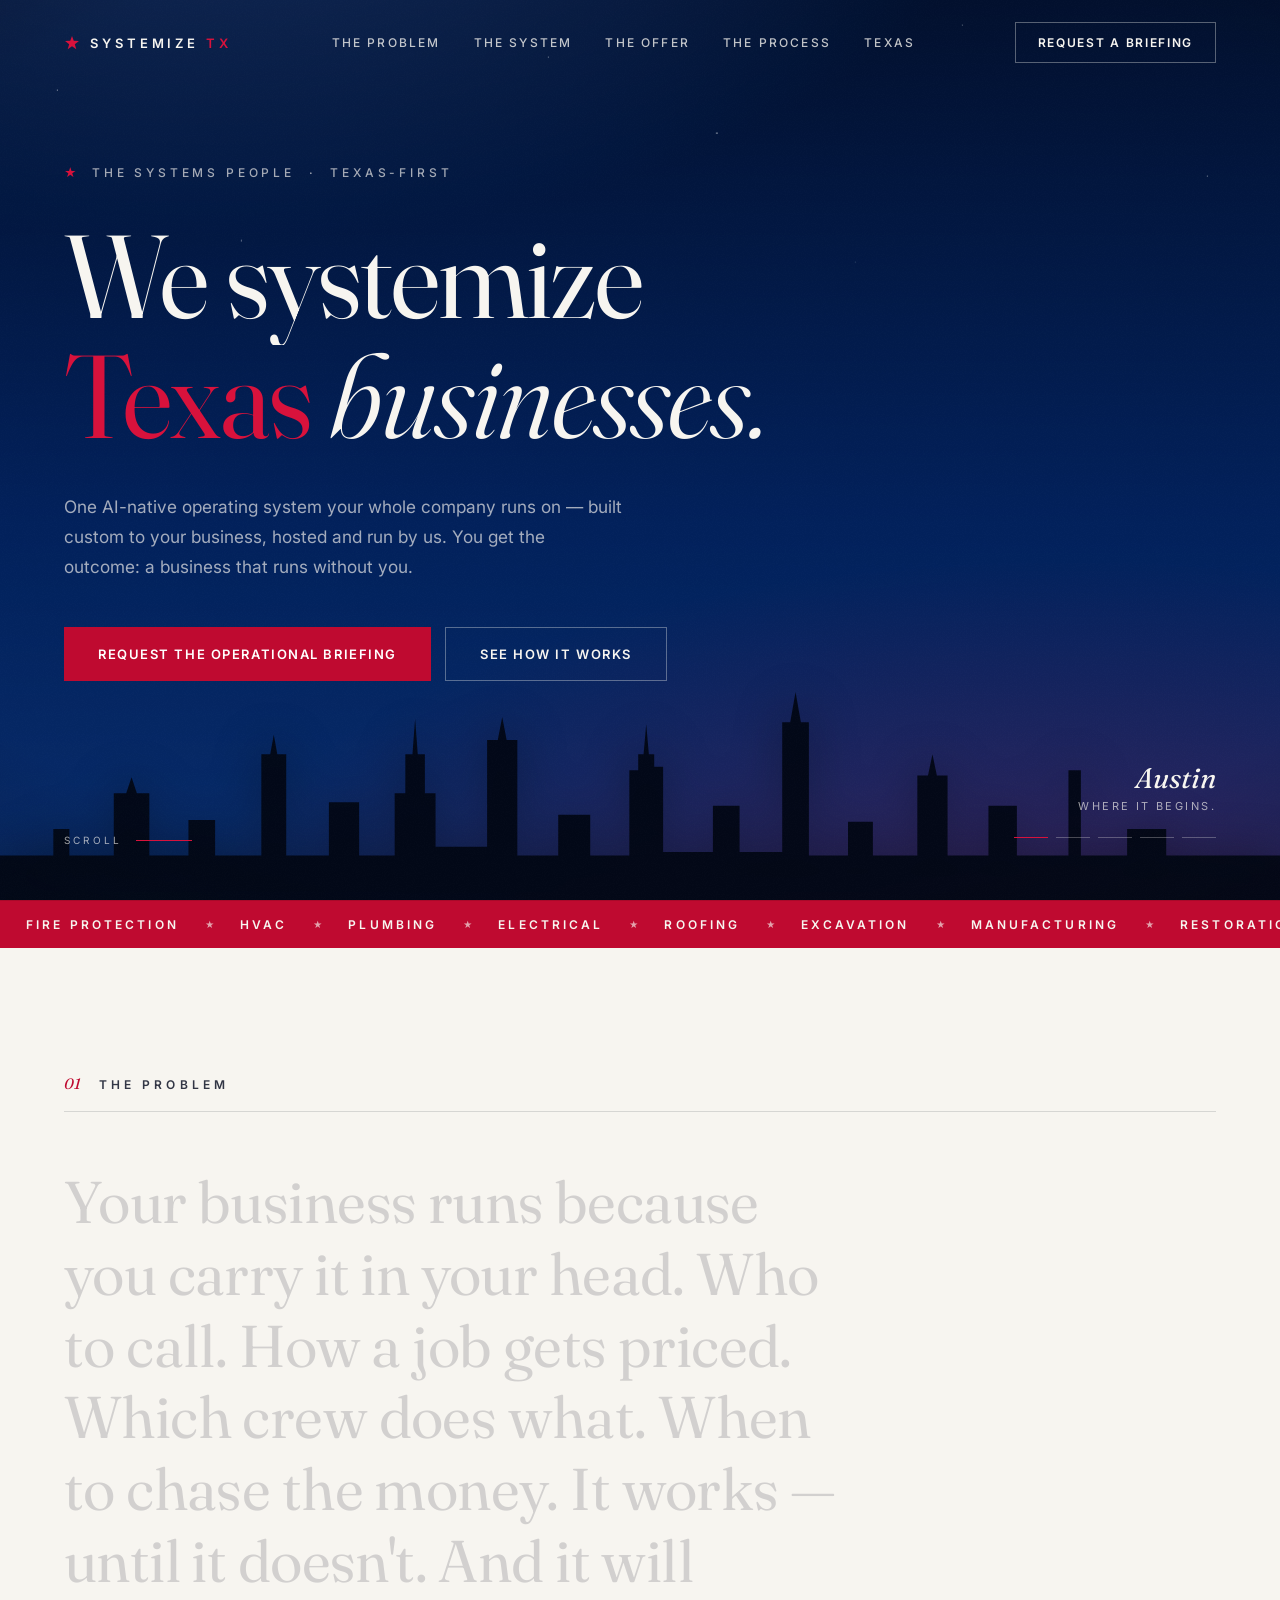
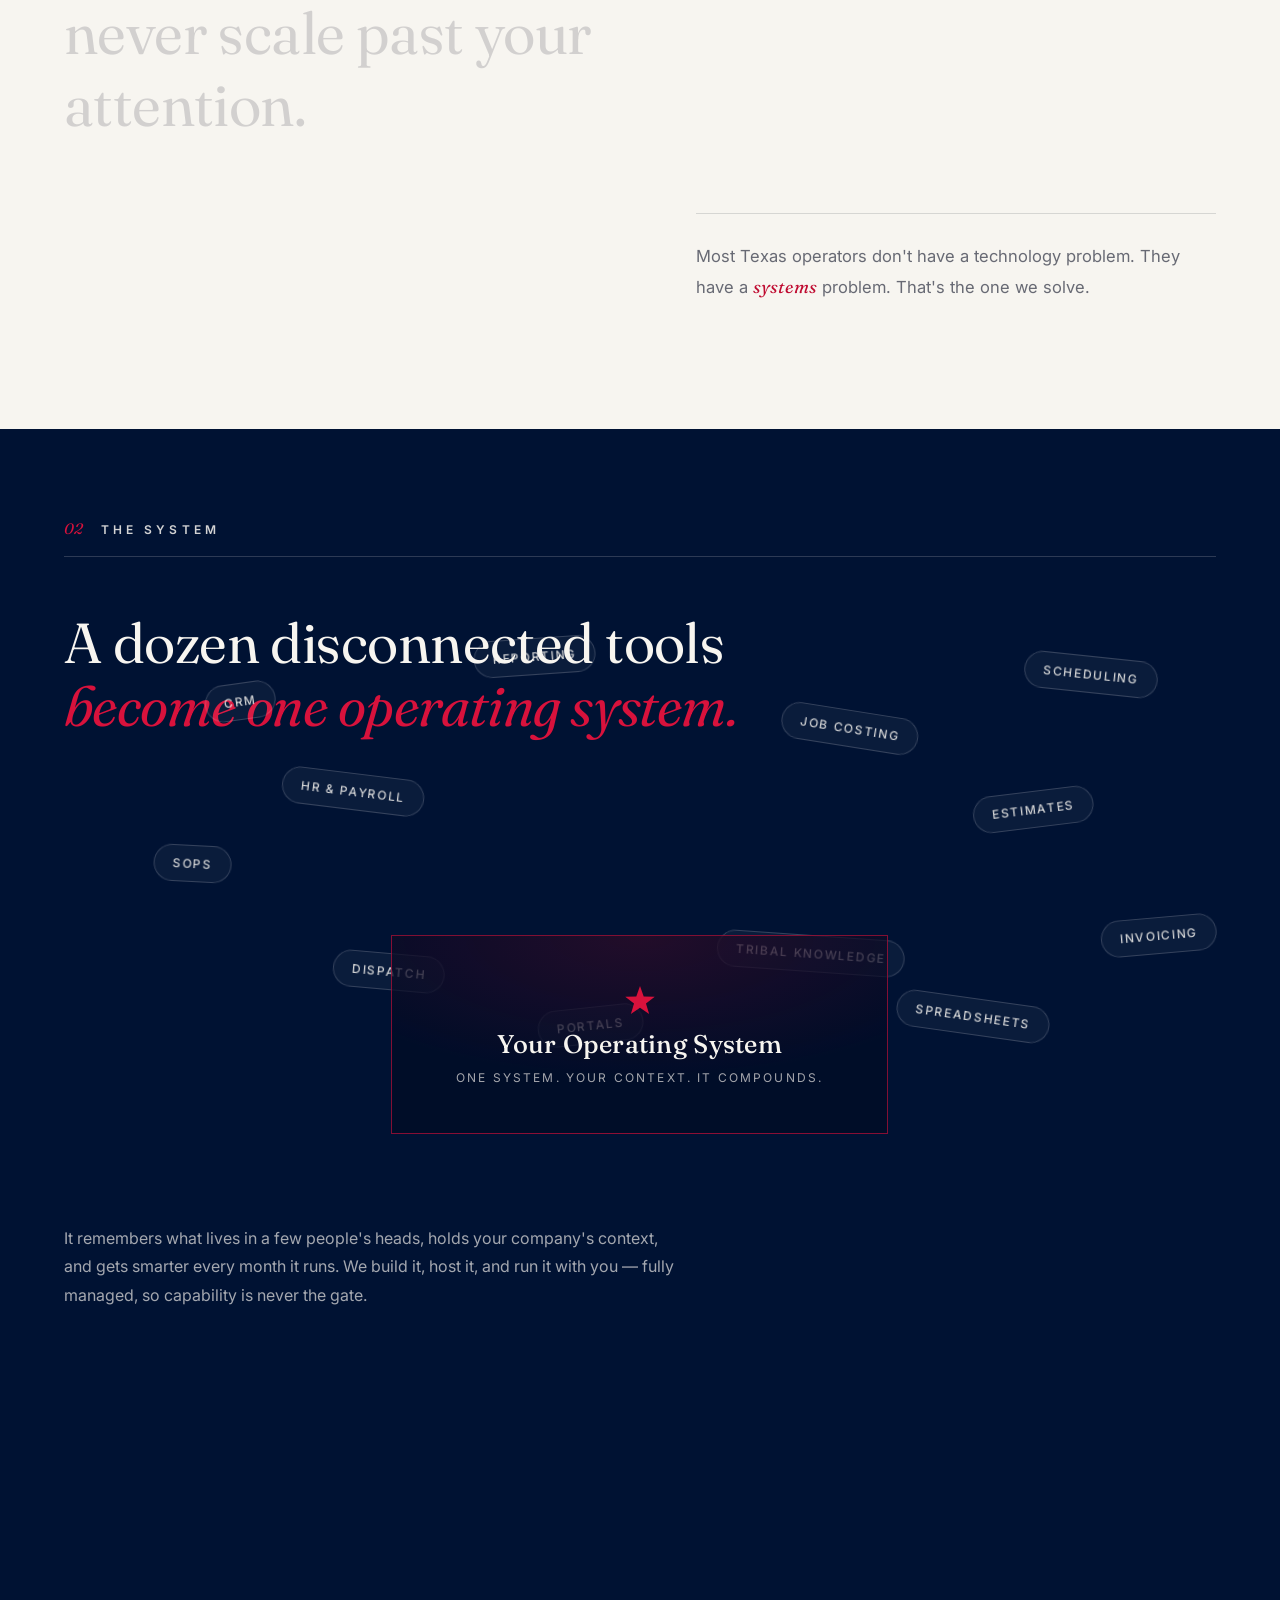
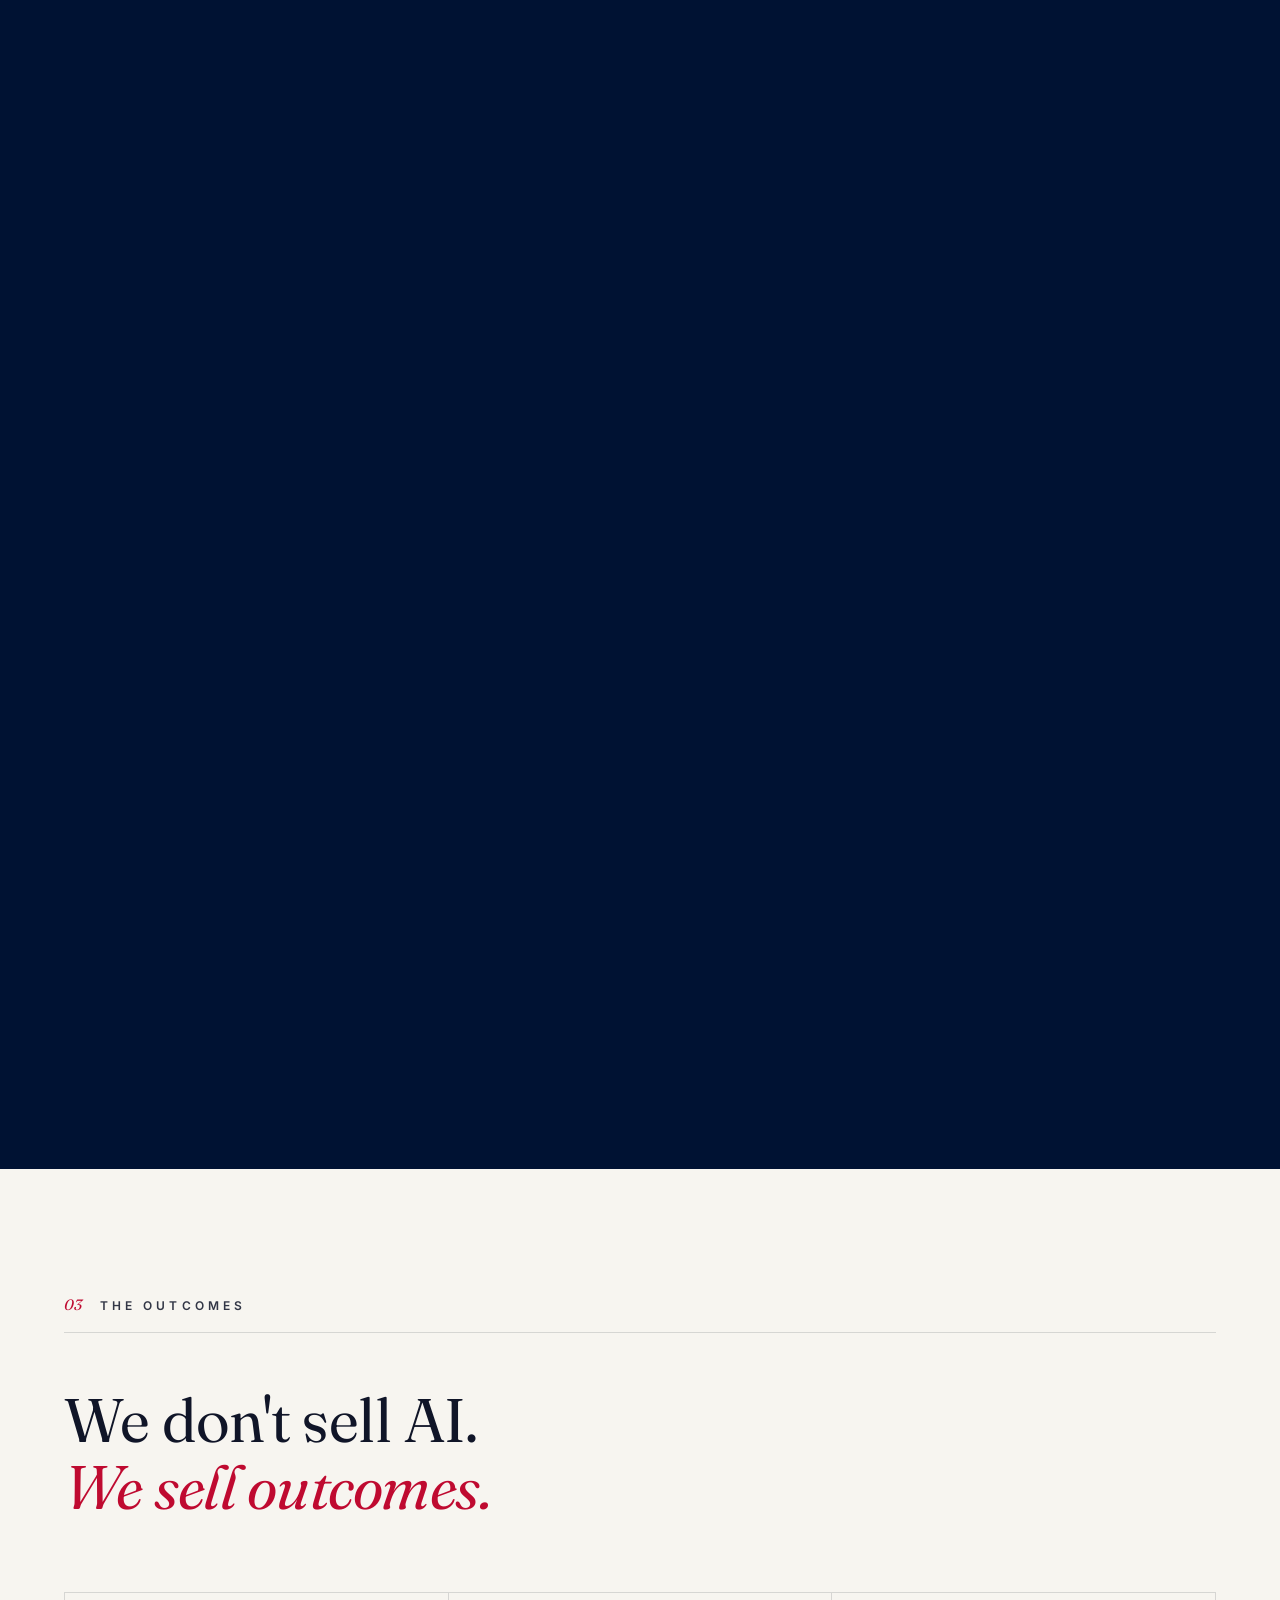
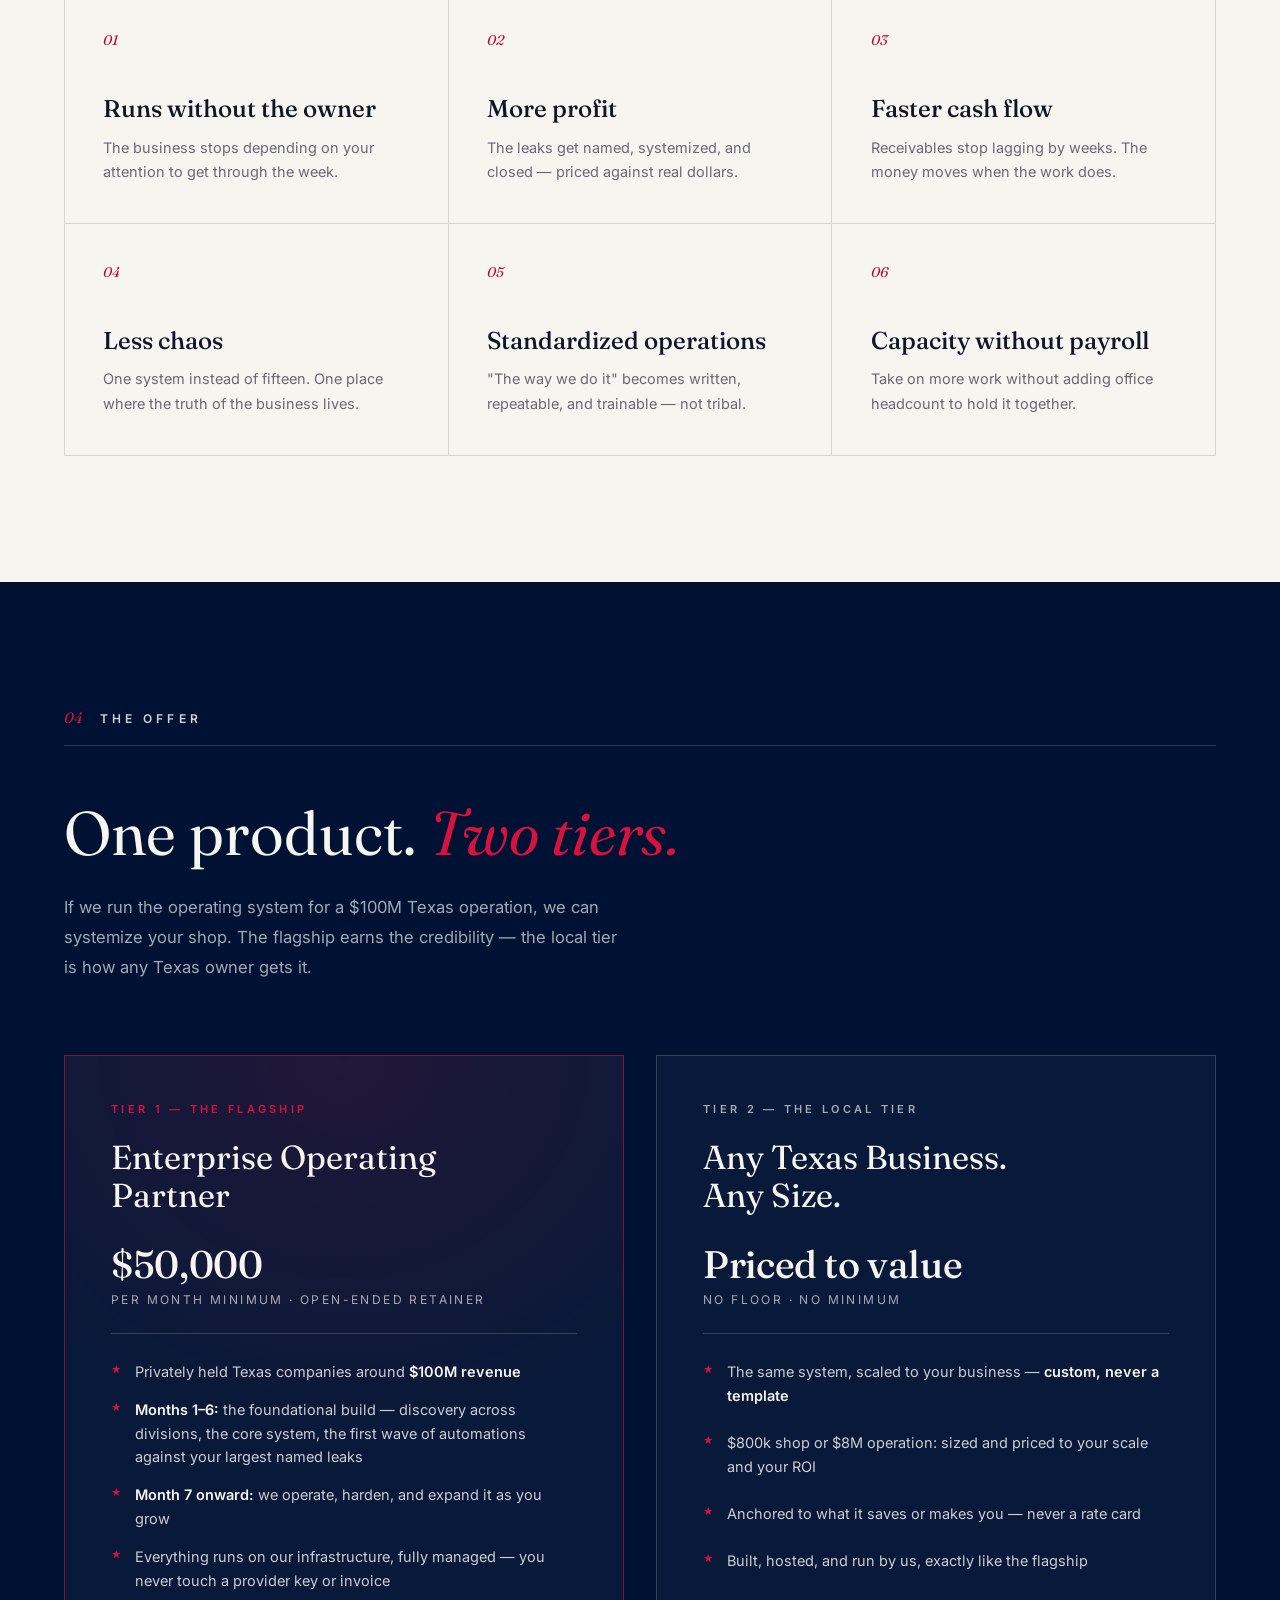
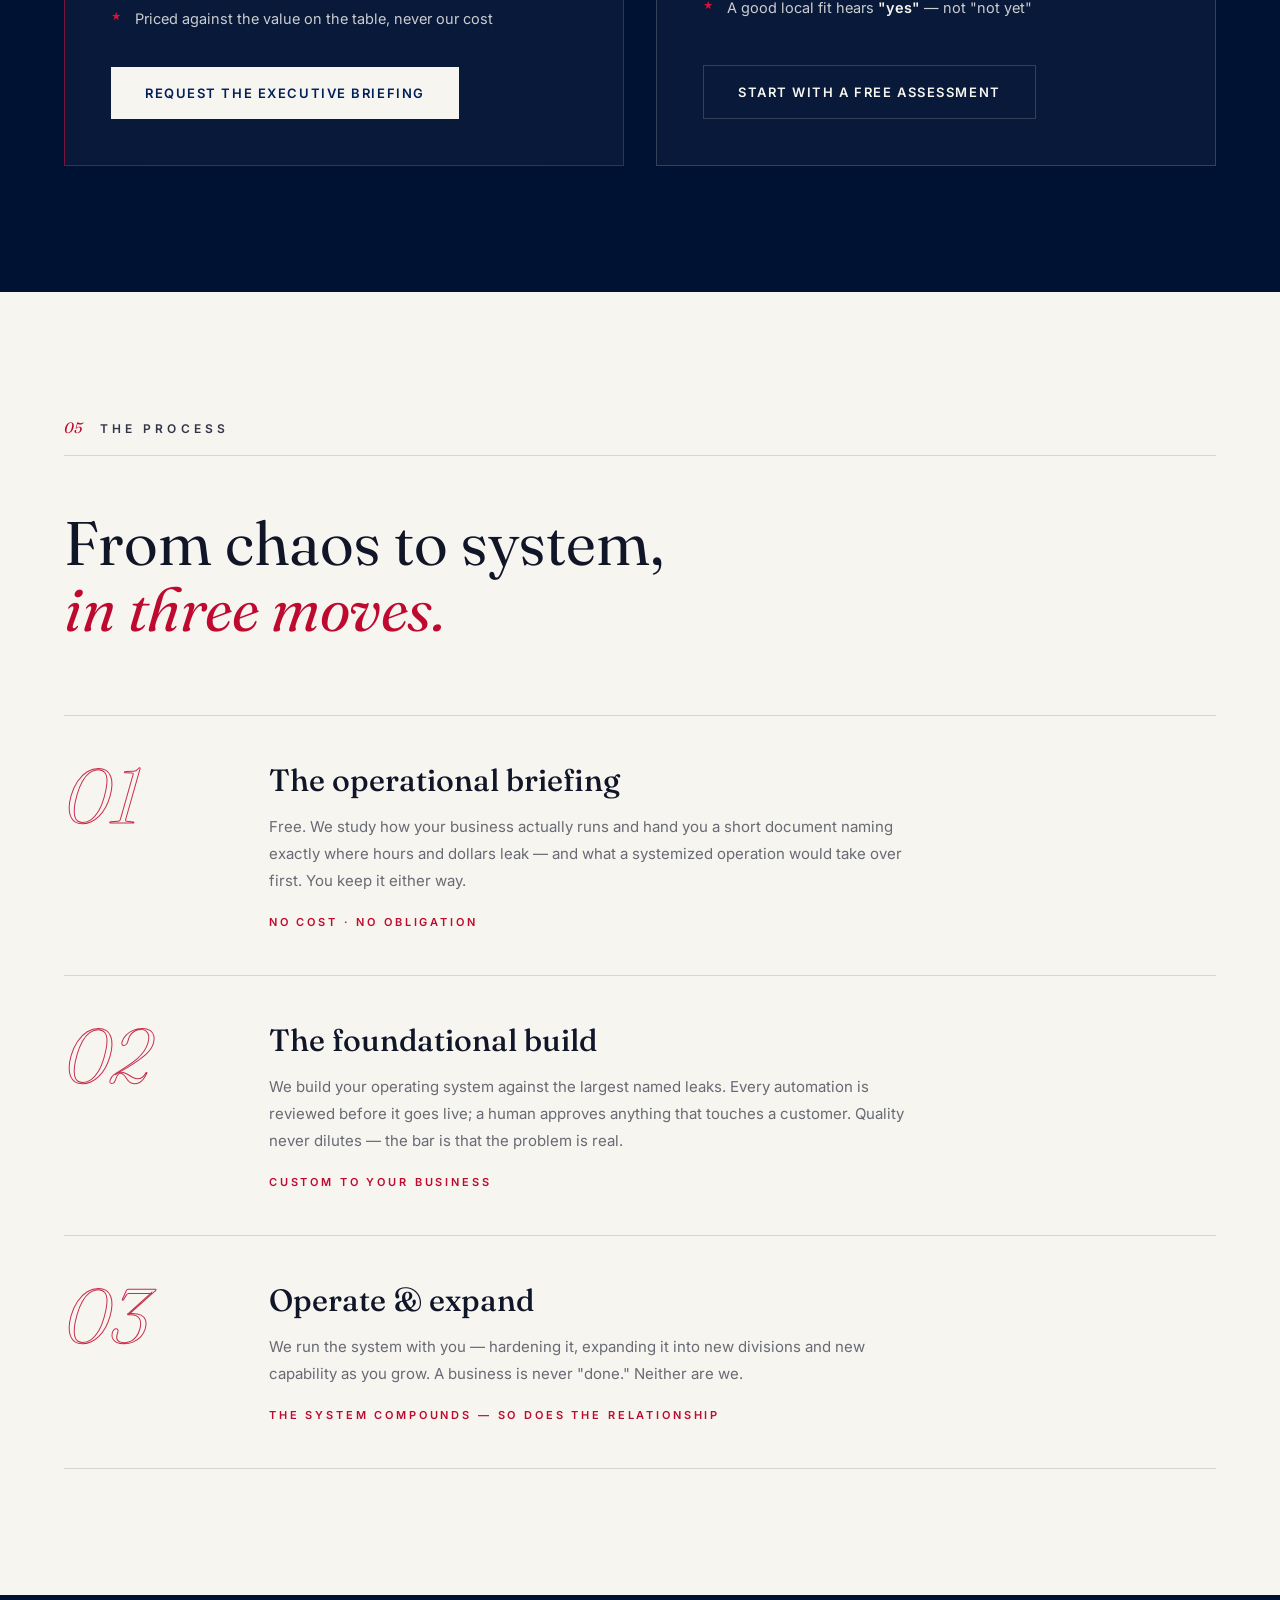
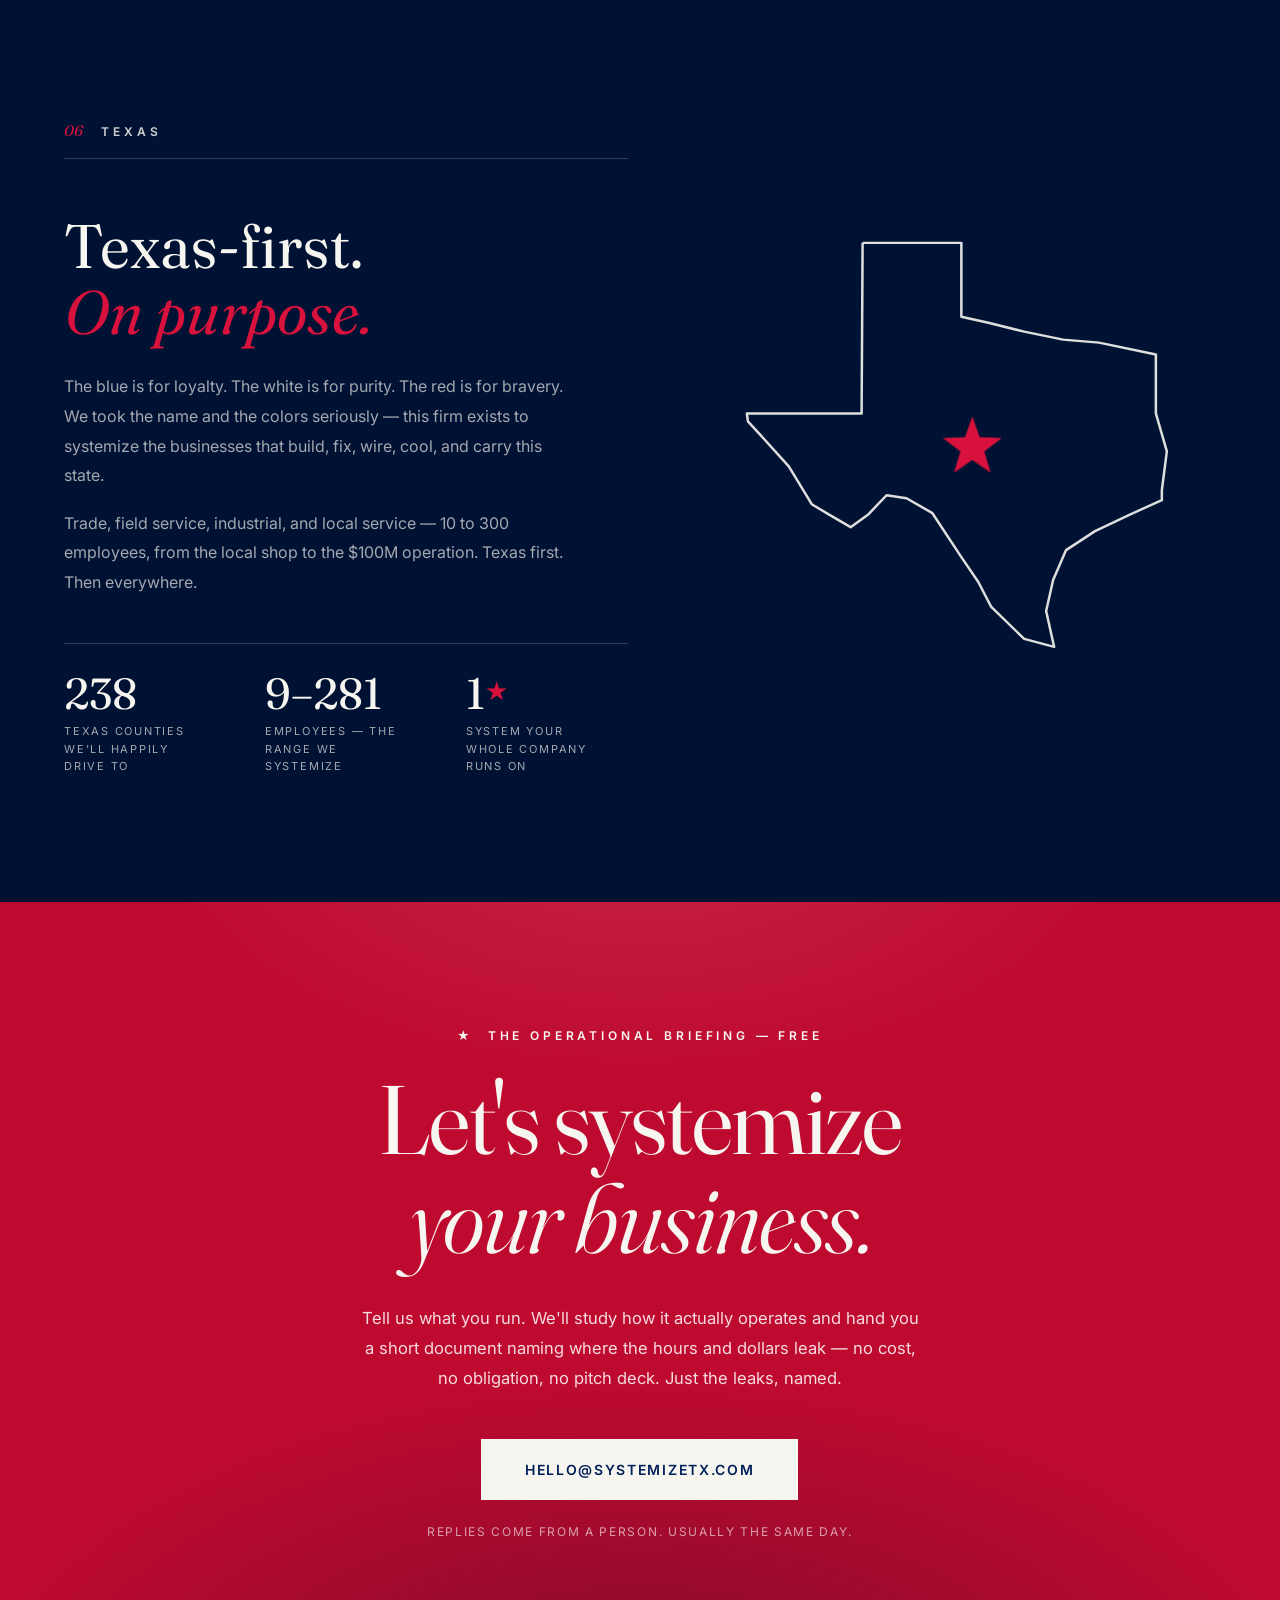
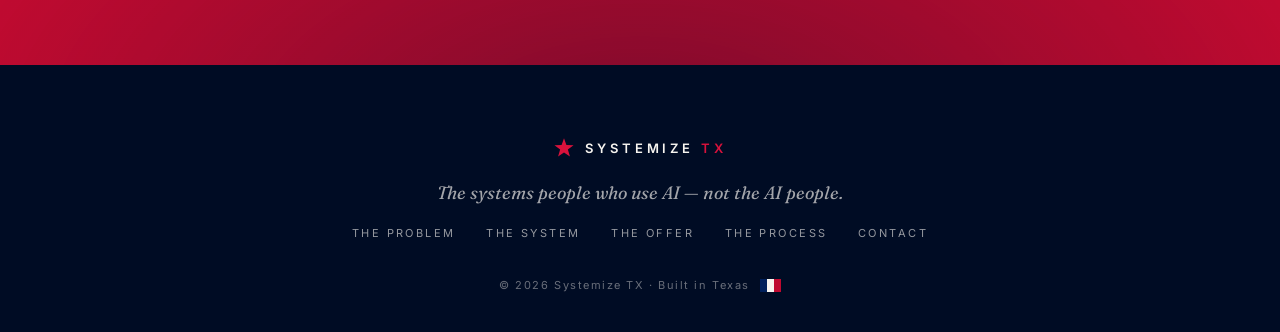
==== index.html @ e5606749 "Launch the Systemize TX website — premium minimal, Texas flag palette One-page site in the exact Tex" ====
<!DOCTYPE html>
<html lang="en">
<head>
  <meta charset="UTF-8" />
  <meta name="viewport" content="width=device-width, initial-scale=1.0" />
  <title>Systemize TX — The systems people. We systemize Texas businesses.</title>
  <meta name="description" content="Systemize TX builds operations-heavy Texas businesses their own AI-native operating system — one system the whole company runs on. Built custom, hosted and run by us. A business that runs without the owner." />
  <meta property="og:title" content="Systemize TX — We systemize Texas businesses." />
  <meta property="og:description" content="One system your whole company runs on. Built custom. Hosted and run by us. More profit, faster cash flow, less chaos — a business that runs without the owner." />
  <meta property="og:type" content="website" />
  <link rel="icon" type="image/svg+xml" href="data:image/svg+xml,%3Csvg xmlns='http://www.w3.org/2000/svg' viewBox='0 0 100 100'%3E%3Crect width='100' height='100' fill='%2300205B'/%3E%3Cpath d='M50 18l7.8 21.8 23.2.6-18.4 14.2 6.6 22.2L50 63.6 30.8 76.8l6.6-22.2L19 40.4l23.2-.6z' fill='%23BF0A30'/%3E%3C/svg%3E" />
  <link rel="preconnect" href="https://fonts.googleapis.com" />
  <link rel="preconnect" href="https://fonts.gstatic.com" crossorigin />
  <link href="https://fonts.googleapis.com/css2?family=Fraunces:ital,opsz,wght@0,9..144,300;0,9..144,400;0,9..144,500;0,9..144,600;1,9..144,400&family=Inter:wght@300;400;500;600&display=swap" rel="stylesheet" />
  <link rel="stylesheet" href="css/style.css" />
</head>
<body>

  <!-- ============ PRELOADER ============ -->
  <div class="preloader" id="preloader" aria-hidden="true">
    <div class="preloader__inner">
      <svg class="preloader__star" viewBox="0 0 100 100" width="64" height="64">
        <path d="M50 6l10.9 30.6 32.5.8-25.8 19.9 9.3 31.1L50 69.9 23.1 88.4l9.3-31.1L6.6 37.4l32.5-.8z"
              fill="none" stroke="currentColor" stroke-width="1.5" />
      </svg>
      <div class="preloader__word">SYSTEMIZE&nbsp;TX</div>
    </div>
  </div>

  <!-- Scroll progress hairline -->
  <div class="scroll-progress" id="scrollProgress" aria-hidden="true"></div>

  <!-- ============ NAV ============ -->
  <header class="nav" id="nav">
    <a class="nav__brand" href="#top" aria-label="Systemize TX — home">
      <svg class="nav__star" viewBox="0 0 100 100" width="16" height="16" aria-hidden="true">
        <path d="M50 6l10.9 30.6 32.5.8-25.8 19.9 9.3 31.1L50 69.9 23.1 88.4l9.3-31.1L6.6 37.4l32.5-.8z" fill="currentColor"/>
      </svg>
      <span class="nav__word">SYSTEMIZE&nbsp;<em>TX</em></span>
    </a>
    <nav class="nav__links" aria-label="Primary">
      <a href="#problem">The Problem</a>
      <a href="#system">The System</a>
      <a href="#offer">The Offer</a>
      <a href="#process">The Process</a>
      <a href="#texas">Texas</a>
    </nav>
    <a class="nav__cta" href="#contact"><span>Request a briefing</span></a>
    <button class="nav__burger" id="navBurger" aria-label="Open menu" aria-expanded="false">
      <span></span><span></span>
    </button>
  </header>

  <!-- Mobile menu -->
  <div class="mobilemenu" id="mobileMenu" aria-hidden="true">
    <nav class="mobilemenu__links">
      <a href="#problem"><i>01</i> The Problem</a>
      <a href="#system"><i>02</i> The System</a>
      <a href="#offer"><i>03</i> The Offer</a>
      <a href="#process"><i>04</i> The Process</a>
      <a href="#texas"><i>05</i> Texas</a>
      <a href="#contact" class="mobilemenu__cta">Request a briefing</a>
    </nav>
  </div>

  <main id="top">

    <!-- ============ HERO ============ -->
    <section class="hero" id="hero">
      <div class="hero__slides" id="heroSlides" aria-hidden="true">

        <!-- Slide: Austin -->
        <div class="hero-slide is-active" data-city="Austin" data-line="Where it begins.">
          <div class="hero-slide__sky hero-slide__sky--austin"></div>
          <svg class="hero-slide__skyline" viewBox="0 0 1440 260" preserveAspectRatio="xMidYMax slice" aria-hidden="true">
            <path d="M0 260V210h60v-30h18v30h50v-70h14l6-18 6 18h14v70h44v-40h30v40h52V96h10l4-22 4 22h10v114h48v-60h34v60h40V140h12V96h8l3-40 3 40h8v44h12v60h58V80h12l5-26 5 26h12v130h46v-46h36v46h44v-96h10V96h6l3-34 3 34h6v14h10v96h56v-52h30v52h48V60h9l6-34 6 34h9v150h44v-38h28v38h50V120h12l5-24 5 24h12v90h46v-56h32v56h58v-96h14v96h52v-30h44v30H1440v50z" />
          </svg>
        </div>

        <!-- Slide: Dallas -->
        <div class="hero-slide" data-city="Dallas" data-line="Where it scales.">
          <div class="hero-slide__sky hero-slide__sky--dallas"></div>
          <svg class="hero-slide__skyline" viewBox="0 0 1440 260" preserveAspectRatio="xMidYMax slice" aria-hidden="true">
            <path d="M0 260v-40h52v-26h36v26h44V110h12l4-20 4 20h12v110h50v-64h30v64h46V86h10V60h20v26h10v114h54v-44h36v44h20V90h6v90zM472 180h0zm18 80h54v-90h12V64h8l4-28 4 28h8v26h12v170zm128 0h46v-120h34v120h48V96h12l6-30 6 30h12v164h56v-70h32v70h46V126h10V96h24v30h10v134h56v-50h36v50zM1180 260v-70h8v-14a30 30 0 0 1-14-25 32 32 0 0 1 64 0 30 30 0 0 1-14 25v14h8v70h56v-110h12l5-24 5 24h12v110h58v-44h40v44H1440v0H0z" />
          </svg>
        </div>

        <!-- Slide: Houston -->
        <div class="hero-slide" data-city="Houston" data-line="Where industry lives.">
          <div class="hero-slide__sky hero-slide__sky--houston"></div>
          <svg class="hero-slide__skyline" viewBox="0 0 1440 260" preserveAspectRatio="xMidYMax slice" aria-hidden="true">
            <path d="M0 260v-30h48v-40h34v40h42V120h12l5-22 5 22h12v110h52v-66h36v66h42V70h12l6-30 6 30h12v160h50v-48h32v48h48V100h8V70h6l3-30 3 30h6v30h8v130h54v-80h14V88h30v42h14v80h50v-140h12l5-26 5 26h12v140h46v-56h34v56h50V96h10l4-20 4 20h10v134h52v-40h36v40h46V110h12V80h8l4-32 4 32h8v30h12v120h54v-64h34v64h48v-36h40v36H1440H0z" />
          </svg>
        </div>

        <!-- Slide: Fort Worth -->
        <div class="hero-slide" data-city="Fort Worth" data-line="Where the work gets done.">
          <div class="hero-slide__sky hero-slide__sky--fortworth"></div>
          <svg class="hero-slide__skyline" viewBox="0 0 1440 260" preserveAspectRatio="xMidYMax slice" aria-hidden="true">
            <path d="M0 260v-24h64v-46h40v46h48V140h14l6-24 6 24h14v96h56v-58h38v58h48V110h12l5-26 5 26h12v126h60v-70h16V92h34v44h16v70h52V96h10l4-22 4 22h10v140h58v-46h36v46h50V126h12l6-28 6 28h12v110h54v-64h38v64h50V150h14v86h60v-40h46v40H1440H0z" />
          </svg>
        </div>

        <!-- Slide: San Antonio -->
        <div class="hero-slide" data-city="San Antonio" data-line="Where it stands its ground.">
          <div class="hero-slide__sky hero-slide__sky--sanantonio"></div>
          <svg class="hero-slide__skyline" viewBox="0 0 1440 260" preserveAspectRatio="xMidYMax slice" aria-hidden="true">
            <path d="M0 260v-34h56v-40h36v40h46V150h12l5-22 5 22h12v76h54v-56h34v56h50V120h10l4-20 4 20h10v106h48v-60h32v60zM520 260v-150h6V84a44 44 0 0 1-20-36 46 46 0 0 1 92 0 44 44 0 0 1-20 36v26h6v150h60v-70h36v70h46V140h12l5-24 5 24h12v96h52v-50h34v50h50V110h12l6-28 6 28h12v126h56v-66h38v66h50v-96h14v96h58v-38h42v38H1440H0z" />
          </svg>
        </div>

      </div>

      <div class="hero__grain" aria-hidden="true"></div>
      <div class="hero__vignette" aria-hidden="true"></div>

      <div class="hero__content">
        <p class="hero__eyebrow" data-hero-fade><span class="hero__eyebrow-star">★</span> The systems people &nbsp;·&nbsp; Texas-first</p>
        <h1 class="hero__title" id="heroTitle">
          <span class="hero__line"><span class="hero__word">We</span> <span class="hero__word">systemize</span></span>
          <span class="hero__line"><span class="hero__word hero__word--accent">Texas</span> <span class="hero__word hero__word--em">businesses.</span></span>
        </h1>
        <p class="hero__sub" data-hero-fade>
          One AI-native operating system your whole company runs on — built custom to your
          business, hosted and run by us. You get the outcome: a business that runs without you.
        </p>
        <div class="hero__actions" data-hero-fade>
          <a class="btn btn--solid" href="#contact"><span>Request the operational briefing</span></a>
          <a class="btn btn--ghost" href="#problem"><span>See how it works</span></a>
        </div>
      </div>

      <div class="hero__city" id="heroCity" aria-hidden="true">
        <div class="hero__city-name" id="heroCityName">Austin</div>
        <div class="hero__city-line" id="heroCityLine">Where it begins.</div>
        <div class="hero__city-progress" id="heroCityProgress">
          <button class="hero__city-dot is-active" data-slide="0" aria-label="Austin"><i></i></button>
          <button class="hero__city-dot" data-slide="1" aria-label="Dallas"><i></i></button>
          <button class="hero__city-dot" data-slide="2" aria-label="Houston"><i></i></button>
          <button class="hero__city-dot" data-slide="3" aria-label="Fort Worth"><i></i></button>
          <button class="hero__city-dot" data-slide="4" aria-label="San Antonio"><i></i></button>
        </div>
      </div>

      <div class="hero__scrollcue" aria-hidden="true">
        <span>Scroll</span>
        <div class="hero__scrollcue-line"></div>
      </div>
    </section>

    <!-- ============ INDUSTRY MARQUEE ============ -->
    <div class="marquee" aria-hidden="true">
      <div class="marquee__track">
        <div class="marquee__group">
          <span>Fire Protection</span><i>★</i><span>HVAC</span><i>★</i><span>Plumbing</span><i>★</i>
          <span>Electrical</span><i>★</i><span>Roofing</span><i>★</i><span>Excavation</span><i>★</i>
          <span>Manufacturing</span><i>★</i><span>Restoration</span><i>★</i><span>General Contracting</span><i>★</i>
          <span>Industrial Service</span><i>★</i><span>Field Service</span><i>★</i><span>Local Service</span><i>★</i>
        </div>
        <div class="marquee__group" aria-hidden="true">
          <span>Fire Protection</span><i>★</i><span>HVAC</span><i>★</i><span>Plumbing</span><i>★</i>
          <span>Electrical</span><i>★</i><span>Roofing</span><i>★</i><span>Excavation</span><i>★</i>
          <span>Manufacturing</span><i>★</i><span>Restoration</span><i>★</i><span>General Contracting</span><i>★</i>
          <span>Industrial Service</span><i>★</i><span>Field Service</span><i>★</i><span>Local Service</span><i>★</i>
        </div>
      </div>
    </div>

    <!-- ============ THE PROBLEM (scroll-lit manifesto) ============ -->
    <section class="problem section--paper" id="problem">
      <div class="container">
        <div class="section-head" data-reveal>
          <span class="section-head__no">01</span>
          <span class="section-head__label">The Problem</span>
        </div>
        <h2 class="problem__manifesto" id="manifesto">
          Your business runs because you carry it in your head. Who to call. How a job gets
          priced. Which crew does what. When to chase the money. It works — until it doesn't.
          And it will never scale past your attention.
        </h2>
        <p class="problem__coda" data-reveal>
          Most Texas operators don't have a technology problem.
          They have a <em>systems</em> problem. That's the one we solve.
        </p>
      </div>
    </section>

    <!-- ============ THE SYSTEM (convergence scene) ============ -->
    <section class="system section--blue" id="system">
      <div class="system__sticky-wrap" id="systemScene">
        <div class="system__sticky">
          <div class="container">
            <div class="section-head section-head--light" data-reveal>
              <span class="section-head__no">02</span>
              <span class="section-head__label">The System</span>
            </div>
            <h2 class="system__title" data-reveal>
              A dozen disconnected tools<br />
              <em>become one operating system.</em>
            </h2>

            <div class="system__stage">
              <div class="system__chips" id="systemChips" aria-hidden="true">
                <span class="chip" style="--tx:-34vw; --ty:-16vh; --r:-8deg">CRM</span>
                <span class="chip" style="--tx:30vw;  --ty:-19vh; --r:6deg">Scheduling</span>
                <span class="chip" style="--tx:-24vw; --ty:14vh;  --r:5deg">Dispatch</span>
                <span class="chip" style="--tx:36vw;  --ty:10vh;  --r:-5deg">Invoicing</span>
                <span class="chip" style="--tx:-38vw; --ty:2vh;   --r:3deg">SOPs</span>
                <span class="chip" style="--tx:20vw;  --ty:19vh;  --r:8deg">Spreadsheets</span>
                <span class="chip" style="--tx:-13vw; --ty:-21vh; --r:-4deg">Reporting</span>
                <span class="chip" style="--tx:11vw;  --ty:-13vh; --r:9deg">Job Costing</span>
                <span class="chip" style="--tx:-28vw; --ty:-6vh;  --r:7deg">HR &amp; Payroll</span>
                <span class="chip" style="--tx:26vw;  --ty:-4vh;  --r:-7deg">Estimates</span>
                <span class="chip" style="--tx:-8vw;  --ty:20vh;  --r:-6deg">Portals</span>
                <span class="chip" style="--tx:6vw;   --ty:12vh;  --r:4deg">Tribal knowledge</span>
              </div>
              <div class="system__core" id="systemCore">
                <svg viewBox="0 0 100 100" width="34" height="34" aria-hidden="true">
                  <path d="M50 6l10.9 30.6 32.5.8-25.8 19.9 9.3 31.1L50 69.9 23.1 88.4l9.3-31.1L6.6 37.4l32.5-.8z" fill="currentColor"/>
                </svg>
                <strong>Your Operating System</strong>
                <span>One system. Your context. It compounds.</span>
              </div>
            </div>

            <p class="system__note" data-reveal>
              It remembers what lives in a few people's heads, holds your company's context,
              and gets smarter every month it runs. We build it, host it, and run it with you —
              fully managed, so capability is never the gate.
            </p>
          </div>
        </div>
      </div>
    </section>

    <!-- ============ OUTCOMES ============ -->
    <section class="outcomes section--paper" id="outcomes">
      <div class="container">
        <div class="section-head" data-reveal>
          <span class="section-head__no">03</span>
          <span class="section-head__label">The Outcomes</span>
        </div>
        <h2 class="outcomes__title" data-reveal>
          We don't sell AI.<br /><em>We sell outcomes.</em>
        </h2>

        <ul class="outcomes__grid">
          <li class="outcome" data-reveal>
            <span class="outcome__no">01</span>
            <h3>Runs without the owner</h3>
            <p>The business stops depending on your attention to get through the week.</p>
          </li>
          <li class="outcome" data-reveal>
            <span class="outcome__no">02</span>
            <h3>More profit</h3>
            <p>The leaks get named, systemized, and closed — priced against real dollars.</p>
          </li>
          <li class="outcome" data-reveal>
            <span class="outcome__no">03</span>
            <h3>Faster cash flow</h3>
            <p>Receivables stop lagging by weeks. The money moves when the work does.</p>
          </li>
          <li class="outcome" data-reveal>
            <span class="outcome__no">04</span>
            <h3>Less chaos</h3>
            <p>One system instead of fifteen. One place where the truth of the business lives.</p>
          </li>
          <li class="outcome" data-reveal>
            <span class="outcome__no">05</span>
            <h3>Standardized operations</h3>
            <p>"The way we do it" becomes written, repeatable, and trainable — not tribal.</p>
          </li>
          <li class="outcome" data-reveal>
            <span class="outcome__no">06</span>
            <h3>Capacity without payroll</h3>
            <p>Take on more work without adding office headcount to hold it together.</p>
          </li>
        </ul>
      </div>
    </section>

    <!-- ============ THE OFFER (two tiers) ============ -->
    <section class="offer section--blue" id="offer">
      <div class="container">
        <div class="section-head section-head--light" data-reveal>
          <span class="section-head__no">04</span>
          <span class="section-head__label">The Offer</span>
        </div>
        <h2 class="offer__title" data-reveal>One product. <em>Two tiers.</em></h2>
        <p class="offer__logic" data-reveal>
          If we run the operating system for a&nbsp;$100M Texas operation,
          we can systemize your shop. The flagship earns the credibility —
          the local tier is how any Texas owner gets it.
        </p>

        <div class="offer__grid">
          <article class="tier tier--flagship" data-reveal>
            <div class="tier__tag">Tier 1 — The Flagship</div>
            <h3 class="tier__name">Enterprise Operating<br />Partner</h3>
            <div class="tier__price"><strong>$50,000</strong><span>per month minimum · open-ended retainer</span></div>
            <ul class="tier__list">
              <li>Privately held Texas companies around <b>$100M revenue</b></li>
              <li><b>Months 1–6:</b> the foundational build — discovery across divisions, the core system, the first wave of automations against your largest named leaks</li>
              <li><b>Month 7 onward:</b> we operate, harden, and expand it as you grow</li>
              <li>Everything runs on our infrastructure, fully managed — you never touch a provider key or invoice</li>
              <li>Priced against the value on the table, never our cost</li>
            </ul>
            <a class="btn btn--paper" href="#contact"><span>Request the executive briefing</span></a>
          </article>

          <article class="tier tier--local" data-reveal>
            <div class="tier__tag">Tier 2 — The Local Tier</div>
            <h3 class="tier__name">Any Texas Business.<br />Any Size.</h3>
            <div class="tier__price"><strong>Priced to value</strong><span>no floor · no minimum</span></div>
            <ul class="tier__list">
              <li>The same system, scaled to your business — <b>custom, never a template</b></li>
              <li>$800k shop or $8M operation: sized and priced to your scale and your ROI</li>
              <li>Anchored to what it saves or makes you — never a rate card</li>
              <li>Built, hosted, and run by us, exactly like the flagship</li>
              <li>A good local fit hears <b>"yes"</b> — not "not yet"</li>
            </ul>
            <a class="btn btn--outline-light" href="#contact"><span>Start with a free assessment</span></a>
          </article>
        </div>
      </div>
    </section>

    <!-- ============ THE PROCESS ============ -->
    <section class="process section--paper" id="process">
      <div class="container">
        <div class="section-head" data-reveal>
          <span class="section-head__no">05</span>
          <span class="section-head__label">The Process</span>
        </div>
        <h2 class="process__title" data-reveal>From chaos to system,<br /><em>in three moves.</em></h2>

        <ol class="process__steps">
          <li class="step" data-reveal>
            <div class="step__no">01</div>
            <div class="step__body">
              <h3>The operational briefing</h3>
              <p>
                Free. We study how your business actually runs and hand you a short document
                naming exactly where hours and dollars leak — and what a systemized operation
                would take over first. You keep it either way.
              </p>
              <span class="step__meta">No cost · No obligation</span>
            </div>
          </li>
          <li class="step" data-reveal>
            <div class="step__no">02</div>
            <div class="step__body">
              <h3>The foundational build</h3>
              <p>
                We build your operating system against the largest named leaks. Every automation
                is reviewed before it goes live; a human approves anything that touches a customer.
                Quality never dilutes — the bar is that the problem is real.
              </p>
              <span class="step__meta">Custom to your business</span>
            </div>
          </li>
          <li class="step" data-reveal>
            <div class="step__no">03</div>
            <div class="step__body">
              <h3>Operate &amp; expand</h3>
              <p>
                We run the system with you — hardening it, expanding it into new divisions and
                new capability as you grow. A business is never "done." Neither are we.
              </p>
              <span class="step__meta">The system compounds — so does the relationship</span>
            </div>
          </li>
        </ol>
      </div>
    </section>

    <!-- ============ TEXAS ============ -->
    <section class="texas section--blue" id="texas">
      <div class="container texas__grid">
        <div class="texas__copy">
          <div class="section-head section-head--light" data-reveal>
            <span class="section-head__no">06</span>
            <span class="section-head__label">Texas</span>
          </div>
          <h2 class="texas__title" data-reveal>Texas-first.<br /><em>On purpose.</em></h2>
          <p data-reveal>
            The blue is for loyalty. The white is for purity. The red is for bravery.
            We took the name and the colors seriously — this firm exists to systemize
            the businesses that build, fix, wire, cool, and carry this state.
          </p>
          <p data-reveal>
            Trade, field service, industrial, and local service — 10 to 300 employees,
            from the local shop to the $100M operation. Texas first. Then everywhere.
          </p>
          <div class="texas__stats">
            <div class="texas-stat" data-reveal>
              <strong data-count="254">0</strong>
              <span>Texas counties we'll happily drive to</span>
            </div>
            <div class="texas-stat" data-reveal>
              <strong><span data-count="10">0</span>–<span data-count="300">0</span></strong>
              <span>Employees — the range we systemize</span>
            </div>
            <div class="texas-stat" data-reveal>
              <strong>1<em>★</em></strong>
              <span>System your whole company runs on</span>
            </div>
          </div>
        </div>
        <div class="texas__map" data-reveal>
          <svg id="texasMap" viewBox="0 0 512 512" aria-label="Outline of the State of Texas">
            <path id="texasPath" fill="none" stroke="currentColor" stroke-width="2.5" stroke-linejoin="round"
              d="M158 50 L257 50 L257 124 L284 130 L320 139 L359 147 L395 150 L452 162 L452 221 L463 259 L458 298 L458 308 L427 322 L391 339 L362 358 L349 388 L342 419 L350 455 L320 447 L287 415 L274 390 L257 365 L228 321 L202 306 L182 303 L164 322 L146 335 L127 324 L107 312 L84 274 L55 242 L43 229 L42 221 L157 221 L158 50 Z" />
            <g class="texas__map-star">
              <path d="M268 224l7.4 20.9 22.2.6-17.6 13.6 6.4 21.3-18.4-12.7-18.4 12.7 6.4-21.3-17.6-13.6 22.2-.6z" fill="currentColor"/>
            </g>
          </svg>
        </div>
      </div>
    </section>

    <!-- ============ CTA ============ -->
    <section class="cta section--red" id="contact">
      <div class="container">
        <p class="cta__eyebrow" data-reveal>★ &nbsp;The operational briefing — free</p>
        <h2 class="cta__title" data-reveal>
          Let's systemize<br /><em>your business.</em>
        </h2>
        <p class="cta__sub" data-reveal>
          Tell us what you run. We'll study how it actually operates and hand you a short
          document naming where the hours and dollars leak — no cost, no obligation, no pitch
          deck. Just the leaks, named.
        </p>
        <div class="cta__actions" data-reveal>
          <a class="btn btn--paper btn--big" href="mailto:hello@systemizetx.com?subject=Operational%20briefing%20request"><span>hello@systemizetx.com</span></a>
        </div>
        <p class="cta__fineprint" data-reveal>Replies come from a person. Usually the same day.</p>
      </div>
    </section>

    <!-- ============ FOOTER ============ -->
    <footer class="footer">
      <div class="container footer__grid">
        <div class="footer__brand">
          <svg viewBox="0 0 100 100" width="22" height="22" aria-hidden="true">
            <path d="M50 6l10.9 30.6 32.5.8-25.8 19.9 9.3 31.1L50 69.9 23.1 88.4l9.3-31.1L6.6 37.4l32.5-.8z" fill="currentColor"/>
          </svg>
          <span>SYSTEMIZE&nbsp;<em>TX</em></span>
        </div>
        <p class="footer__tag">The systems people who use AI — not the AI people.</p>
        <nav class="footer__links" aria-label="Footer">
          <a href="#problem">The Problem</a>
          <a href="#system">The System</a>
          <a href="#offer">The Offer</a>
          <a href="#process">The Process</a>
          <a href="#contact">Contact</a>
        </nav>
        <p class="footer__legal">© 2026 Systemize TX · Built in Texas <span class="footer__flag" aria-hidden="true"><i></i><i></i><i></i></span></p>
      </div>
    </footer>

  </main>

  <script src="js/main.js"></script>
</body>
</html>
---- css/style.css ----
/* ============================================================
   SYSTEMIZE TX — premium minimal, Texas flag palette
   Blue  #00205B (PMS 281) · Red #BF0A30 (PMS 193) · White
   ============================================================ */

:root {
  --blue:       #00205B;
  --blue-deep:  #001233;
  --blue-ink:   #000C24;
  --red:        #BF0A30;
  --red-bright: #D8123C;
  --white:      #FFFFFF;
  --paper:      #F7F5F0;
  --paper-dim:  #EDEAE2;
  --ink:        #101528;
  --ink-soft:   rgba(16, 21, 40, 0.62);
  --light-soft: rgba(247, 245, 240, 0.66);
  --hairline:   rgba(16, 21, 40, 0.14);
  --hairline-l: rgba(247, 245, 240, 0.18);

  --serif: "Fraunces", Georgia, serif;
  --sans:  "Inter", -apple-system, BlinkMacSystemFont, "Segoe UI", sans-serif;

  --ease-out:   cubic-bezier(0.22, 1, 0.36, 1);
  --ease-luxe:  cubic-bezier(0.65, 0, 0.15, 1);

  --gutter: clamp(20px, 5vw, 72px);
  --section-pad: clamp(96px, 14vh, 180px);
}

* { margin: 0; padding: 0; box-sizing: border-box; }

html { scroll-behavior: smooth; }
html:focus-within { scroll-behavior: smooth; }

body {
  font-family: var(--sans);
  font-weight: 400;
  color: var(--ink);
  background: var(--blue-deep);
  -webkit-font-smoothing: antialiased;
  text-rendering: optimizeLegibility;
  overflow-x: hidden;
}

::selection { background: var(--red); color: var(--white); }

.container {
  width: min(1280px, 100% - var(--gutter) * 2);
  margin-inline: auto;
}

img, svg { display: block; max-width: 100%; }
a { color: inherit; text-decoration: none; }
ul, ol { list-style: none; }
button { font: inherit; background: none; border: 0; cursor: pointer; color: inherit; }

/* ============ PRELOADER ============ */
.preloader {
  position: fixed; inset: 0; z-index: 200;
  display: grid; place-items: center;
  background: var(--blue-deep);
  color: var(--paper);
  transition: opacity 0.9s var(--ease-luxe), visibility 0.9s;
}
.preloader.is-done { opacity: 0; visibility: hidden; pointer-events: none; }
.preloader__inner { display: grid; place-items: center; gap: 28px; }
.preloader__star { color: var(--red-bright); }
.preloader__star path {
  stroke-dasharray: 340;
  stroke-dashoffset: 340;
  animation: starDraw 1.6s var(--ease-luxe) forwards;
}
@keyframes starDraw { to { stroke-dashoffset: 0; } }
.preloader__word {
  font-family: var(--sans);
  font-size: 12px; letter-spacing: 0.42em; font-weight: 500;
  opacity: 0;
  animation: fadeUp 0.9s var(--ease-out) 0.7s forwards;
}
@keyframes fadeUp {
  from { opacity: 0; transform: translateY(14px); }
  to   { opacity: 1; transform: translateY(0); }
}

/* ============ SCROLL PROGRESS ============ */
.scroll-progress {
  position: fixed; top: 0; left: 0; z-index: 120;
  width: 100%; height: 2px;
  background: var(--red);
  transform-origin: 0 50%;
  transform: scaleX(0);
}

/* ============ NAV ============ */
.nav {
  position: fixed; top: 0; left: 0; right: 0; z-index: 100;
  display: flex; align-items: center; justify-content: space-between;
  gap: 24px;
  padding: 22px var(--gutter);
  color: var(--paper);
  transition: padding 0.5s var(--ease-out), background 0.5s var(--ease-out),
              box-shadow 0.5s var(--ease-out), color 0.4s;
}
.nav.is-scrolled {
  padding: 12px var(--gutter);
  background: rgba(0, 14, 40, 0.82);
  -webkit-backdrop-filter: blur(18px) saturate(1.4);
  backdrop-filter: blur(18px) saturate(1.4);
  box-shadow: 0 1px 0 var(--hairline-l);
}
.nav__brand {
  display: inline-flex; align-items: center; gap: 10px;
  font-size: 13px; letter-spacing: 0.3em; font-weight: 600;
}
.nav__brand em { font-style: normal; color: var(--red-bright); }
.nav__star { color: var(--red-bright); flex: none; }
.nav__links { display: flex; gap: clamp(16px, 2.6vw, 40px); }
.nav__links a {
  position: relative;
  font-size: 12px; letter-spacing: 0.18em; text-transform: uppercase; font-weight: 500;
  opacity: 0.78;
  padding: 6px 0;
  transition: opacity 0.3s;
}
.nav__links a::after {
  content: ""; position: absolute; left: 0; bottom: 0;
  width: 100%; height: 1px; background: var(--red-bright);
  transform: scaleX(0); transform-origin: 100% 50%;
  transition: transform 0.45s var(--ease-luxe);
}
.nav__links a:hover { opacity: 1; }
.nav__links a:hover::after { transform: scaleX(1); transform-origin: 0 50%; }
.nav__cta {
  position: relative; overflow: hidden;
  font-size: 12px; letter-spacing: 0.14em; text-transform: uppercase; font-weight: 600;
  padding: 12px 22px;
  border: 1px solid rgba(247, 245, 240, 0.35);
  transition: border-color 0.35s, color 0.35s;
}
.nav__cta span { position: relative; z-index: 1; }
.nav__cta::before {
  content: ""; position: absolute; inset: 0;
  background: var(--red);
  transform: translateY(101%);
  transition: transform 0.45s var(--ease-luxe);
}
.nav__cta:hover { border-color: var(--red); }
.nav__cta:hover::before { transform: translateY(0); }

.nav__burger { display: none; flex-direction: column; gap: 6px; padding: 8px; }
.nav__burger span {
  width: 26px; height: 1.5px; background: currentColor;
  transition: transform 0.4s var(--ease-luxe), opacity 0.3s;
}
.nav__burger.is-open span:first-child { transform: translateY(3.75px) rotate(45deg); }
.nav__burger.is-open span:last-child  { transform: translateY(-3.75px) rotate(-45deg); }

.mobilemenu {
  position: fixed; inset: 0; z-index: 90;
  display: grid; place-items: center;
  background: var(--blue-ink);
  color: var(--paper);
  opacity: 0; visibility: hidden;
  transition: opacity 0.5s var(--ease-out), visibility 0.5s;
}
.mobilemenu.is-open { opacity: 1; visibility: visible; }
.mobilemenu__links { display: grid; gap: 8px; text-align: center; }
.mobilemenu__links a {
  font-family: var(--serif); font-size: clamp(30px, 8vw, 44px); font-weight: 400;
  padding: 6px 0;
  opacity: 0; transform: translateY(18px);
  transition: opacity 0.5s var(--ease-out), transform 0.5s var(--ease-out);
}
.mobilemenu.is-open .mobilemenu__links a { opacity: 1; transform: none; }
.mobilemenu__links a i {
  font-family: var(--sans); font-style: normal; font-size: 11px;
  letter-spacing: 0.3em; color: var(--red-bright);
  display: block; margin-bottom: 2px;
}
.mobilemenu__links a:nth-child(1) { transition-delay: 0.08s; }
.mobilemenu__links a:nth-child(2) { transition-delay: 0.14s; }
.mobilemenu__links a:nth-child(3) { transition-delay: 0.2s; }
.mobilemenu__links a:nth-child(4) { transition-delay: 0.26s; }
.mobilemenu__links a:nth-child(5) { transition-delay: 0.32s; }
.mobilemenu__links a:nth-child(6) { transition-delay: 0.4s; }
.mobilemenu__cta { color: var(--red-bright); }

/* ============ BUTTONS ============ */
.btn {
  position: relative; overflow: hidden;
  display: inline-flex; align-items: center; justify-content: center;
  padding: 18px 34px;
  font-size: 13px; letter-spacing: 0.12em; text-transform: uppercase; font-weight: 600;
  transition: color 0.4s var(--ease-out), border-color 0.4s, transform 0.4s var(--ease-out);
  will-change: transform;
}
.btn span { position: relative; z-index: 1; }
.btn::before {
  content: ""; position: absolute; inset: 0;
  transform: translateY(101%);
  transition: transform 0.5s var(--ease-luxe);
}
.btn:hover::before { transform: translateY(0); }
.btn:active { transform: scale(0.98); }

.btn--solid { background: var(--red); color: var(--white); }
.btn--solid::before { background: var(--paper); }
.btn--solid:hover { color: var(--blue); }

.btn--ghost { border: 1px solid rgba(247, 245, 240, 0.35); color: var(--paper); }
.btn--ghost::before { background: var(--paper); }
.btn--ghost:hover { color: var(--blue); border-color: var(--paper); }

.btn--paper { background: var(--paper); color: var(--blue); }
.btn--paper::before { background: var(--blue-ink); }
.btn--paper:hover { color: var(--paper); }

.btn--outline-light { border: 1px solid var(--hairline-l); color: var(--paper); }
.btn--outline-light::before { background: var(--red); }
.btn--outline-light:hover { border-color: var(--red); }

.btn--big { padding: 22px 44px; font-size: 14px; }

/* ============ SECTION SHELLS ============ */
.section--paper { background: var(--paper); color: var(--ink); }
.section--blue  { background: var(--blue-deep); color: var(--paper); }
.section--red   { background: var(--red); color: var(--paper); }

.section-head {
  display: flex; align-items: baseline; gap: 18px;
  padding-bottom: 18px; margin-bottom: clamp(40px, 6vh, 72px);
  border-bottom: 1px solid var(--hairline);
}
.section-head--light { border-color: var(--hairline-l); }
.section-head__no {
  font-family: var(--serif); font-style: italic;
  font-size: 15px; color: var(--red);
}
.section-head--light .section-head__no { color: var(--red-bright); }
.section-head__label {
  font-size: 12px; letter-spacing: 0.34em; text-transform: uppercase; font-weight: 600;
  opacity: 0.85;
}

/* ============ HERO ============ */
.hero {
  position: relative;
  min-height: 100svh;
  display: flex; align-items: center;
  color: var(--paper);
  overflow: hidden;
}

.hero__slides { position: absolute; inset: 0; }
.hero-slide {
  position: absolute; inset: 0;
  opacity: 0;
  transition: opacity 1.6s var(--ease-luxe);
}
.hero-slide.is-active { opacity: 1; }

.hero-slide__sky {
  position: absolute; inset: -6%;
  transform: scale(1);
}
.hero-slide.is-active .hero-slide__sky { animation: kenburns 9s var(--ease-out) forwards; }
@keyframes kenburns {
  from { transform: scale(1) translateY(0); }
  to   { transform: scale(1.07) translateY(-1.4%); }
}

/* Five sky moods — all inside the Texas blue family, dawn → dusk */
.hero-slide__sky--austin {
  background:
    radial-gradient(120% 90% at 78% 108%, rgba(191, 10, 48, 0.34) 0%, transparent 52%),
    radial-gradient(90% 70% at 22% -10%, rgba(45, 84, 160, 0.5) 0%, transparent 60%),
    linear-gradient(180deg, #000C24 0%, #00205B 58%, #0A2E6E 100%);
}
.hero-slide__sky--dallas {
  background:
    radial-gradient(110% 80% at 18% 110%, rgba(191, 10, 48, 0.26) 0%, transparent 50%),
    radial-gradient(80% 60% at 80% -5%, rgba(64, 106, 190, 0.42) 0%, transparent 58%),
    linear-gradient(180deg, #010F2E 0%, #001A4D 55%, #103578 100%);
}
.hero-slide__sky--houston {
  background:
    radial-gradient(130% 90% at 50% 115%, rgba(216, 18, 60, 0.3) 0%, transparent 55%),
    radial-gradient(70% 55% at 12% 0%, rgba(38, 70, 140, 0.55) 0%, transparent 60%),
    linear-gradient(180deg, #000A20 0%, #001C52 60%, #0C2C68 100%);
}
.hero-slide__sky--fortworth {
  background:
    radial-gradient(120% 85% at 88% 104%, rgba(191, 10, 48, 0.38) 0%, transparent 50%),
    radial-gradient(85% 65% at 30% -8%, rgba(52, 92, 172, 0.44) 0%, transparent 62%),
    linear-gradient(180deg, #00102C 0%, #012060 56%, #143A80 100%);
}
.hero-slide__sky--sanantonio {
  background:
    radial-gradient(115% 88% at 30% 112%, rgba(216, 18, 60, 0.28) 0%, transparent 54%),
    radial-gradient(75% 60% at 85% -6%, rgba(42, 80, 156, 0.5) 0%, transparent 58%),
    linear-gradient(180deg, #000D26 0%, #001E56 58%, #0E3172 100%);
}

/* star field, generated once in JS as box-shadows */
.hero-slide__sky::after {
  content: ""; position: absolute; inset: 0;
  background-image:
    radial-gradient(1px 1px at 12% 18%, rgba(255,255,255,0.8) 50%, transparent 51%),
    radial-gradient(1px 1px at 34% 8%,  rgba(255,255,255,0.55) 50%, transparent 51%),
    radial-gradient(1.5px 1.5px at 55% 22%, rgba(255,255,255,0.7) 50%, transparent 51%),
    radial-gradient(1px 1px at 71% 12%, rgba(255,255,255,0.5) 50%, transparent 51%),
    radial-gradient(1px 1px at 87% 26%, rgba(255,255,255,0.65) 50%, transparent 51%),
    radial-gradient(1.5px 1.5px at 24% 32%, rgba(255,255,255,0.45) 50%, transparent 51%),
    radial-gradient(1px 1px at 44% 15%, rgba(255,255,255,0.6) 50%, transparent 51%),
    radial-gradient(1px 1px at 64% 34%, rgba(255,255,255,0.4) 50%, transparent 51%),
    radial-gradient(1.2px 1.2px at 92% 9%, rgba(255,255,255,0.7) 50%, transparent 51%),
    radial-gradient(1px 1px at 6% 40%,  rgba(255,255,255,0.35) 50%, transparent 51%);
  opacity: 0.8;
}

.hero-slide__skyline {
  position: absolute; left: 0; right: 0; bottom: 0;
  width: 100%; height: clamp(120px, 24vh, 260px);
  fill: rgba(0, 6, 18, 0.92);
  filter: drop-shadow(0 -1px 24px rgba(0, 0, 0, 0.35));
}

.hero__grain {
  position: absolute; inset: 0; pointer-events: none; z-index: 3;
  opacity: 0.5;
  background-image: url("data:image/svg+xml,%3Csvg xmlns='http://www.w3.org/2000/svg' width='160' height='160'%3E%3Cfilter id='n'%3E%3CfeTurbulence type='fractalNoise' baseFrequency='0.9' numOctaves='2' stitchTiles='stitch'/%3E%3CfeColorMatrix type='saturate' values='0'/%3E%3C/filter%3E%3Crect width='160' height='160' filter='url(%23n)' opacity='0.05'/%3E%3C/svg%3E");
}
.hero__vignette {
  position: absolute; inset: 0; pointer-events: none; z-index: 2;
  background: radial-gradient(120% 100% at 50% 45%, transparent 55%, rgba(0, 5, 16, 0.55) 100%);
}

.hero__content {
  position: relative; z-index: 5;
  width: min(1280px, 100% - var(--gutter) * 2);
  margin-inline: auto;
  padding-top: clamp(90px, 14vh, 150px);
  padding-bottom: clamp(120px, 20vh, 200px);
}
.hero__eyebrow {
  font-size: 12px; letter-spacing: 0.32em; text-transform: uppercase; font-weight: 500;
  color: var(--light-soft);
  margin-bottom: clamp(24px, 4vh, 40px);
}
.hero__eyebrow-star { color: var(--red-bright); letter-spacing: 0; margin-right: 8px; }

.hero__title {
  font-family: var(--serif);
  font-weight: 380;
  font-size: clamp(52px, 9.2vw, 138px);
  line-height: 1.02;
  letter-spacing: -0.015em;
  margin-bottom: clamp(28px, 4vh, 44px);
}
.hero__line { display: block; overflow: hidden; padding-bottom: 0.08em; margin-bottom: -0.08em; }
.hero__word {
  display: inline-block;
  transform: translateY(115%);
  transition: transform 1.1s var(--ease-luxe);
}
.hero.is-in .hero__word { transform: translateY(0); }
.hero.is-in .hero__line:nth-child(1) .hero__word:nth-child(1) { transition-delay: 0.10s; }
.hero.is-in .hero__line:nth-child(1) .hero__word:nth-child(2) { transition-delay: 0.18s; }
.hero.is-in .hero__line:nth-child(2) .hero__word:nth-child(1) { transition-delay: 0.30s; }
.hero.is-in .hero__line:nth-child(2) .hero__word:nth-child(2) { transition-delay: 0.38s; }
.hero__word--accent { color: var(--red-bright); }
.hero__word--em { font-style: italic; font-weight: 340; }

.hero__sub {
  max-width: 560px;
  font-size: clamp(15px, 1.35vw, 18px);
  line-height: 1.75;
  color: var(--light-soft);
  margin-bottom: clamp(32px, 5vh, 52px);
}
.hero__actions { display: flex; flex-wrap: wrap; gap: 14px; }

[data-hero-fade] {
  opacity: 0; transform: translateY(22px);
  transition: opacity 1s var(--ease-out), transform 1s var(--ease-out);
}
.hero.is-in [data-hero-fade] { opacity: 1; transform: none; }
.hero.is-in .hero__eyebrow { transition-delay: 0.55s; }
.hero.is-in .hero__sub     { transition-delay: 0.7s; }
.hero.is-in .hero__actions { transition-delay: 0.85s; }

.hero__city {
  position: absolute; right: var(--gutter); bottom: clamp(28px, 6vh, 56px); z-index: 6;
  text-align: right;
}
.hero__city-name {
  font-family: var(--serif); font-style: italic; font-weight: 400;
  font-size: clamp(20px, 2.2vw, 30px);
  transition: opacity 0.5s var(--ease-out), transform 0.5s var(--ease-out);
}
.hero__city-line {
  font-size: 11px; letter-spacing: 0.22em; text-transform: uppercase;
  color: var(--light-soft);
  margin-top: 4px;
  transition: opacity 0.5s var(--ease-out) 0.06s, transform 0.5s var(--ease-out) 0.06s;
}
.hero__city.is-switching .hero__city-name,
.hero__city.is-switching .hero__city-line { opacity: 0; transform: translateY(8px); }

.hero__city-progress { display: flex; justify-content: flex-end; gap: 8px; margin-top: 16px; }
.hero__city-dot { width: 34px; padding: 8px 0; }
.hero__city-dot i {
  display: block; height: 1.5px; background: rgba(247, 245, 240, 0.28);
  position: relative; overflow: hidden;
}
.hero__city-dot i::after {
  content: ""; position: absolute; inset: 0;
  background: var(--red-bright);
  transform: scaleX(0); transform-origin: 0 50%;
}
.hero__city-dot.is-active i::after { animation: slideProgress 7s linear forwards; }
@keyframes slideProgress { from { transform: scaleX(0); } to { transform: scaleX(1); } }
.hero__city-dot.is-played i::after { transform: scaleX(1); }

.hero__scrollcue {
  position: absolute; left: var(--gutter); bottom: clamp(28px, 6vh, 56px); z-index: 6;
  display: flex; align-items: center; gap: 14px;
  font-size: 10px; letter-spacing: 0.32em; text-transform: uppercase;
  color: var(--light-soft);
}
.hero__scrollcue-line { width: 56px; height: 1px; background: rgba(247, 245, 240, 0.3); position: relative; overflow: hidden; }
.hero__scrollcue-line::after {
  content: ""; position: absolute; inset: 0;
  background: var(--red-bright);
  animation: cue 2.4s var(--ease-luxe) infinite;
}
@keyframes cue {
  0%   { transform: translateX(-100%); }
  55%  { transform: translateX(0); }
  100% { transform: translateX(100%); }
}

/* ============ MARQUEE ============ */
.marquee {
  background: var(--red);
  color: var(--paper);
  overflow: hidden;
  padding: 16px 0;
  border-top: 1px solid rgba(0, 0, 0, 0.12);
}
.marquee__track { display: flex; width: max-content; animation: marquee 36s linear infinite; }
.marquee:hover .marquee__track { animation-play-state: paused; }
@keyframes marquee { to { transform: translateX(-50%); } }
.marquee__group { display: flex; align-items: center; flex: none; }
.marquee__group span {
  font-size: 12px; letter-spacing: 0.26em; text-transform: uppercase; font-weight: 600;
  padding: 0 26px; white-space: nowrap;
}
.marquee__group i { font-style: normal; font-size: 9px; opacity: 0.65; }

/* ============ REVEAL SYSTEM ============ */
[data-reveal] {
  opacity: 0; transform: translateY(36px);
  transition: opacity 1s var(--ease-out), transform 1s var(--ease-out);
  transition-delay: var(--rd, 0s);
}
[data-reveal].is-visible { opacity: 1; transform: none; }

/* ============ THE PROBLEM ============ */
.problem { padding: var(--section-pad) 0; }
.problem__manifesto {
  font-family: var(--serif);
  font-weight: 380;
  font-size: clamp(30px, 4.6vw, 66px);
  line-height: 1.22;
  letter-spacing: -0.01em;
  max-width: 21ch;
}
.problem__manifesto .mword {
  color: rgba(16, 21, 40, 0.16);
  transition: color 0.35s linear;
}
.problem__manifesto .mword.is-lit { color: var(--ink); }
.problem__manifesto .mword.is-lit.mword--hot { color: var(--red); }
.problem__coda {
  margin-top: clamp(48px, 8vh, 88px);
  padding-top: 28px;
  border-top: 1px solid var(--hairline);
  max-width: 520px; margin-left: auto;
  font-size: clamp(15px, 1.3vw, 18px);
  line-height: 1.8;
  color: var(--ink-soft);
}
.problem__coda em { font-style: italic; color: var(--red); font-family: var(--serif); font-size: 1.06em; }

/* ============ THE SYSTEM (sticky convergence) ============ */
.system__sticky-wrap { height: 260vh; position: relative; }
.system__sticky {
  position: sticky; top: 0;
  min-height: 100vh;
  display: flex; align-items: center;
  padding: clamp(80px, 10vh, 120px) 0;
  overflow: hidden;
}
.system__title {
  font-family: var(--serif); font-weight: 380;
  font-size: clamp(32px, 4.4vw, 60px);
  line-height: 1.12; letter-spacing: -0.01em;
}
.system__title em { font-style: italic; color: var(--red-bright); }

.system__stage {
  position: relative;
  height: clamp(320px, 46vh, 460px);
  margin: clamp(24px, 4vh, 48px) 0;
  display: grid; place-items: center;
}
.chip {
  position: absolute;
  padding: 10px 18px;
  font-size: 12px; letter-spacing: 0.14em; text-transform: uppercase; font-weight: 500;
  color: rgba(247, 245, 240, 0.85);
  border: 1px solid var(--hairline-l);
  background: rgba(247, 245, 240, 0.04);
  border-radius: 999px;
  white-space: nowrap;
  transform: translate(var(--tx), var(--ty)) rotate(var(--r));
  will-change: transform, opacity;
}
.system__core {
  position: relative; z-index: 2;
  display: grid; place-items: center; gap: 10px;
  text-align: center;
  padding: clamp(28px, 4vw, 48px) clamp(36px, 5vw, 64px);
  border: 1px solid rgba(216, 18, 60, 0.6);
  background:
    radial-gradient(120% 120% at 50% 0%, rgba(191, 10, 48, 0.18) 0%, transparent 60%),
    rgba(0, 12, 36, 0.72);
  box-shadow: 0 0 0 0 rgba(191, 10, 48, 0);
  opacity: 0; transform: scale(0.86);
  will-change: transform, opacity;
}
.system__core svg { color: var(--red-bright); }
.system__core strong {
  font-family: var(--serif); font-weight: 480;
  font-size: clamp(19px, 2vw, 26px); letter-spacing: 0.01em;
}
.system__core span { font-size: 12px; letter-spacing: 0.18em; text-transform: uppercase; color: var(--light-soft); }

.system__note {
  max-width: 620px;
  font-size: clamp(14px, 1.25vw, 17px); line-height: 1.8;
  color: var(--light-soft);
}

/* ============ OUTCOMES ============ */
.outcomes { padding: var(--section-pad) 0; }
.outcomes__title {
  font-family: var(--serif); font-weight: 380;
  font-size: clamp(34px, 4.8vw, 68px); line-height: 1.08; letter-spacing: -0.012em;
  margin-bottom: clamp(48px, 8vh, 90px);
}
.outcomes__title em { font-style: italic; color: var(--red); }
.outcomes__grid {
  display: grid;
  grid-template-columns: repeat(3, 1fr);
  border-top: 1px solid var(--hairline);
  border-left: 1px solid var(--hairline);
}
.outcome {
  position: relative;
  padding: clamp(28px, 3vw, 44px);
  border-right: 1px solid var(--hairline);
  border-bottom: 1px solid var(--hairline);
  transition: background 0.5s var(--ease-out);
  overflow: hidden;
}
.outcome::after {
  content: ""; position: absolute; left: 0; right: 0; top: 0; height: 2px;
  background: var(--red);
  transform: scaleX(0); transform-origin: 0 50%;
  transition: transform 0.5s var(--ease-luxe);
}
.outcome:hover { background: var(--white); }
.outcome:hover::after { transform: scaleX(1); }
.outcome__no {
  font-family: var(--serif); font-style: italic;
  font-size: 14px; color: var(--red);
  display: block; margin-bottom: clamp(28px, 5vh, 56px);
}
.outcome h3 {
  font-family: var(--serif); font-weight: 480;
  font-size: clamp(20px, 1.9vw, 26px); line-height: 1.2;
  margin-bottom: 12px;
}
.outcome p { font-size: 14.5px; line-height: 1.7; color: var(--ink-soft); }

/* ============ THE OFFER ============ */
.offer { padding: var(--section-pad) 0; }
.offer__title {
  font-family: var(--serif); font-weight: 380;
  font-size: clamp(34px, 4.8vw, 68px); line-height: 1.08;
}
.offer__title em { font-style: italic; color: var(--red-bright); }
.offer__logic {
  max-width: 560px;
  margin: clamp(20px, 3vh, 32px) 0 clamp(48px, 8vh, 88px);
  font-size: clamp(15px, 1.3vw, 18px); line-height: 1.8;
  color: var(--light-soft);
}
.offer__grid {
  display: grid; grid-template-columns: 1fr 1fr; gap: clamp(20px, 2.5vw, 36px);
  align-items: stretch;
}
.tier {
  display: flex; flex-direction: column;
  padding: clamp(32px, 3.6vw, 56px);
  border: 1px solid var(--hairline-l);
  background: rgba(247, 245, 240, 0.03);
  transition: transform 0.6s var(--ease-out), border-color 0.5s, background 0.5s;
}
.tier:hover { transform: translateY(-6px); }
.tier--flagship {
  border-color: rgba(216, 18, 60, 0.55);
  background:
    radial-gradient(140% 100% at 50% 0%, rgba(191, 10, 48, 0.14) 0%, transparent 55%),
    rgba(247, 245, 240, 0.03);
}
.tier--flagship:hover { border-color: var(--red-bright); }
.tier--local:hover { border-color: rgba(247, 245, 240, 0.45); }
.tier__tag {
  font-size: 11px; letter-spacing: 0.3em; text-transform: uppercase; font-weight: 600;
  color: var(--red-bright);
  margin-bottom: 22px;
}
.tier--local .tier__tag { color: var(--light-soft); }
.tier__name {
  font-family: var(--serif); font-weight: 400;
  font-size: clamp(26px, 2.6vw, 38px); line-height: 1.14;
  margin-bottom: 26px;
}
.tier__price { display: flex; flex-direction: column; gap: 4px; padding-bottom: 26px; margin-bottom: 26px; border-bottom: 1px solid var(--hairline-l); }
.tier__price strong {
  font-family: var(--serif); font-weight: 480;
  font-size: clamp(30px, 3vw, 44px); letter-spacing: -0.01em;
}
.tier__price span { font-size: 12px; letter-spacing: 0.2em; text-transform: uppercase; color: var(--light-soft); }
.tier__list { display: grid; gap: 14px; margin-bottom: clamp(28px, 4vh, 44px); flex: 1; }
.tier__list li {
  position: relative; padding-left: 24px;
  font-size: 14.5px; line-height: 1.65; color: rgba(247, 245, 240, 0.82);
}
.tier__list li::before {
  content: "★"; position: absolute; left: 0; top: 1px;
  font-size: 10px; color: var(--red-bright);
}
.tier__list b { color: var(--paper); font-weight: 600; }
.tier .btn { align-self: flex-start; }

/* ============ PROCESS ============ */
.process { padding: var(--section-pad) 0; }
.process__title {
  font-family: var(--serif); font-weight: 380;
  font-size: clamp(34px, 4.8vw, 68px); line-height: 1.08;
  margin-bottom: clamp(48px, 8vh, 90px);
}
.process__title em { font-style: italic; color: var(--red); }
.process__steps { display: grid; }
.step {
  display: grid; grid-template-columns: clamp(90px, 12vw, 180px) 1fr;
  gap: clamp(20px, 4vw, 64px);
  padding: clamp(36px, 5vh, 64px) 0;
  border-top: 1px solid var(--hairline);
}
.step:last-child { border-bottom: 1px solid var(--hairline); }
.step__no {
  font-family: var(--serif); font-weight: 300; font-style: italic;
  font-size: clamp(44px, 6vw, 96px); line-height: 0.9;
  color: transparent;
  -webkit-text-stroke: 1px rgba(191, 10, 48, 0.85);
}
.step__body { max-width: 640px; }
.step__body h3 {
  font-family: var(--serif); font-weight: 480;
  font-size: clamp(22px, 2.4vw, 32px);
  margin-bottom: 14px;
}
.step__body p { font-size: 15px; line-height: 1.8; color: var(--ink-soft); margin-bottom: 16px; }
.step__meta {
  font-size: 11px; letter-spacing: 0.26em; text-transform: uppercase; font-weight: 600;
  color: var(--red);
}

/* ============ TEXAS ============ */
.texas { padding: var(--section-pad) 0; overflow: hidden; }
.texas__grid {
  display: grid; grid-template-columns: 1.05fr 0.95fr;
  gap: clamp(40px, 6vw, 100px);
  align-items: center;
}
.texas__title {
  font-family: var(--serif); font-weight: 380;
  font-size: clamp(34px, 4.8vw, 68px); line-height: 1.08;
  margin-bottom: clamp(20px, 3vh, 32px);
}
.texas__title em { font-style: italic; color: var(--red-bright); }
.texas__copy p {
  max-width: 520px;
  font-size: clamp(14.5px, 1.25vw, 17px); line-height: 1.85;
  color: var(--light-soft);
  margin-bottom: 18px;
}
.texas__stats {
  display: grid; grid-template-columns: repeat(3, auto); gap: clamp(24px, 3vw, 48px);
  margin-top: clamp(28px, 5vh, 48px);
  padding-top: 28px;
  border-top: 1px solid var(--hairline-l);
}
.texas-stat strong {
  display: block;
  white-space: nowrap;
  font-family: var(--serif); font-weight: 400;
  font-size: clamp(30px, 3.4vw, 52px); line-height: 1;
  margin-bottom: 8px;
}
.texas-stat strong span { font: inherit; }
.texas-stat strong em { font-style: normal; color: var(--red-bright); font-size: 0.6em; vertical-align: 0.35em; }
.texas-stat > span {
  font-size: 11px; letter-spacing: 0.16em; text-transform: uppercase;
  color: var(--light-soft); line-height: 1.6; display: block; max-width: 150px;
}
.texas__map { color: rgba(247, 245, 240, 0.9); }
.texas__map svg { width: 100%; height: auto; }
#texasPath { stroke-dasharray: var(--pathlen, 2600); stroke-dashoffset: var(--pathlen, 2600); }
.texas__map.is-visible #texasPath { animation: mapDraw 3s var(--ease-luxe) 0.2s forwards; }
@keyframes mapDraw { to { stroke-dashoffset: 0; } }
.texas__map-star { color: var(--red-bright); opacity: 0; transform-origin: 256px 260px; }
.texas__map.is-visible .texas__map-star { animation: starPop 0.8s var(--ease-out) 2.6s forwards; }
@keyframes starPop {
  0%   { opacity: 0; transform: scale(0.3); }
  70%  { opacity: 1; transform: scale(1.18); }
  100% { opacity: 1; transform: scale(1); }
}

/* ============ CTA ============ */
.cta { padding: var(--section-pad) 0; text-align: center; position: relative; overflow: hidden; }
.cta::before {
  content: "";
  position: absolute; inset: 0;
  background:
    radial-gradient(90% 80% at 50% 110%, rgba(0, 12, 36, 0.35) 0%, transparent 60%),
    radial-gradient(70% 60% at 50% -10%, rgba(255, 255, 255, 0.1) 0%, transparent 55%);
  pointer-events: none;
}
.cta > .container { position: relative; }
.cta__eyebrow {
  font-size: 12px; letter-spacing: 0.32em; text-transform: uppercase; font-weight: 600;
  opacity: 0.85; margin-bottom: clamp(20px, 3vh, 32px);
}
.cta__title {
  font-family: var(--serif); font-weight: 380;
  font-size: clamp(44px, 7.6vw, 110px); line-height: 1.02; letter-spacing: -0.015em;
  margin-bottom: clamp(24px, 4vh, 40px);
}
.cta__title em { font-style: italic; font-weight: 340; }
.cta__sub {
  max-width: 560px; margin: 0 auto clamp(32px, 5vh, 52px);
  font-size: clamp(15px, 1.3vw, 18px); line-height: 1.8;
  color: rgba(255, 255, 255, 0.85);
}
.cta__actions { display: flex; justify-content: center; }
.cta__fineprint {
  margin-top: 24px;
  font-size: 12px; letter-spacing: 0.14em; text-transform: uppercase;
  color: rgba(255, 255, 255, 0.6);
}

/* ============ FOOTER ============ */
.footer {
  background: var(--blue-ink);
  color: var(--paper);
  padding: clamp(48px, 8vh, 80px) 0 40px;
}
.footer__grid { display: grid; gap: 22px; justify-items: center; text-align: center; }
.footer__brand {
  display: inline-flex; align-items: center; gap: 10px;
  font-size: 13px; letter-spacing: 0.3em; font-weight: 600;
}
.footer__brand em { font-style: normal; color: var(--red-bright); }
.footer__brand svg { color: var(--red-bright); }
.footer__tag {
  font-family: var(--serif); font-style: italic;
  font-size: clamp(15px, 1.4vw, 18px);
  color: var(--light-soft);
}
.footer__links { display: flex; flex-wrap: wrap; justify-content: center; gap: clamp(14px, 2.4vw, 32px); }
.footer__links a {
  font-size: 11px; letter-spacing: 0.22em; text-transform: uppercase;
  opacity: 0.6; transition: opacity 0.3s, color 0.3s;
}
.footer__links a:hover { opacity: 1; color: var(--red-bright); }
.footer__legal {
  font-size: 11px; letter-spacing: 0.14em;
  color: rgba(247, 245, 240, 0.42);
  display: inline-flex; align-items: center; gap: 10px;
  padding-top: 16px;
}
.footer__flag { display: inline-flex; width: 21px; height: 13px; }
.footer__flag i:nth-child(1) { width: 7px; background: var(--blue); }
.footer__flag i:nth-child(2) { width: 7px; background: var(--paper); }
.footer__flag i:nth-child(3) { width: 7px; background: var(--red); }

/* ============ RESPONSIVE ============ */
@media (max-width: 960px) {
  .nav__links, .nav__cta { display: none; }
  .nav__burger { display: flex; }
  .outcomes__grid { grid-template-columns: 1fr 1fr; }
  .offer__grid { grid-template-columns: 1fr; }
  .texas__grid { grid-template-columns: 1fr; }
  .texas__map { max-width: 420px; margin-inline: auto; }
}
@media (max-width: 600px) {
  .outcomes__grid { grid-template-columns: 1fr; }
  .step { grid-template-columns: 1fr; gap: 14px; }
  .hero__city { right: var(--gutter); bottom: 92px; }
  .hero__scrollcue { display: none; }
  .texas__stats { grid-template-columns: 1fr 1fr; }
}

/* ============ REDUCED MOTION ============ */
@media (prefers-reduced-motion: reduce) {
  html { scroll-behavior: auto; }
  *, *::before, *::after {
    animation-duration: 0.01ms !important;
    animation-iteration-count: 1 !important;
    transition-duration: 0.01ms !important;
  }
  [data-reveal], [data-hero-fade] { opacity: 1 !important; transform: none !important; }
  .hero__word { transform: none !important; }
  .problem__manifesto .mword { color: var(--ink); }
  .chip { opacity: 1 !important; }
  .system__core { opacity: 1 !important; transform: none !important; }
  #texasPath { stroke-dashoffset: 0; }
  .texas__map-star { opacity: 1; }
}
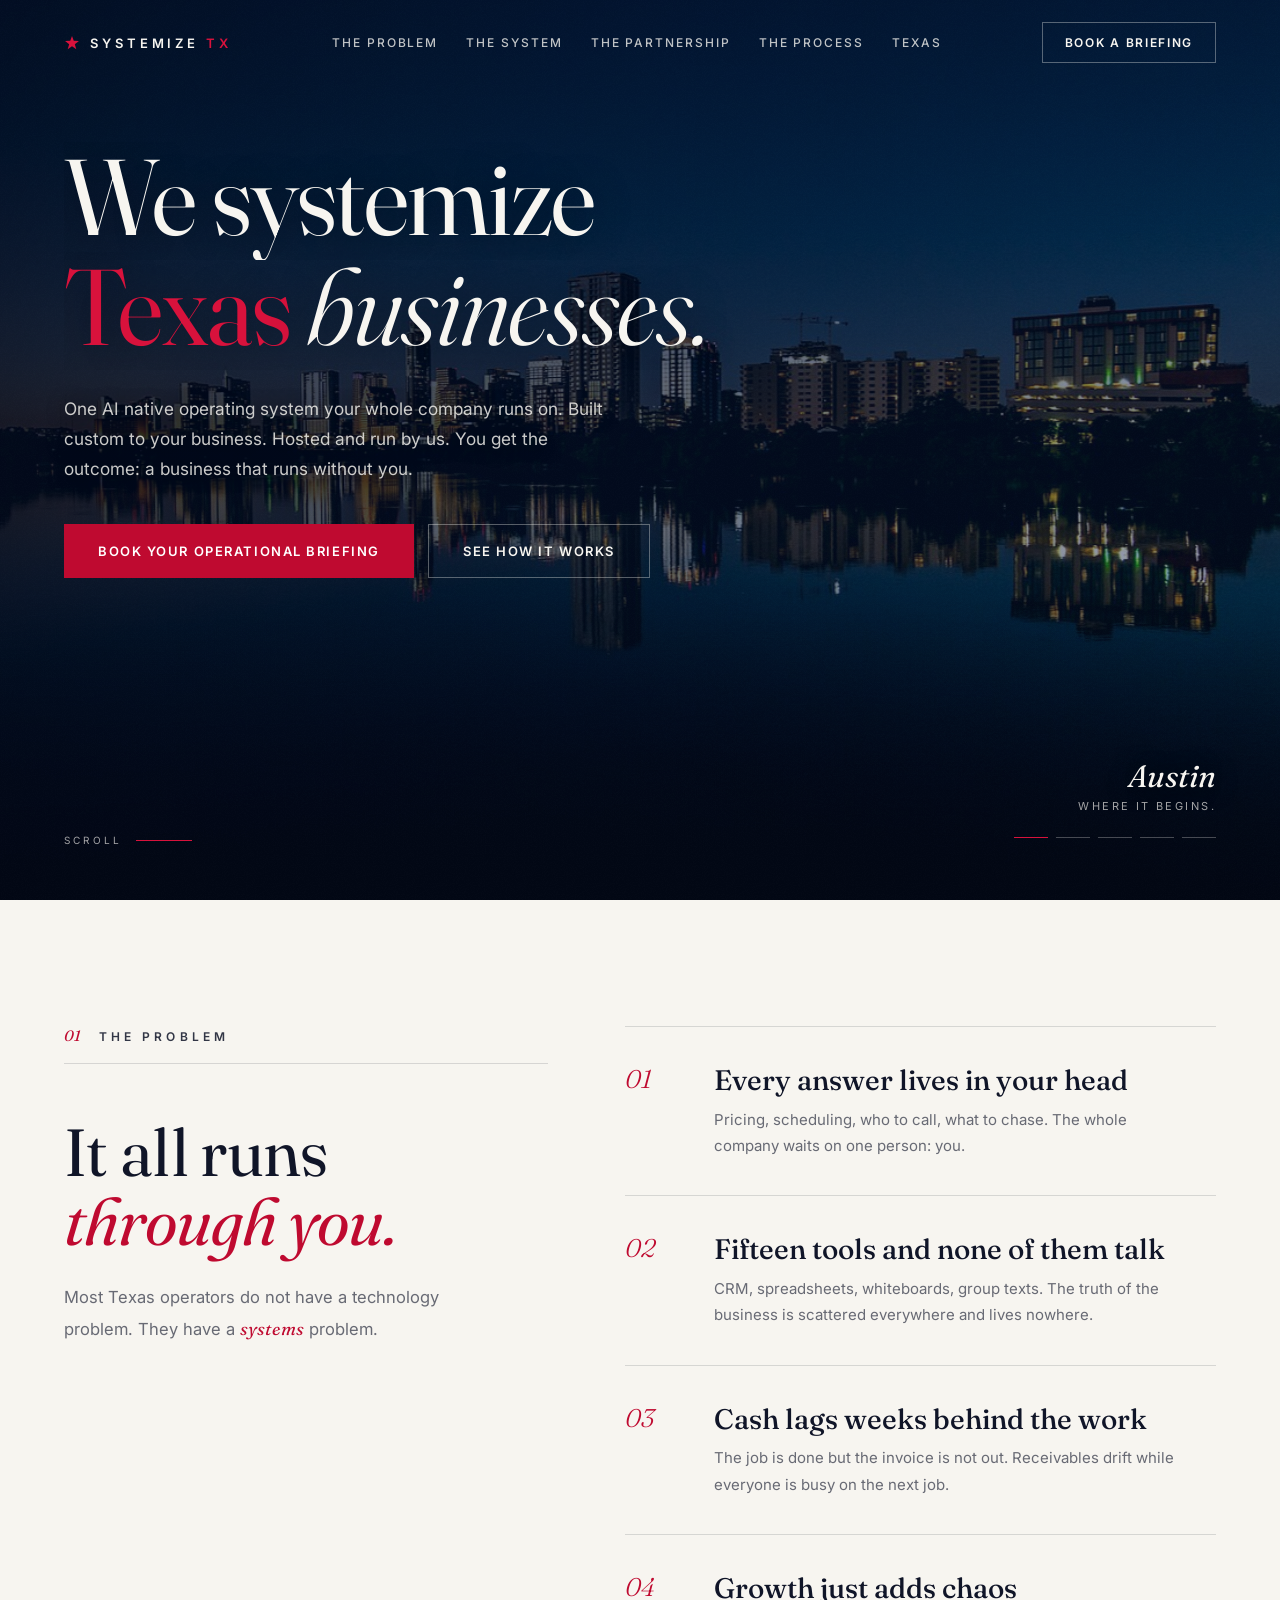
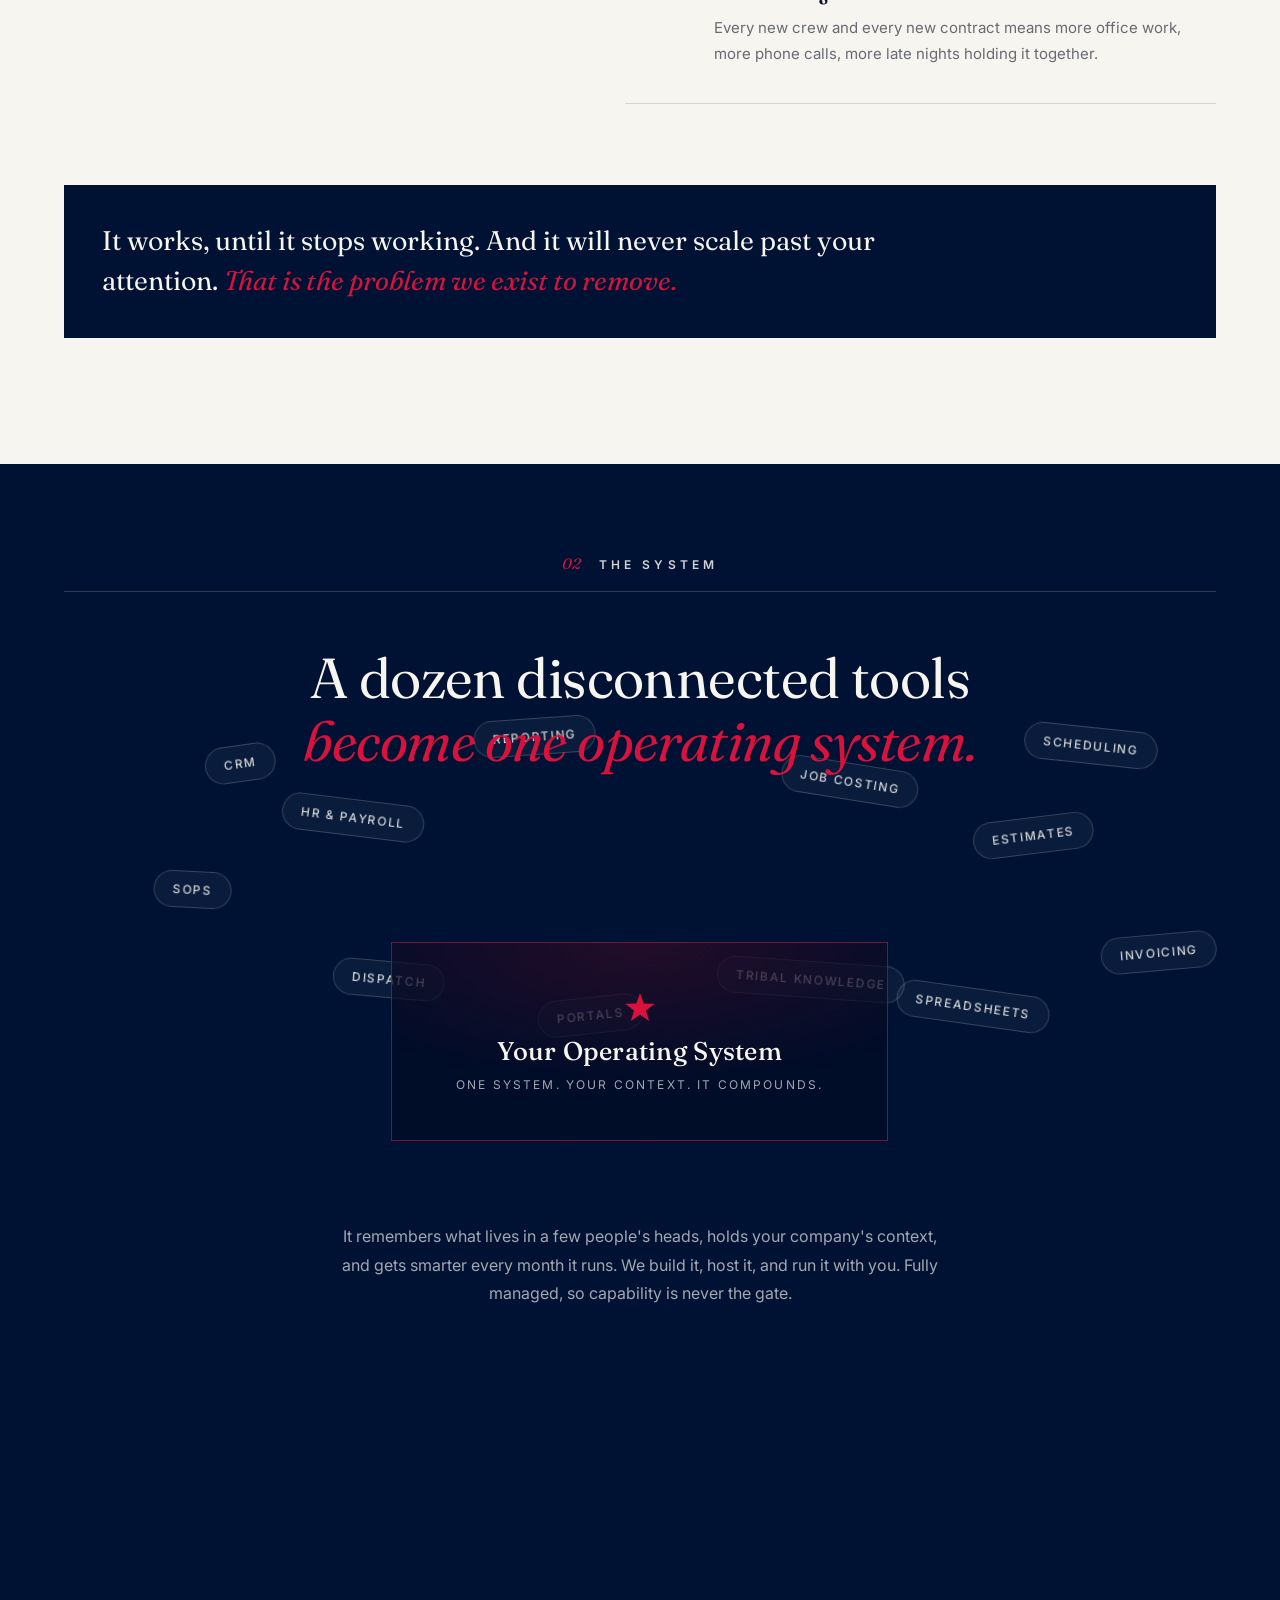
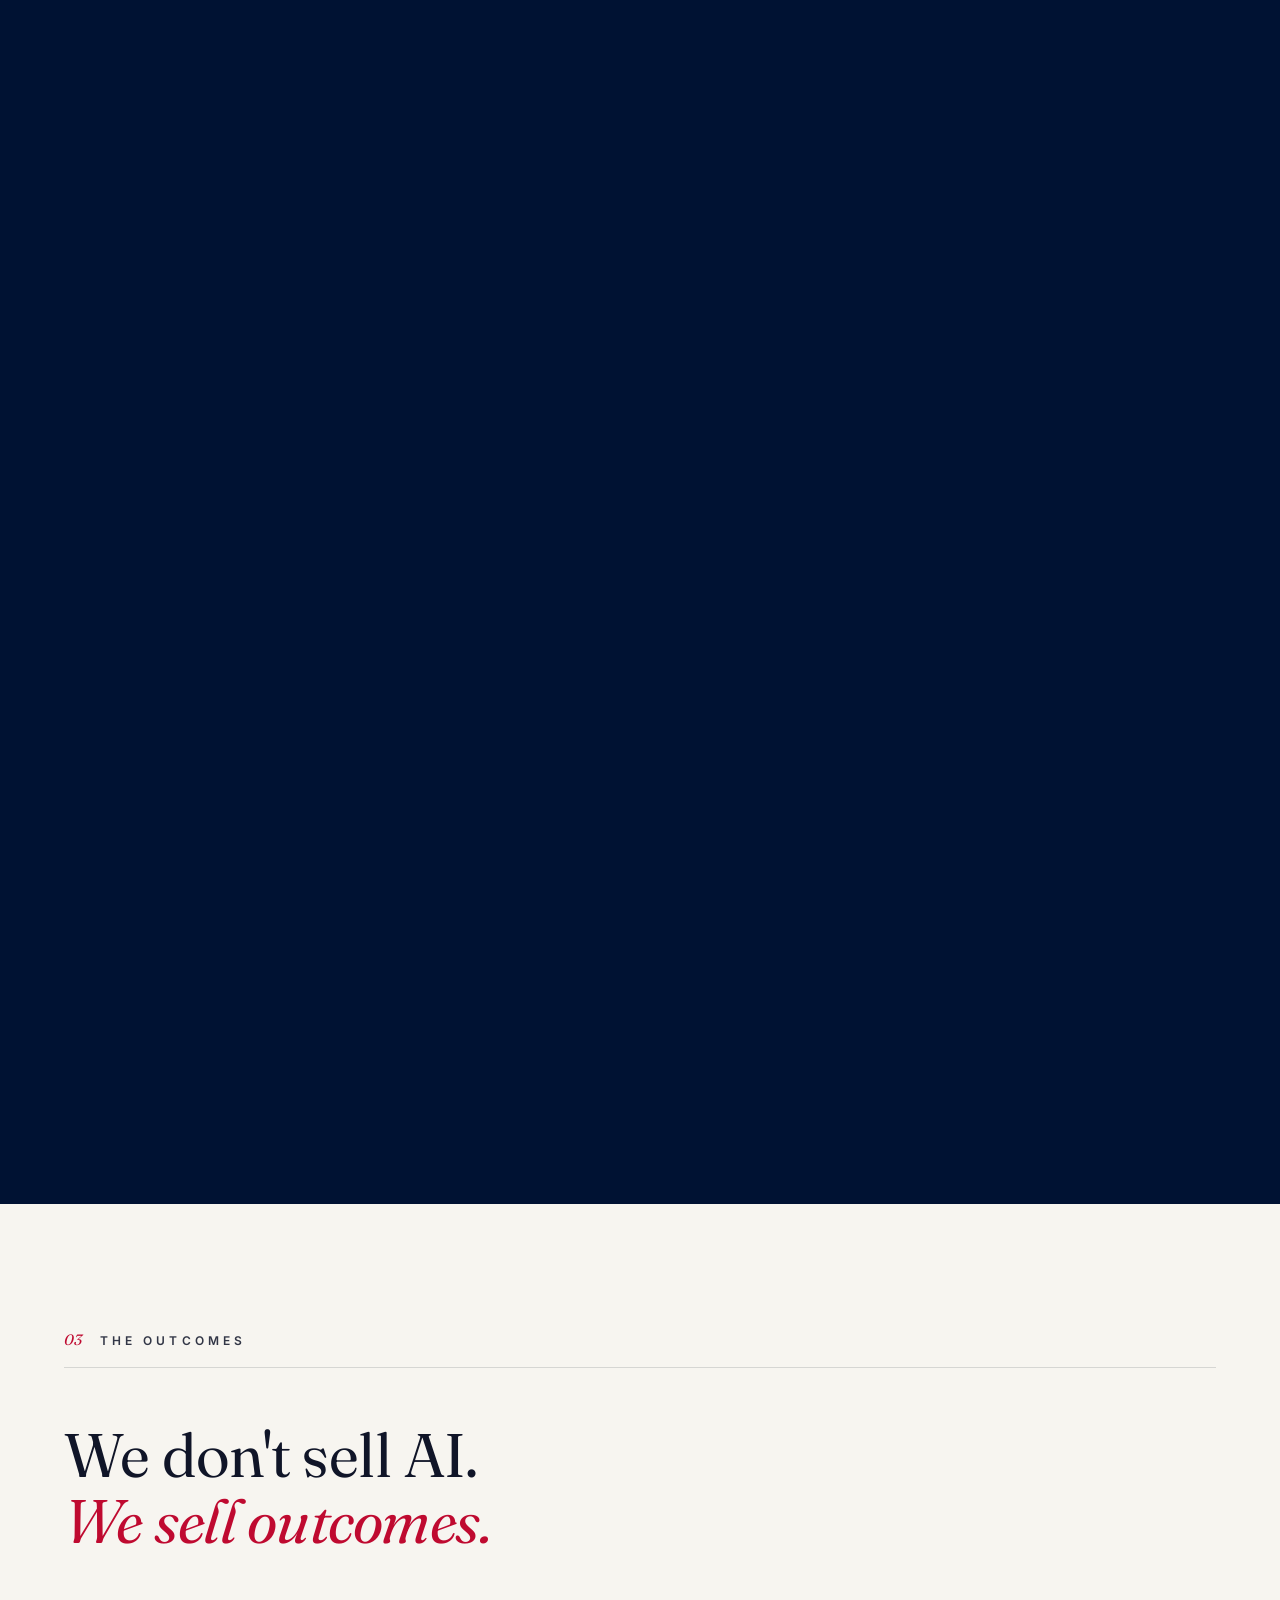
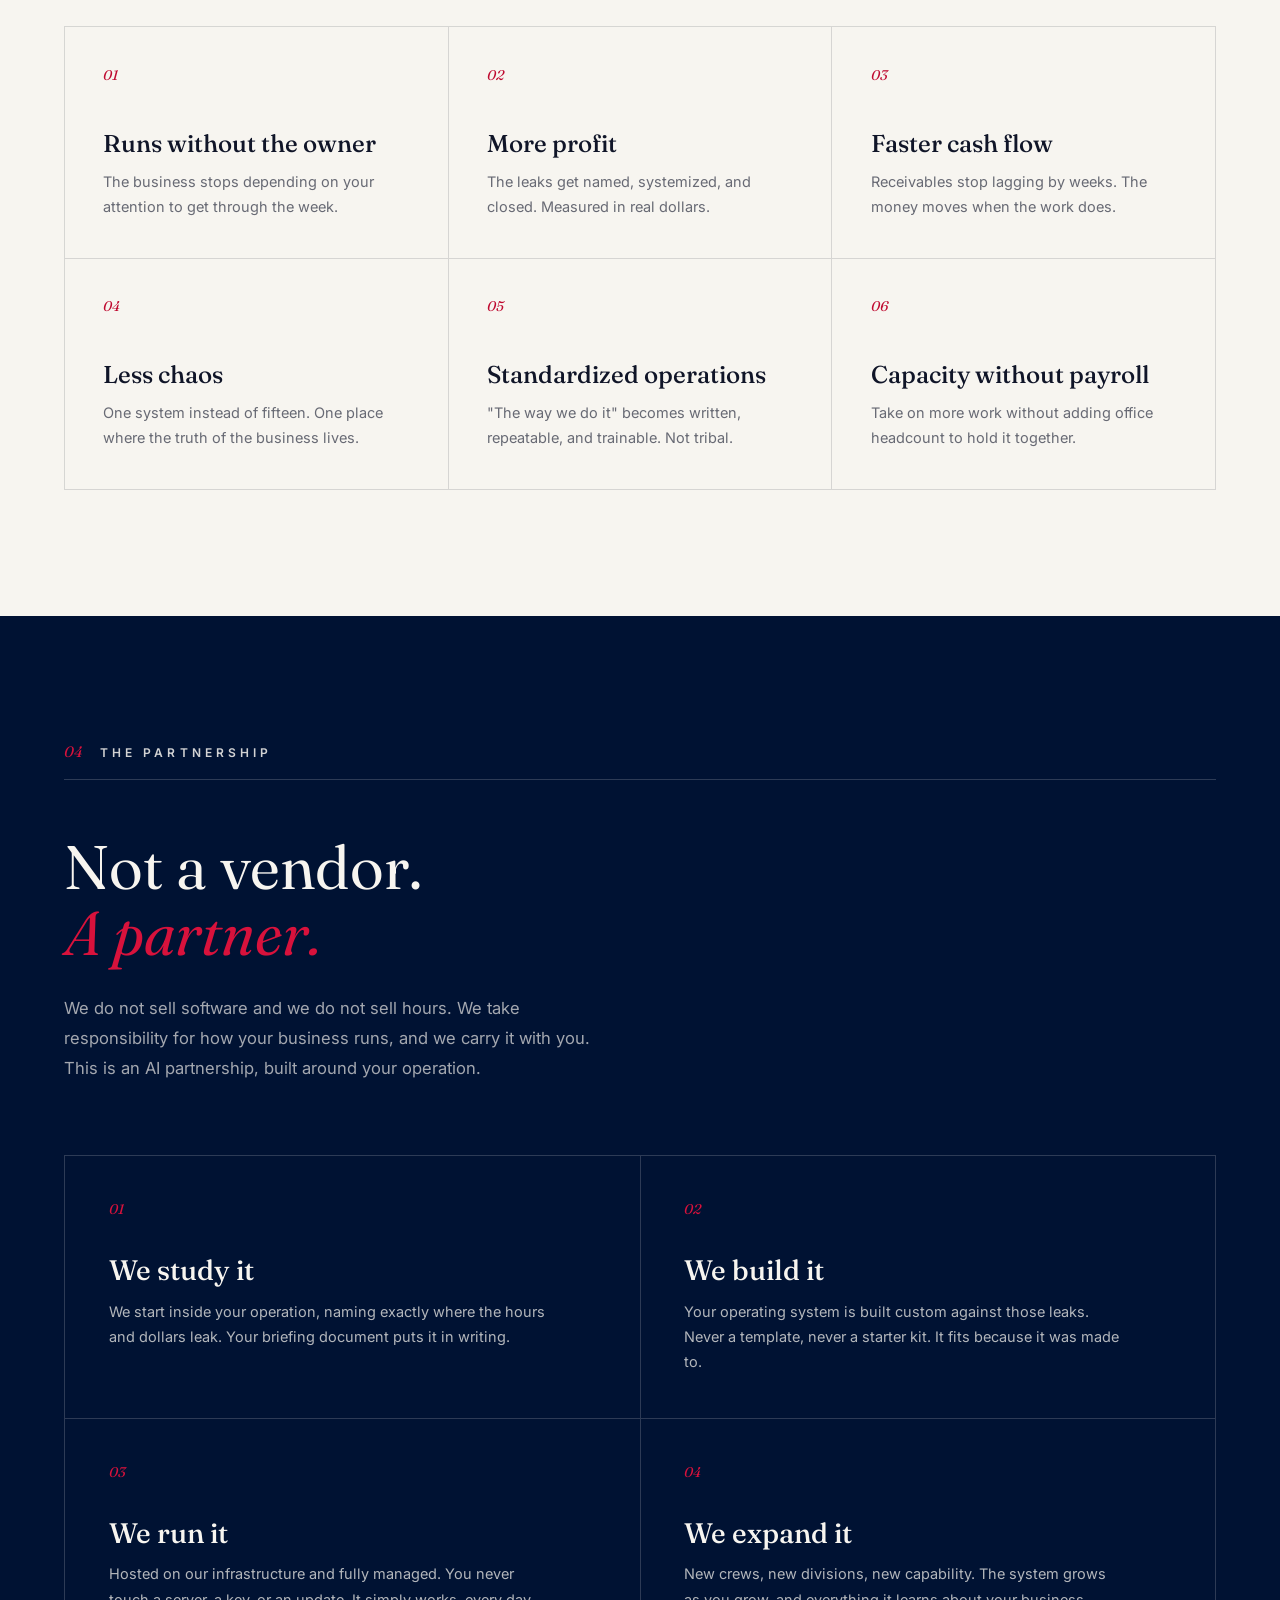
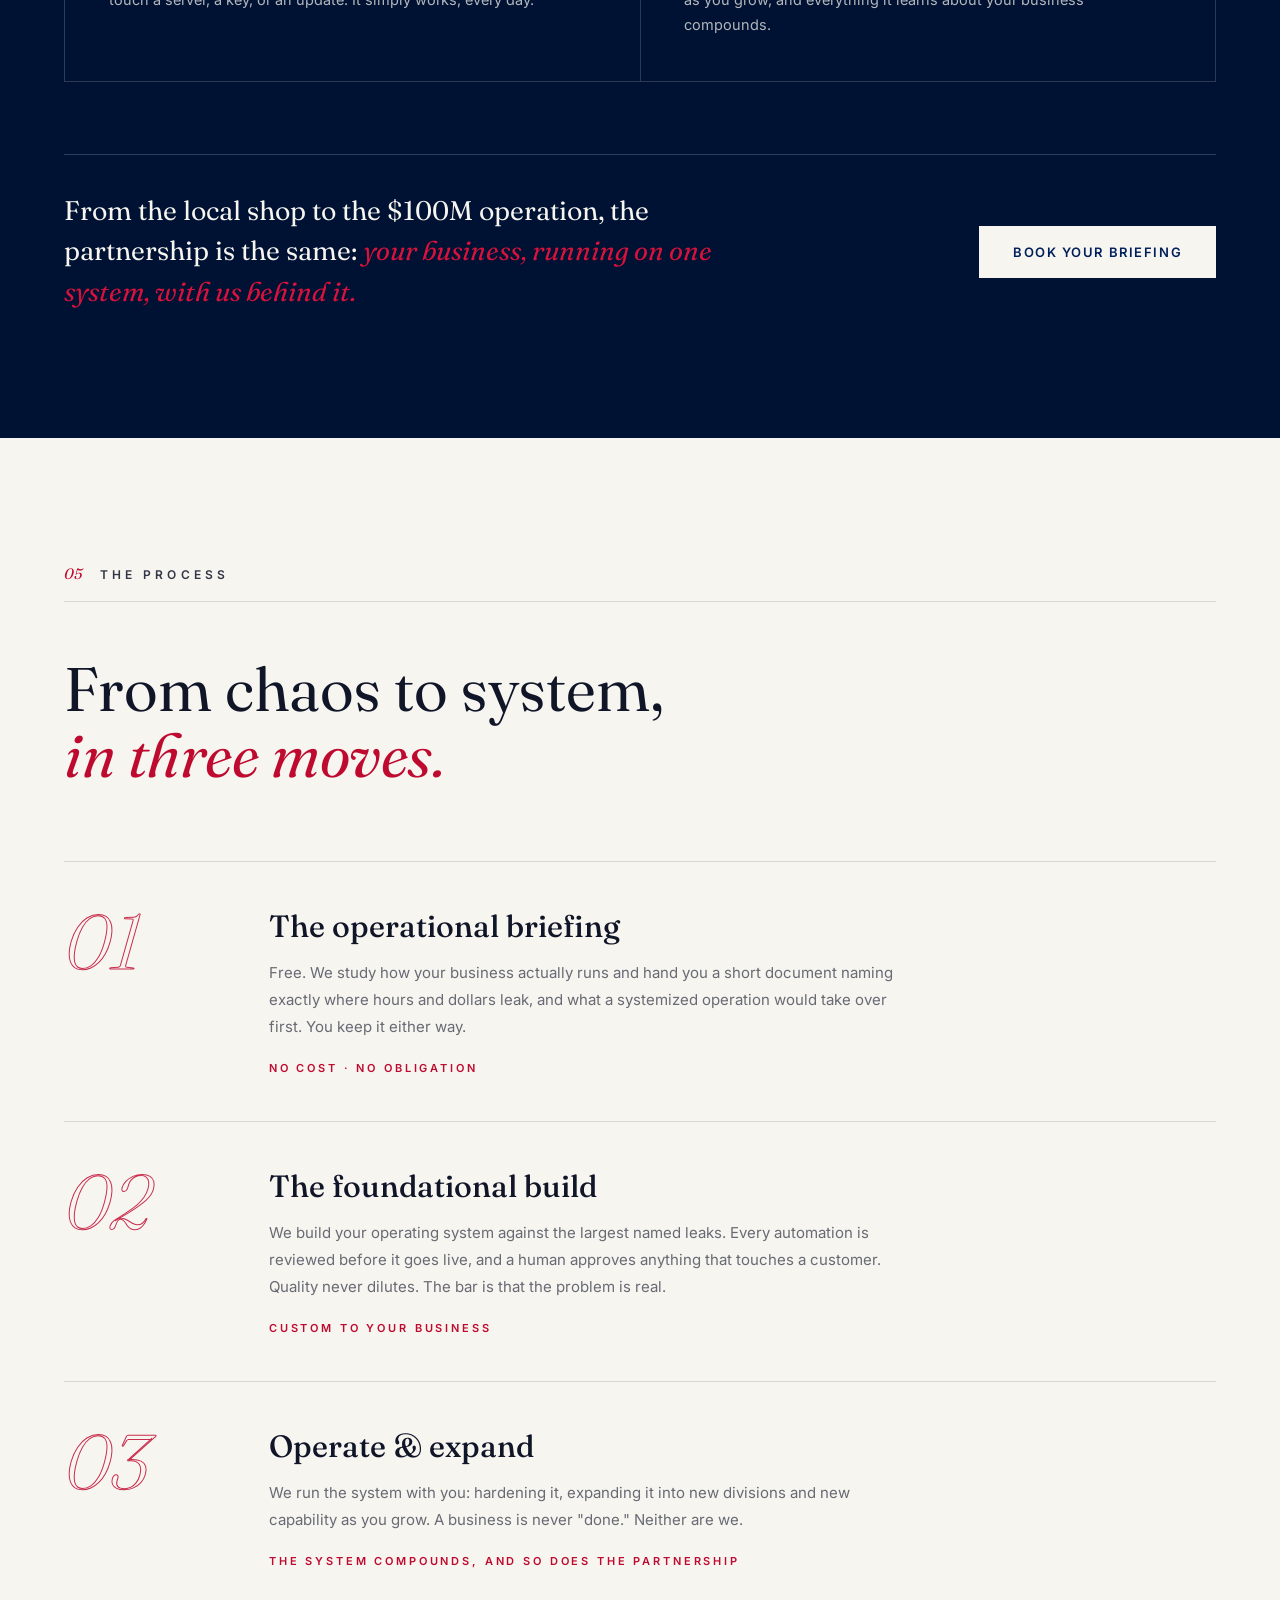
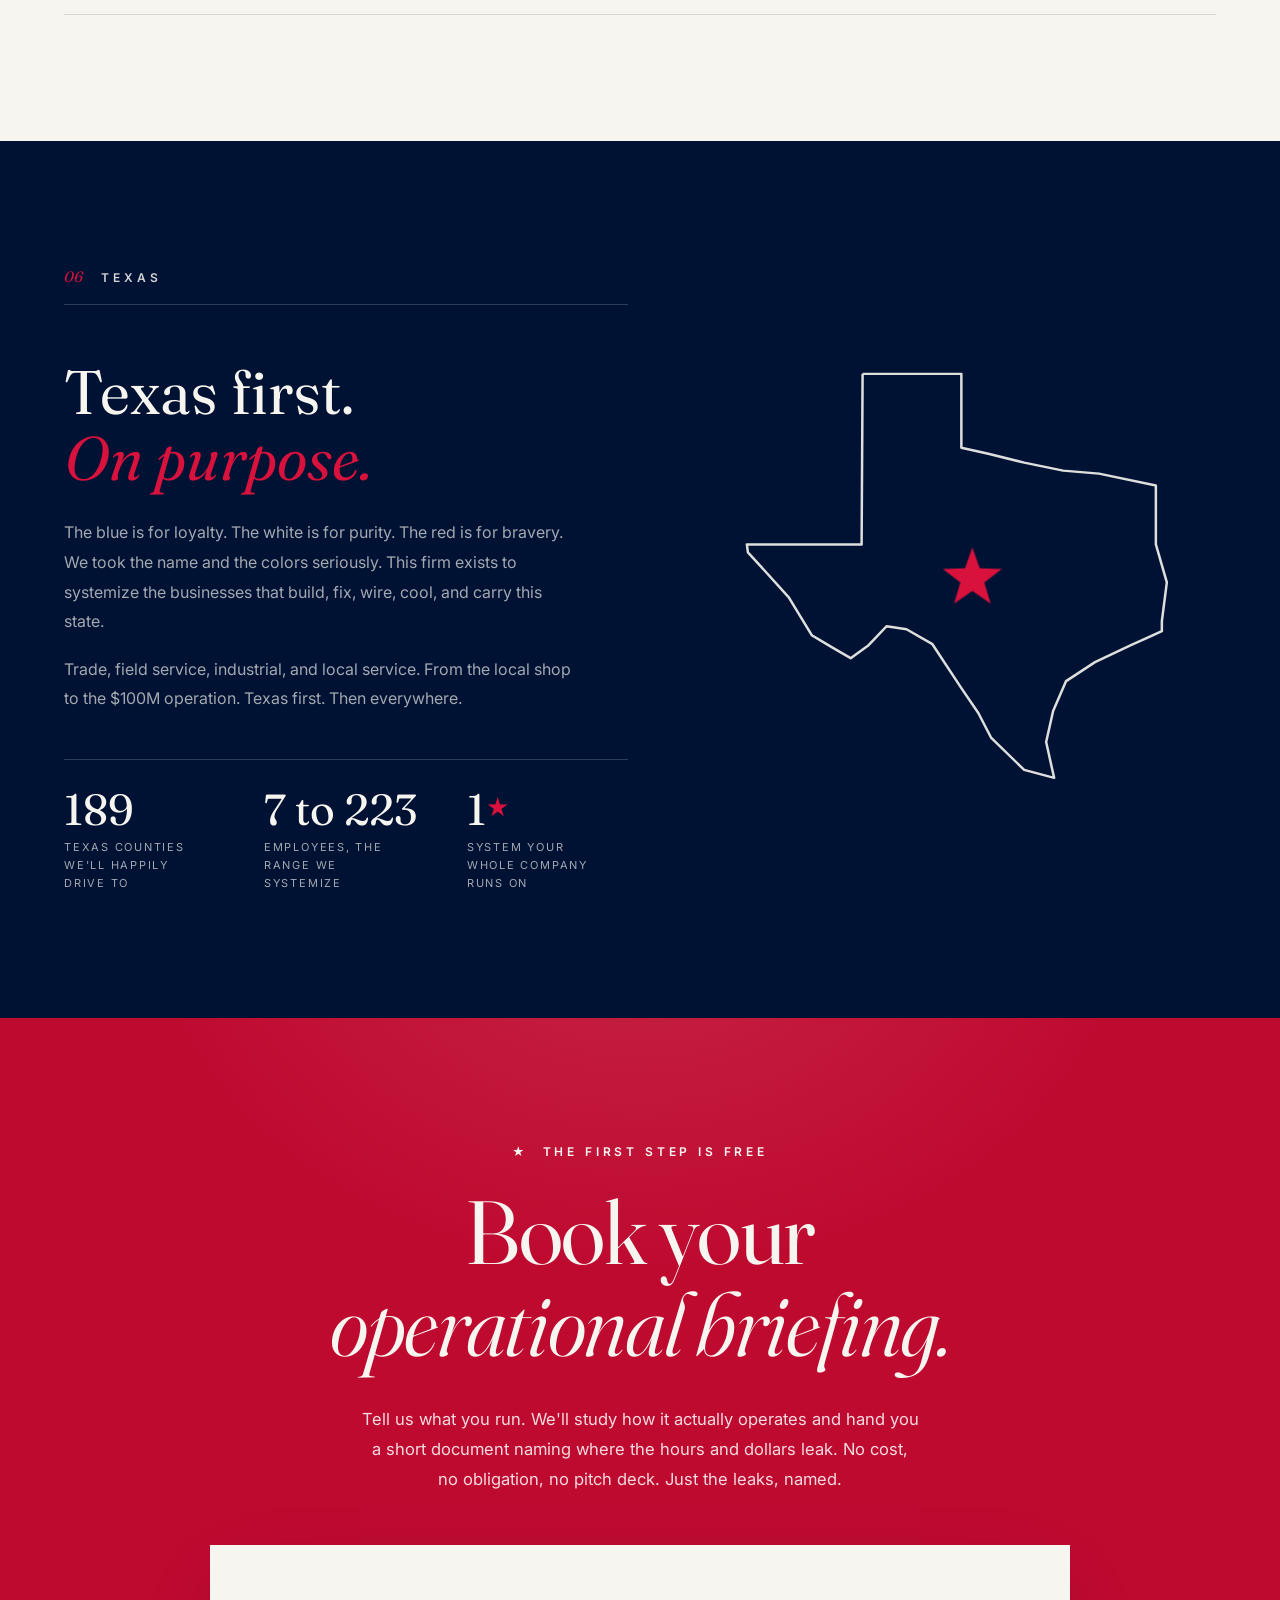
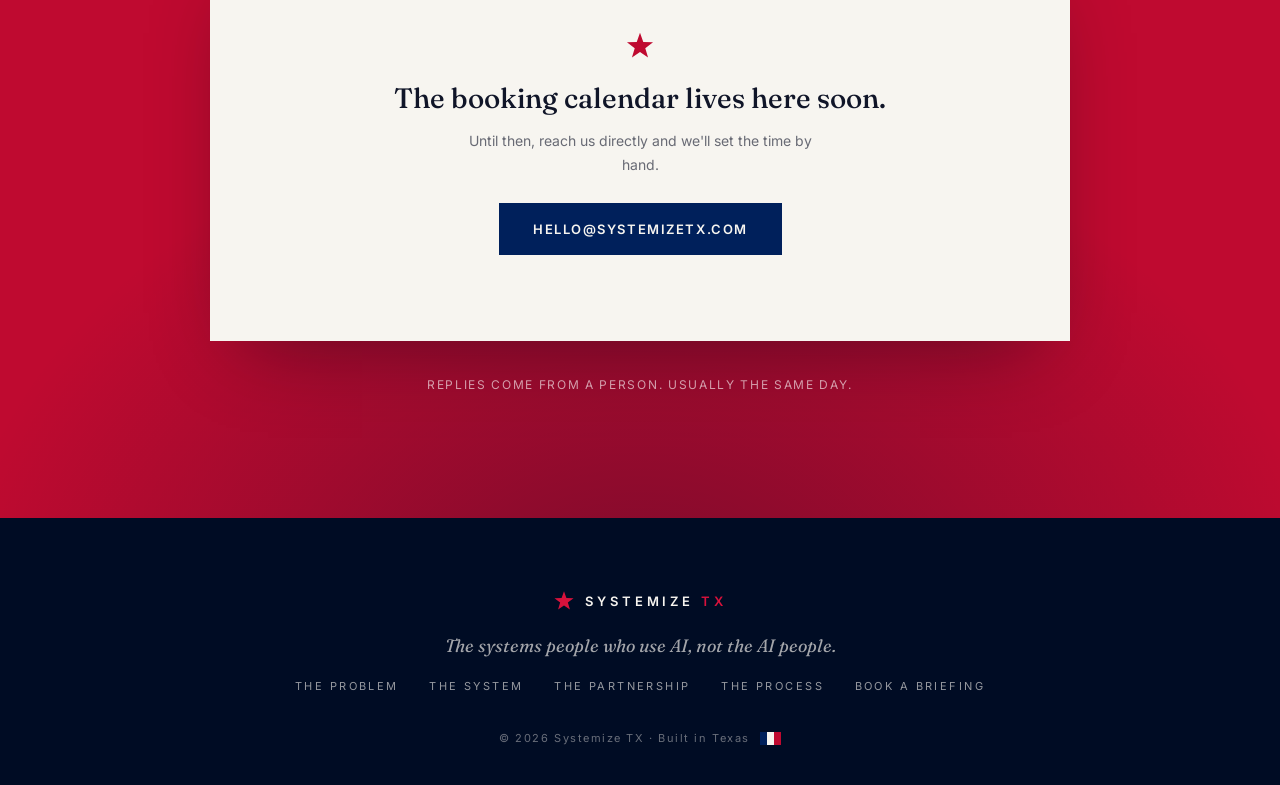
==== commit c7eafa24: "Rework site: real city photography, new Problem section, partnership positioning - Hero: replace han" ====
--- a/index.html
+++ b/index.html
@@ -3,10 +3,10 @@
 <head>
   <meta charset="UTF-8" />
   <meta name="viewport" content="width=device-width, initial-scale=1.0" />
-  <title>Systemize TX — The systems people. We systemize Texas businesses.</title>
-  <meta name="description" content="Systemize TX builds operations-heavy Texas businesses their own AI-native operating system — one system the whole company runs on. Built custom, hosted and run by us. A business that runs without the owner." />
-  <meta property="og:title" content="Systemize TX — We systemize Texas businesses." />
-  <meta property="og:description" content="One system your whole company runs on. Built custom. Hosted and run by us. More profit, faster cash flow, less chaos — a business that runs without the owner." />
+  <title>Systemize TX | We systemize Texas businesses.</title>
+  <meta name="description" content="Systemize TX builds Texas businesses their own AI native operating system. One system the whole company runs on, built custom, hosted and run by us. A business that runs without the owner." />
+  <meta property="og:title" content="Systemize TX | We systemize Texas businesses." />
+  <meta property="og:description" content="One system your whole company runs on. Built custom. Hosted and run by us. More profit, faster cash flow, less chaos. A business that runs without the owner." />
   <meta property="og:type" content="website" />
   <link rel="icon" type="image/svg+xml" href="data:image/svg+xml,%3Csvg xmlns='http://www.w3.org/2000/svg' viewBox='0 0 100 100'%3E%3Crect width='100' height='100' fill='%2300205B'/%3E%3Cpath d='M50 18l7.8 21.8 23.2.6-18.4 14.2 6.6 22.2L50 63.6 30.8 76.8l6.6-22.2L19 40.4l23.2-.6z' fill='%23BF0A30'/%3E%3C/svg%3E" />
   <link rel="preconnect" href="https://fonts.googleapis.com" />
@@ -32,7 +32,7 @@
 
   <!-- ============ NAV ============ -->
   <header class="nav" id="nav">
-    <a class="nav__brand" href="#top" aria-label="Systemize TX — home">
+    <a class="nav__brand" href="#top" aria-label="Systemize TX, home">
       <svg class="nav__star" viewBox="0 0 100 100" width="16" height="16" aria-hidden="true">
         <path d="M50 6l10.9 30.6 32.5.8-25.8 19.9 9.3 31.1L50 69.9 23.1 88.4l9.3-31.1L6.6 37.4l32.5-.8z" fill="currentColor"/>
       </svg>
@@ -41,11 +41,11 @@
     <nav class="nav__links" aria-label="Primary">
       <a href="#problem">The Problem</a>
       <a href="#system">The System</a>
-      <a href="#offer">The Offer</a>
+      <a href="#partnership">The Partnership</a>
       <a href="#process">The Process</a>
       <a href="#texas">Texas</a>
     </nav>
-    <a class="nav__cta" href="#contact"><span>Request a briefing</span></a>
+    <a class="nav__cta" href="#contact"><span>Book a briefing</span></a>
     <button class="nav__burger" id="navBurger" aria-label="Open menu" aria-expanded="false">
       <span></span><span></span>
     </button>
@@ -56,10 +56,10 @@
     <nav class="mobilemenu__links">
       <a href="#problem"><i>01</i> The Problem</a>
       <a href="#system"><i>02</i> The System</a>
-      <a href="#offer"><i>03</i> The Offer</a>
+      <a href="#partnership"><i>03</i> The Partnership</a>
       <a href="#process"><i>04</i> The Process</a>
       <a href="#texas"><i>05</i> Texas</a>
-      <a href="#contact" class="mobilemenu__cta">Request a briefing</a>
+      <a href="#contact" class="mobilemenu__cta">Book a briefing</a>
     </nav>
   </div>
 
@@ -69,63 +69,41 @@
     <section class="hero" id="hero">
       <div class="hero__slides" id="heroSlides" aria-hidden="true">
 
-        <!-- Slide: Austin -->
         <div class="hero-slide is-active" data-city="Austin" data-line="Where it begins.">
-          <div class="hero-slide__sky hero-slide__sky--austin"></div>
-          <svg class="hero-slide__skyline" viewBox="0 0 1440 260" preserveAspectRatio="xMidYMax slice" aria-hidden="true">
-            <path d="M0 260V210h60v-30h18v30h50v-70h14l6-18 6 18h14v70h44v-40h30v40h52V96h10l4-22 4 22h10v114h48v-60h34v60h40V140h12V96h8l3-40 3 40h8v44h12v60h58V80h12l5-26 5 26h12v130h46v-46h36v46h44v-96h10V96h6l3-34 3 34h6v14h10v96h56v-52h30v52h48V60h9l6-34 6 34h9v150h44v-38h28v38h50V120h12l5-24 5 24h12v90h46v-56h32v56h58v-96h14v96h52v-30h44v30H1440v50z" />
-          </svg>
-        </div>
-
-        <!-- Slide: Dallas -->
+          <img class="hero-slide__img" src="assets/img/austin.jpg" alt="" style="object-position: 50% 42%;" />
+        </div>
+
         <div class="hero-slide" data-city="Dallas" data-line="Where it scales.">
-          <div class="hero-slide__sky hero-slide__sky--dallas"></div>
-          <svg class="hero-slide__skyline" viewBox="0 0 1440 260" preserveAspectRatio="xMidYMax slice" aria-hidden="true">
-            <path d="M0 260v-40h52v-26h36v26h44V110h12l4-20 4 20h12v110h50v-64h30v64h46V86h10V60h20v26h10v114h54v-44h36v44h20V90h6v90zM472 180h0zm18 80h54v-90h12V64h8l4-28 4 28h8v26h12v170zm128 0h46v-120h34v120h48V96h12l6-30 6 30h12v164h56v-70h32v70h46V126h10V96h24v30h10v134h56v-50h36v50zM1180 260v-70h8v-14a30 30 0 0 1-14-25 32 32 0 0 1 64 0 30 30 0 0 1-14 25v14h8v70h56v-110h12l5-24 5 24h12v110h58v-44h40v44H1440v0H0z" />
-          </svg>
-        </div>
-
-        <!-- Slide: Houston -->
+          <img class="hero-slide__img" src="assets/img/dallas.jpg" alt="" loading="lazy" style="object-position: 44% 62%;" />
+        </div>
+
         <div class="hero-slide" data-city="Houston" data-line="Where industry lives.">
-          <div class="hero-slide__sky hero-slide__sky--houston"></div>
-          <svg class="hero-slide__skyline" viewBox="0 0 1440 260" preserveAspectRatio="xMidYMax slice" aria-hidden="true">
-            <path d="M0 260v-30h48v-40h34v40h42V120h12l5-22 5 22h12v110h52v-66h36v66h42V70h12l6-30 6 30h12v160h50v-48h32v48h48V100h8V70h6l3-30 3 30h6v30h8v130h54v-80h14V88h30v42h14v80h50v-140h12l5-26 5 26h12v140h46v-56h34v56h50V96h10l4-20 4 20h10v134h52v-40h36v40h46V110h12V80h8l4-32 4 32h8v30h12v120h54v-64h34v64h48v-36h40v36H1440H0z" />
-          </svg>
-        </div>
-
-        <!-- Slide: Fort Worth -->
+          <img class="hero-slide__img" src="assets/img/houston.jpg" alt="" loading="lazy" style="object-position: 40% 30%;" />
+        </div>
+
         <div class="hero-slide" data-city="Fort Worth" data-line="Where the work gets done.">
-          <div class="hero-slide__sky hero-slide__sky--fortworth"></div>
-          <svg class="hero-slide__skyline" viewBox="0 0 1440 260" preserveAspectRatio="xMidYMax slice" aria-hidden="true">
-            <path d="M0 260v-24h64v-46h40v46h48V140h14l6-24 6 24h14v96h56v-58h38v58h48V110h12l5-26 5 26h12v126h60v-70h16V92h34v44h16v70h52V96h10l4-22 4 22h10v140h58v-46h36v46h50V126h12l6-28 6 28h12v110h54v-64h38v64h50V150h14v86h60v-40h46v40H1440H0z" />
-          </svg>
-        </div>
-
-        <!-- Slide: San Antonio -->
+          <img class="hero-slide__img" src="assets/img/fortworth.jpg" alt="" loading="lazy" style="object-position: 50% 42%;" />
+        </div>
+
         <div class="hero-slide" data-city="San Antonio" data-line="Where it stands its ground.">
-          <div class="hero-slide__sky hero-slide__sky--sanantonio"></div>
-          <svg class="hero-slide__skyline" viewBox="0 0 1440 260" preserveAspectRatio="xMidYMax slice" aria-hidden="true">
-            <path d="M0 260v-34h56v-40h36v40h46V150h12l5-22 5 22h12v76h54v-56h34v56h50V120h10l4-20 4 20h10v106h48v-60h32v60zM520 260v-150h6V84a44 44 0 0 1-20-36 46 46 0 0 1 92 0 44 44 0 0 1-20 36v26h6v150h60v-70h36v70h46V140h12l5-24 5 24h12v96h52v-50h34v50h50V110h12l6-28 6 28h12v126h56v-66h38v66h50v-96h14v96h58v-38h42v38H1440H0z" />
-          </svg>
+          <img class="hero-slide__img" src="assets/img/sanantonio.jpg" alt="" loading="lazy" style="object-position: 55% 22%;" />
         </div>
 
       </div>
 
       <div class="hero__grain" aria-hidden="true"></div>
-      <div class="hero__vignette" aria-hidden="true"></div>
 
       <div class="hero__content">
-        <p class="hero__eyebrow" data-hero-fade><span class="hero__eyebrow-star">★</span> The systems people &nbsp;·&nbsp; Texas-first</p>
         <h1 class="hero__title" id="heroTitle">
           <span class="hero__line"><span class="hero__word">We</span> <span class="hero__word">systemize</span></span>
           <span class="hero__line"><span class="hero__word hero__word--accent">Texas</span> <span class="hero__word hero__word--em">businesses.</span></span>
         </h1>
         <p class="hero__sub" data-hero-fade>
-          One AI-native operating system your whole company runs on — built custom to your
-          business, hosted and run by us. You get the outcome: a business that runs without you.
+          One AI native operating system your whole company runs on. Built custom to your
+          business. Hosted and run by us. You get the outcome: a business that runs without you.
         </p>
         <div class="hero__actions" data-hero-fade>
-          <a class="btn btn--solid" href="#contact"><span>Request the operational briefing</span></a>
+          <a class="btn btn--solid" href="#contact"><span>Book your operational briefing</span></a>
           <a class="btn btn--ghost" href="#problem"><span>See how it works</span></a>
         </div>
       </div>
@@ -148,40 +126,64 @@
       </div>
     </section>
 
-    <!-- ============ INDUSTRY MARQUEE ============ -->
-    <div class="marquee" aria-hidden="true">
-      <div class="marquee__track">
-        <div class="marquee__group">
-          <span>Fire Protection</span><i>★</i><span>HVAC</span><i>★</i><span>Plumbing</span><i>★</i>
-          <span>Electrical</span><i>★</i><span>Roofing</span><i>★</i><span>Excavation</span><i>★</i>
-          <span>Manufacturing</span><i>★</i><span>Restoration</span><i>★</i><span>General Contracting</span><i>★</i>
-          <span>Industrial Service</span><i>★</i><span>Field Service</span><i>★</i><span>Local Service</span><i>★</i>
-        </div>
-        <div class="marquee__group" aria-hidden="true">
-          <span>Fire Protection</span><i>★</i><span>HVAC</span><i>★</i><span>Plumbing</span><i>★</i>
-          <span>Electrical</span><i>★</i><span>Roofing</span><i>★</i><span>Excavation</span><i>★</i>
-          <span>Manufacturing</span><i>★</i><span>Restoration</span><i>★</i><span>General Contracting</span><i>★</i>
-          <span>Industrial Service</span><i>★</i><span>Field Service</span><i>★</i><span>Local Service</span><i>★</i>
-        </div>
-      </div>
-    </div>
-
-    <!-- ============ THE PROBLEM (scroll-lit manifesto) ============ -->
+    <!-- ============ THE PROBLEM ============ -->
     <section class="problem section--paper" id="problem">
       <div class="container">
-        <div class="section-head" data-reveal>
-          <span class="section-head__no">01</span>
-          <span class="section-head__label">The Problem</span>
-        </div>
-        <h2 class="problem__manifesto" id="manifesto">
-          Your business runs because you carry it in your head. Who to call. How a job gets
-          priced. Which crew does what. When to chase the money. It works — until it doesn't.
-          And it will never scale past your attention.
-        </h2>
-        <p class="problem__coda" data-reveal>
-          Most Texas operators don't have a technology problem.
-          They have a <em>systems</em> problem. That's the one we solve.
-        </p>
+        <div class="problem__layout">
+
+          <div class="problem__intro">
+            <div class="problem__sticky">
+              <div class="section-head" data-reveal>
+                <span class="section-head__no">01</span>
+                <span class="section-head__label">The Problem</span>
+              </div>
+              <h2 class="problem__title" data-reveal>
+                It all runs<br /><em>through you.</em>
+              </h2>
+              <p class="problem__lede" data-reveal>
+                Most Texas operators do not have a technology problem.
+                They have a <em>systems</em> problem.
+              </p>
+            </div>
+          </div>
+
+          <ul class="problem__list">
+            <li class="pain" data-reveal>
+              <span class="pain__no">01</span>
+              <div class="pain__body">
+                <h3>Every answer lives in your head</h3>
+                <p>Pricing, scheduling, who to call, what to chase. The whole company waits on one person: you.</p>
+              </div>
+            </li>
+            <li class="pain" data-reveal>
+              <span class="pain__no">02</span>
+              <div class="pain__body">
+                <h3>Fifteen tools and none of them talk</h3>
+                <p>CRM, spreadsheets, whiteboards, group texts. The truth of the business is scattered everywhere and lives nowhere.</p>
+              </div>
+            </li>
+            <li class="pain" data-reveal>
+              <span class="pain__no">03</span>
+              <div class="pain__body">
+                <h3>Cash lags weeks behind the work</h3>
+                <p>The job is done but the invoice is not out. Receivables drift while everyone is busy on the next job.</p>
+              </div>
+            </li>
+            <li class="pain" data-reveal>
+              <span class="pain__no">04</span>
+              <div class="pain__body">
+                <h3>Growth just adds chaos</h3>
+                <p>Every new crew and every new contract means more office work, more phone calls, more late nights holding it together.</p>
+              </div>
+            </li>
+          </ul>
+
+        </div>
+
+        <div class="problem__coda" data-reveal>
+          <p>It works, until it stops working. And it will never scale past your attention.
+          <em>That is the problem we exist to remove.</em></p>
+        </div>
       </div>
     </section>
 
@@ -189,8 +191,8 @@
     <section class="system section--blue" id="system">
       <div class="system__sticky-wrap" id="systemScene">
         <div class="system__sticky">
-          <div class="container">
-            <div class="section-head section-head--light" data-reveal>
+          <div class="container system__container">
+            <div class="section-head section-head--light section-head--center" data-reveal>
               <span class="section-head__no">02</span>
               <span class="section-head__label">The System</span>
             </div>
@@ -201,17 +203,17 @@
 
             <div class="system__stage">
               <div class="system__chips" id="systemChips" aria-hidden="true">
-                <span class="chip" style="--tx:-34vw; --ty:-16vh; --r:-8deg">CRM</span>
-                <span class="chip" style="--tx:30vw;  --ty:-19vh; --r:6deg">Scheduling</span>
-                <span class="chip" style="--tx:-24vw; --ty:14vh;  --r:5deg">Dispatch</span>
-                <span class="chip" style="--tx:36vw;  --ty:10vh;  --r:-5deg">Invoicing</span>
+                <span class="chip" style="--tx:-34vw; --ty:-12vh; --r:-8deg">CRM</span>
+                <span class="chip" style="--tx:30vw;  --ty:-14vh; --r:6deg">Scheduling</span>
+                <span class="chip" style="--tx:-24vw; --ty:12vh;  --r:5deg">Dispatch</span>
+                <span class="chip" style="--tx:36vw;  --ty:9vh;  --r:-5deg">Invoicing</span>
                 <span class="chip" style="--tx:-38vw; --ty:2vh;   --r:3deg">SOPs</span>
-                <span class="chip" style="--tx:20vw;  --ty:19vh;  --r:8deg">Spreadsheets</span>
-                <span class="chip" style="--tx:-13vw; --ty:-21vh; --r:-4deg">Reporting</span>
-                <span class="chip" style="--tx:11vw;  --ty:-13vh; --r:9deg">Job Costing</span>
+                <span class="chip" style="--tx:20vw;  --ty:15vh;  --r:8deg">Spreadsheets</span>
+                <span class="chip" style="--tx:-13vw; --ty:-15vh; --r:-4deg">Reporting</span>
+                <span class="chip" style="--tx:11vw;  --ty:-10vh; --r:9deg">Job Costing</span>
                 <span class="chip" style="--tx:-28vw; --ty:-6vh;  --r:7deg">HR &amp; Payroll</span>
                 <span class="chip" style="--tx:26vw;  --ty:-4vh;  --r:-7deg">Estimates</span>
-                <span class="chip" style="--tx:-8vw;  --ty:20vh;  --r:-6deg">Portals</span>
+                <span class="chip" style="--tx:-8vw;  --ty:16vh;  --r:-6deg">Portals</span>
                 <span class="chip" style="--tx:6vw;   --ty:12vh;  --r:4deg">Tribal knowledge</span>
               </div>
               <div class="system__core" id="systemCore">
@@ -225,8 +227,8 @@
 
             <p class="system__note" data-reveal>
               It remembers what lives in a few people's heads, holds your company's context,
-              and gets smarter every month it runs. We build it, host it, and run it with you —
-              fully managed, so capability is never the gate.
+              and gets smarter every month it runs. We build it, host it, and run it with you.
+              Fully managed, so capability is never the gate.
             </p>
           </div>
         </div>
@@ -253,7 +255,7 @@
           <li class="outcome" data-reveal>
             <span class="outcome__no">02</span>
             <h3>More profit</h3>
-            <p>The leaks get named, systemized, and closed — priced against real dollars.</p>
+            <p>The leaks get named, systemized, and closed. Measured in real dollars.</p>
           </li>
           <li class="outcome" data-reveal>
             <span class="outcome__no">03</span>
@@ -268,7 +270,7 @@
           <li class="outcome" data-reveal>
             <span class="outcome__no">05</span>
             <h3>Standardized operations</h3>
-            <p>"The way we do it" becomes written, repeatable, and trainable — not tribal.</p>
+            <p>"The way we do it" becomes written, repeatable, and trainable. Not tribal.</p>
           </li>
           <li class="outcome" data-reveal>
             <span class="outcome__no">06</span>
@@ -279,48 +281,47 @@
       </div>
     </section>
 
-    <!-- ============ THE OFFER (two tiers) ============ -->
-    <section class="offer section--blue" id="offer">
+    <!-- ============ THE PARTNERSHIP ============ -->
+    <section class="partnership section--blue" id="partnership">
       <div class="container">
         <div class="section-head section-head--light" data-reveal>
           <span class="section-head__no">04</span>
-          <span class="section-head__label">The Offer</span>
-        </div>
-        <h2 class="offer__title" data-reveal>One product. <em>Two tiers.</em></h2>
-        <p class="offer__logic" data-reveal>
-          If we run the operating system for a&nbsp;$100M Texas operation,
-          we can systemize your shop. The flagship earns the credibility —
-          the local tier is how any Texas owner gets it.
+          <span class="section-head__label">The Partnership</span>
+        </div>
+        <h2 class="partnership__title" data-reveal>Not a vendor.<br /><em>A partner.</em></h2>
+        <p class="partnership__lede" data-reveal>
+          We do not sell software and we do not sell hours. We take responsibility
+          for how your business runs, and we carry it with you. This is an AI
+          partnership, built around your operation.
         </p>
 
-        <div class="offer__grid">
-          <article class="tier tier--flagship" data-reveal>
-            <div class="tier__tag">Tier 1 — The Flagship</div>
-            <h3 class="tier__name">Enterprise Operating<br />Partner</h3>
-            <div class="tier__price"><strong>$50,000</strong><span>per month minimum · open-ended retainer</span></div>
-            <ul class="tier__list">
-              <li>Privately held Texas companies around <b>$100M revenue</b></li>
-              <li><b>Months 1–6:</b> the foundational build — discovery across divisions, the core system, the first wave of automations against your largest named leaks</li>
-              <li><b>Month 7 onward:</b> we operate, harden, and expand it as you grow</li>
-              <li>Everything runs on our infrastructure, fully managed — you never touch a provider key or invoice</li>
-              <li>Priced against the value on the table, never our cost</li>
-            </ul>
-            <a class="btn btn--paper" href="#contact"><span>Request the executive briefing</span></a>
+        <div class="partnership__grid">
+          <article class="pillar" data-reveal>
+            <span class="pillar__no">01</span>
+            <h3>We study it</h3>
+            <p>We start inside your operation, naming exactly where the hours and dollars leak. Your briefing document puts it in writing.</p>
           </article>
-
-          <article class="tier tier--local" data-reveal>
-            <div class="tier__tag">Tier 2 — The Local Tier</div>
-            <h3 class="tier__name">Any Texas Business.<br />Any Size.</h3>
-            <div class="tier__price"><strong>Priced to value</strong><span>no floor · no minimum</span></div>
-            <ul class="tier__list">
-              <li>The same system, scaled to your business — <b>custom, never a template</b></li>
-              <li>$800k shop or $8M operation: sized and priced to your scale and your ROI</li>
-              <li>Anchored to what it saves or makes you — never a rate card</li>
-              <li>Built, hosted, and run by us, exactly like the flagship</li>
-              <li>A good local fit hears <b>"yes"</b> — not "not yet"</li>
-            </ul>
-            <a class="btn btn--outline-light" href="#contact"><span>Start with a free assessment</span></a>
+          <article class="pillar" data-reveal>
+            <span class="pillar__no">02</span>
+            <h3>We build it</h3>
+            <p>Your operating system is built custom against those leaks. Never a template, never a starter kit. It fits because it was made to.</p>
           </article>
+          <article class="pillar" data-reveal>
+            <span class="pillar__no">03</span>
+            <h3>We run it</h3>
+            <p>Hosted on our infrastructure and fully managed. You never touch a server, a key, or an update. It simply works, every day.</p>
+          </article>
+          <article class="pillar" data-reveal>
+            <span class="pillar__no">04</span>
+            <h3>We expand it</h3>
+            <p>New crews, new divisions, new capability. The system grows as you grow, and everything it learns about your business compounds.</p>
+          </article>
+        </div>
+
+        <div class="partnership__band" data-reveal>
+          <p>From the local shop to the $100M operation, the partnership is the same:
+          <em>your business, running on one system, with us behind it.</em></p>
+          <a class="btn btn--paper" href="#contact"><span>Book your briefing</span></a>
         </div>
       </div>
     </section>
@@ -341,7 +342,7 @@
               <h3>The operational briefing</h3>
               <p>
                 Free. We study how your business actually runs and hand you a short document
-                naming exactly where hours and dollars leak — and what a systemized operation
+                naming exactly where hours and dollars leak, and what a systemized operation
                 would take over first. You keep it either way.
               </p>
               <span class="step__meta">No cost · No obligation</span>
@@ -353,8 +354,8 @@
               <h3>The foundational build</h3>
               <p>
                 We build your operating system against the largest named leaks. Every automation
-                is reviewed before it goes live; a human approves anything that touches a customer.
-                Quality never dilutes — the bar is that the problem is real.
+                is reviewed before it goes live, and a human approves anything that touches a
+                customer. Quality never dilutes. The bar is that the problem is real.
               </p>
               <span class="step__meta">Custom to your business</span>
             </div>
@@ -364,10 +365,10 @@
             <div class="step__body">
               <h3>Operate &amp; expand</h3>
               <p>
-                We run the system with you — hardening it, expanding it into new divisions and
+                We run the system with you: hardening it, expanding it into new divisions and
                 new capability as you grow. A business is never "done." Neither are we.
               </p>
-              <span class="step__meta">The system compounds — so does the relationship</span>
+              <span class="step__meta">The system compounds, and so does the partnership</span>
             </div>
           </li>
         </ol>
@@ -382,15 +383,15 @@
             <span class="section-head__no">06</span>
             <span class="section-head__label">Texas</span>
           </div>
-          <h2 class="texas__title" data-reveal>Texas-first.<br /><em>On purpose.</em></h2>
+          <h2 class="texas__title" data-reveal>Texas first.<br /><em>On purpose.</em></h2>
           <p data-reveal>
             The blue is for loyalty. The white is for purity. The red is for bravery.
-            We took the name and the colors seriously — this firm exists to systemize
+            We took the name and the colors seriously. This firm exists to systemize
             the businesses that build, fix, wire, cool, and carry this state.
           </p>
           <p data-reveal>
-            Trade, field service, industrial, and local service — 10 to 300 employees,
-            from the local shop to the $100M operation. Texas first. Then everywhere.
+            Trade, field service, industrial, and local service. From the local shop
+            to the $100M operation. Texas first. Then everywhere.
           </p>
           <div class="texas__stats">
             <div class="texas-stat" data-reveal>
@@ -398,8 +399,8 @@
               <span>Texas counties we'll happily drive to</span>
             </div>
             <div class="texas-stat" data-reveal>
-              <strong><span data-count="10">0</span>–<span data-count="300">0</span></strong>
-              <span>Employees — the range we systemize</span>
+              <strong><span data-count="10">0</span> to <span data-count="300">0</span></strong>
+              <span>Employees, the range we systemize</span>
             </div>
             <div class="texas-stat" data-reveal>
               <strong>1<em>★</em></strong>
@@ -419,21 +420,34 @@
       </div>
     </section>
 
-    <!-- ============ CTA ============ -->
+    <!-- ============ BOOKING ============ -->
     <section class="cta section--red" id="contact">
       <div class="container">
-        <p class="cta__eyebrow" data-reveal>★ &nbsp;The operational briefing — free</p>
+        <p class="cta__eyebrow" data-reveal>★ &nbsp;The first step is free</p>
         <h2 class="cta__title" data-reveal>
-          Let's systemize<br /><em>your business.</em>
+          Book your<br /><em>operational briefing.</em>
         </h2>
         <p class="cta__sub" data-reveal>
           Tell us what you run. We'll study how it actually operates and hand you a short
-          document naming where the hours and dollars leak — no cost, no obligation, no pitch
+          document naming where the hours and dollars leak. No cost, no obligation, no pitch
           deck. Just the leaks, named.
         </p>
-        <div class="cta__actions" data-reveal>
-          <a class="btn btn--paper btn--big" href="mailto:hello@systemizetx.com?subject=Operational%20briefing%20request"><span>hello@systemizetx.com</span></a>
-        </div>
+
+        <div class="booking" id="booking" data-reveal>
+          <!-- Calendar embed goes here. Paste your Calendly / Cal.com / SavvyCal embed
+               inside .booking__embed and remove the placeholder block. -->
+          <div class="booking__embed" id="bookingEmbed">
+            <div class="booking__placeholder">
+              <svg viewBox="0 0 100 100" width="30" height="30" aria-hidden="true">
+                <path d="M50 6l10.9 30.6 32.5.8-25.8 19.9 9.3 31.1L50 69.9 23.1 88.4l9.3-31.1L6.6 37.4l32.5-.8z" fill="currentColor"/>
+              </svg>
+              <strong>The booking calendar lives here soon.</strong>
+              <span>Until then, reach us directly and we'll set the time by hand.</span>
+              <a class="btn btn--blue" href="mailto:hello@systemizetx.com?subject=Operational%20briefing%20request"><span>hello@systemizetx.com</span></a>
+            </div>
+          </div>
+        </div>
+
         <p class="cta__fineprint" data-reveal>Replies come from a person. Usually the same day.</p>
       </div>
     </section>
@@ -447,13 +461,13 @@
           </svg>
           <span>SYSTEMIZE&nbsp;<em>TX</em></span>
         </div>
-        <p class="footer__tag">The systems people who use AI — not the AI people.</p>
+        <p class="footer__tag">The systems people who use AI, not the AI people.</p>
         <nav class="footer__links" aria-label="Footer">
           <a href="#problem">The Problem</a>
           <a href="#system">The System</a>
-          <a href="#offer">The Offer</a>
+          <a href="#partnership">The Partnership</a>
           <a href="#process">The Process</a>
-          <a href="#contact">Contact</a>
+          <a href="#contact">Book a briefing</a>
         </nav>
         <p class="footer__legal">© 2026 Systemize TX · Built in Texas <span class="footer__flag" aria-hidden="true"><i></i><i></i><i></i></span></p>
       </div>
--- a/css/style.css
+++ b/css/style.css
@@ -1,6 +1,6 @@
 /* ============================================================
-   SYSTEMIZE TX — premium minimal, Texas flag palette
-   Blue  #00205B (PMS 281) · Red #BF0A30 (PMS 193) · White
+   SYSTEMIZE TX  premium minimal, Texas flag palette
+   Blue #00205B (PMS 281) · Red #BF0A30 (PMS 193) · White
    ============================================================ */
 
 :root {
@@ -31,7 +31,6 @@
 * { margin: 0; padding: 0; box-sizing: border-box; }
 
 html { scroll-behavior: smooth; }
-html:focus-within { scroll-behavior: smooth; }
 
 body {
   font-family: var(--sans);
@@ -73,7 +72,6 @@
 }
 @keyframes starDraw { to { stroke-dashoffset: 0; } }
 .preloader__word {
-  font-family: var(--sans);
   font-size: 12px; letter-spacing: 0.42em; font-weight: 500;
   opacity: 0;
   animation: fadeUp 0.9s var(--ease-out) 0.7s forwards;
@@ -115,12 +113,13 @@
 }
 .nav__brand em { font-style: normal; color: var(--red-bright); }
 .nav__star { color: var(--red-bright); flex: none; }
-.nav__links { display: flex; gap: clamp(16px, 2.6vw, 40px); }
+.nav__links { display: flex; gap: clamp(14px, 2.2vw, 36px); }
 .nav__links a {
   position: relative;
-  font-size: 12px; letter-spacing: 0.18em; text-transform: uppercase; font-weight: 500;
+  font-size: 12px; letter-spacing: 0.16em; text-transform: uppercase; font-weight: 500;
   opacity: 0.78;
   padding: 6px 0;
+  white-space: nowrap;
   transition: opacity 0.3s;
 }
 .nav__links a::after {
@@ -136,6 +135,7 @@
   font-size: 12px; letter-spacing: 0.14em; text-transform: uppercase; font-weight: 600;
   padding: 12px 22px;
   border: 1px solid rgba(247, 245, 240, 0.35);
+  white-space: nowrap;
   transition: border-color 0.35s, color 0.35s;
 }
 .nav__cta span { position: relative; z-index: 1; }
@@ -192,6 +192,7 @@
   display: inline-flex; align-items: center; justify-content: center;
   padding: 18px 34px;
   font-size: 13px; letter-spacing: 0.12em; text-transform: uppercase; font-weight: 600;
+  text-align: center;
   transition: color 0.4s var(--ease-out), border-color 0.4s, transform 0.4s var(--ease-out);
   will-change: transform;
 }
@@ -216,11 +217,9 @@
 .btn--paper::before { background: var(--blue-ink); }
 .btn--paper:hover { color: var(--paper); }
 
-.btn--outline-light { border: 1px solid var(--hairline-l); color: var(--paper); }
-.btn--outline-light::before { background: var(--red); }
-.btn--outline-light:hover { border-color: var(--red); }
-
-.btn--big { padding: 22px 44px; font-size: 14px; }
+.btn--blue { background: var(--blue); color: var(--paper); }
+.btn--blue::before { background: var(--blue-ink); }
+.btn--blue:hover { color: var(--paper); }
 
 /* ============ SECTION SHELLS ============ */
 .section--paper { background: var(--paper); color: var(--ink); }
@@ -233,6 +232,7 @@
   border-bottom: 1px solid var(--hairline);
 }
 .section-head--light { border-color: var(--hairline-l); }
+.section-head--center { justify-content: center; }
 .section-head__no {
   font-family: var(--serif); font-style: italic;
   font-size: 15px; color: var(--red);
@@ -250,6 +250,7 @@
   display: flex; align-items: center;
   color: var(--paper);
   overflow: hidden;
+  background: var(--blue-ink);
 }
 
 .hero__slides { position: absolute; inset: 0; }
@@ -260,70 +261,25 @@
 }
 .hero-slide.is-active { opacity: 1; }
 
-.hero-slide__sky {
-  position: absolute; inset: -6%;
-  transform: scale(1);
-}
-.hero-slide.is-active .hero-slide__sky { animation: kenburns 9s var(--ease-out) forwards; }
+.hero-slide__img {
+  position: absolute; inset: 0;
+  width: 100%; height: 100%;
+  object-fit: cover;
+  transform: scale(1.02);
+}
+.hero-slide.is-active .hero-slide__img { animation: kenburns 9.5s var(--ease-out) forwards; }
 @keyframes kenburns {
-  from { transform: scale(1) translateY(0); }
-  to   { transform: scale(1.07) translateY(-1.4%); }
-}
-
-/* Five sky moods — all inside the Texas blue family, dawn → dusk */
-.hero-slide__sky--austin {
+  from { transform: scale(1.02); }
+  to   { transform: scale(1.1); }
+}
+
+/* Brand tint + text scrim over the photograph */
+.hero-slide::after {
+  content: ""; position: absolute; inset: 0;
   background:
-    radial-gradient(120% 90% at 78% 108%, rgba(191, 10, 48, 0.34) 0%, transparent 52%),
-    radial-gradient(90% 70% at 22% -10%, rgba(45, 84, 160, 0.5) 0%, transparent 60%),
-    linear-gradient(180deg, #000C24 0%, #00205B 58%, #0A2E6E 100%);
-}
-.hero-slide__sky--dallas {
-  background:
-    radial-gradient(110% 80% at 18% 110%, rgba(191, 10, 48, 0.26) 0%, transparent 50%),
-    radial-gradient(80% 60% at 80% -5%, rgba(64, 106, 190, 0.42) 0%, transparent 58%),
-    linear-gradient(180deg, #010F2E 0%, #001A4D 55%, #103578 100%);
-}
-.hero-slide__sky--houston {
-  background:
-    radial-gradient(130% 90% at 50% 115%, rgba(216, 18, 60, 0.3) 0%, transparent 55%),
-    radial-gradient(70% 55% at 12% 0%, rgba(38, 70, 140, 0.55) 0%, transparent 60%),
-    linear-gradient(180deg, #000A20 0%, #001C52 60%, #0C2C68 100%);
-}
-.hero-slide__sky--fortworth {
-  background:
-    radial-gradient(120% 85% at 88% 104%, rgba(191, 10, 48, 0.38) 0%, transparent 50%),
-    radial-gradient(85% 65% at 30% -8%, rgba(52, 92, 172, 0.44) 0%, transparent 62%),
-    linear-gradient(180deg, #00102C 0%, #012060 56%, #143A80 100%);
-}
-.hero-slide__sky--sanantonio {
-  background:
-    radial-gradient(115% 88% at 30% 112%, rgba(216, 18, 60, 0.28) 0%, transparent 54%),
-    radial-gradient(75% 60% at 85% -6%, rgba(42, 80, 156, 0.5) 0%, transparent 58%),
-    linear-gradient(180deg, #000D26 0%, #001E56 58%, #0E3172 100%);
-}
-
-/* star field, generated once in JS as box-shadows */
-.hero-slide__sky::after {
-  content: ""; position: absolute; inset: 0;
-  background-image:
-    radial-gradient(1px 1px at 12% 18%, rgba(255,255,255,0.8) 50%, transparent 51%),
-    radial-gradient(1px 1px at 34% 8%,  rgba(255,255,255,0.55) 50%, transparent 51%),
-    radial-gradient(1.5px 1.5px at 55% 22%, rgba(255,255,255,0.7) 50%, transparent 51%),
-    radial-gradient(1px 1px at 71% 12%, rgba(255,255,255,0.5) 50%, transparent 51%),
-    radial-gradient(1px 1px at 87% 26%, rgba(255,255,255,0.65) 50%, transparent 51%),
-    radial-gradient(1.5px 1.5px at 24% 32%, rgba(255,255,255,0.45) 50%, transparent 51%),
-    radial-gradient(1px 1px at 44% 15%, rgba(255,255,255,0.6) 50%, transparent 51%),
-    radial-gradient(1px 1px at 64% 34%, rgba(255,255,255,0.4) 50%, transparent 51%),
-    radial-gradient(1.2px 1.2px at 92% 9%, rgba(255,255,255,0.7) 50%, transparent 51%),
-    radial-gradient(1px 1px at 6% 40%,  rgba(255,255,255,0.35) 50%, transparent 51%);
-  opacity: 0.8;
-}
-
-.hero-slide__skyline {
-  position: absolute; left: 0; right: 0; bottom: 0;
-  width: 100%; height: clamp(120px, 24vh, 260px);
-  fill: rgba(0, 6, 18, 0.92);
-  filter: drop-shadow(0 -1px 24px rgba(0, 0, 0, 0.35));
+    linear-gradient(0deg,   rgba(0, 6, 18, 0.78) 0%, rgba(0, 6, 18, 0) 34%),
+    linear-gradient(90deg,  rgba(0, 8, 26, 0.82) 0%, rgba(0, 12, 36, 0.5) 46%, rgba(0, 18, 51, 0.18) 100%),
+    linear-gradient(180deg, rgba(0, 12, 36, 0.62) 0%, rgba(0, 32, 91, 0.22) 55%, rgba(0, 12, 36, 0.3) 100%);
 }
 
 .hero__grain {
@@ -331,32 +287,23 @@
   opacity: 0.5;
   background-image: url("data:image/svg+xml,%3Csvg xmlns='http://www.w3.org/2000/svg' width='160' height='160'%3E%3Cfilter id='n'%3E%3CfeTurbulence type='fractalNoise' baseFrequency='0.9' numOctaves='2' stitchTiles='stitch'/%3E%3CfeColorMatrix type='saturate' values='0'/%3E%3C/filter%3E%3Crect width='160' height='160' filter='url(%23n)' opacity='0.05'/%3E%3C/svg%3E");
 }
-.hero__vignette {
-  position: absolute; inset: 0; pointer-events: none; z-index: 2;
-  background: radial-gradient(120% 100% at 50% 45%, transparent 55%, rgba(0, 5, 16, 0.55) 100%);
-}
 
 .hero__content {
   position: relative; z-index: 5;
   width: min(1280px, 100% - var(--gutter) * 2);
   margin-inline: auto;
-  padding-top: clamp(90px, 14vh, 150px);
-  padding-bottom: clamp(120px, 20vh, 200px);
-}
-.hero__eyebrow {
-  font-size: 12px; letter-spacing: 0.32em; text-transform: uppercase; font-weight: 500;
-  color: var(--light-soft);
-  margin-bottom: clamp(24px, 4vh, 40px);
-}
-.hero__eyebrow-star { color: var(--red-bright); letter-spacing: 0; margin-right: 8px; }
+  padding-top: clamp(80px, 10vh, 120px);
+  padding-bottom: clamp(200px, 30vh, 330px);
+}
 
 .hero__title {
   font-family: var(--serif);
   font-weight: 380;
-  font-size: clamp(52px, 9.2vw, 138px);
+  font-size: clamp(48px, 8.4vw, 120px);
   line-height: 1.02;
   letter-spacing: -0.015em;
-  margin-bottom: clamp(28px, 4vh, 44px);
+  margin-bottom: clamp(24px, 3.6vh, 40px);
+  text-shadow: 0 2px 40px rgba(0, 6, 18, 0.45);
 }
 .hero__line { display: block; overflow: hidden; padding-bottom: 0.08em; margin-bottom: -0.08em; }
 .hero__word {
@@ -376,8 +323,9 @@
   max-width: 560px;
   font-size: clamp(15px, 1.35vw, 18px);
   line-height: 1.75;
-  color: var(--light-soft);
-  margin-bottom: clamp(32px, 5vh, 52px);
+  color: rgba(247, 245, 240, 0.82);
+  margin-bottom: clamp(28px, 4.4vh, 46px);
+  text-shadow: 0 1px 18px rgba(0, 6, 18, 0.5);
 }
 .hero__actions { display: flex; flex-wrap: wrap; gap: 14px; }
 
@@ -386,9 +334,8 @@
   transition: opacity 1s var(--ease-out), transform 1s var(--ease-out);
 }
 .hero.is-in [data-hero-fade] { opacity: 1; transform: none; }
-.hero.is-in .hero__eyebrow { transition-delay: 0.55s; }
-.hero.is-in .hero__sub     { transition-delay: 0.7s; }
-.hero.is-in .hero__actions { transition-delay: 0.85s; }
+.hero.is-in .hero__sub     { transition-delay: 0.55s; }
+.hero.is-in .hero__actions { transition-delay: 0.7s; }
 
 .hero__city {
   position: absolute; right: var(--gutter); bottom: clamp(28px, 6vh, 56px); z-index: 6;
@@ -396,7 +343,8 @@
 }
 .hero__city-name {
   font-family: var(--serif); font-style: italic; font-weight: 400;
-  font-size: clamp(20px, 2.2vw, 30px);
+  font-size: clamp(22px, 2.4vw, 32px);
+  text-shadow: 0 1px 22px rgba(0, 6, 18, 0.6);
   transition: opacity 0.5s var(--ease-out), transform 0.5s var(--ease-out);
 }
 .hero__city-line {
@@ -441,24 +389,6 @@
   100% { transform: translateX(100%); }
 }
 
-/* ============ MARQUEE ============ */
-.marquee {
-  background: var(--red);
-  color: var(--paper);
-  overflow: hidden;
-  padding: 16px 0;
-  border-top: 1px solid rgba(0, 0, 0, 0.12);
-}
-.marquee__track { display: flex; width: max-content; animation: marquee 36s linear infinite; }
-.marquee:hover .marquee__track { animation-play-state: paused; }
-@keyframes marquee { to { transform: translateX(-50%); } }
-.marquee__group { display: flex; align-items: center; flex: none; }
-.marquee__group span {
-  font-size: 12px; letter-spacing: 0.26em; text-transform: uppercase; font-weight: 600;
-  padding: 0 26px; white-space: nowrap;
-}
-.marquee__group i { font-style: normal; font-size: 9px; opacity: 0.65; }
-
 /* ============ REVEAL SYSTEM ============ */
 [data-reveal] {
   opacity: 0; transform: translateY(36px);
@@ -469,30 +399,65 @@
 
 /* ============ THE PROBLEM ============ */
 .problem { padding: var(--section-pad) 0; }
-.problem__manifesto {
-  font-family: var(--serif);
-  font-weight: 380;
-  font-size: clamp(30px, 4.6vw, 66px);
-  line-height: 1.22;
-  letter-spacing: -0.01em;
-  max-width: 21ch;
-}
-.problem__manifesto .mword {
-  color: rgba(16, 21, 40, 0.16);
-  transition: color 0.35s linear;
-}
-.problem__manifesto .mword.is-lit { color: var(--ink); }
-.problem__manifesto .mword.is-lit.mword--hot { color: var(--red); }
+.problem__layout {
+  display: grid;
+  grid-template-columns: 0.9fr 1.1fr;
+  gap: clamp(40px, 6vw, 110px);
+  align-items: start;
+}
+.problem__sticky { position: sticky; top: clamp(90px, 14vh, 140px); }
+.problem__title {
+  font-family: var(--serif); font-weight: 380;
+  font-size: clamp(38px, 5.2vw, 76px);
+  line-height: 1.04; letter-spacing: -0.012em;
+  margin-bottom: clamp(20px, 3vh, 30px);
+}
+.problem__title em { font-style: italic; color: var(--red); }
+.problem__lede {
+  max-width: 380px;
+  font-size: clamp(15px, 1.3vw, 17.5px); line-height: 1.8;
+  color: var(--ink-soft);
+}
+.problem__lede em { font-style: italic; font-family: var(--serif); color: var(--red); font-size: 1.06em; }
+
+.problem__list { display: grid; }
+.pain {
+  display: grid; grid-template-columns: clamp(48px, 5vw, 76px) 1fr;
+  gap: clamp(16px, 2vw, 28px);
+  padding: clamp(28px, 4vh, 44px) 0;
+  border-top: 1px solid var(--hairline);
+  transition: background 0.4s;
+}
+.pain:last-child { border-bottom: 1px solid var(--hairline); }
+.pain__no {
+  font-family: var(--serif); font-style: italic; font-weight: 300;
+  font-size: clamp(20px, 2vw, 28px);
+  color: var(--red);
+  line-height: 1.3;
+}
+.pain__body h3 {
+  font-family: var(--serif); font-weight: 480;
+  font-size: clamp(21px, 2.2vw, 30px); line-height: 1.2;
+  margin-bottom: 10px;
+}
+.pain__body p {
+  font-size: 15px; line-height: 1.75;
+  color: var(--ink-soft);
+  max-width: 480px;
+}
+
 .problem__coda {
-  margin-top: clamp(48px, 8vh, 88px);
-  padding-top: 28px;
-  border-top: 1px solid var(--hairline);
-  max-width: 520px; margin-left: auto;
-  font-size: clamp(15px, 1.3vw, 18px);
-  line-height: 1.8;
-  color: var(--ink-soft);
-}
-.problem__coda em { font-style: italic; color: var(--red); font-family: var(--serif); font-size: 1.06em; }
+  margin-top: clamp(56px, 9vh, 100px);
+  padding: clamp(28px, 4vh, 44px) clamp(24px, 3vw, 48px);
+  background: var(--blue-deep);
+  color: var(--paper);
+}
+.problem__coda p {
+  font-family: var(--serif); font-weight: 380;
+  font-size: clamp(19px, 2.1vw, 28px); line-height: 1.5;
+  max-width: 30em;
+}
+.problem__coda em { font-style: italic; color: var(--red-bright); }
 
 /* ============ THE SYSTEM (sticky convergence) ============ */
 .system__sticky-wrap { height: 260vh; position: relative; }
@@ -503,7 +468,10 @@
   padding: clamp(80px, 10vh, 120px) 0;
   overflow: hidden;
 }
+.system__container { text-align: center; }
+.system__container .section-head { position: relative; z-index: 3; }
 .system__title {
+  position: relative; z-index: 3;
   font-family: var(--serif); font-weight: 380;
   font-size: clamp(32px, 4.4vw, 60px);
   line-height: 1.12; letter-spacing: -0.01em;
@@ -512,7 +480,7 @@
 
 .system__stage {
   position: relative;
-  height: clamp(320px, 46vh, 460px);
+  height: clamp(300px, 42vh, 440px);
   margin: clamp(24px, 4vh, 48px) 0;
   display: grid; place-items: center;
 }
@@ -537,7 +505,6 @@
   background:
     radial-gradient(120% 120% at 50% 0%, rgba(191, 10, 48, 0.18) 0%, transparent 60%),
     rgba(0, 12, 36, 0.72);
-  box-shadow: 0 0 0 0 rgba(191, 10, 48, 0);
   opacity: 0; transform: scale(0.86);
   will-change: transform, opacity;
 }
@@ -550,6 +517,7 @@
 
 .system__note {
   max-width: 620px;
+  margin: 0 auto;
   font-size: clamp(14px, 1.25vw, 17px); line-height: 1.8;
   color: var(--light-soft);
 }
@@ -596,67 +564,65 @@
 }
 .outcome p { font-size: 14.5px; line-height: 1.7; color: var(--ink-soft); }
 
-/* ============ THE OFFER ============ */
-.offer { padding: var(--section-pad) 0; }
-.offer__title {
+/* ============ THE PARTNERSHIP ============ */
+.partnership { padding: var(--section-pad) 0; }
+.partnership__title {
   font-family: var(--serif); font-weight: 380;
   font-size: clamp(34px, 4.8vw, 68px); line-height: 1.08;
 }
-.offer__title em { font-style: italic; color: var(--red-bright); }
-.offer__logic {
+.partnership__title em { font-style: italic; color: var(--red-bright); }
+.partnership__lede {
   max-width: 560px;
   margin: clamp(20px, 3vh, 32px) 0 clamp(48px, 8vh, 88px);
   font-size: clamp(15px, 1.3vw, 18px); line-height: 1.8;
   color: var(--light-soft);
 }
-.offer__grid {
-  display: grid; grid-template-columns: 1fr 1fr; gap: clamp(20px, 2.5vw, 36px);
-  align-items: stretch;
-}
-.tier {
-  display: flex; flex-direction: column;
-  padding: clamp(32px, 3.6vw, 56px);
-  border: 1px solid var(--hairline-l);
-  background: rgba(247, 245, 240, 0.03);
-  transition: transform 0.6s var(--ease-out), border-color 0.5s, background 0.5s;
-}
-.tier:hover { transform: translateY(-6px); }
-.tier--flagship {
-  border-color: rgba(216, 18, 60, 0.55);
-  background:
-    radial-gradient(140% 100% at 50% 0%, rgba(191, 10, 48, 0.14) 0%, transparent 55%),
-    rgba(247, 245, 240, 0.03);
-}
-.tier--flagship:hover { border-color: var(--red-bright); }
-.tier--local:hover { border-color: rgba(247, 245, 240, 0.45); }
-.tier__tag {
-  font-size: 11px; letter-spacing: 0.3em; text-transform: uppercase; font-weight: 600;
-  color: var(--red-bright);
-  margin-bottom: 22px;
-}
-.tier--local .tier__tag { color: var(--light-soft); }
-.tier__name {
-  font-family: var(--serif); font-weight: 400;
-  font-size: clamp(26px, 2.6vw, 38px); line-height: 1.14;
-  margin-bottom: 26px;
-}
-.tier__price { display: flex; flex-direction: column; gap: 4px; padding-bottom: 26px; margin-bottom: 26px; border-bottom: 1px solid var(--hairline-l); }
-.tier__price strong {
+.partnership__grid {
+  display: grid; grid-template-columns: repeat(2, 1fr);
+  border-top: 1px solid var(--hairline-l);
+  border-left: 1px solid var(--hairline-l);
+}
+.pillar {
+  padding: clamp(28px, 3.4vw, 52px);
+  border-right: 1px solid var(--hairline-l);
+  border-bottom: 1px solid var(--hairline-l);
+  position: relative;
+  overflow: hidden;
+  transition: background 0.5s var(--ease-out);
+}
+.pillar::after {
+  content: ""; position: absolute; left: 0; right: 0; top: 0; height: 2px;
+  background: var(--red-bright);
+  transform: scaleX(0); transform-origin: 0 50%;
+  transition: transform 0.5s var(--ease-luxe);
+}
+.pillar:hover { background: rgba(247, 245, 240, 0.04); }
+.pillar:hover::after { transform: scaleX(1); }
+.pillar__no {
+  font-family: var(--serif); font-style: italic;
+  font-size: 14px; color: var(--red-bright);
+  display: block; margin-bottom: clamp(24px, 4vh, 44px);
+}
+.pillar h3 {
   font-family: var(--serif); font-weight: 480;
-  font-size: clamp(30px, 3vw, 44px); letter-spacing: -0.01em;
-}
-.tier__price span { font-size: 12px; letter-spacing: 0.2em; text-transform: uppercase; color: var(--light-soft); }
-.tier__list { display: grid; gap: 14px; margin-bottom: clamp(28px, 4vh, 44px); flex: 1; }
-.tier__list li {
-  position: relative; padding-left: 24px;
-  font-size: 14.5px; line-height: 1.65; color: rgba(247, 245, 240, 0.82);
-}
-.tier__list li::before {
-  content: "★"; position: absolute; left: 0; top: 1px;
-  font-size: 10px; color: var(--red-bright);
-}
-.tier__list b { color: var(--paper); font-weight: 600; }
-.tier .btn { align-self: flex-start; }
+  font-size: clamp(22px, 2.2vw, 30px); line-height: 1.16;
+  margin-bottom: 12px;
+}
+.pillar p { font-size: 14.5px; line-height: 1.75; color: rgba(247, 245, 240, 0.72); max-width: 440px; }
+
+.partnership__band {
+  display: flex; flex-wrap: wrap; align-items: center; justify-content: space-between;
+  gap: clamp(20px, 3vw, 40px);
+  margin-top: clamp(48px, 8vh, 88px);
+  padding-top: clamp(28px, 4vh, 44px);
+  border-top: 1px solid var(--hairline-l);
+}
+.partnership__band p {
+  font-family: var(--serif); font-weight: 380;
+  font-size: clamp(19px, 2.1vw, 28px); line-height: 1.5;
+  max-width: 26em;
+}
+.partnership__band em { font-style: italic; color: var(--red-bright); }
 
 /* ============ PROCESS ============ */
 .process { padding: var(--section-pad) 0; }
@@ -735,7 +701,7 @@
 #texasPath { stroke-dasharray: var(--pathlen, 2600); stroke-dashoffset: var(--pathlen, 2600); }
 .texas__map.is-visible #texasPath { animation: mapDraw 3s var(--ease-luxe) 0.2s forwards; }
 @keyframes mapDraw { to { stroke-dashoffset: 0; } }
-.texas__map-star { color: var(--red-bright); opacity: 0; transform-origin: 256px 260px; }
+.texas__map-star { color: var(--red-bright); opacity: 0; transform-origin: 268px 260px; }
 .texas__map.is-visible .texas__map-star { animation: starPop 0.8s var(--ease-out) 2.6s forwards; }
 @keyframes starPop {
   0%   { opacity: 0; transform: scale(0.3); }
@@ -743,7 +709,7 @@
   100% { opacity: 1; transform: scale(1); }
 }
 
-/* ============ CTA ============ */
+/* ============ BOOKING / CTA ============ */
 .cta { padding: var(--section-pad) 0; text-align: center; position: relative; overflow: hidden; }
 .cta::before {
   content: "";
@@ -760,18 +726,38 @@
 }
 .cta__title {
   font-family: var(--serif); font-weight: 380;
-  font-size: clamp(44px, 7.6vw, 110px); line-height: 1.02; letter-spacing: -0.015em;
+  font-size: clamp(42px, 7vw, 100px); line-height: 1.02; letter-spacing: -0.015em;
   margin-bottom: clamp(24px, 4vh, 40px);
 }
 .cta__title em { font-style: italic; font-weight: 340; }
 .cta__sub {
-  max-width: 560px; margin: 0 auto clamp(32px, 5vh, 52px);
+  max-width: 560px; margin: 0 auto clamp(36px, 5.6vh, 60px);
   font-size: clamp(15px, 1.3vw, 18px); line-height: 1.8;
   color: rgba(255, 255, 255, 0.85);
 }
-.cta__actions { display: flex; justify-content: center; }
+
+.booking { max-width: 860px; margin: 0 auto; }
+.booking__embed {
+  background: var(--paper);
+  color: var(--ink);
+  min-height: clamp(320px, 44vh, 460px);
+  display: grid; place-items: center;
+  padding: clamp(28px, 4vw, 56px);
+  box-shadow: 0 30px 80px -30px rgba(0, 6, 18, 0.45);
+}
+.booking__placeholder { display: grid; place-items: center; gap: 14px; }
+.booking__placeholder svg { color: var(--red); margin-bottom: 6px; }
+.booking__placeholder strong {
+  font-family: var(--serif); font-weight: 480;
+  font-size: clamp(20px, 2.2vw, 28px);
+}
+.booking__placeholder > span {
+  font-size: 14px; line-height: 1.7; color: var(--ink-soft);
+  max-width: 380px;
+  margin-bottom: 12px;
+}
 .cta__fineprint {
-  margin-top: 24px;
+  margin-top: clamp(24px, 4vh, 36px);
   font-size: 12px; letter-spacing: 0.14em; text-transform: uppercase;
   color: rgba(255, 255, 255, 0.6);
 }
@@ -815,15 +801,19 @@
 @media (max-width: 960px) {
   .nav__links, .nav__cta { display: none; }
   .nav__burger { display: flex; }
+  .problem__layout { grid-template-columns: 1fr; }
+  .problem__sticky { position: static; }
   .outcomes__grid { grid-template-columns: 1fr 1fr; }
-  .offer__grid { grid-template-columns: 1fr; }
+  .partnership__grid { grid-template-columns: 1fr; }
+  .partnership__band { flex-direction: column; align-items: flex-start; }
   .texas__grid { grid-template-columns: 1fr; }
   .texas__map { max-width: 420px; margin-inline: auto; }
 }
 @media (max-width: 600px) {
   .outcomes__grid { grid-template-columns: 1fr; }
   .step { grid-template-columns: 1fr; gap: 14px; }
-  .hero__city { right: var(--gutter); bottom: 92px; }
+  .hero__content { padding-bottom: clamp(170px, 24vh, 240px); }
+  .hero__city { right: var(--gutter); bottom: 88px; }
   .hero__scrollcue { display: none; }
   .texas__stats { grid-template-columns: 1fr 1fr; }
 }
@@ -838,7 +828,6 @@
   }
   [data-reveal], [data-hero-fade] { opacity: 1 !important; transform: none !important; }
   .hero__word { transform: none !important; }
-  .problem__manifesto .mword { color: var(--ink); }
   .chip { opacity: 1 !important; }
   .system__core { opacity: 1 !important; transform: none !important; }
   #texasPath { stroke-dashoffset: 0; }
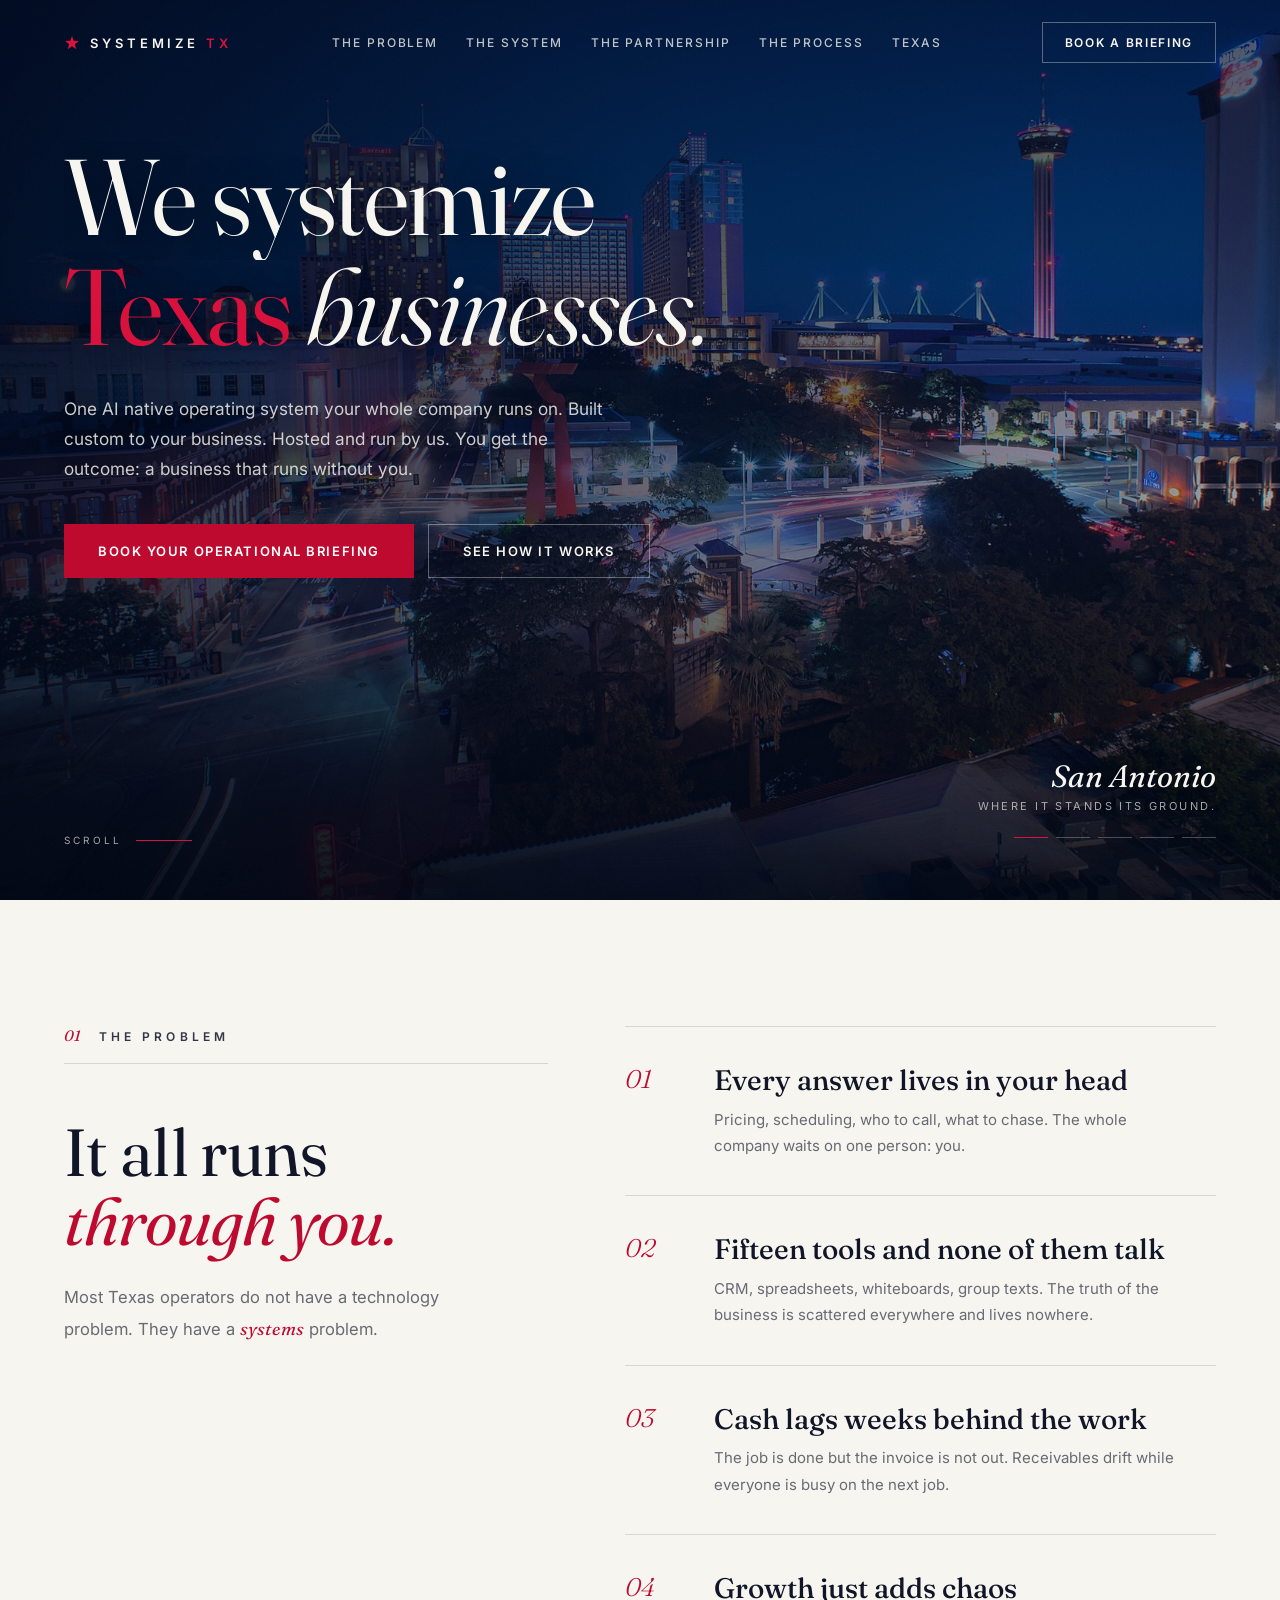
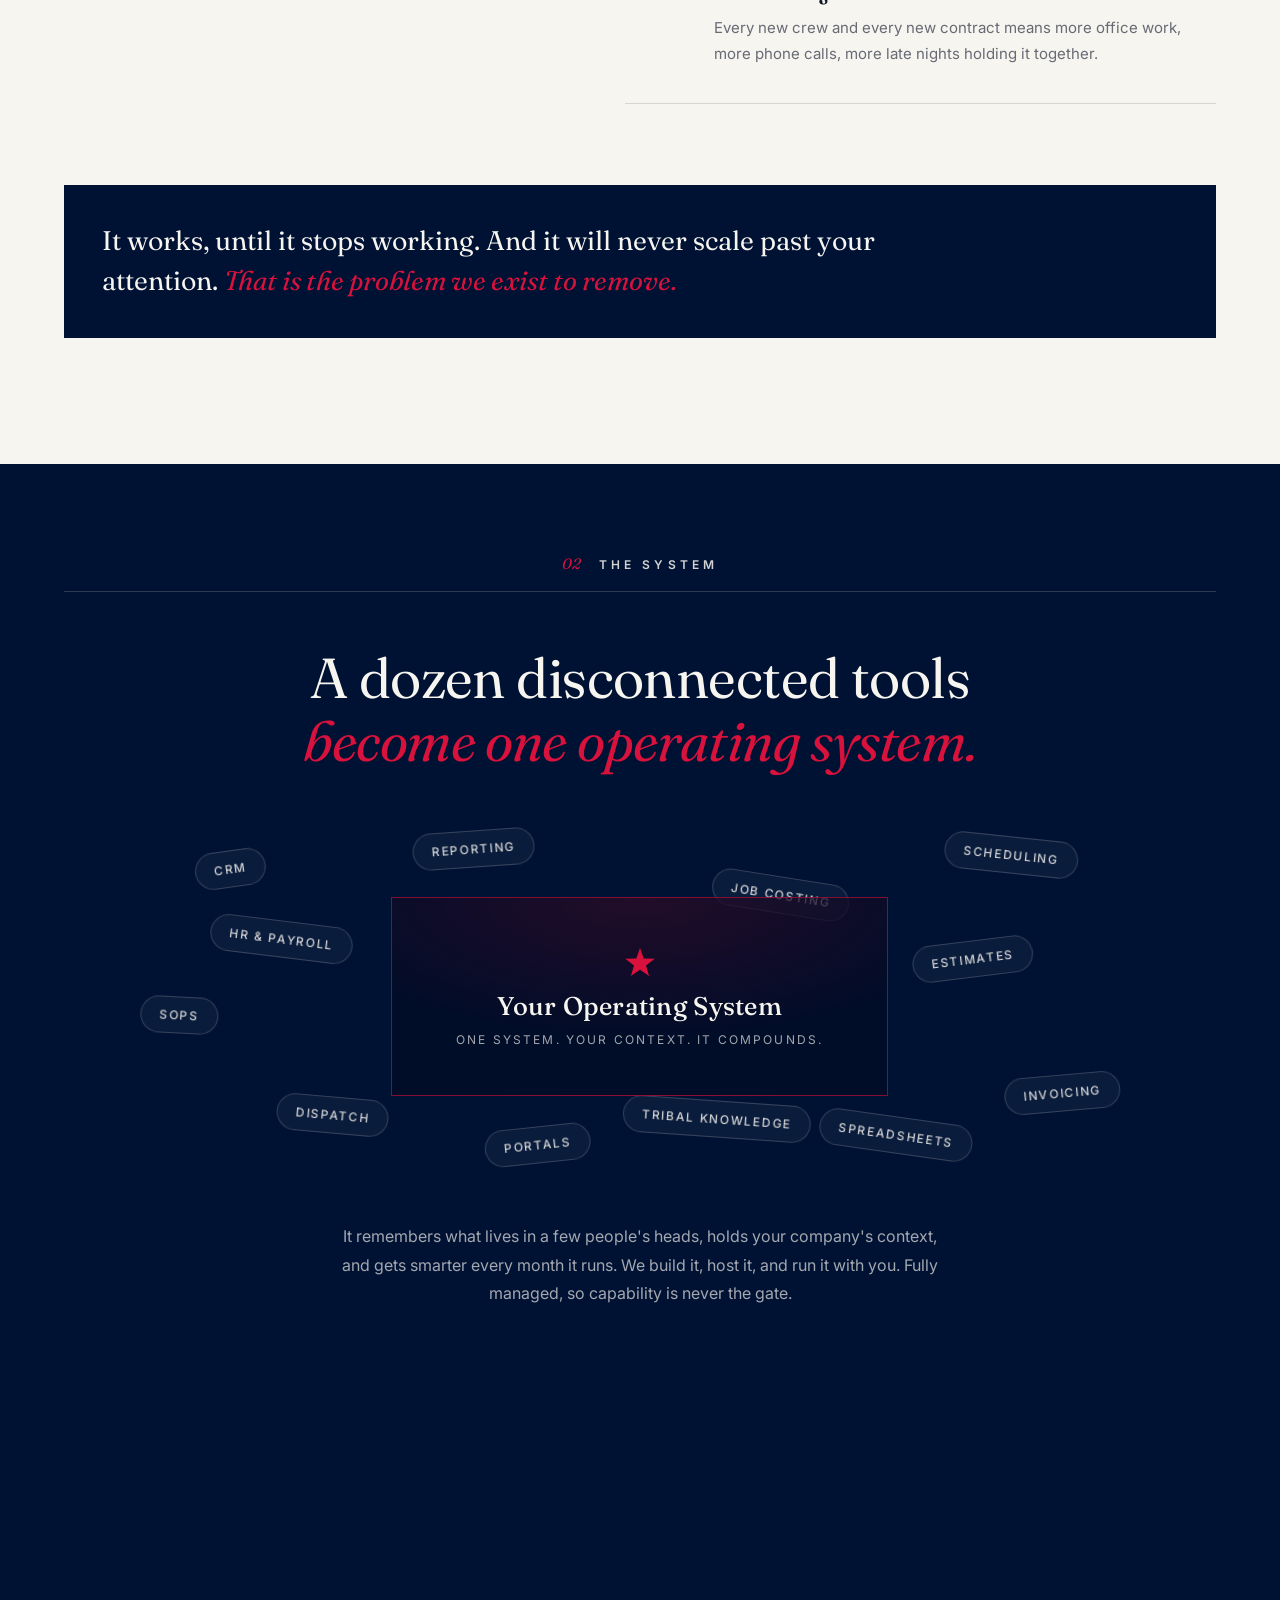
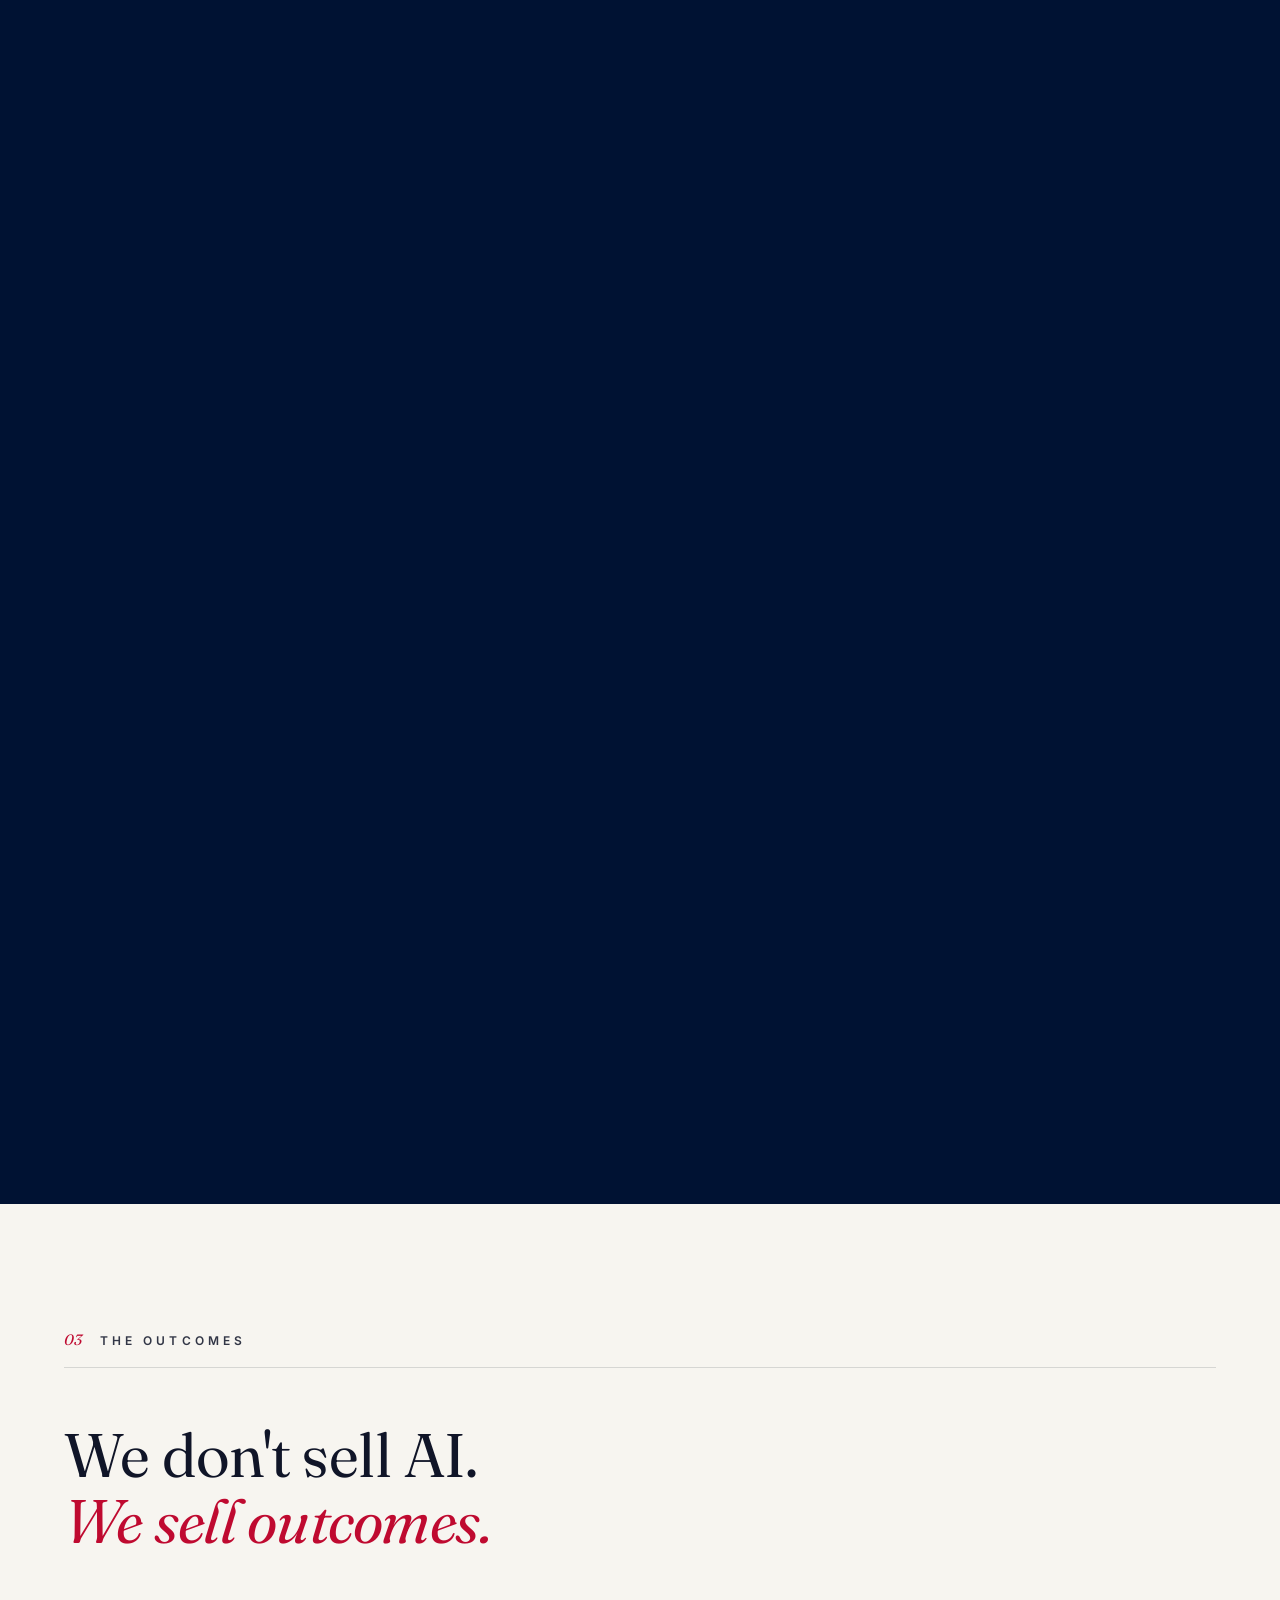
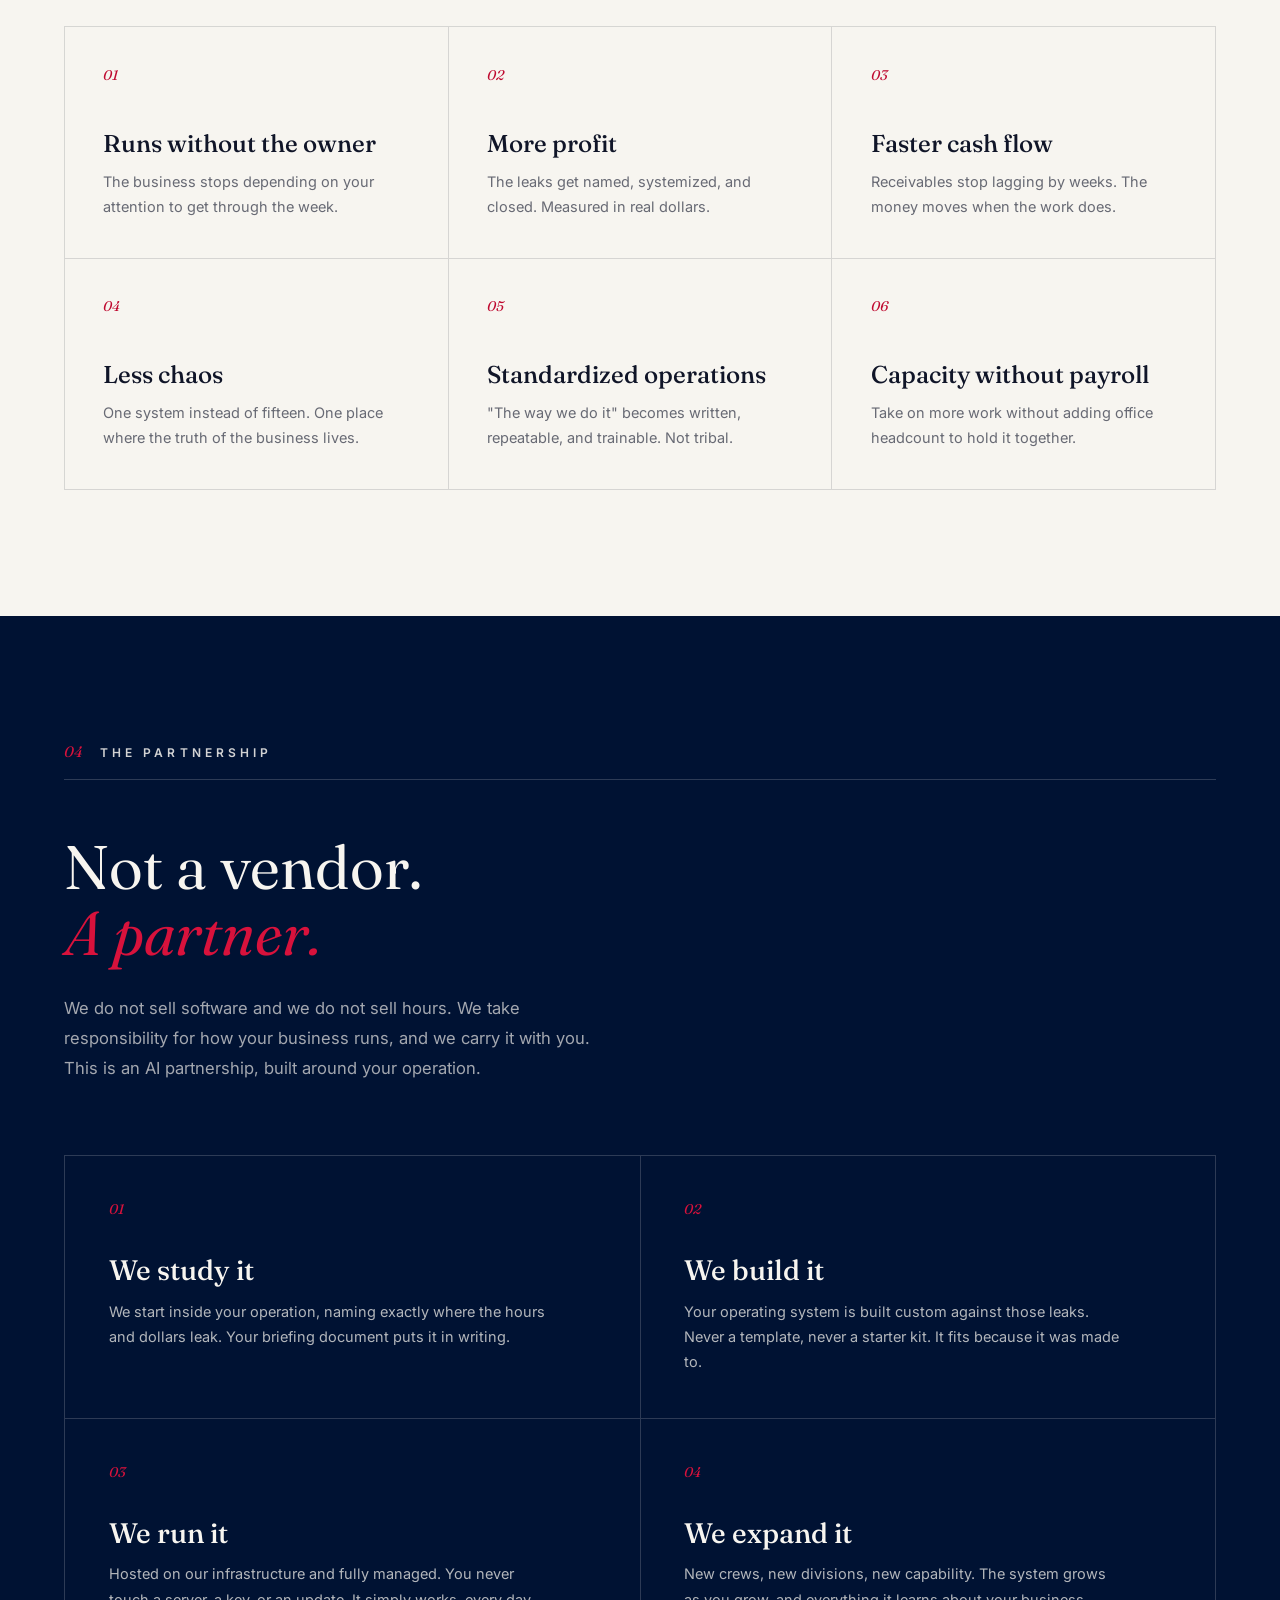
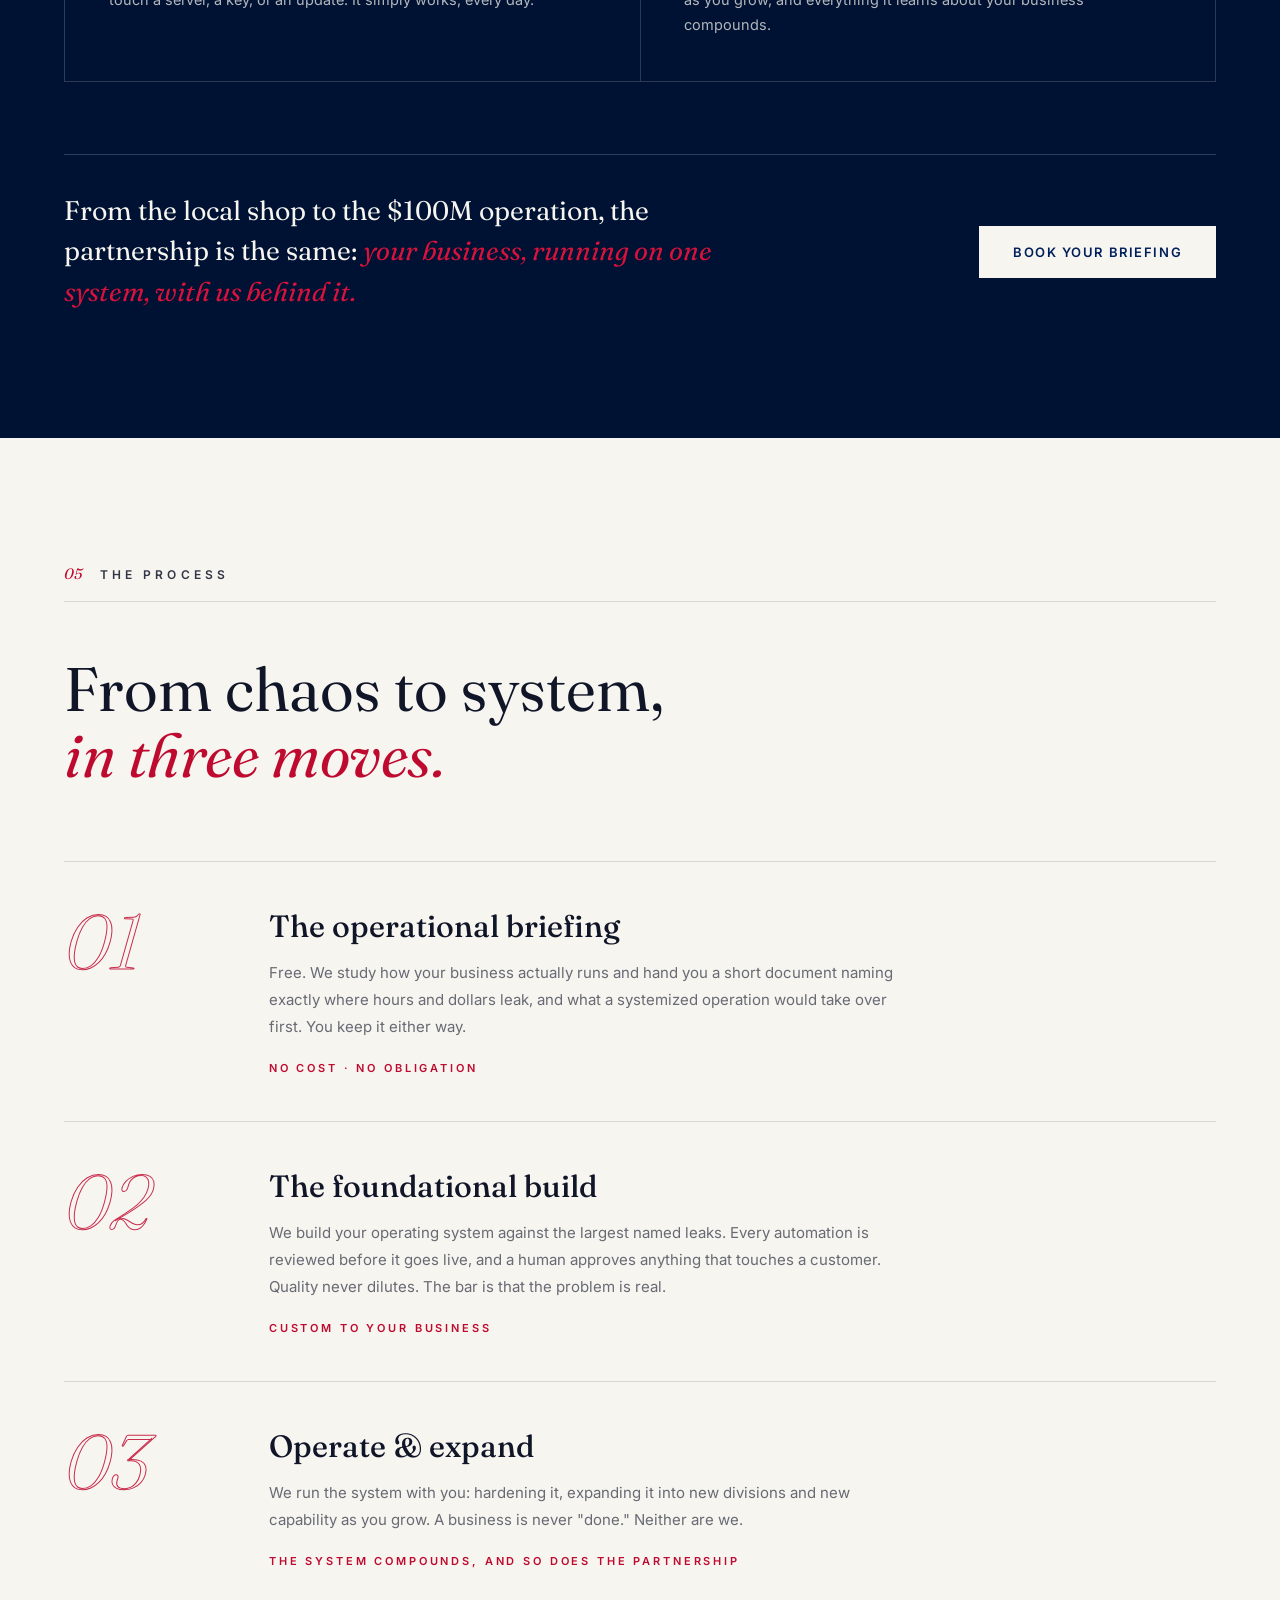
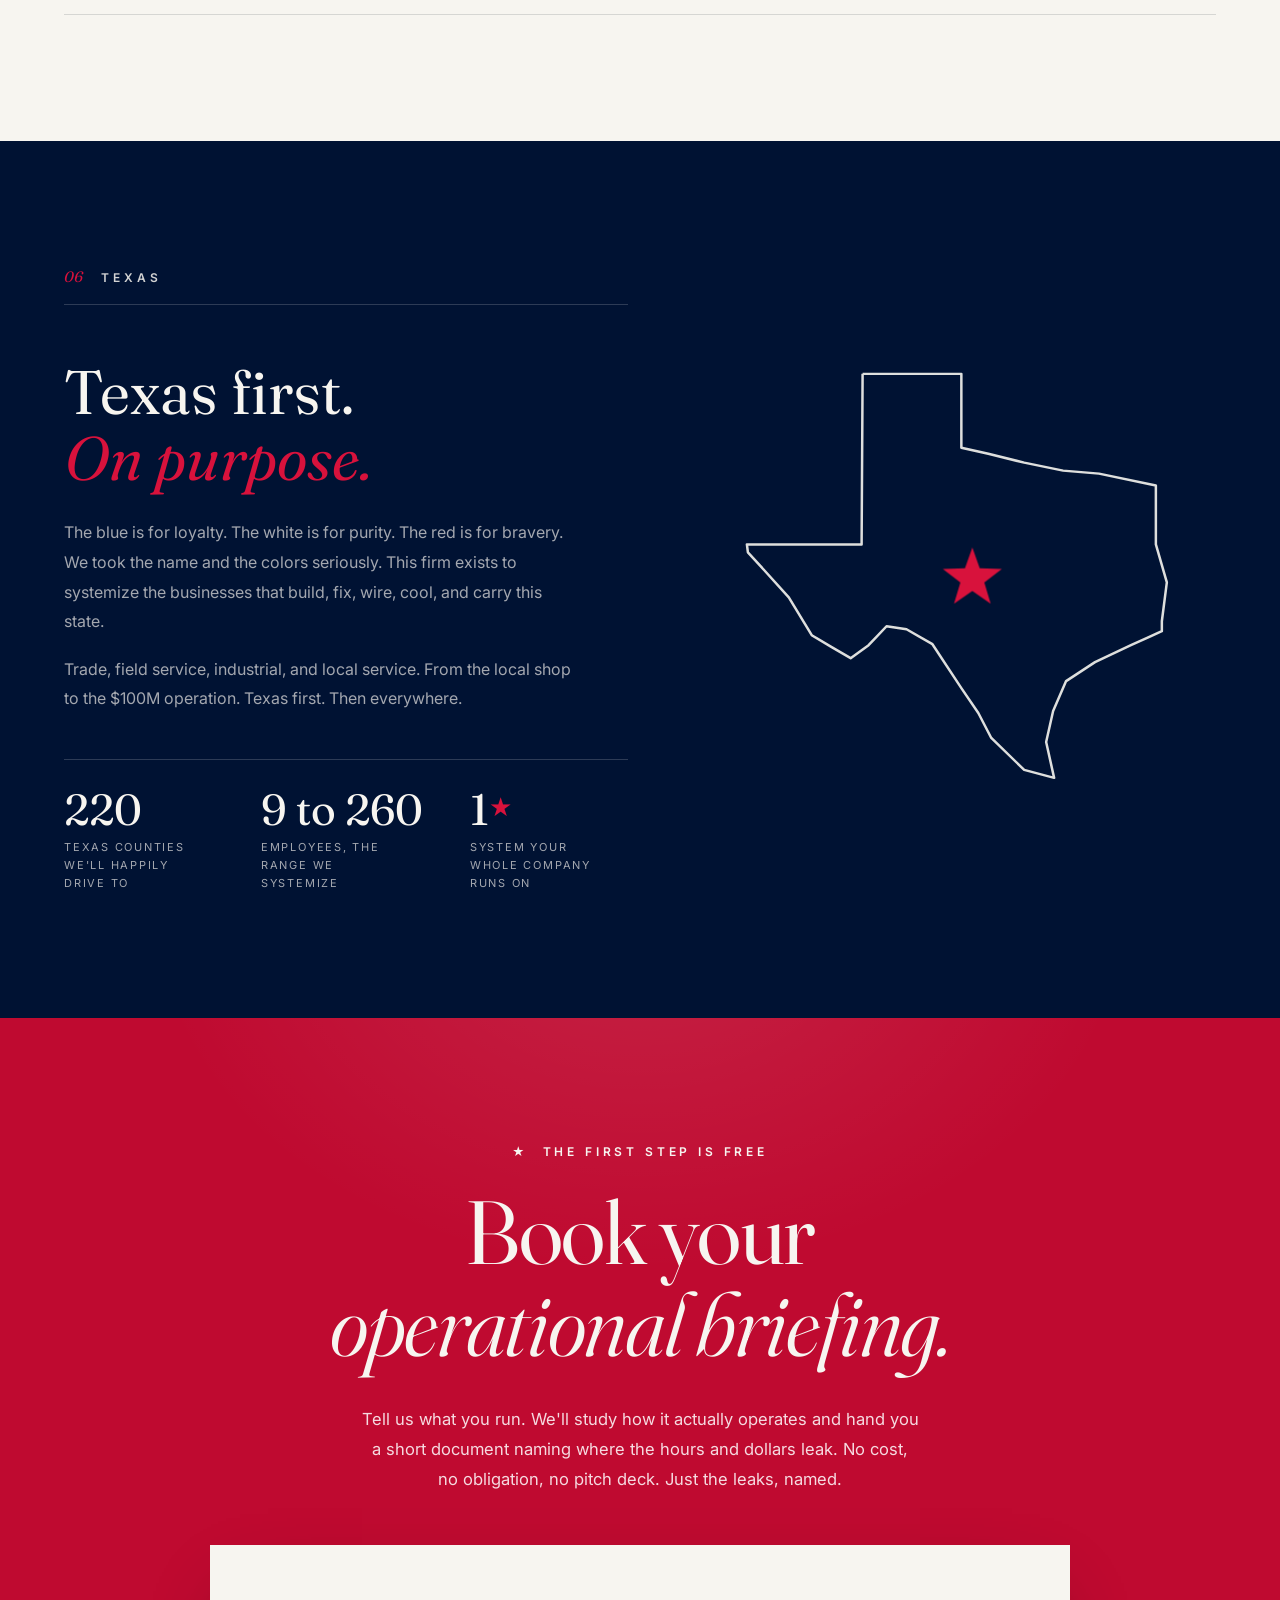
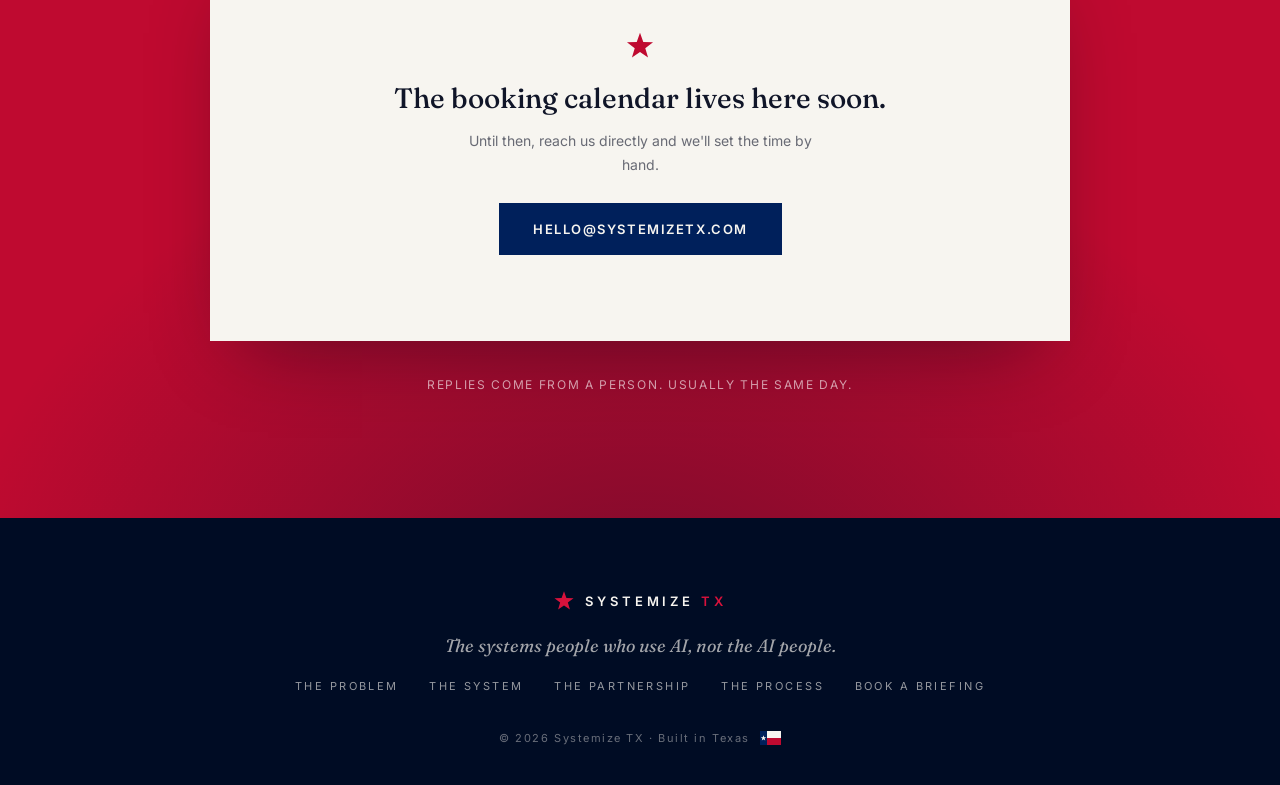
==== commit 54d283c5: "Fix system scene alignment, Texas footer flag, San Antonio first, mobile polish - The System: chips " ====
--- a/index.html
+++ b/index.html
@@ -8,6 +8,7 @@
   <meta property="og:title" content="Systemize TX | We systemize Texas businesses." />
   <meta property="og:description" content="One system your whole company runs on. Built custom. Hosted and run by us. More profit, faster cash flow, less chaos. A business that runs without the owner." />
   <meta property="og:type" content="website" />
+  <meta name="theme-color" content="#001233" />
   <link rel="icon" type="image/svg+xml" href="data:image/svg+xml,%3Csvg xmlns='http://www.w3.org/2000/svg' viewBox='0 0 100 100'%3E%3Crect width='100' height='100' fill='%2300205B'/%3E%3Cpath d='M50 18l7.8 21.8 23.2.6-18.4 14.2 6.6 22.2L50 63.6 30.8 76.8l6.6-22.2L19 40.4l23.2-.6z' fill='%23BF0A30'/%3E%3C/svg%3E" />
   <link rel="preconnect" href="https://fonts.googleapis.com" />
   <link rel="preconnect" href="https://fonts.gstatic.com" crossorigin />
@@ -69,8 +70,12 @@
     <section class="hero" id="hero">
       <div class="hero__slides" id="heroSlides" aria-hidden="true">
 
-        <div class="hero-slide is-active" data-city="Austin" data-line="Where it begins.">
-          <img class="hero-slide__img" src="assets/img/austin.jpg" alt="" style="object-position: 50% 42%;" />
+        <div class="hero-slide is-active" data-city="San Antonio" data-line="Where it stands its ground.">
+          <img class="hero-slide__img" src="assets/img/sanantonio.jpg" alt="" style="object-position: 55% 22%;" />
+        </div>
+
+        <div class="hero-slide" data-city="Austin" data-line="Where it begins.">
+          <img class="hero-slide__img" src="assets/img/austin.jpg" alt="" loading="lazy" style="object-position: 50% 42%;" />
         </div>
 
         <div class="hero-slide" data-city="Dallas" data-line="Where it scales.">
@@ -83,10 +88,6 @@
 
         <div class="hero-slide" data-city="Fort Worth" data-line="Where the work gets done.">
           <img class="hero-slide__img" src="assets/img/fortworth.jpg" alt="" loading="lazy" style="object-position: 50% 42%;" />
-        </div>
-
-        <div class="hero-slide" data-city="San Antonio" data-line="Where it stands its ground.">
-          <img class="hero-slide__img" src="assets/img/sanantonio.jpg" alt="" loading="lazy" style="object-position: 55% 22%;" />
         </div>
 
       </div>
@@ -109,14 +110,14 @@
       </div>
 
       <div class="hero__city" id="heroCity" aria-hidden="true">
-        <div class="hero__city-name" id="heroCityName">Austin</div>
-        <div class="hero__city-line" id="heroCityLine">Where it begins.</div>
+        <div class="hero__city-name" id="heroCityName">San Antonio</div>
+        <div class="hero__city-line" id="heroCityLine">Where it stands its ground.</div>
         <div class="hero__city-progress" id="heroCityProgress">
-          <button class="hero__city-dot is-active" data-slide="0" aria-label="Austin"><i></i></button>
-          <button class="hero__city-dot" data-slide="1" aria-label="Dallas"><i></i></button>
-          <button class="hero__city-dot" data-slide="2" aria-label="Houston"><i></i></button>
-          <button class="hero__city-dot" data-slide="3" aria-label="Fort Worth"><i></i></button>
-          <button class="hero__city-dot" data-slide="4" aria-label="San Antonio"><i></i></button>
+          <button class="hero__city-dot is-active" data-slide="0" aria-label="San Antonio"><i></i></button>
+          <button class="hero__city-dot" data-slide="1" aria-label="Austin"><i></i></button>
+          <button class="hero__city-dot" data-slide="2" aria-label="Dallas"><i></i></button>
+          <button class="hero__city-dot" data-slide="3" aria-label="Houston"><i></i></button>
+          <button class="hero__city-dot" data-slide="4" aria-label="Fort Worth"><i></i></button>
         </div>
       </div>
 
@@ -203,18 +204,18 @@
 
             <div class="system__stage">
               <div class="system__chips" id="systemChips" aria-hidden="true">
-                <span class="chip" style="--tx:-34vw; --ty:-12vh; --r:-8deg">CRM</span>
-                <span class="chip" style="--tx:30vw;  --ty:-14vh; --r:6deg">Scheduling</span>
-                <span class="chip" style="--tx:-24vw; --ty:12vh;  --r:5deg">Dispatch</span>
-                <span class="chip" style="--tx:36vw;  --ty:9vh;  --r:-5deg">Invoicing</span>
-                <span class="chip" style="--tx:-38vw; --ty:2vh;   --r:3deg">SOPs</span>
-                <span class="chip" style="--tx:20vw;  --ty:15vh;  --r:8deg">Spreadsheets</span>
-                <span class="chip" style="--tx:-13vw; --ty:-15vh; --r:-4deg">Reporting</span>
-                <span class="chip" style="--tx:11vw;  --ty:-10vh; --r:9deg">Job Costing</span>
-                <span class="chip" style="--tx:-28vw; --ty:-6vh;  --r:7deg">HR &amp; Payroll</span>
-                <span class="chip" style="--tx:26vw;  --ty:-4vh;  --r:-7deg">Estimates</span>
-                <span class="chip" style="--tx:-8vw;  --ty:16vh;  --r:-6deg">Portals</span>
-                <span class="chip" style="--tx:6vw;   --ty:12vh;  --r:4deg">Tribal knowledge</span>
+                <span class="chip" style="--tx:-32vw; --ty:-128px; --r:-8deg">CRM</span>
+                <span class="chip" style="--tx:29vw; --ty:-142px; --r:6deg">Scheduling</span>
+                <span class="chip" style="--tx:-24vw; --ty:118px; --r:5deg">Dispatch</span>
+                <span class="chip" style="--tx:33vw; --ty:96px; --r:-5deg">Invoicing</span>
+                <span class="chip" style="--tx:-36vw; --ty:18px; --r:3deg">SOPs</span>
+                <span class="chip" style="--tx:20vw; --ty:138px; --r:8deg">Spreadsheets</span>
+                <span class="chip" style="--tx:-13vw; --ty:-148px; --r:-4deg">Reporting</span>
+                <span class="chip" style="--tx:11vw; --ty:-102px; --r:9deg">Job Costing</span>
+                <span class="chip" style="--tx:-28vw; --ty:-58px; --r:7deg">HR &amp; Payroll</span>
+                <span class="chip" style="--tx:26vw; --ty:-38px; --r:-7deg">Estimates</span>
+                <span class="chip" style="--tx:-8vw; --ty:148px; --r:-6deg">Portals</span>
+                <span class="chip" style="--tx:6vw; --ty:122px; --r:4deg">Tribal knowledge</span>
               </div>
               <div class="system__core" id="systemCore">
                 <svg viewBox="0 0 100 100" width="34" height="34" aria-hidden="true">
@@ -469,7 +470,7 @@
           <a href="#process">The Process</a>
           <a href="#contact">Book a briefing</a>
         </nav>
-        <p class="footer__legal">© 2026 Systemize TX · Built in Texas <span class="footer__flag" aria-hidden="true"><i></i><i></i><i></i></span></p>
+        <p class="footer__legal">© 2026 Systemize TX · Built in Texas <svg class="footer__flag" aria-hidden="true" viewBox="0 0 30 20" width="21" height="14"><rect width="30" height="20" fill="#F7F5F0"/><rect width="10" height="20" fill="#00205B"/><rect x="10" y="10" width="20" height="10" fill="#BF0A30"/><path d="M5 6.2l1 2.75 2.9.08-2.3 1.78.83 2.79L5 11.94l-2.43 1.66.83-2.79-2.3-1.78 2.9-.08z" fill="#F7F5F0"/></svg></p>
       </div>
     </footer>
 
--- a/css/style.css
+++ b/css/style.css
@@ -480,12 +480,14 @@
 
 .system__stage {
   position: relative;
-  height: clamp(300px, 42vh, 440px);
+  height: clamp(340px, 42vh, 440px);
   margin: clamp(24px, 4vh, 48px) 0;
   display: grid; place-items: center;
 }
+.system__chips { position: absolute; inset: 0; pointer-events: none; }
 .chip {
   position: absolute;
+  left: 50%; top: 50%;
   padding: 10px 18px;
   font-size: 12px; letter-spacing: 0.14em; text-transform: uppercase; font-weight: 500;
   color: rgba(247, 245, 240, 0.85);
@@ -493,7 +495,7 @@
   background: rgba(247, 245, 240, 0.04);
   border-radius: 999px;
   white-space: nowrap;
-  transform: translate(var(--tx), var(--ty)) rotate(var(--r));
+  transform: translate(-50%, -50%) translate(var(--tx), var(--ty)) rotate(var(--r));
   will-change: transform, opacity;
 }
 .system__core {
@@ -792,10 +794,7 @@
   display: inline-flex; align-items: center; gap: 10px;
   padding-top: 16px;
 }
-.footer__flag { display: inline-flex; width: 21px; height: 13px; }
-.footer__flag i:nth-child(1) { width: 7px; background: var(--blue); }
-.footer__flag i:nth-child(2) { width: 7px; background: var(--paper); }
-.footer__flag i:nth-child(3) { width: 7px; background: var(--red); }
+.footer__flag { display: inline-block; flex: none; }
 
 /* ============ RESPONSIVE ============ */
 @media (max-width: 960px) {
@@ -810,12 +809,28 @@
   .texas__map { max-width: 420px; margin-inline: auto; }
 }
 @media (max-width: 600px) {
+  :root { --section-pad: clamp(72px, 12vh, 120px); }
   .outcomes__grid { grid-template-columns: 1fr; }
   .step { grid-template-columns: 1fr; gap: 14px; }
   .hero__content { padding-bottom: clamp(170px, 24vh, 240px); }
-  .hero__city { right: var(--gutter); bottom: 88px; }
+  .hero__title { font-size: clamp(42px, 12vw, 60px); }
+  .hero__actions { flex-direction: column; align-items: stretch; }
+  .hero__actions .btn { width: 100%; }
+  .hero__city { right: var(--gutter); bottom: 92px; }
   .hero__scrollcue { display: none; }
   .texas__stats { grid-template-columns: 1fr 1fr; }
+  .texas-stat strong { font-size: clamp(26px, 8vw, 36px); }
+  .system__stage { height: 340px; }
+  .chip { padding: 8px 14px; font-size: 10.5px; }
+  .chip:nth-child(n+10) { display: none; }
+  .system__core { padding: 24px 28px; }
+  .cta__title { font-size: clamp(38px, 11vw, 56px); }
+  .booking__embed { min-height: 300px; padding: 24px 18px; }
+  .booking__placeholder .btn { width: 100%; }
+  .partnership__band .btn { width: 100%; }
+  .problem__coda { margin-inline: calc(var(--gutter) * -0); }
+  .pain__body p { font-size: 14px; }
+  .footer__links { gap: 12px 18px; }
 }
 
 /* ============ REDUCED MOTION ============ */
@@ -828,7 +843,7 @@
   }
   [data-reveal], [data-hero-fade] { opacity: 1 !important; transform: none !important; }
   .hero__word { transform: none !important; }
-  .chip { opacity: 1 !important; }
+  .chip { opacity: 0.3 !important; }
   .system__core { opacity: 1 !important; transform: none !important; }
   #texasPath { stroke-dashoffset: 0; }
   .texas__map-star { opacity: 1; }
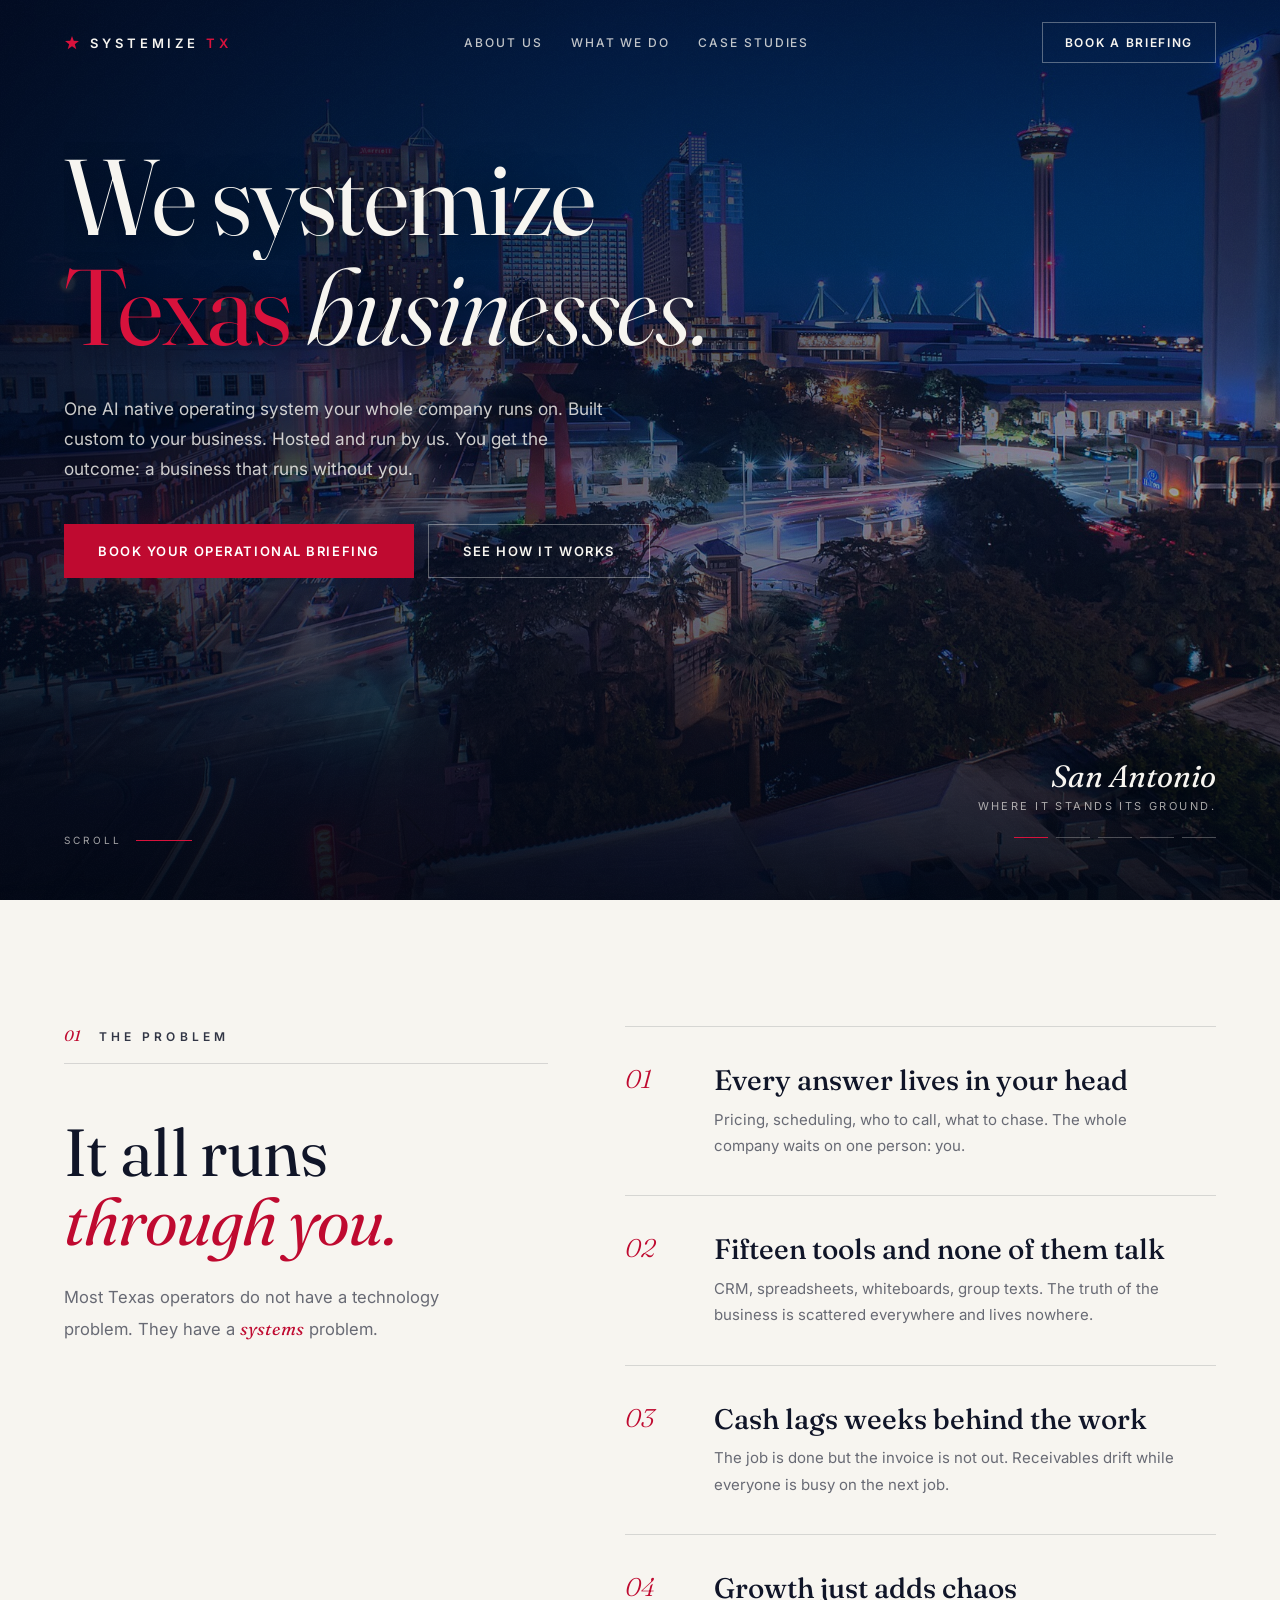
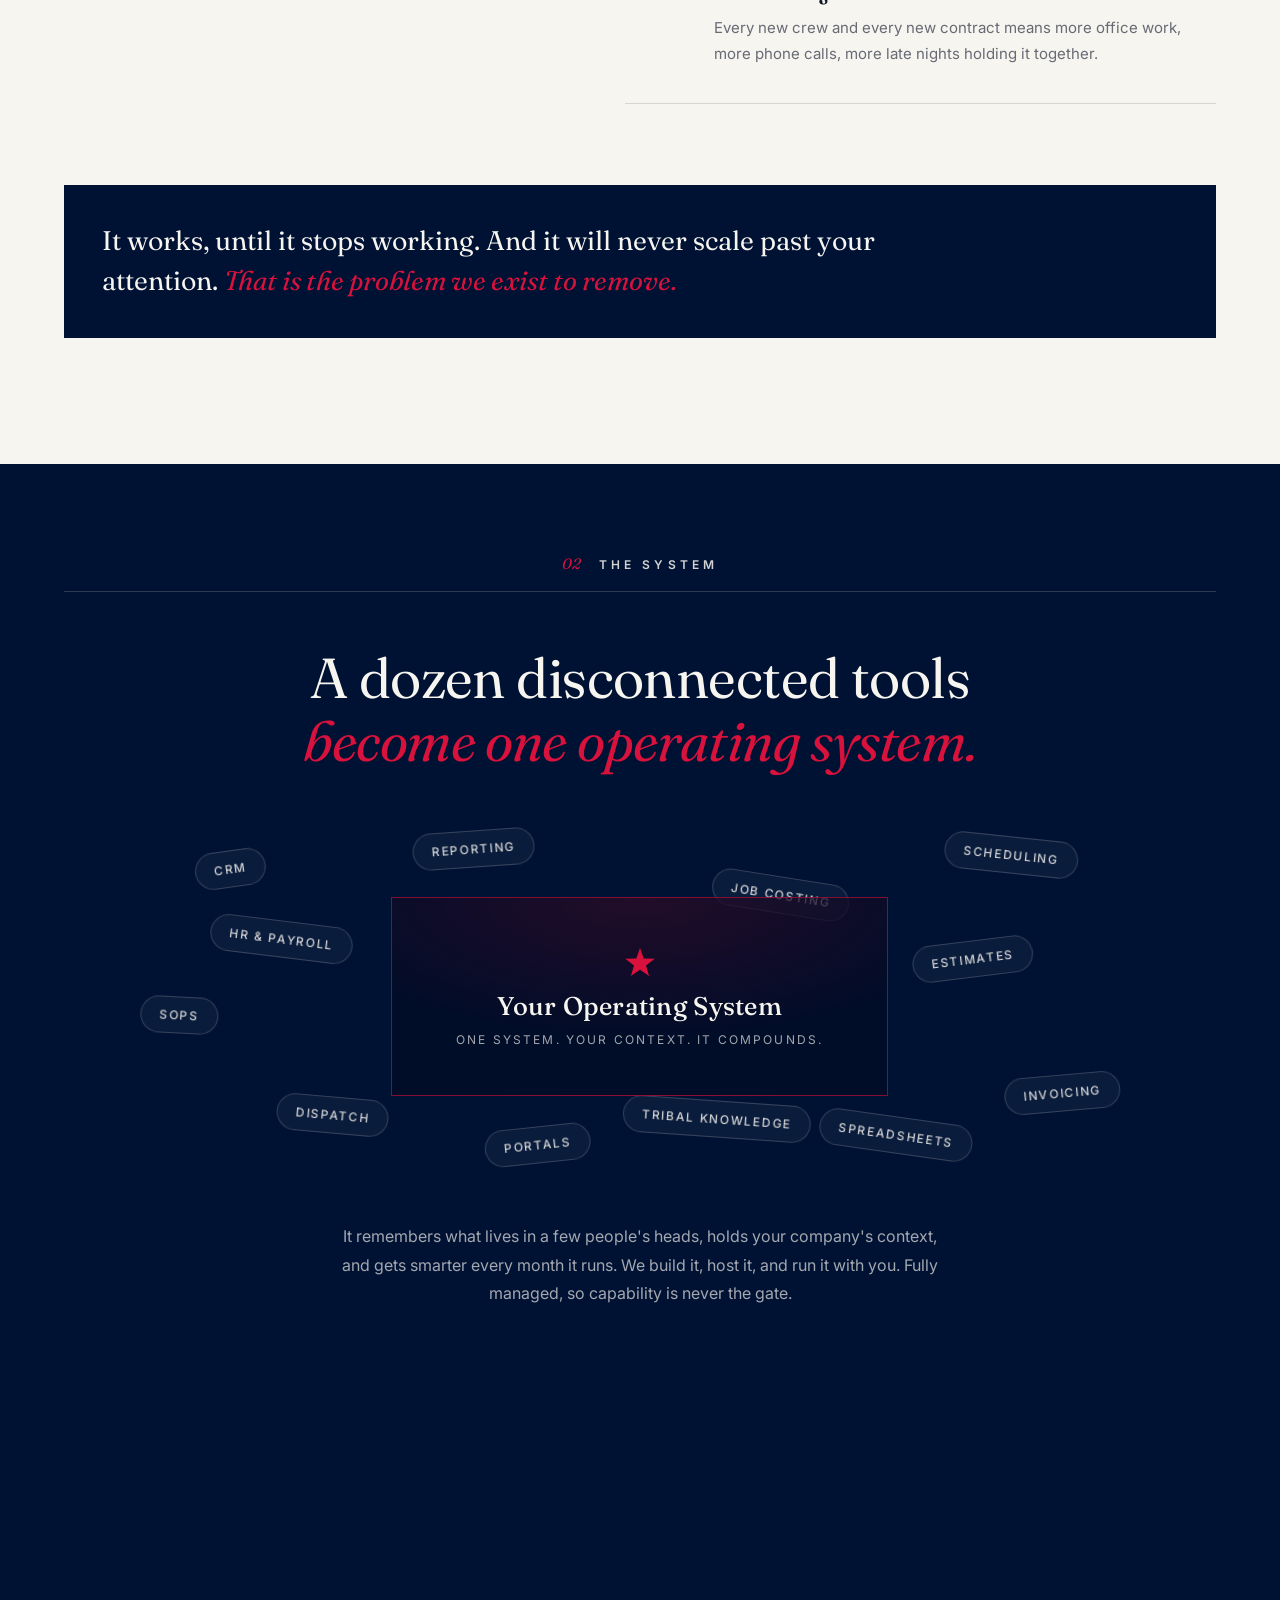
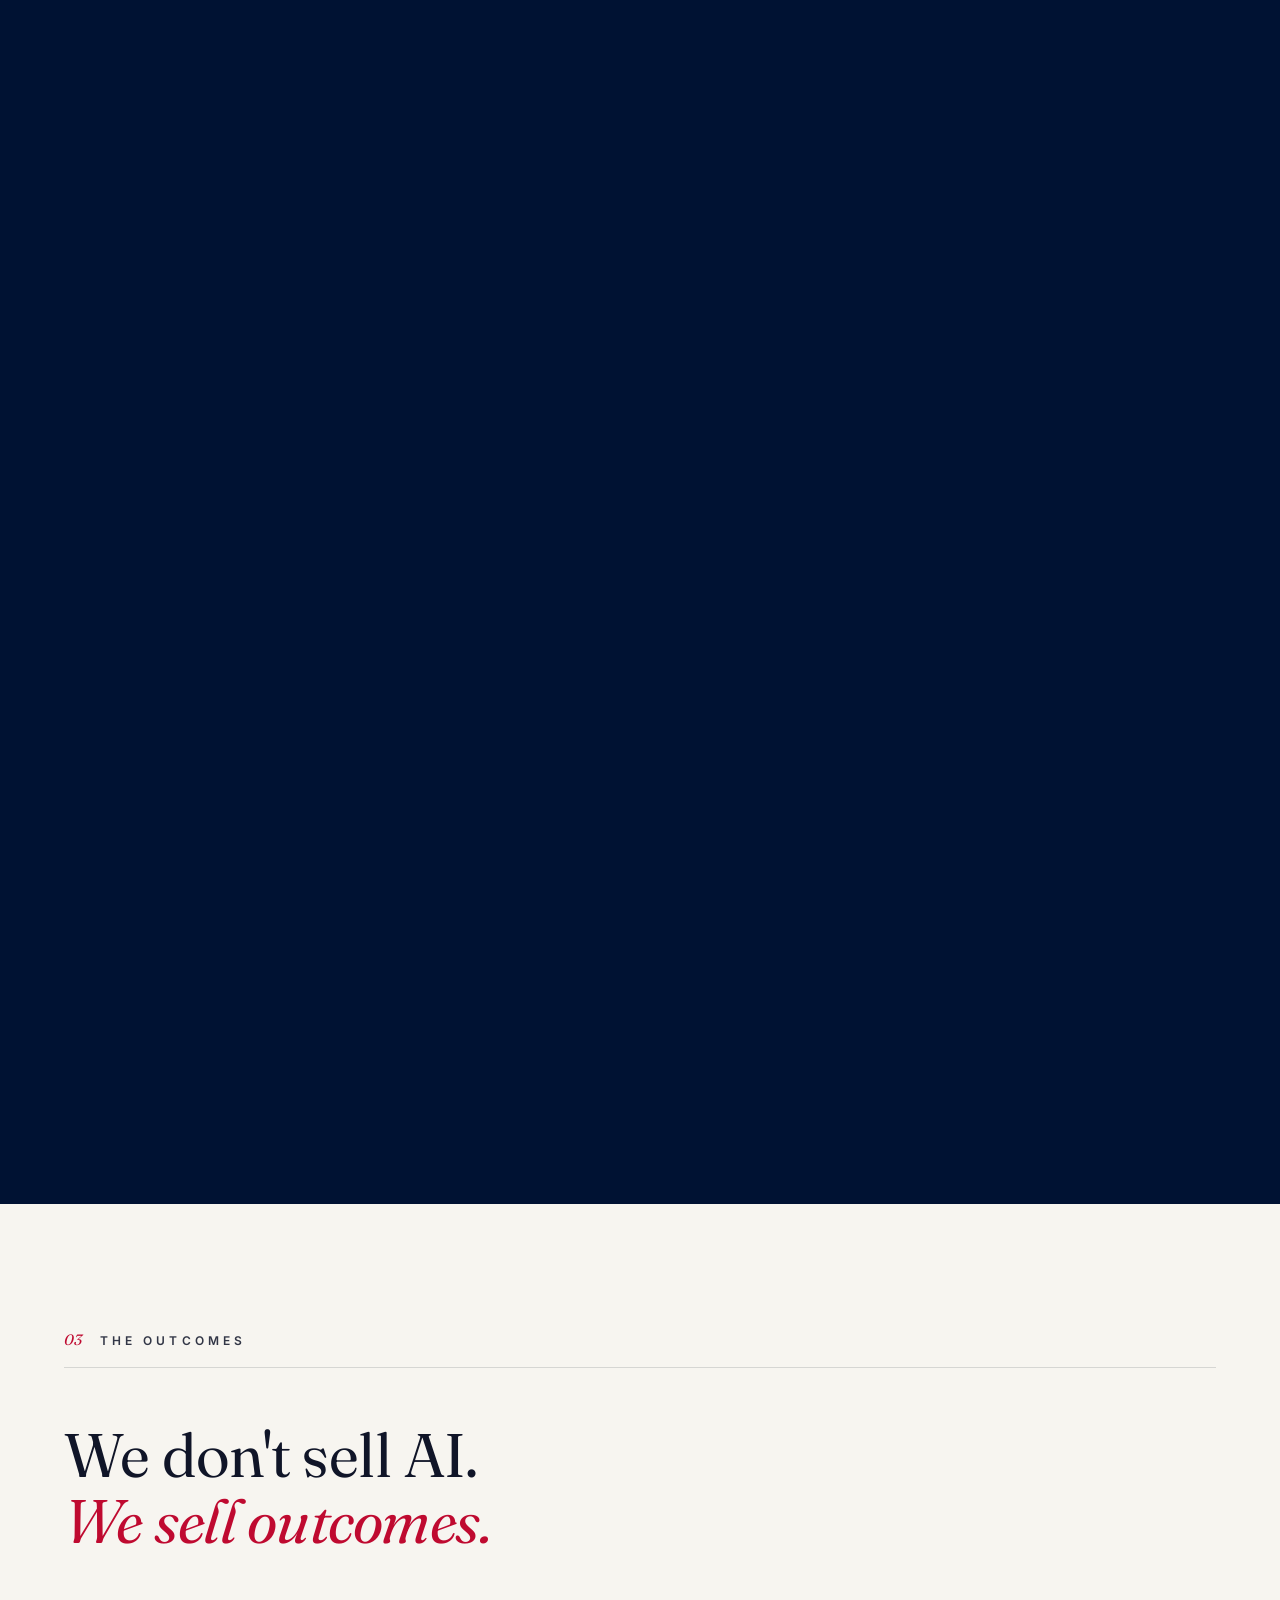
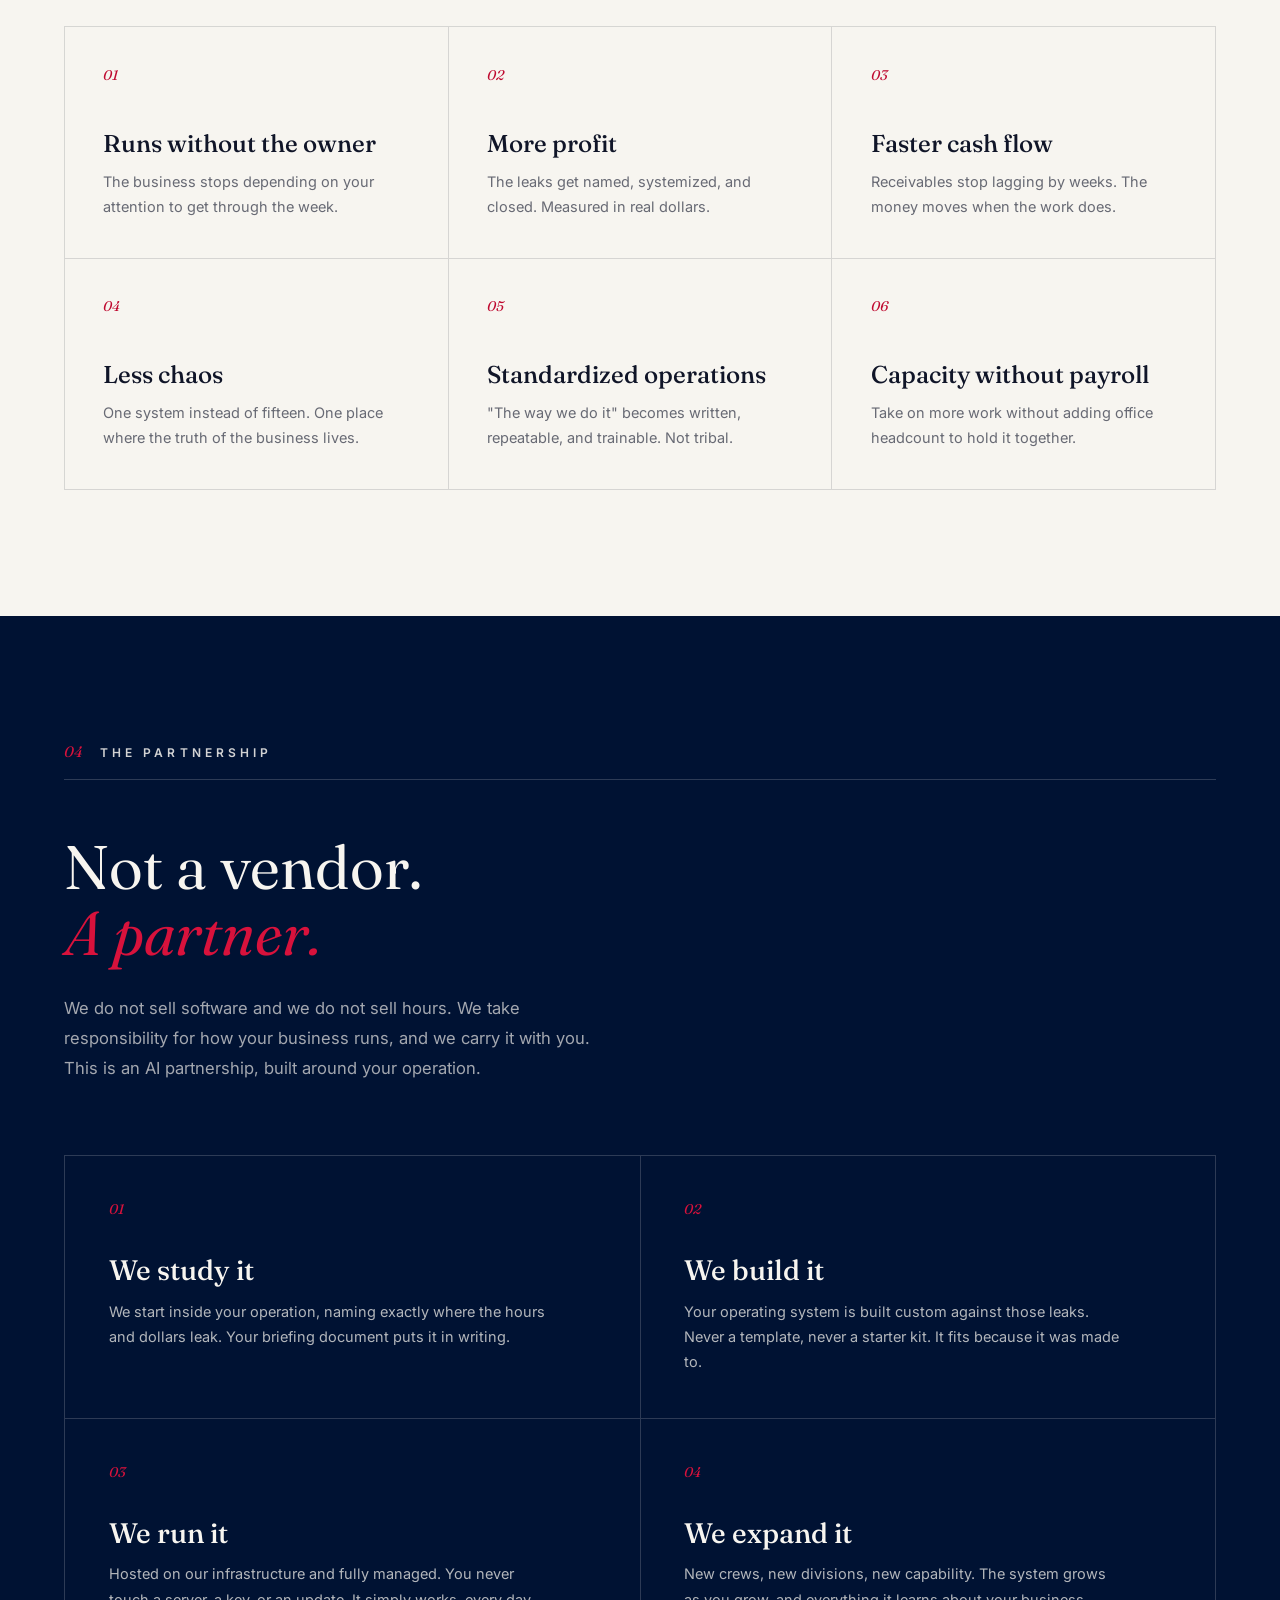
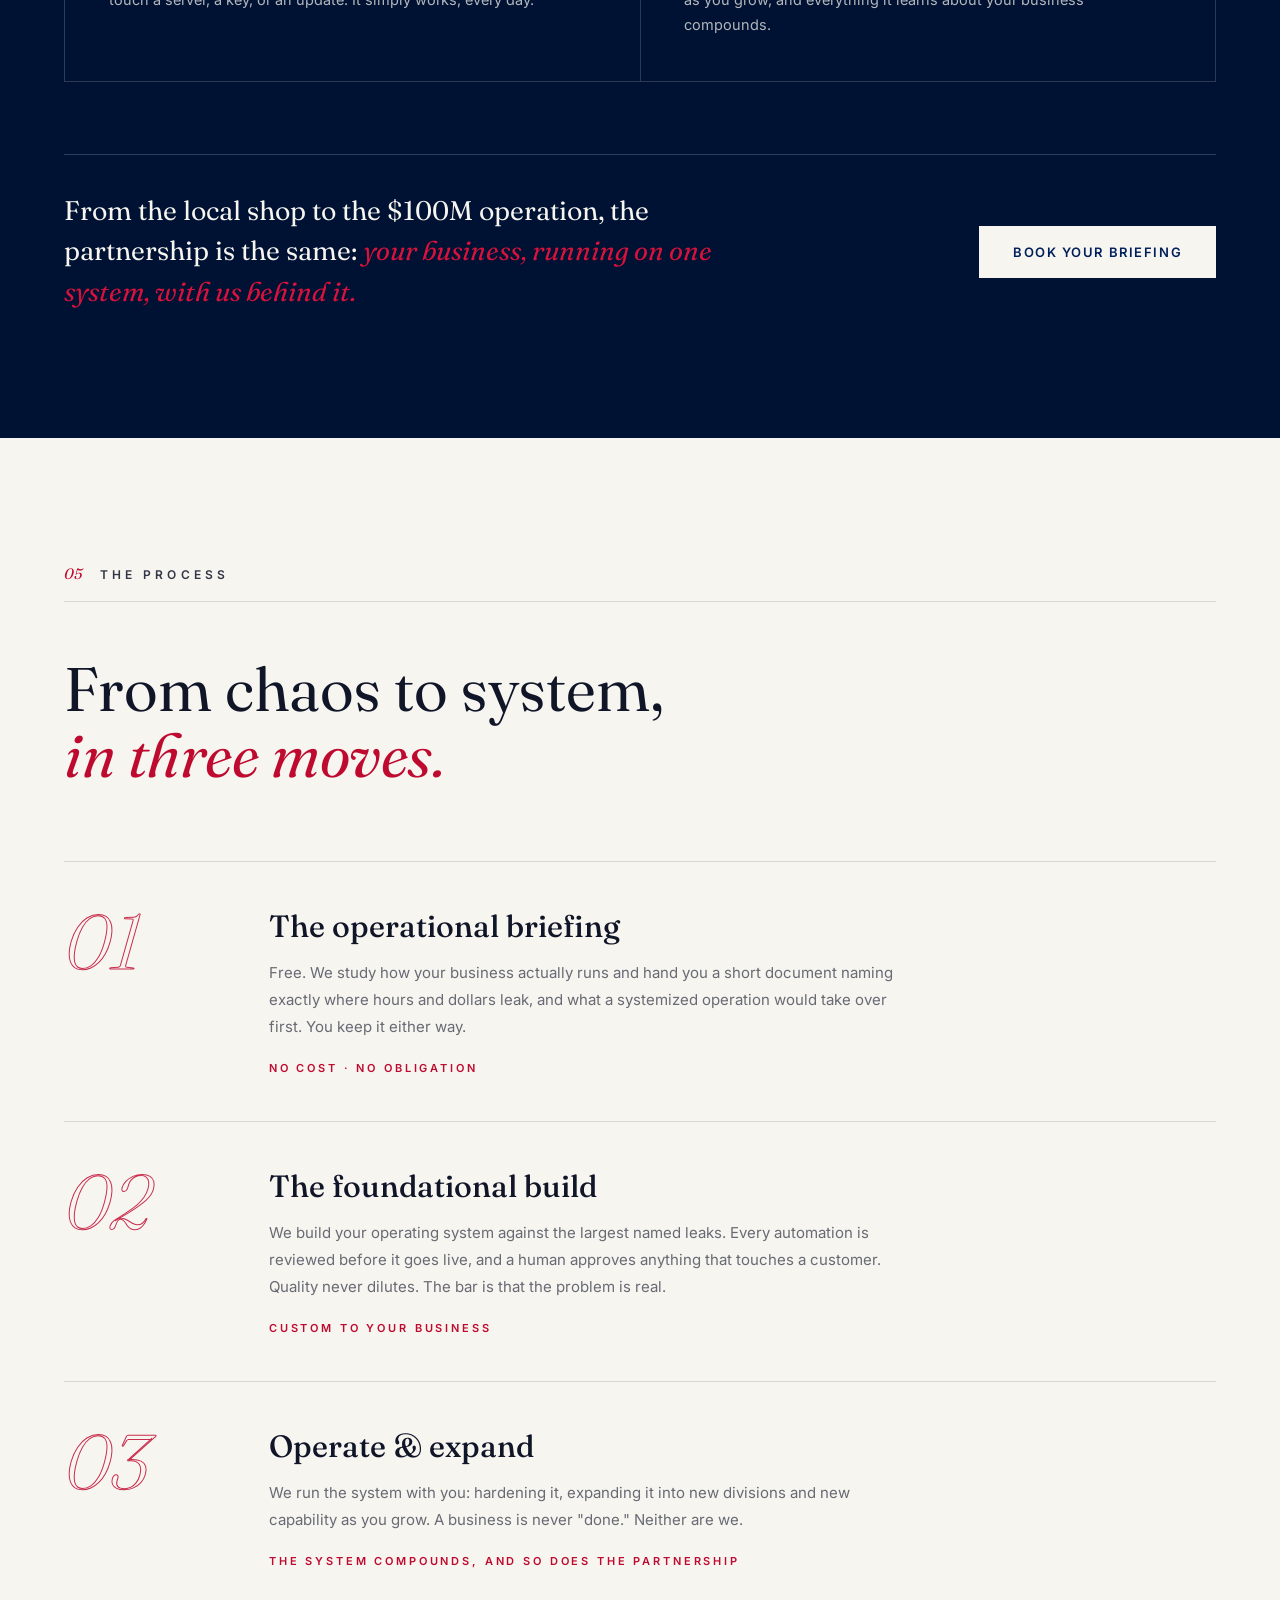
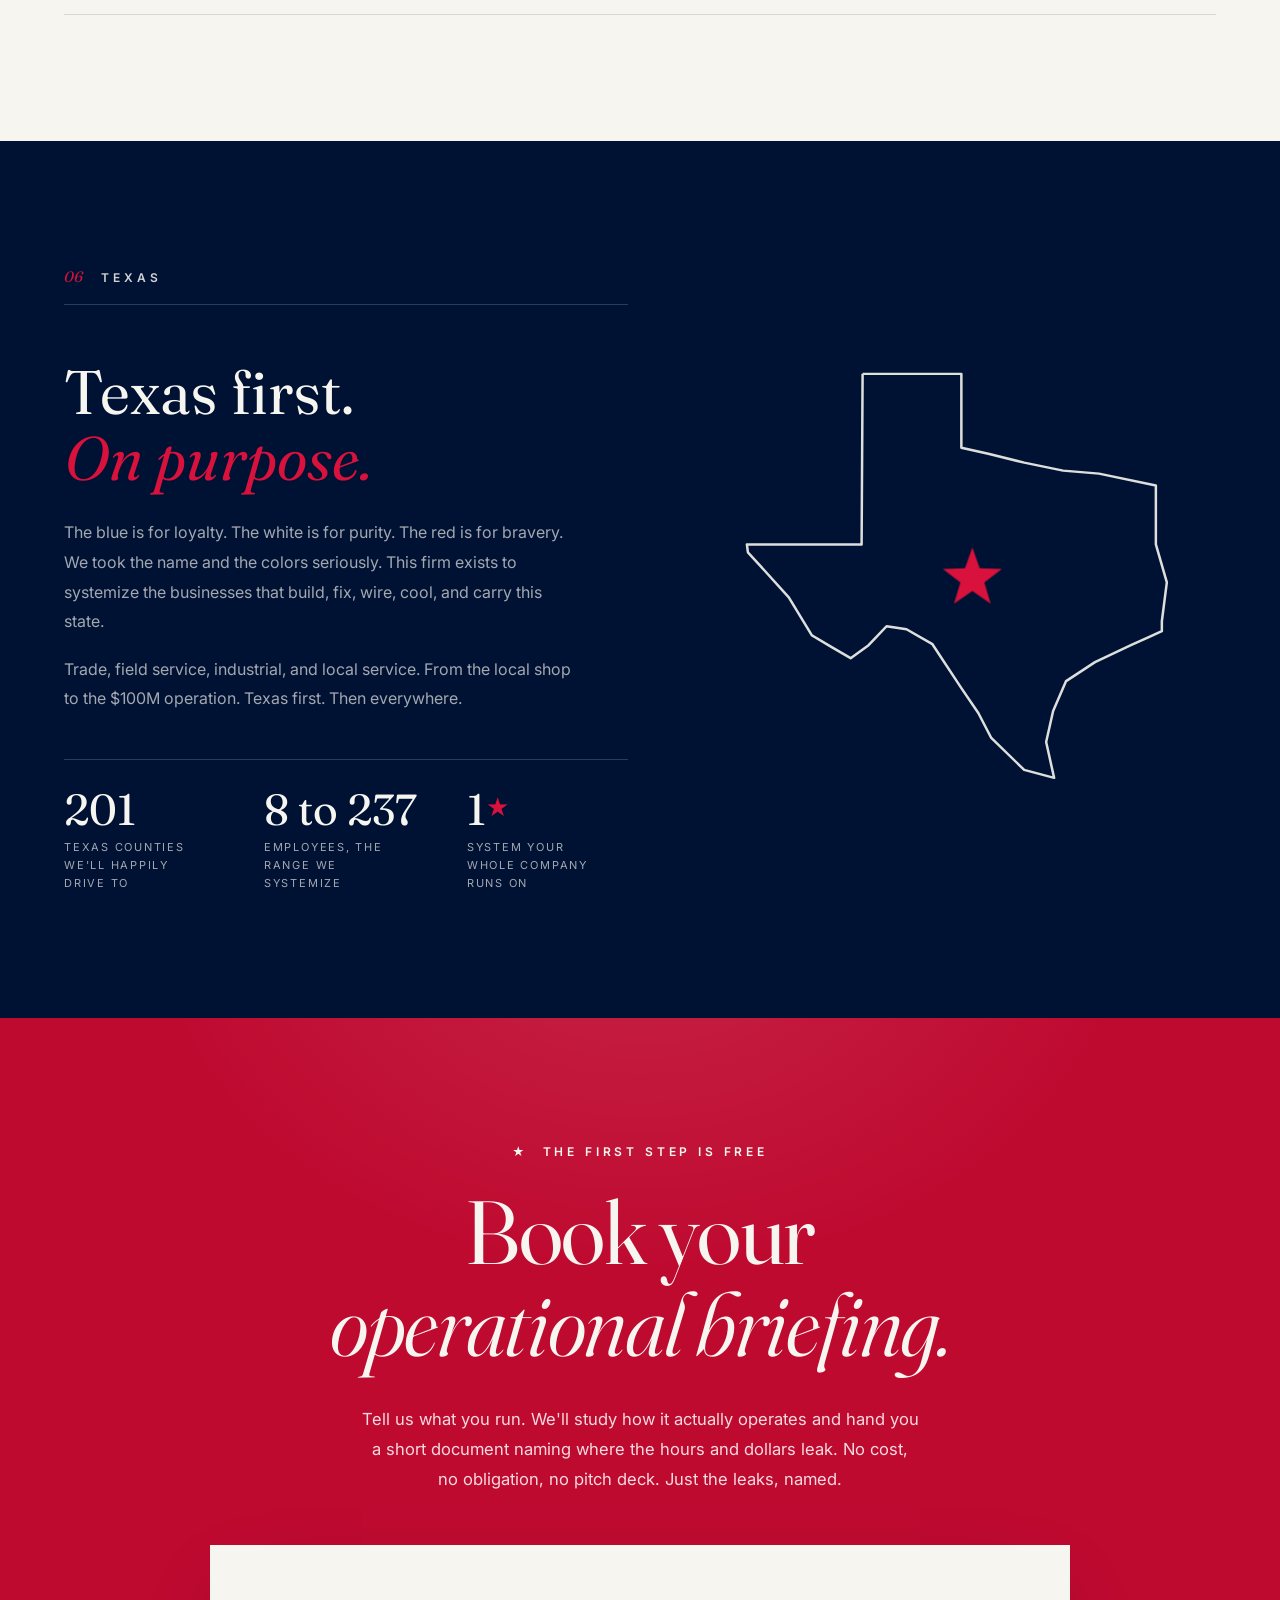
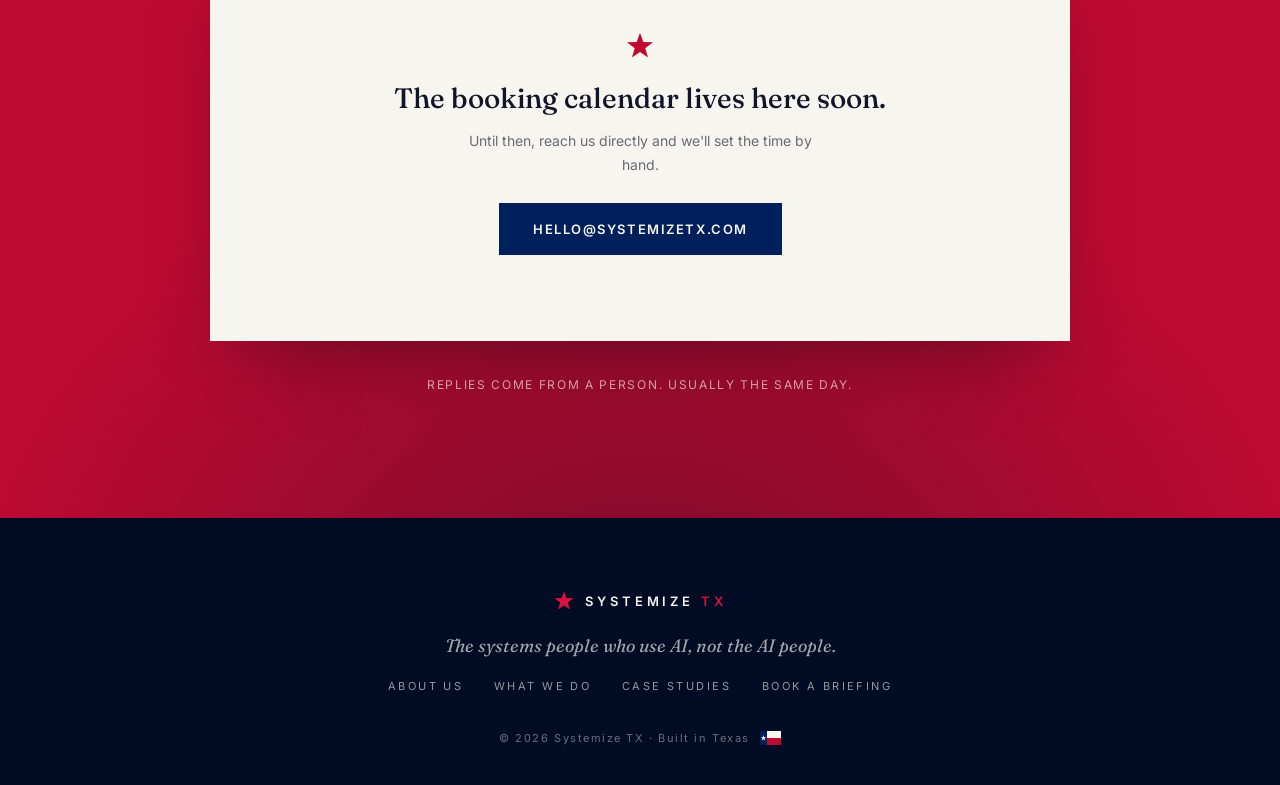
==== commit f9d9e154: "Add B2B multi page structure: About Us, What We Do, Case Studies Follows the B2B conversion playbook" ====
--- a/index.html
+++ b/index.html
@@ -40,11 +40,9 @@
       <span class="nav__word">SYSTEMIZE&nbsp;<em>TX</em></span>
     </a>
     <nav class="nav__links" aria-label="Primary">
-      <a href="#problem">The Problem</a>
-      <a href="#system">The System</a>
-      <a href="#partnership">The Partnership</a>
-      <a href="#process">The Process</a>
-      <a href="#texas">Texas</a>
+      <a href="about.html">About Us</a>
+      <a href="services.html">What We Do</a>
+      <a href="case-studies.html">Case Studies</a>
     </nav>
     <a class="nav__cta" href="#contact"><span>Book a briefing</span></a>
     <button class="nav__burger" id="navBurger" aria-label="Open menu" aria-expanded="false">
@@ -55,11 +53,9 @@
   <!-- Mobile menu -->
   <div class="mobilemenu" id="mobileMenu" aria-hidden="true">
     <nav class="mobilemenu__links">
-      <a href="#problem"><i>01</i> The Problem</a>
-      <a href="#system"><i>02</i> The System</a>
-      <a href="#partnership"><i>03</i> The Partnership</a>
-      <a href="#process"><i>04</i> The Process</a>
-      <a href="#texas"><i>05</i> Texas</a>
+      <a href="about.html"><i>01</i> About Us</a>
+      <a href="services.html"><i>02</i> What We Do</a>
+      <a href="case-studies.html"><i>03</i> Case Studies</a>
       <a href="#contact" class="mobilemenu__cta">Book a briefing</a>
     </nav>
   </div>
@@ -464,10 +460,9 @@
         </div>
         <p class="footer__tag">The systems people who use AI, not the AI people.</p>
         <nav class="footer__links" aria-label="Footer">
-          <a href="#problem">The Problem</a>
-          <a href="#system">The System</a>
-          <a href="#partnership">The Partnership</a>
-          <a href="#process">The Process</a>
+          <a href="about.html">About Us</a>
+          <a href="services.html">What We Do</a>
+          <a href="case-studies.html">Case Studies</a>
           <a href="#contact">Book a briefing</a>
         </nav>
         <p class="footer__legal">© 2026 Systemize TX · Built in Texas <svg class="footer__flag" aria-hidden="true" viewBox="0 0 30 20" width="21" height="14"><rect width="30" height="20" fill="#F7F5F0"/><rect width="10" height="20" fill="#00205B"/><rect x="10" y="10" width="20" height="10" fill="#BF0A30"/><path d="M5 6.2l1 2.75 2.9.08-2.3 1.78.83 2.79L5 11.94l-2.43 1.66.83-2.79-2.3-1.78 2.9-.08z" fill="#F7F5F0"/></svg></p>
--- a/css/style.css
+++ b/css/style.css
@@ -796,6 +796,330 @@
 }
 .footer__flag { display: inline-block; flex: none; }
 
+/* ============ SUBPAGES ============ */
+.nav__links a.is-current { opacity: 1; }
+.nav__links a.is-current::after { transform: scaleX(1); }
+
+.pagehero {
+  background: var(--blue-deep);
+  color: var(--paper);
+  padding: clamp(150px, 22vh, 240px) 0 clamp(64px, 9vh, 110px);
+  position: relative;
+  overflow: hidden;
+}
+.pagehero::after {
+  content: ""; position: absolute; inset: 0; pointer-events: none;
+  background: radial-gradient(90% 70% at 80% 0%, rgba(191, 10, 48, 0.14) 0%, transparent 55%);
+}
+.pagehero > .container { position: relative; z-index: 1; }
+.pagehero__eyebrow {
+  font-size: 12px; letter-spacing: 0.32em; text-transform: uppercase; font-weight: 600;
+  color: var(--light-soft);
+  margin-bottom: clamp(18px, 3vh, 28px);
+}
+.pagehero__eyebrow i { font-style: normal; color: var(--red-bright); margin-right: 8px; }
+.pagehero__title {
+  font-family: var(--serif); font-weight: 380;
+  font-size: clamp(40px, 6.4vw, 92px);
+  line-height: 1.04; letter-spacing: -0.014em;
+  margin-bottom: clamp(20px, 3vh, 32px);
+}
+.pagehero__title em { font-style: italic; color: var(--red-bright); }
+.pagehero__lede {
+  max-width: 620px;
+  font-size: clamp(15px, 1.35vw, 18px); line-height: 1.8;
+  color: var(--light-soft);
+}
+
+/* stats strip */
+.stats-strip { background: var(--blue-ink); color: var(--paper); padding: clamp(36px, 6vh, 64px) 0; }
+.stats-strip__grid { display: grid; grid-template-columns: repeat(4, 1fr); gap: clamp(20px, 3vw, 48px); }
+.stat { text-align: center; }
+.stat strong {
+  display: block; white-space: nowrap;
+  font-family: var(--serif); font-weight: 400;
+  font-size: clamp(30px, 3.4vw, 52px); line-height: 1;
+  margin-bottom: 10px;
+}
+.stat strong span { font: inherit; }
+.stat strong em { font-style: normal; color: var(--red-bright); font-size: 0.6em; vertical-align: 0.35em; }
+.stat > span {
+  font-size: 11px; letter-spacing: 0.16em; text-transform: uppercase;
+  color: var(--light-soft); line-height: 1.6;
+}
+
+/* principles / who we serve */
+.principles { padding: var(--section-pad) 0; }
+.principles__grid {
+  display: grid; grid-template-columns: repeat(2, 1fr);
+  border-top: 1px solid var(--hairline); border-left: 1px solid var(--hairline);
+}
+.principle {
+  padding: clamp(28px, 3.4vw, 52px);
+  border-right: 1px solid var(--hairline); border-bottom: 1px solid var(--hairline);
+  position: relative; overflow: hidden;
+  transition: background 0.5s var(--ease-out);
+}
+.principle::after {
+  content: ""; position: absolute; left: 0; right: 0; top: 0; height: 2px;
+  background: var(--red);
+  transform: scaleX(0); transform-origin: 0 50%;
+  transition: transform 0.5s var(--ease-luxe);
+}
+.principle:hover { background: var(--white); }
+.principle:hover::after { transform: scaleX(1); }
+.principle__no {
+  font-family: var(--serif); font-style: italic; font-size: 14px; color: var(--red);
+  display: block; margin-bottom: clamp(22px, 4vh, 40px);
+}
+.principle h3 {
+  font-family: var(--serif); font-weight: 480;
+  font-size: clamp(21px, 2.1vw, 28px); line-height: 1.18;
+  margin-bottom: 12px;
+}
+.principle h3 em { font-style: italic; color: var(--red); }
+.principle p { font-size: 14.5px; line-height: 1.75; color: var(--ink-soft); max-width: 460px; }
+
+.serve { padding: var(--section-pad) 0; }
+.serve__rows { display: grid; }
+.serve-row {
+  display: grid; grid-template-columns: clamp(120px, 16vw, 220px) 1fr;
+  gap: clamp(20px, 4vw, 60px);
+  padding: clamp(28px, 4vh, 48px) 0;
+  border-top: 1px solid var(--hairline-l);
+}
+.serve-row:last-child { border-bottom: 1px solid var(--hairline-l); }
+.serve-row__tag {
+  font-size: 11px; letter-spacing: 0.26em; text-transform: uppercase; font-weight: 600;
+  color: var(--red-bright); padding-top: 8px;
+}
+.serve-row h3 {
+  font-family: var(--serif); font-weight: 460;
+  font-size: clamp(21px, 2.2vw, 30px); margin-bottom: 10px;
+}
+.serve-row p { font-size: 15px; line-height: 1.8; color: var(--light-soft); max-width: 640px; }
+
+/* phases (services) */
+.phases { padding: var(--section-pad) 0; }
+.phase {
+  display: grid; grid-template-columns: clamp(90px, 12vw, 180px) 1fr;
+  gap: clamp(20px, 4vw, 64px);
+  padding: clamp(36px, 5vh, 64px) 0;
+  border-top: 1px solid var(--hairline);
+}
+.phase:last-child { border-bottom: 1px solid var(--hairline); }
+.phase__no {
+  font-family: var(--serif); font-weight: 300; font-style: italic;
+  font-size: clamp(44px, 6vw, 96px); line-height: 0.9;
+  color: transparent;
+  -webkit-text-stroke: 1px rgba(191, 10, 48, 0.85);
+}
+.phase__body { max-width: 720px; }
+.phase__body h3 {
+  font-family: var(--serif); font-weight: 480;
+  font-size: clamp(22px, 2.4vw, 32px); margin-bottom: 6px;
+}
+.phase__body > em {
+  display: block; font-style: italic; font-family: var(--serif);
+  color: var(--red); margin-bottom: 14px; font-size: 15px;
+}
+.phase__body p { font-size: 15px; line-height: 1.8; color: var(--ink-soft); margin-bottom: 18px; }
+.phase__list { display: grid; gap: 10px; }
+.phase__list li {
+  position: relative; padding-left: 24px;
+  font-size: 14.5px; line-height: 1.6; color: var(--ink-soft);
+}
+.phase__list li::before {
+  content: "\2605"; position: absolute; left: 0; top: 1px;
+  font-size: 10px; color: var(--red);
+}
+.phase__list b { color: var(--ink); font-weight: 600; }
+
+/* what the system owns */
+.owns { padding: var(--section-pad) 0; }
+.owns__grid {
+  display: grid; grid-template-columns: repeat(4, 1fr);
+  border-top: 1px solid var(--hairline-l); border-left: 1px solid var(--hairline-l);
+}
+.own {
+  padding: clamp(18px, 2vw, 30px);
+  border-right: 1px solid var(--hairline-l); border-bottom: 1px solid var(--hairline-l);
+  font-size: 13px; letter-spacing: 0.1em; text-transform: uppercase; font-weight: 500;
+  color: rgba(247, 245, 240, 0.85);
+  display: flex; align-items: center; gap: 10px;
+  transition: background 0.4s, color 0.4s;
+}
+.own i { font-style: normal; font-size: 9px; color: var(--red-bright); }
+.own:hover { background: rgba(247, 245, 240, 0.05); color: var(--paper); }
+
+/* every build ships with */
+.ships { padding: var(--section-pad) 0; }
+.ships__grid { display: grid; grid-template-columns: 1fr 1fr; gap: 12px clamp(24px, 4vw, 64px); max-width: 940px; }
+.ships__grid li {
+  position: relative; padding-left: 26px;
+  font-size: 15px; line-height: 1.7; color: var(--ink-soft);
+}
+.ships__grid li::before {
+  content: "\2605"; position: absolute; left: 0; top: 2px;
+  font-size: 11px; color: var(--red);
+}
+.ships__grid b { color: var(--ink); font-weight: 600; }
+
+/* engagement models */
+.models { padding: var(--section-pad) 0; }
+.models__grid { display: grid; grid-template-columns: 1fr 1fr; gap: clamp(20px, 2.5vw, 36px); }
+.model {
+  padding: clamp(32px, 3.6vw, 56px);
+  border: 1px solid var(--hairline-l);
+  background: rgba(247, 245, 240, 0.03);
+  display: flex; flex-direction: column;
+  transition: transform 0.6s var(--ease-out), border-color 0.5s;
+}
+.model:hover { transform: translateY(-6px); border-color: rgba(216, 18, 60, 0.55); }
+.model__tag {
+  font-size: 11px; letter-spacing: 0.3em; text-transform: uppercase; font-weight: 600;
+  color: var(--red-bright); margin-bottom: 20px;
+}
+.model h3 {
+  font-family: var(--serif); font-weight: 400;
+  font-size: clamp(24px, 2.4vw, 34px); line-height: 1.16; margin-bottom: 16px;
+}
+.model p { font-size: 14.5px; line-height: 1.75; color: rgba(247, 245, 240, 0.75); margin-bottom: 18px; }
+.model__list { display: grid; gap: 12px; margin-bottom: 24px; flex: 1; }
+.model__list li {
+  position: relative; padding-left: 24px;
+  font-size: 14.5px; line-height: 1.65; color: rgba(247, 245, 240, 0.82);
+}
+.model__list li::before {
+  content: "\2605"; position: absolute; left: 0; top: 1px;
+  font-size: 10px; color: var(--red-bright);
+}
+.model__note {
+  font-family: var(--serif); font-style: italic;
+  font-size: 15px; color: var(--light-soft);
+  padding-top: 18px; border-top: 1px solid var(--hairline-l);
+}
+
+/* FAQ accordion */
+.faq { padding: var(--section-pad) 0; }
+.faq__list { max-width: 860px; }
+.faq-item { border-top: 1px solid var(--hairline); }
+.faq-item:last-child { border-bottom: 1px solid var(--hairline); }
+.faq-item__q {
+  width: 100%; display: flex; align-items: center; justify-content: space-between; gap: 20px;
+  padding: clamp(20px, 3vh, 30px) 0;
+  text-align: left;
+  font-family: var(--serif); font-weight: 460;
+  font-size: clamp(17px, 1.7vw, 22px);
+  transition: color 0.3s;
+}
+.faq-item__q:hover { color: var(--red); }
+.faq-item__icon {
+  flex: none; width: 28px; height: 28px; position: relative;
+  border: 1px solid var(--hairline); border-radius: 50%;
+}
+.faq-item__icon::before, .faq-item__icon::after {
+  content: ""; position: absolute; background: var(--red);
+  top: 50%; left: 50%;
+}
+.faq-item__icon::before { width: 12px; height: 1.5px; transform: translate(-50%, -50%); }
+.faq-item__icon::after {
+  width: 1.5px; height: 12px; transform: translate(-50%, -50%);
+  transition: transform 0.4s var(--ease-luxe), opacity 0.3s;
+}
+.faq-item.is-open .faq-item__icon::after { transform: translate(-50%, -50%) rotate(90deg); opacity: 0; }
+.faq-item__a {
+  max-height: 0; overflow: hidden;
+  transition: max-height 0.5s var(--ease-luxe);
+}
+.faq-item__a p {
+  padding: 0 0 clamp(20px, 3vh, 28px);
+  max-width: 700px;
+  font-size: 15px; line-height: 1.8; color: var(--ink-soft);
+}
+
+/* case studies */
+.cs-note {
+  font-size: 13px; line-height: 1.7; color: var(--light-soft);
+  max-width: 560px; margin-top: 16px;
+  padding-left: 14px; border-left: 2px solid var(--red-bright);
+}
+.cs-list { padding: var(--section-pad) 0; display: grid; gap: clamp(24px, 4vh, 44px); }
+.cs {
+  border: 1px solid var(--hairline);
+  background: var(--white);
+  padding: clamp(28px, 3.6vw, 56px);
+  position: relative; overflow: hidden;
+}
+.cs::after {
+  content: ""; position: absolute; left: 0; top: 0; bottom: 0; width: 2px;
+  background: var(--red);
+  transform: scaleY(0); transform-origin: 50% 0;
+  transition: transform 0.5s var(--ease-luxe);
+}
+.cs:hover::after { transform: scaleY(1); }
+.cs__tag {
+  display: inline-block;
+  font-size: 10.5px; letter-spacing: 0.26em; text-transform: uppercase; font-weight: 600;
+  color: var(--red);
+  border: 1px solid rgba(191, 10, 48, 0.35);
+  padding: 6px 12px; margin-bottom: 18px;
+}
+.cs h3 {
+  font-family: var(--serif); font-weight: 460;
+  font-size: clamp(22px, 2.4vw, 32px); line-height: 1.15;
+  margin-bottom: clamp(20px, 3vh, 28px);
+  max-width: 20em;
+}
+.cs__cols { display: grid; grid-template-columns: repeat(3, 1fr); gap: clamp(20px, 3vw, 44px); }
+.cs__col h4 {
+  font-size: 11px; letter-spacing: 0.26em; text-transform: uppercase; font-weight: 600;
+  color: var(--red); margin-bottom: 10px;
+}
+.cs__col p { font-size: 14.5px; line-height: 1.75; color: var(--ink-soft); }
+
+/* CTA band (subpages) */
+.cta-band { background: var(--red); color: var(--paper); padding: clamp(56px, 9vh, 100px) 0; }
+.cta-band__inner {
+  display: flex; flex-wrap: wrap; align-items: center; justify-content: space-between;
+  gap: clamp(20px, 3vw, 40px);
+}
+.cta-band__inner h2 {
+  font-family: var(--serif); font-weight: 380;
+  font-size: clamp(26px, 3.4vw, 46px); line-height: 1.12;
+}
+.cta-band__inner h2 em { font-style: italic; }
+
+/* crosslinks */
+.crosslinks { padding: var(--section-pad) 0; }
+.crosslinks__grid { display: grid; grid-template-columns: 1fr 1fr; gap: clamp(20px, 2.5vw, 36px); }
+.crosslink {
+  display: block;
+  padding: clamp(28px, 3.4vw, 52px);
+  border: 1px solid var(--hairline-l);
+  transition: transform 0.5s var(--ease-out), border-color 0.4s, background 0.4s;
+}
+.crosslink:hover { transform: translateY(-5px); border-color: rgba(216, 18, 60, 0.55); background: rgba(247, 245, 240, 0.04); }
+.crosslink span {
+  font-size: 11px; letter-spacing: 0.28em; text-transform: uppercase; font-weight: 600;
+  color: var(--red-bright); display: block; margin-bottom: 14px;
+}
+.crosslink h3 {
+  font-family: var(--serif); font-weight: 420;
+  font-size: clamp(21px, 2.2vw, 30px); line-height: 1.2; margin-bottom: 8px;
+}
+.crosslink p { font-size: 14px; line-height: 1.7; color: var(--light-soft); }
+
+/* generic section title on subpages */
+.sec-title {
+  font-family: var(--serif); font-weight: 380;
+  font-size: clamp(30px, 4.2vw, 60px); line-height: 1.1;
+  margin-bottom: clamp(40px, 7vh, 80px);
+}
+.sec-title em { font-style: italic; }
+.section--paper .sec-title em { color: var(--red); }
+.section--blue .sec-title em { color: var(--red-bright); }
+
 /* ============ RESPONSIVE ============ */
 @media (max-width: 960px) {
   .nav__links, .nav__cta { display: none; }
@@ -807,6 +1131,13 @@
   .partnership__band { flex-direction: column; align-items: flex-start; }
   .texas__grid { grid-template-columns: 1fr; }
   .texas__map { max-width: 420px; margin-inline: auto; }
+  .stats-strip__grid { grid-template-columns: 1fr 1fr; gap: 28px; }
+  .principles__grid { grid-template-columns: 1fr; }
+  .owns__grid { grid-template-columns: repeat(2, 1fr); }
+  .models__grid { grid-template-columns: 1fr; }
+  .cs__cols { grid-template-columns: 1fr; gap: 20px; }
+  .crosslinks__grid { grid-template-columns: 1fr; }
+  .ships__grid { grid-template-columns: 1fr; }
 }
 @media (max-width: 600px) {
   :root { --section-pad: clamp(72px, 12vh, 120px); }
@@ -831,6 +1162,10 @@
   .problem__coda { margin-inline: calc(var(--gutter) * -0); }
   .pain__body p { font-size: 14px; }
   .footer__links { gap: 12px 18px; }
+  .serve-row { grid-template-columns: 1fr; gap: 8px; }
+  .phase { grid-template-columns: 1fr; gap: 14px; }
+  .cta-band__inner { flex-direction: column; align-items: flex-start; }
+  .cta-band .btn { width: 100%; }
 }
 
 /* ============ REDUCED MOTION ============ */
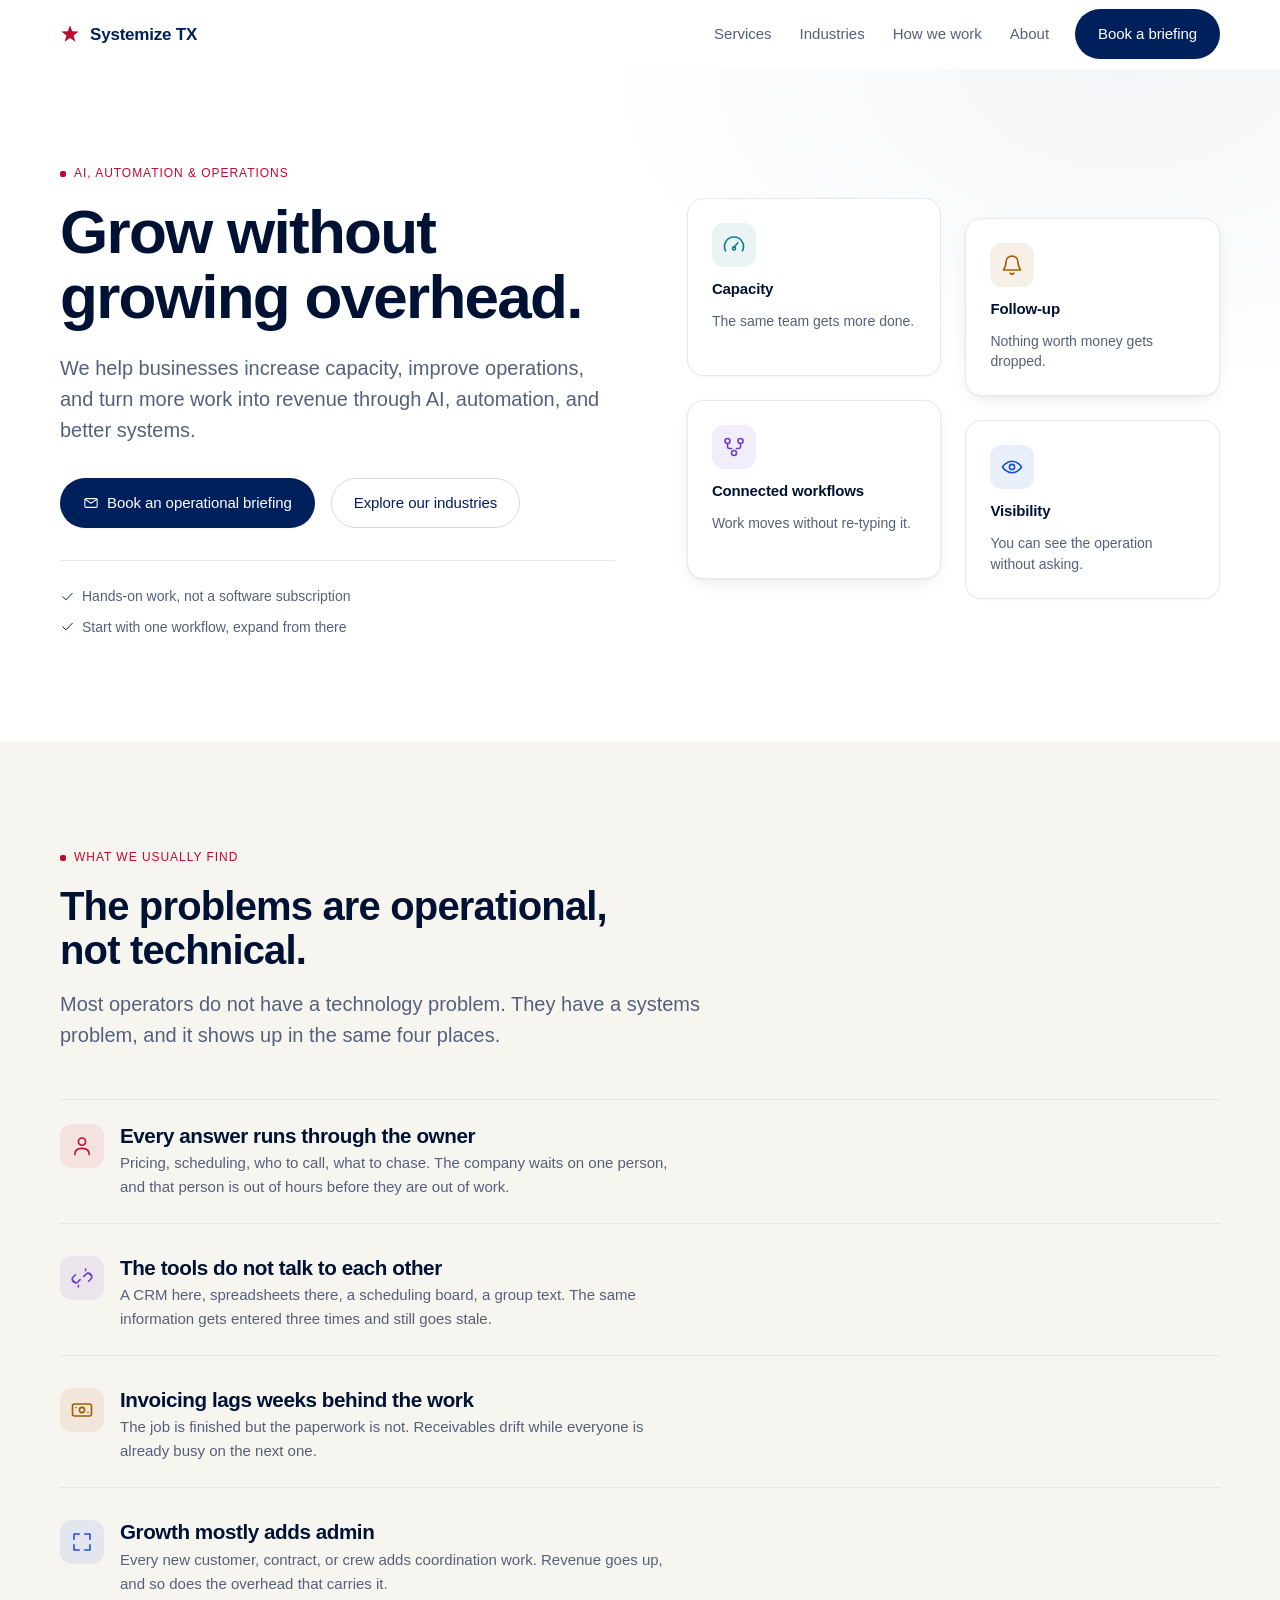
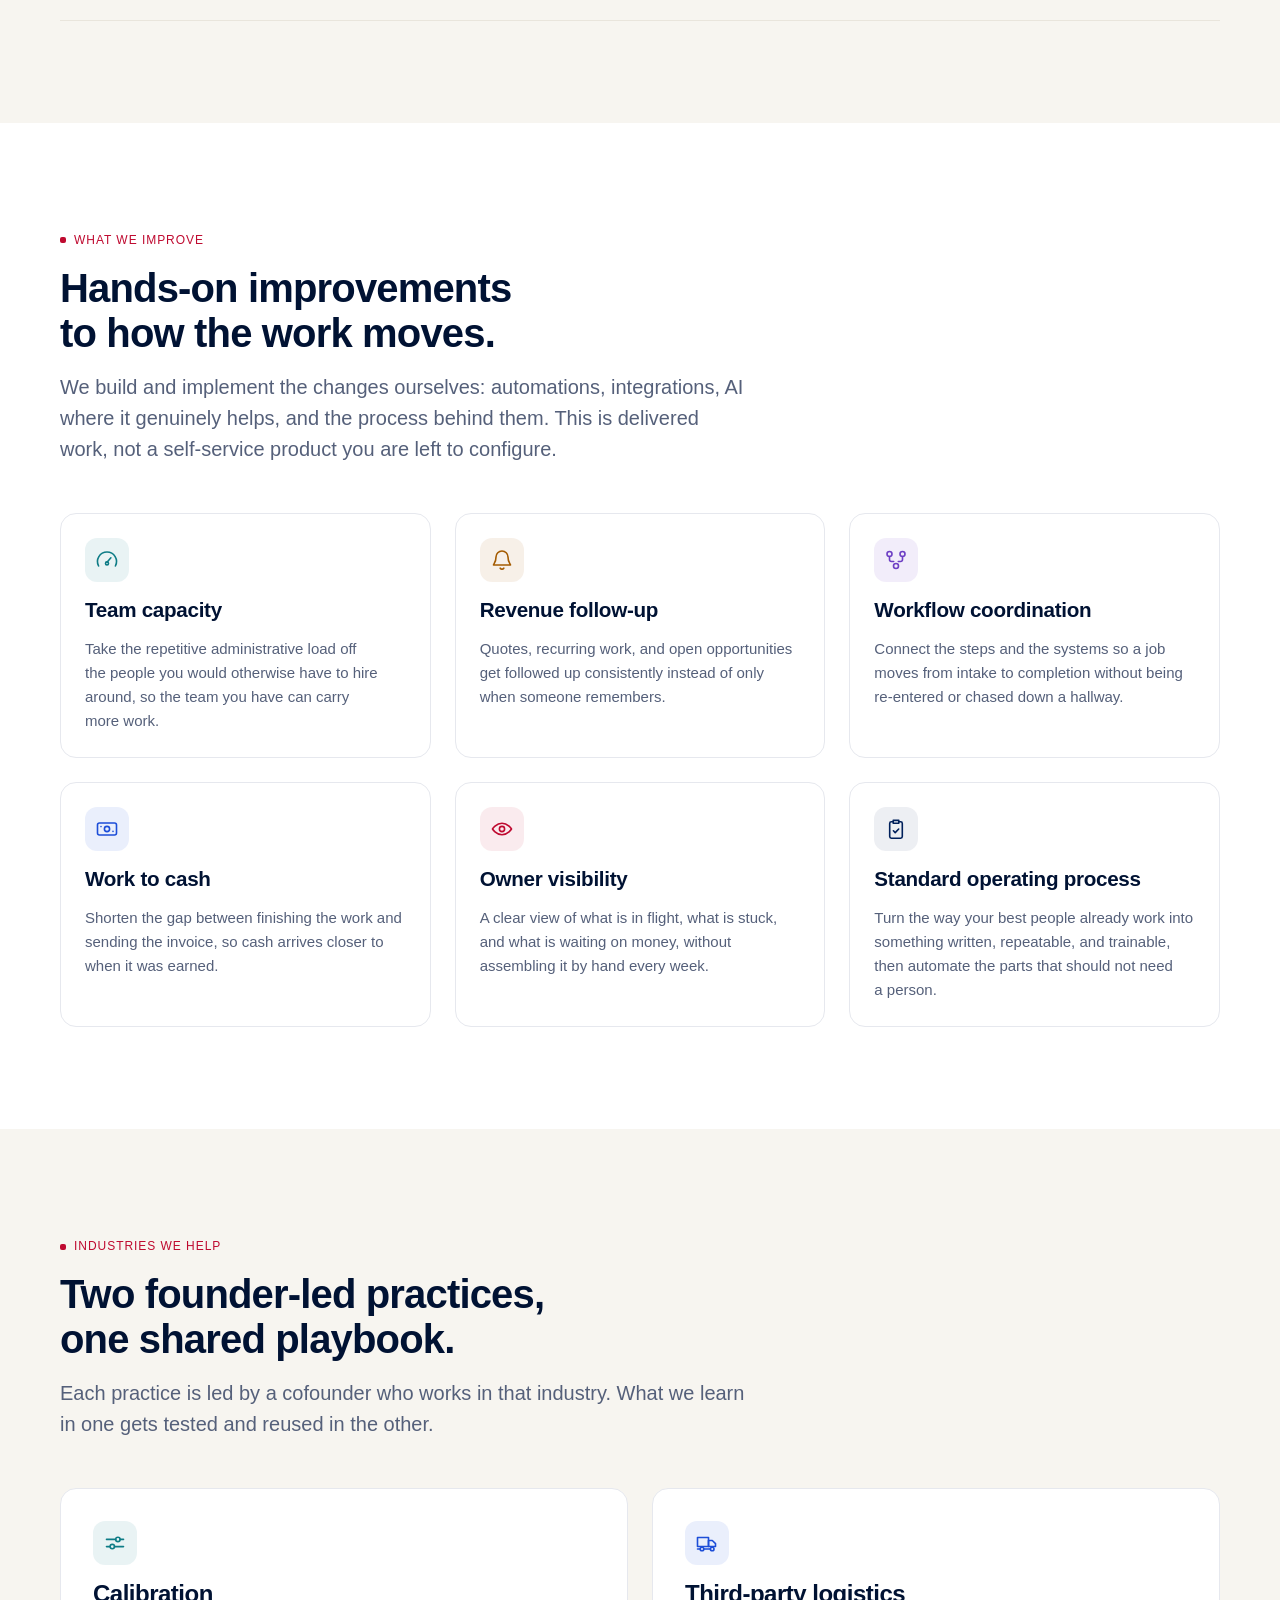
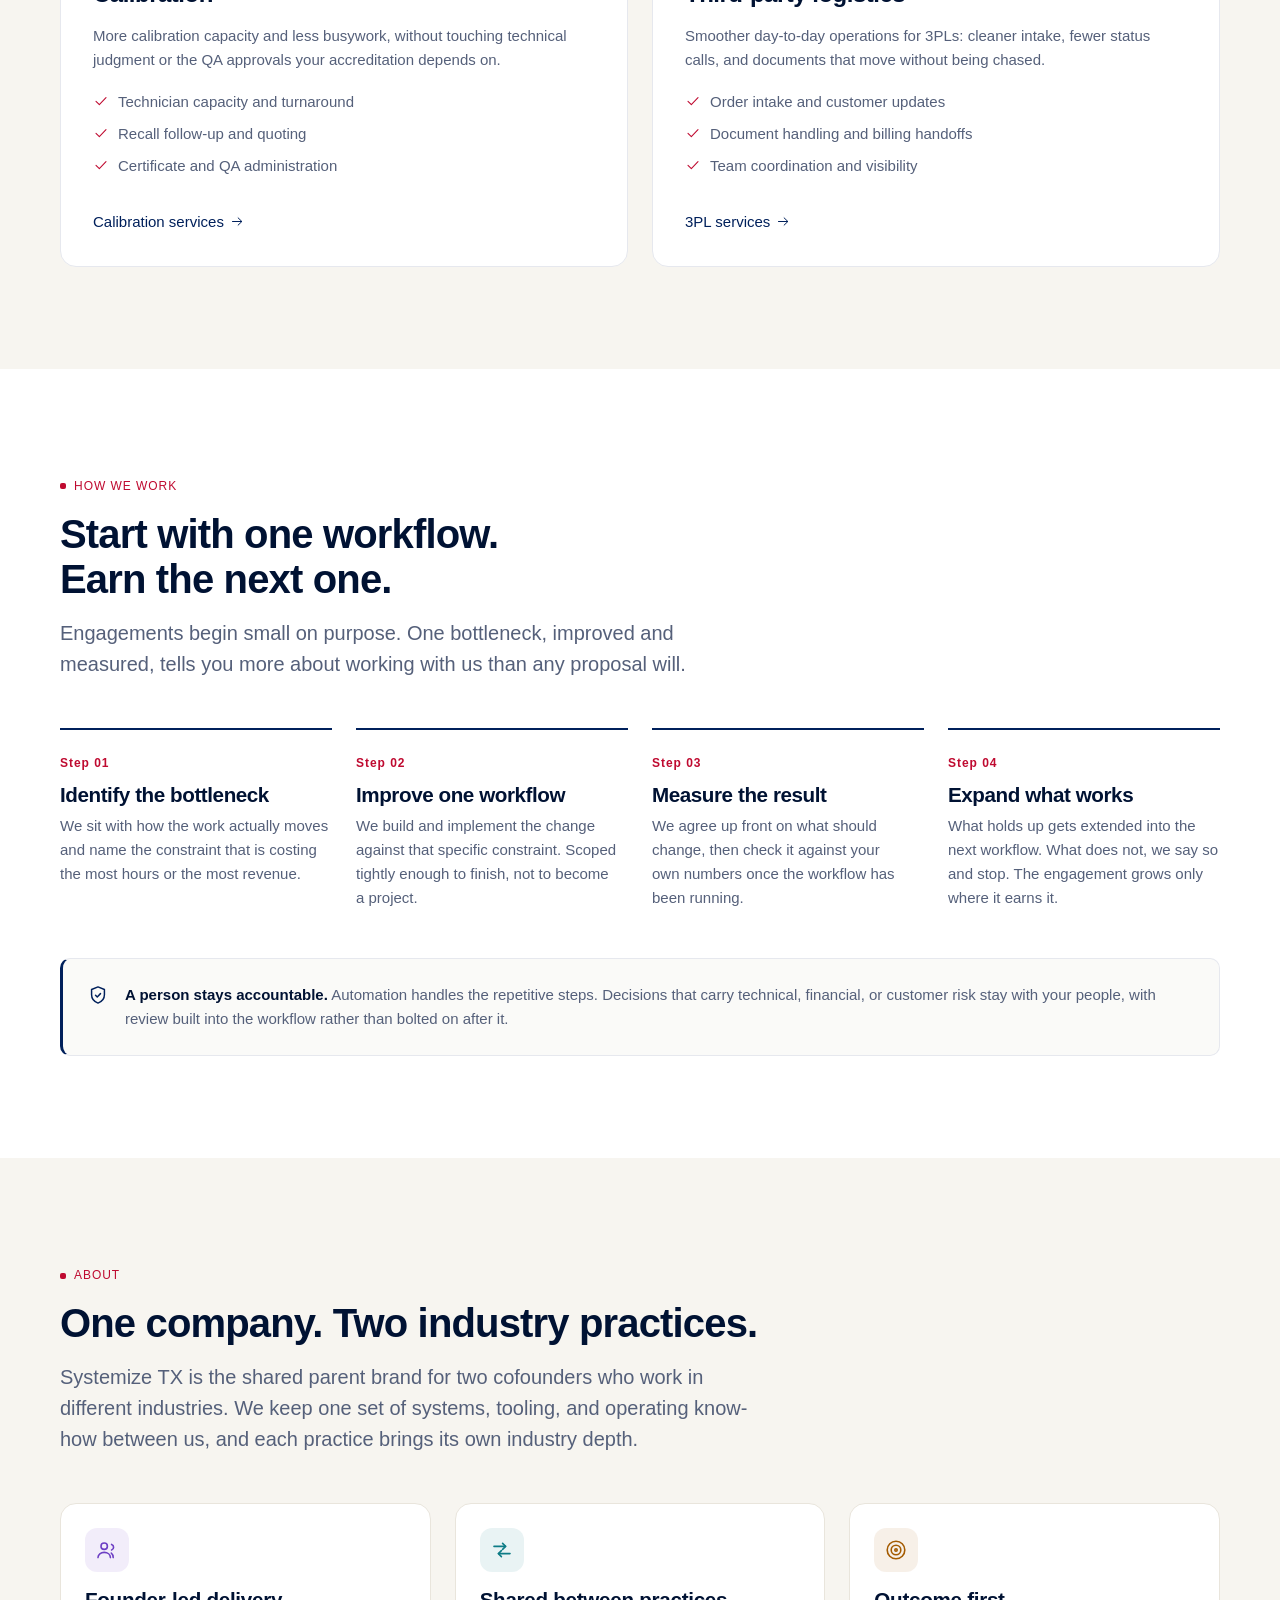
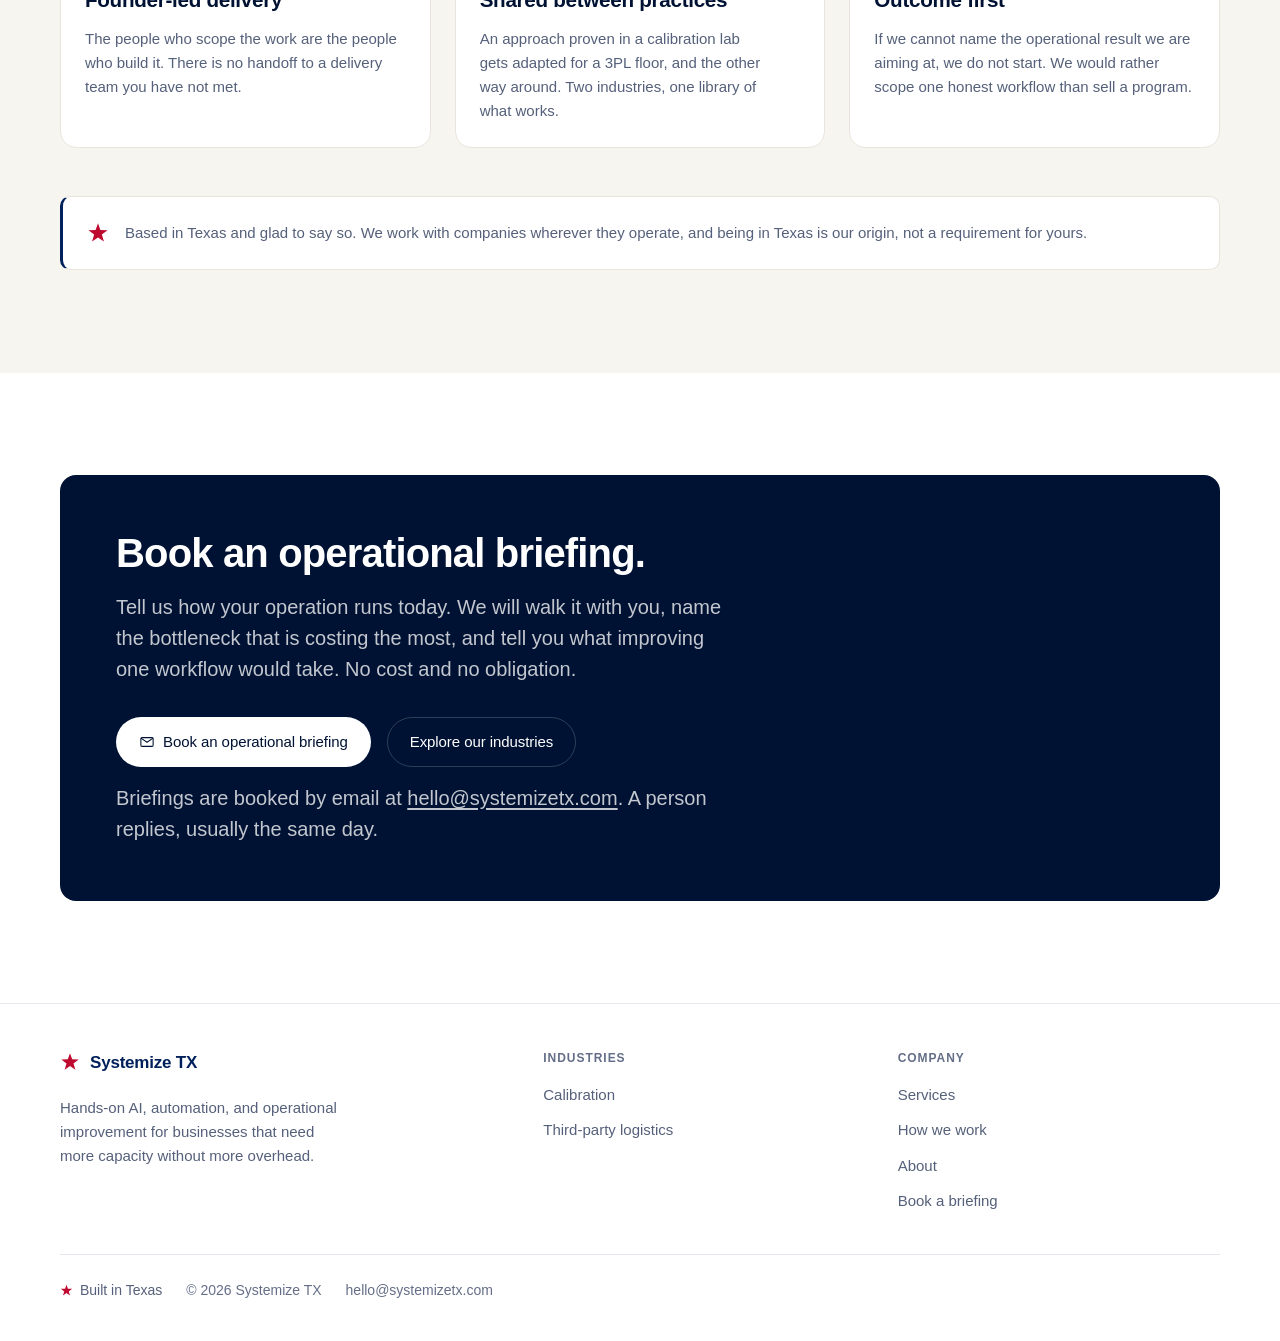
==== commit 0ae8d93a: "Rebrand: shared parent brand with calibration and 3PL industry pages Rebuilds the site around System" ====
--- a/index.html
+++ b/index.html
@@ -1,476 +1,415 @@
 <!DOCTYPE html>
 <html lang="en">
 <head>
-  <meta charset="UTF-8" />
-  <meta name="viewport" content="width=device-width, initial-scale=1.0" />
-  <title>Systemize TX | We systemize Texas businesses.</title>
-  <meta name="description" content="Systemize TX builds Texas businesses their own AI native operating system. One system the whole company runs on, built custom, hosted and run by us. A business that runs without the owner." />
-  <meta property="og:title" content="Systemize TX | We systemize Texas businesses." />
-  <meta property="og:description" content="One system your whole company runs on. Built custom. Hosted and run by us. More profit, faster cash flow, less chaos. A business that runs without the owner." />
-  <meta property="og:type" content="website" />
-  <meta name="theme-color" content="#001233" />
-  <link rel="icon" type="image/svg+xml" href="data:image/svg+xml,%3Csvg xmlns='http://www.w3.org/2000/svg' viewBox='0 0 100 100'%3E%3Crect width='100' height='100' fill='%2300205B'/%3E%3Cpath d='M50 18l7.8 21.8 23.2.6-18.4 14.2 6.6 22.2L50 63.6 30.8 76.8l6.6-22.2L19 40.4l23.2-.6z' fill='%23BF0A30'/%3E%3C/svg%3E" />
-  <link rel="preconnect" href="https://fonts.googleapis.com" />
-  <link rel="preconnect" href="https://fonts.gstatic.com" crossorigin />
-  <link href="https://fonts.googleapis.com/css2?family=Fraunces:ital,opsz,wght@0,9..144,300;0,9..144,400;0,9..144,500;0,9..144,600;1,9..144,400&family=Inter:wght@300;400;500;600&display=swap" rel="stylesheet" />
-  <link rel="stylesheet" href="css/style.css" />
+<meta charset="utf-8" />
+<meta name="viewport" content="width=device-width, initial-scale=1" />
+<title>Systemize TX | Grow without growing overhead</title>
+<meta name="description" content="Systemize TX helps businesses increase capacity, improve operations, and turn more work into revenue through AI, automation, and better systems. Founder-led practices in calibration and third-party logistics." />
+<link rel="canonical" href="https://systemizetx.com/" />
+<meta name="theme-color" content="#00205B" />
+<script>document.documentElement.className += " js";</script>
+<meta property="og:type" content="website" />
+<meta property="og:site_name" content="Systemize TX" />
+<meta property="og:title" content="Systemize TX | Grow without growing overhead" />
+<meta property="og:description" content="Systemize TX helps businesses increase capacity, improve operations, and turn more work into revenue through AI, automation, and better systems. Founder-led practices in calibration and third-party logistics." />
+<meta property="og:url" content="https://systemizetx.com/" />
+<meta name="twitter:card" content="summary" />
+<link rel="icon" type="image/svg+xml" href="data:image/svg+xml,%3Csvg xmlns='http://www.w3.org/2000/svg' viewBox='0 0 100 100'%3E%3Crect width='100' height='100' rx='18' fill='%2300205B'/%3E%3Cpath d='M50 18l7.8 21.8 23.2.6-18.4 14.2 6.6 22.2L50 63.6 30.8 76.8l6.6-22.2L19 40.4l23.2-.6z' fill='%23BF0A30'/%3E%3C/svg%3E" />
+<link rel="apple-touch-icon" href="data:image/svg+xml,%3Csvg xmlns='http://www.w3.org/2000/svg' viewBox='0 0 100 100'%3E%3Crect width='100' height='100' rx='18' fill='%2300205B'/%3E%3Cpath d='M50 18l7.8 21.8 23.2.6-18.4 14.2 6.6 22.2L50 63.6 30.8 76.8l6.6-22.2L19 40.4l23.2-.6z' fill='%23BF0A30'/%3E%3C/svg%3E" />
+<link rel="stylesheet" href="css/style.css" />
 </head>
 <body>
-
-  <!-- ============ PRELOADER ============ -->
-  <div class="preloader" id="preloader" aria-hidden="true">
-    <div class="preloader__inner">
-      <svg class="preloader__star" viewBox="0 0 100 100" width="64" height="64">
-        <path d="M50 6l10.9 30.6 32.5.8-25.8 19.9 9.3 31.1L50 69.9 23.1 88.4l9.3-31.1L6.6 37.4l32.5-.8z"
-              fill="none" stroke="currentColor" stroke-width="1.5" />
-      </svg>
-      <div class="preloader__word">SYSTEMIZE&nbsp;TX</div>
-    </div>
-  </div>
-
-  <!-- Scroll progress hairline -->
-  <div class="scroll-progress" id="scrollProgress" aria-hidden="true"></div>
-
-  <!-- ============ NAV ============ -->
-  <header class="nav" id="nav">
-    <a class="nav__brand" href="#top" aria-label="Systemize TX, home">
-      <svg class="nav__star" viewBox="0 0 100 100" width="16" height="16" aria-hidden="true">
-        <path d="M50 6l10.9 30.6 32.5.8-25.8 19.9 9.3 31.1L50 69.9 23.1 88.4l9.3-31.1L6.6 37.4l32.5-.8z" fill="currentColor"/>
-      </svg>
-      <span class="nav__word">SYSTEMIZE&nbsp;<em>TX</em></span>
-    </a>
-    <nav class="nav__links" aria-label="Primary">
-      <a href="about.html">About Us</a>
-      <a href="services.html">What We Do</a>
-      <a href="case-studies.html">Case Studies</a>
+<a class="skip-link" href="#main">Skip to content</a>
+<svg class="visually-hidden" aria-hidden="true" focusable="false" xmlns="http://www.w3.org/2000/svg"><defs>
+<symbol id="i-gauge" viewBox="0 0 24 24"><path d="M3.6 18a9.5 9.5 0 1 1 16.8 0"/><path d="M12 14.2l3.9-4.4"/><circle cx="12" cy="15.4" r="1.5"/></symbol>
+<symbol id="i-bell" viewBox="0 0 24 24"><path d="M18 9a6 6 0 0 0-12 0c0 6-2.5 6.5-2.5 8h17C20.5 15.5 18 15 18 9Z"/><path d="M10.2 20.2a2.2 2.2 0 0 0 3.6 0"/></symbol>
+<symbol id="i-workflow" viewBox="0 0 24 24"><circle cx="5.5" cy="6" r="2.5"/><circle cx="18.5" cy="6" r="2.5"/><circle cx="12" cy="18" r="2.5"/><path d="M5.5 8.5v3a2 2 0 0 0 2 2h2.2"/><path d="M18.5 8.5v3a2 2 0 0 1-2 2h-2.2"/></symbol>
+<symbol id="i-eye" viewBox="0 0 24 24"><path d="M2.5 12S6 6.2 12 6.2 21.5 12 21.5 12 18 17.8 12 17.8 2.5 12 2.5 12Z"/><circle cx="12" cy="12" r="2.6"/></symbol>
+<symbol id="i-cash" viewBox="0 0 24 24"><rect x="2.5" y="6" width="19" height="12" rx="2"/><circle cx="12" cy="12" r="2.6"/><path d="M6 9.6h.01M18 14.4h.01"/></symbol>
+<symbol id="i-clock" viewBox="0 0 24 24"><circle cx="12" cy="12" r="9"/><path d="M12 6.8V12l3.6 2.1"/></symbol>
+<symbol id="i-doc-check" viewBox="0 0 24 24"><path d="M14 3H7.5A1.5 1.5 0 0 0 6 4.5v15A1.5 1.5 0 0 0 7.5 21h9a1.5 1.5 0 0 0 1.5-1.5V7Z"/><path d="M14 3v4h4"/><path d="M9.2 14.6l1.9 1.9 3.7-3.8"/></symbol>
+<symbol id="i-shield" viewBox="0 0 24 24"><path d="M12 3.2 19 6v5.6c0 4.6-3 7.6-7 9.2-4-1.6-7-4.6-7-9.2V6Z"/><path d="M9.3 12.2l1.9 1.9 3.5-3.6"/></symbol>
+<symbol id="i-truck" viewBox="0 0 24 24"><path d="M2.5 6.5h11v9h-11z"/><path d="M13.5 9.5h3.8l3.2 3.1v2.9h-7z"/><circle cx="7" cy="18" r="1.8"/><circle cx="17.2" cy="18" r="1.8"/><path d="M8.8 18h6.6M2.5 18h2.7"/></symbol>
+<symbol id="i-box" viewBox="0 0 24 24"><path d="M12 3.2 20.5 7.4v9.2L12 20.8 3.5 16.6V7.4Z"/><path d="M3.5 7.4 12 11.6l8.5-4.2M12 11.6v9.2"/></symbol>
+<symbol id="i-message" viewBox="0 0 24 24"><path d="M20.5 11.8c0 3.8-3.6 6.9-8 6.9a9.4 9.4 0 0 1-2.9-.45L4.6 20l1.3-3.6a6.5 6.5 0 0 1-2.4-4.6c0-3.8 3.6-6.9 8-6.9s9 3.1 9 6.9Z"/><path d="M9 11.8h6"/></symbol>
+<symbol id="i-users" viewBox="0 0 24 24"><circle cx="9.2" cy="8.2" r="3.2"/><path d="M3 19.6c0-3.3 2.8-5.2 6.2-5.2s6.2 1.9 6.2 5.2"/><path d="M16.6 6.4a2.9 2.9 0 0 1 0 5.5M18.2 19.6c0-2.1-.7-3.6-1.9-4.5"/></symbol>
+<symbol id="i-unlink" viewBox="0 0 24 24"><path d="M10.2 13.6 8 15.8a3.4 3.4 0 0 1-4.8-4.8l2.2-2.2"/><path d="M13.8 10.4 16 8.2a3.4 3.4 0 0 1 4.8 4.8l-2.2 2.2"/><path d="M15.6 4.6V3M19.6 8.6H21M8.4 19.4V21M4.4 15.4H3"/></symbol>
+<symbol id="i-user" viewBox="0 0 24 24"><circle cx="12" cy="7.6" r="3.6"/><path d="M4.8 20.4c0-3.9 3-6 7.2-6s7.2 2.1 7.2 6"/></symbol>
+<symbol id="i-trend" viewBox="0 0 24 24"><path d="M3.5 19.5h17"/><path d="M6 15.2l4.2-4.3 2.8 2.8 5.2-5.6"/><path d="M15 8.1h3.4v3.3"/></symbol>
+<symbol id="i-search" viewBox="0 0 24 24"><circle cx="11" cy="11" r="6.8"/><path d="M15.9 15.9 20.5 20.5"/></symbol>
+<symbol id="i-target" viewBox="0 0 24 24"><circle cx="12" cy="12" r="8.8"/><circle cx="12" cy="12" r="4.8"/><circle cx="12" cy="12" r="1.2"/></symbol>
+<symbol id="i-expand" viewBox="0 0 24 24"><path d="M4 9.2V4h5.2M14.8 4H20v5.2M20 14.8V20h-5.2M9.2 20H4v-5.2"/></symbol>
+<symbol id="i-tag" viewBox="0 0 24 24"><path d="M20.4 12.6 12.6 20.4l-9-9V3.6h7.8Z"/><circle cx="8.1" cy="8.1" r="1.4"/></symbol>
+<symbol id="i-mail" viewBox="0 0 24 24"><rect x="2.8" y="5.4" width="18.4" height="13.2" rx="1.8"/><path d="m3.4 6.6 8.6 5.8 8.6-5.8"/></symbol>
+<symbol id="i-check" viewBox="0 0 24 24"><path d="m4.5 12.4 5 5 10-10.4"/></symbol>
+<symbol id="i-arrow" viewBox="0 0 24 24"><path d="M4 12h14.5"/><path d="m13 6.2 6 5.8-6 5.8"/></symbol>
+<symbol id="i-handoff" viewBox="0 0 24 24"><path d="M4 8.4h11.5"/><path d="m12.6 5.4 3 3-3 3"/><path d="M20 15.6H8.5"/><path d="m11.4 12.6-3 3 3 3"/></symbol>
+<symbol id="i-clipboard" viewBox="0 0 24 24"><path d="M9.2 3.4h5.6v2.8H9.2z"/><path d="M14.8 4.8h1.9a1.6 1.6 0 0 1 1.6 1.6v13.2a1.6 1.6 0 0 1-1.6 1.6H7.3a1.6 1.6 0 0 1-1.6-1.6V6.4a1.6 1.6 0 0 1 1.6-1.6h1.9"/><path d="m9.4 13.8 1.8 1.8 3.5-3.6"/></symbol>
+<symbol id="i-sliders" viewBox="0 0 24 24"><path d="M3.5 8.4h9.2M17.1 8.4h3.4M3.5 15.6h3.4M11.5 15.6h9"/><circle cx="14.9" cy="8.4" r="2.2"/><circle cx="9.3" cy="15.6" r="2.2"/></symbol>
+<symbol id="i-star" viewBox="0 0 100 100"><path d="M50 6l10.9 30.6 32.5.8-25.8 19.9 9.3 31.1L50 69.9 23.1 88.4l9.3-31.1L6.6 37.4l32.5-.8z"/></symbol>
+</defs></svg>
+<header class="site-header" id="siteHeader">
+  <div class="container site-header__inner">
+    <a class="logo" href="./" aria-label="Systemize TX, home"><svg class="logo__star" viewBox="0 0 100 100" aria-hidden="true"><path d="M50 6l10.9 30.6 32.5.8-25.8 19.9 9.3 31.1L50 69.9 23.1 88.4l9.3-31.1L6.6 37.4l32.5-.8z"/></svg><span class="logo__name">Systemize TX</span></a>
+    <nav class="nav" aria-label="Primary">
+      <a href="#services">Services</a>
+      <a href="#industries">Industries</a>
+      <a href="#how-we-work">How we work</a>
+      <a href="#about">About</a>
     </nav>
-    <a class="nav__cta" href="#contact"><span>Book a briefing</span></a>
-    <button class="nav__burger" id="navBurger" aria-label="Open menu" aria-expanded="false">
+    <a class="btn btn--primary site-header__cta" href="#briefing">Book a briefing</a>
+    <button class="nav-toggle" id="navToggle" type="button" aria-label="Menu" aria-expanded="false" aria-controls="mobileNav">
       <span></span><span></span>
     </button>
-  </header>
-
-  <!-- Mobile menu -->
-  <div class="mobilemenu" id="mobileMenu" aria-hidden="true">
-    <nav class="mobilemenu__links">
-      <a href="about.html"><i>01</i> About Us</a>
-      <a href="services.html"><i>02</i> What We Do</a>
-      <a href="case-studies.html"><i>03</i> Case Studies</a>
-      <a href="#contact" class="mobilemenu__cta">Book a briefing</a>
-    </nav>
   </div>
-
-  <main id="top">
-
-    <!-- ============ HERO ============ -->
-    <section class="hero" id="hero">
-      <div class="hero__slides" id="heroSlides" aria-hidden="true">
-
-        <div class="hero-slide is-active" data-city="San Antonio" data-line="Where it stands its ground.">
-          <img class="hero-slide__img" src="assets/img/sanantonio.jpg" alt="" style="object-position: 55% 22%;" />
+  <div class="mobile-nav" id="mobileNav">
+    <div class="container">
+      <ul>
+        <li><a href="#services">Services</a></li>
+        <li><a href="#industries">Industries</a></li>
+        <li><a href="#how-we-work">How we work</a></li>
+        <li><a href="#about">About</a></li>
+        <li><a href="industries/calibration/">Calibration</a></li>
+        <li><a href="industries/3pl/">3PL</a></li>
+      </ul>
+      <a class="btn btn--primary btn--block" href="#briefing">Book a briefing</a>
+    </div>
+  </div>
+</header>
+<main id="main">
+
+  <!-- ================= HERO ================= -->
+  <section class="hero">
+    <div class="container hero__grid">
+      <div>
+        <p class="eyebrow" data-reveal>AI, automation &amp; operations</p>
+        <h1 class="hero__title" data-reveal>Grow without growing overhead.</h1>
+        <p class="hero__sub" data-reveal>
+          We help businesses increase capacity, improve operations, and turn more work
+          into revenue through AI, automation, and better systems.
+        </p>
+        <div class="hero__actions" data-reveal>
+          <a class="btn btn--primary" href="mailto:hello@systemizetx.com?subject=Operational%20briefing%20request">
+            <svg class="icon" viewBox="0 0 24 24" aria-hidden="true"><use href="#i-mail"></use></svg>Book an operational briefing
+          </a>
+          <a class="btn btn--secondary" href="#industries">Explore our industries</a>
         </div>
-
-        <div class="hero-slide" data-city="Austin" data-line="Where it begins.">
-          <img class="hero-slide__img" src="assets/img/austin.jpg" alt="" loading="lazy" style="object-position: 50% 42%;" />
+        <ul class="hero__meta" data-reveal>
+          <li><svg class="icon" viewBox="0 0 24 24" aria-hidden="true"><use href="#i-check"></use></svg>Hands-on work, not a software subscription</li>
+          <li><svg class="icon" viewBox="0 0 24 24" aria-hidden="true"><use href="#i-check"></use></svg>Start with one workflow, expand from there</li>
+        </ul>
+      </div>
+
+      <!-- Conceptual composition. Deliberately not a product screenshot. -->
+      <div class="opcards" data-reveal aria-hidden="true">
+        <div class="opcard">
+          <span class="icon-tile icon-tile--teal"><svg class="icon" viewBox="0 0 24 24" aria-hidden="true"><use href="#i-gauge"></use></svg></span>
+          <span class="opcard__title">Capacity</span>
+          <span class="opcard__note">The same team gets more done.</span>
         </div>
-
-        <div class="hero-slide" data-city="Dallas" data-line="Where it scales.">
-          <img class="hero-slide__img" src="assets/img/dallas.jpg" alt="" loading="lazy" style="object-position: 44% 62%;" />
+        <div class="opcard">
+          <span class="icon-tile icon-tile--amber"><svg class="icon" viewBox="0 0 24 24" aria-hidden="true"><use href="#i-bell"></use></svg></span>
+          <span class="opcard__title">Follow-up</span>
+          <span class="opcard__note">Nothing worth money gets dropped.</span>
         </div>
-
-        <div class="hero-slide" data-city="Houston" data-line="Where industry lives.">
-          <img class="hero-slide__img" src="assets/img/houston.jpg" alt="" loading="lazy" style="object-position: 40% 30%;" />
+        <div class="opcard">
+          <span class="icon-tile icon-tile--violet"><svg class="icon" viewBox="0 0 24 24" aria-hidden="true"><use href="#i-workflow"></use></svg></span>
+          <span class="opcard__title">Connected workflows</span>
+          <span class="opcard__note">Work moves without re-typing it.</span>
         </div>
-
-        <div class="hero-slide" data-city="Fort Worth" data-line="Where the work gets done.">
-          <img class="hero-slide__img" src="assets/img/fortworth.jpg" alt="" loading="lazy" style="object-position: 50% 42%;" />
+        <div class="opcard">
+          <span class="icon-tile icon-tile--blue"><svg class="icon" viewBox="0 0 24 24" aria-hidden="true"><use href="#i-eye"></use></svg></span>
+          <span class="opcard__title">Visibility</span>
+          <span class="opcard__note">You can see the operation without asking.</span>
         </div>
-
-      </div>
-
-      <div class="hero__grain" aria-hidden="true"></div>
-
-      <div class="hero__content">
-        <h1 class="hero__title" id="heroTitle">
-          <span class="hero__line"><span class="hero__word">We</span> <span class="hero__word">systemize</span></span>
-          <span class="hero__line"><span class="hero__word hero__word--accent">Texas</span> <span class="hero__word hero__word--em">businesses.</span></span>
-        </h1>
-        <p class="hero__sub" data-hero-fade>
-          One AI native operating system your whole company runs on. Built custom to your
-          business. Hosted and run by us. You get the outcome: a business that runs without you.
-        </p>
-        <div class="hero__actions" data-hero-fade>
-          <a class="btn btn--solid" href="#contact"><span>Book your operational briefing</span></a>
-          <a class="btn btn--ghost" href="#problem"><span>See how it works</span></a>
-        </div>
-      </div>
-
-      <div class="hero__city" id="heroCity" aria-hidden="true">
-        <div class="hero__city-name" id="heroCityName">San Antonio</div>
-        <div class="hero__city-line" id="heroCityLine">Where it stands its ground.</div>
-        <div class="hero__city-progress" id="heroCityProgress">
-          <button class="hero__city-dot is-active" data-slide="0" aria-label="San Antonio"><i></i></button>
-          <button class="hero__city-dot" data-slide="1" aria-label="Austin"><i></i></button>
-          <button class="hero__city-dot" data-slide="2" aria-label="Dallas"><i></i></button>
-          <button class="hero__city-dot" data-slide="3" aria-label="Houston"><i></i></button>
-          <button class="hero__city-dot" data-slide="4" aria-label="Fort Worth"><i></i></button>
-        </div>
-      </div>
-
-      <div class="hero__scrollcue" aria-hidden="true">
-        <span>Scroll</span>
-        <div class="hero__scrollcue-line"></div>
-      </div>
-    </section>
-
-    <!-- ============ THE PROBLEM ============ -->
-    <section class="problem section--paper" id="problem">
-      <div class="container">
-        <div class="problem__layout">
-
-          <div class="problem__intro">
-            <div class="problem__sticky">
-              <div class="section-head" data-reveal>
-                <span class="section-head__no">01</span>
-                <span class="section-head__label">The Problem</span>
-              </div>
-              <h2 class="problem__title" data-reveal>
-                It all runs<br /><em>through you.</em>
-              </h2>
-              <p class="problem__lede" data-reveal>
-                Most Texas operators do not have a technology problem.
-                They have a <em>systems</em> problem.
-              </p>
-            </div>
+      </div>
+    </div>
+  </section>
+
+  <!-- ================= PROBLEMS ================= -->
+  <section class="section section--paper" id="problems">
+    <div class="container">
+      <div class="section-head">
+        <p class="eyebrow" data-reveal>What we usually find</p>
+        <h2 class="sec-title" data-reveal>The problems are operational,<br />not technical.</h2>
+        <p class="sec-lede" data-reveal>
+          Most operators do not have a technology problem. They have a systems problem,
+          and it shows up in the same four places.
+        </p>
+      </div>
+
+      <ul class="rows">
+        <li class="row-item" data-reveal>
+          <span class="icon-tile icon-tile--red"><svg class="icon" viewBox="0 0 24 24" aria-hidden="true"><use href="#i-user"></use></svg></span>
+          <div>
+            <h3>Every answer runs through the owner</h3>
+            <p>Pricing, scheduling, who to call, what to chase. The company waits on one person,
+            and that person is out of hours before they are out of work.</p>
           </div>
-
-          <ul class="problem__list">
-            <li class="pain" data-reveal>
-              <span class="pain__no">01</span>
-              <div class="pain__body">
-                <h3>Every answer lives in your head</h3>
-                <p>Pricing, scheduling, who to call, what to chase. The whole company waits on one person: you.</p>
-              </div>
-            </li>
-            <li class="pain" data-reveal>
-              <span class="pain__no">02</span>
-              <div class="pain__body">
-                <h3>Fifteen tools and none of them talk</h3>
-                <p>CRM, spreadsheets, whiteboards, group texts. The truth of the business is scattered everywhere and lives nowhere.</p>
-              </div>
-            </li>
-            <li class="pain" data-reveal>
-              <span class="pain__no">03</span>
-              <div class="pain__body">
-                <h3>Cash lags weeks behind the work</h3>
-                <p>The job is done but the invoice is not out. Receivables drift while everyone is busy on the next job.</p>
-              </div>
-            </li>
-            <li class="pain" data-reveal>
-              <span class="pain__no">04</span>
-              <div class="pain__body">
-                <h3>Growth just adds chaos</h3>
-                <p>Every new crew and every new contract means more office work, more phone calls, more late nights holding it together.</p>
-              </div>
-            </li>
+        </li>
+        <li class="row-item" data-reveal>
+          <span class="icon-tile icon-tile--violet"><svg class="icon" viewBox="0 0 24 24" aria-hidden="true"><use href="#i-unlink"></use></svg></span>
+          <div>
+            <h3>The tools do not talk to each other</h3>
+            <p>A CRM here, spreadsheets there, a scheduling board, a group text. The same
+            information gets entered three times and still goes stale.</p>
+          </div>
+        </li>
+        <li class="row-item" data-reveal>
+          <span class="icon-tile icon-tile--amber"><svg class="icon" viewBox="0 0 24 24" aria-hidden="true"><use href="#i-cash"></use></svg></span>
+          <div>
+            <h3>Invoicing lags weeks behind the work</h3>
+            <p>The job is finished but the paperwork is not. Receivables drift while everyone
+            is already busy on the next one.</p>
+          </div>
+        </li>
+        <li class="row-item" data-reveal>
+          <span class="icon-tile icon-tile--blue"><svg class="icon" viewBox="0 0 24 24" aria-hidden="true"><use href="#i-expand"></use></svg></span>
+          <div>
+            <h3>Growth mostly adds admin</h3>
+            <p>Every new customer, contract, or crew adds coordination work. Revenue goes up,
+            and so does the overhead that carries it.</p>
+          </div>
+        </li>
+      </ul>
+    </div>
+  </section>
+
+  <!-- ================= SERVICES / WHAT WE IMPROVE ================= -->
+  <section class="section" id="services">
+    <div class="container">
+      <div class="section-head">
+        <p class="eyebrow" data-reveal>What we improve</p>
+        <h2 class="sec-title" data-reveal>Hands-on improvements to how the work moves.</h2>
+        <p class="sec-lede" data-reveal>
+          We build and implement the changes ourselves: automations, integrations, AI where it
+          genuinely helps, and the process behind them. This is delivered work, not a
+          self-service product you are left to configure.
+        </p>
+      </div>
+
+      <div class="grid grid--3">
+        <article class="card" data-reveal>
+          <span class="icon-tile icon-tile--teal"><svg class="icon" viewBox="0 0 24 24" aria-hidden="true"><use href="#i-gauge"></use></svg></span>
+          <h3>Team capacity</h3>
+          <p>Take the repetitive administrative load off the people you would otherwise have to
+          hire around, so the team you have can carry more work.</p>
+        </article>
+        <article class="card" data-reveal>
+          <span class="icon-tile icon-tile--amber"><svg class="icon" viewBox="0 0 24 24" aria-hidden="true"><use href="#i-bell"></use></svg></span>
+          <h3>Revenue follow-up</h3>
+          <p>Quotes, recurring work, and open opportunities get followed up consistently instead
+          of only when someone remembers.</p>
+        </article>
+        <article class="card" data-reveal>
+          <span class="icon-tile icon-tile--violet"><svg class="icon" viewBox="0 0 24 24" aria-hidden="true"><use href="#i-workflow"></use></svg></span>
+          <h3>Workflow coordination</h3>
+          <p>Connect the steps and the systems so a job moves from intake to completion without
+          being re-entered or chased down a hallway.</p>
+        </article>
+        <article class="card" data-reveal>
+          <span class="icon-tile icon-tile--blue"><svg class="icon" viewBox="0 0 24 24" aria-hidden="true"><use href="#i-cash"></use></svg></span>
+          <h3>Work to cash</h3>
+          <p>Shorten the gap between finishing the work and sending the invoice, so cash arrives
+          closer to when it was earned.</p>
+        </article>
+        <article class="card" data-reveal>
+          <span class="icon-tile icon-tile--red"><svg class="icon" viewBox="0 0 24 24" aria-hidden="true"><use href="#i-eye"></use></svg></span>
+          <h3>Owner visibility</h3>
+          <p>A clear view of what is in flight, what is stuck, and what is waiting on money,
+          without assembling it by hand every week.</p>
+        </article>
+        <article class="card" data-reveal>
+          <span class="icon-tile"><svg class="icon" viewBox="0 0 24 24" aria-hidden="true"><use href="#i-clipboard"></use></svg></span>
+          <h3>Standard operating process</h3>
+          <p>Turn the way your best people already work into something written, repeatable, and
+          trainable, then automate the parts that should not need a person.</p>
+        </article>
+      </div>
+    </div>
+  </section>
+
+  <!-- ================= INDUSTRIES ================= -->
+  <section class="section section--paper" id="industries">
+    <div class="container">
+      <div class="section-head">
+        <p class="eyebrow" data-reveal>Industries we help</p>
+        <h2 class="sec-title" data-reveal>Two founder-led practices, one shared playbook.</h2>
+        <p class="sec-lede" data-reveal>
+          Each practice is led by a cofounder who works in that industry. What we learn in one
+          gets tested and reused in the other.
+        </p>
+      </div>
+
+      <div class="grid grid--2">
+        <a class="industry-card" href="industries/calibration/" data-reveal>
+          <span class="icon-tile icon-tile--teal"><svg class="icon" viewBox="0 0 24 24" aria-hidden="true"><use href="#i-sliders"></use></svg></span>
+          <h3>Calibration</h3>
+          <p>More calibration capacity and less busywork, without touching technical judgment
+          or the QA approvals your accreditation depends on.</p>
+          <ul class="industry-card__list">
+            <li><svg class="icon" viewBox="0 0 24 24" aria-hidden="true"><use href="#i-check"></use></svg>Technician capacity and turnaround</li>
+            <li><svg class="icon" viewBox="0 0 24 24" aria-hidden="true"><use href="#i-check"></use></svg>Recall follow-up and quoting</li>
+            <li><svg class="icon" viewBox="0 0 24 24" aria-hidden="true"><use href="#i-check"></use></svg>Certificate and QA administration</li>
           </ul>
-
-        </div>
-
-        <div class="problem__coda" data-reveal>
-          <p>It works, until it stops working. And it will never scale past your attention.
-          <em>That is the problem we exist to remove.</em></p>
-        </div>
-      </div>
-    </section>
-
-    <!-- ============ THE SYSTEM (convergence scene) ============ -->
-    <section class="system section--blue" id="system">
-      <div class="system__sticky-wrap" id="systemScene">
-        <div class="system__sticky">
-          <div class="container system__container">
-            <div class="section-head section-head--light section-head--center" data-reveal>
-              <span class="section-head__no">02</span>
-              <span class="section-head__label">The System</span>
-            </div>
-            <h2 class="system__title" data-reveal>
-              A dozen disconnected tools<br />
-              <em>become one operating system.</em>
-            </h2>
-
-            <div class="system__stage">
-              <div class="system__chips" id="systemChips" aria-hidden="true">
-                <span class="chip" style="--tx:-32vw; --ty:-128px; --r:-8deg">CRM</span>
-                <span class="chip" style="--tx:29vw; --ty:-142px; --r:6deg">Scheduling</span>
-                <span class="chip" style="--tx:-24vw; --ty:118px; --r:5deg">Dispatch</span>
-                <span class="chip" style="--tx:33vw; --ty:96px; --r:-5deg">Invoicing</span>
-                <span class="chip" style="--tx:-36vw; --ty:18px; --r:3deg">SOPs</span>
-                <span class="chip" style="--tx:20vw; --ty:138px; --r:8deg">Spreadsheets</span>
-                <span class="chip" style="--tx:-13vw; --ty:-148px; --r:-4deg">Reporting</span>
-                <span class="chip" style="--tx:11vw; --ty:-102px; --r:9deg">Job Costing</span>
-                <span class="chip" style="--tx:-28vw; --ty:-58px; --r:7deg">HR &amp; Payroll</span>
-                <span class="chip" style="--tx:26vw; --ty:-38px; --r:-7deg">Estimates</span>
-                <span class="chip" style="--tx:-8vw; --ty:148px; --r:-6deg">Portals</span>
-                <span class="chip" style="--tx:6vw; --ty:122px; --r:4deg">Tribal knowledge</span>
-              </div>
-              <div class="system__core" id="systemCore">
-                <svg viewBox="0 0 100 100" width="34" height="34" aria-hidden="true">
-                  <path d="M50 6l10.9 30.6 32.5.8-25.8 19.9 9.3 31.1L50 69.9 23.1 88.4l9.3-31.1L6.6 37.4l32.5-.8z" fill="currentColor"/>
-                </svg>
-                <strong>Your Operating System</strong>
-                <span>One system. Your context. It compounds.</span>
-              </div>
-            </div>
-
-            <p class="system__note" data-reveal>
-              It remembers what lives in a few people's heads, holds your company's context,
-              and gets smarter every month it runs. We build it, host it, and run it with you.
-              Fully managed, so capability is never the gate.
-            </p>
-          </div>
-        </div>
-      </div>
-    </section>
-
-    <!-- ============ OUTCOMES ============ -->
-    <section class="outcomes section--paper" id="outcomes">
-      <div class="container">
-        <div class="section-head" data-reveal>
-          <span class="section-head__no">03</span>
-          <span class="section-head__label">The Outcomes</span>
-        </div>
-        <h2 class="outcomes__title" data-reveal>
-          We don't sell AI.<br /><em>We sell outcomes.</em>
-        </h2>
-
-        <ul class="outcomes__grid">
-          <li class="outcome" data-reveal>
-            <span class="outcome__no">01</span>
-            <h3>Runs without the owner</h3>
-            <p>The business stops depending on your attention to get through the week.</p>
-          </li>
-          <li class="outcome" data-reveal>
-            <span class="outcome__no">02</span>
-            <h3>More profit</h3>
-            <p>The leaks get named, systemized, and closed. Measured in real dollars.</p>
-          </li>
-          <li class="outcome" data-reveal>
-            <span class="outcome__no">03</span>
-            <h3>Faster cash flow</h3>
-            <p>Receivables stop lagging by weeks. The money moves when the work does.</p>
-          </li>
-          <li class="outcome" data-reveal>
-            <span class="outcome__no">04</span>
-            <h3>Less chaos</h3>
-            <p>One system instead of fifteen. One place where the truth of the business lives.</p>
-          </li>
-          <li class="outcome" data-reveal>
-            <span class="outcome__no">05</span>
-            <h3>Standardized operations</h3>
-            <p>"The way we do it" becomes written, repeatable, and trainable. Not tribal.</p>
-          </li>
-          <li class="outcome" data-reveal>
-            <span class="outcome__no">06</span>
-            <h3>Capacity without payroll</h3>
-            <p>Take on more work without adding office headcount to hold it together.</p>
-          </li>
+          <span class="link-arrow">Calibration services <svg class="icon" viewBox="0 0 24 24" aria-hidden="true"><use href="#i-arrow"></use></svg></span>
+        </a>
+
+        <a class="industry-card" href="industries/3pl/" data-reveal>
+          <span class="icon-tile icon-tile--blue"><svg class="icon" viewBox="0 0 24 24" aria-hidden="true"><use href="#i-truck"></use></svg></span>
+          <h3>Third-party logistics</h3>
+          <p>Smoother day-to-day operations for 3PLs: cleaner intake, fewer status calls, and
+          documents that move without being chased.</p>
+          <ul class="industry-card__list">
+            <li><svg class="icon" viewBox="0 0 24 24" aria-hidden="true"><use href="#i-check"></use></svg>Order intake and customer updates</li>
+            <li><svg class="icon" viewBox="0 0 24 24" aria-hidden="true"><use href="#i-check"></use></svg>Document handling and billing handoffs</li>
+            <li><svg class="icon" viewBox="0 0 24 24" aria-hidden="true"><use href="#i-check"></use></svg>Team coordination and visibility</li>
+          </ul>
+          <span class="link-arrow">3PL services <svg class="icon" viewBox="0 0 24 24" aria-hidden="true"><use href="#i-arrow"></use></svg></span>
+        </a>
+      </div>
+    </div>
+  </section>
+
+  <!-- ================= HOW WE WORK ================= -->
+  <section class="section" id="how-we-work">
+    <div class="container">
+      <div class="section-head">
+        <p class="eyebrow" data-reveal>How we work</p>
+        <h2 class="sec-title" data-reveal>Start with one workflow. Earn the next one.</h2>
+        <p class="sec-lede" data-reveal>
+          Engagements begin small on purpose. One bottleneck, improved and measured, tells you
+          more about working with us than any proposal will.
+        </p>
+      </div>
+
+      <ol class="steps">
+        <li class="step" data-reveal>
+          <span class="step__no">Step 01</span>
+          <h3>Identify the bottleneck</h3>
+          <p>We sit with how the work actually moves and name the constraint that is costing
+          the most hours or the most revenue.</p>
+        </li>
+        <li class="step" data-reveal>
+          <span class="step__no">Step 02</span>
+          <h3>Improve one workflow</h3>
+          <p>We build and implement the change against that specific constraint. Scoped tightly
+          enough to finish, not to become a project.</p>
+        </li>
+        <li class="step" data-reveal>
+          <span class="step__no">Step 03</span>
+          <h3>Measure the result</h3>
+          <p>We agree up front on what should change, then check it against your own numbers
+          once the workflow has been running.</p>
+        </li>
+        <li class="step" data-reveal>
+          <span class="step__no">Step 04</span>
+          <h3>Expand what works</h3>
+          <p>What holds up gets extended into the next workflow. What does not, we say so and
+          stop. The engagement grows only where it earns it.</p>
+        </li>
+      </ol>
+
+      <div class="note mt-6" data-reveal>
+        <svg class="icon" viewBox="0 0 24 24" aria-hidden="true"><use href="#i-shield"></use></svg>
+        <p><strong>A person stays accountable.</strong> Automation handles the repetitive
+        steps. Decisions that carry technical, financial, or customer risk stay with your
+        people, with review built into the workflow rather than bolted on after it.</p>
+      </div>
+    </div>
+  </section>
+
+  <!-- ================= ABOUT ================= -->
+  <section class="section section--paper" id="about">
+    <div class="container">
+      <div class="section-head">
+        <p class="eyebrow" data-reveal>About</p>
+        <h2 class="sec-title" data-reveal>One company. Two industry practices.</h2>
+        <p class="sec-lede" data-reveal>
+          Systemize TX is the shared parent brand for two cofounders who work in different
+          industries. We keep one set of systems, tooling, and operating know-how between us,
+          and each practice brings its own industry depth.
+        </p>
+      </div>
+
+      <div class="grid grid--3">
+        <article class="card" data-reveal>
+          <span class="icon-tile icon-tile--violet"><svg class="icon" viewBox="0 0 24 24" aria-hidden="true"><use href="#i-users"></use></svg></span>
+          <h3>Founder-led delivery</h3>
+          <p>The people who scope the work are the people who build it. There is no handoff to
+          a delivery team you have not met.</p>
+        </article>
+        <article class="card" data-reveal>
+          <span class="icon-tile icon-tile--teal"><svg class="icon" viewBox="0 0 24 24" aria-hidden="true"><use href="#i-handoff"></use></svg></span>
+          <h3>Shared between practices</h3>
+          <p>An approach proven in a calibration lab gets adapted for a 3PL floor, and the other
+          way around. Two industries, one library of what works.</p>
+        </article>
+        <article class="card" data-reveal>
+          <span class="icon-tile icon-tile--amber"><svg class="icon" viewBox="0 0 24 24" aria-hidden="true"><use href="#i-target"></use></svg></span>
+          <h3>Outcome first</h3>
+          <p>If we cannot name the operational result we are aiming at, we do not start. We
+          would rather scope one honest workflow than sell a program.</p>
+        </article>
+      </div>
+
+      <div class="note mt-6" data-reveal>
+        <svg class="icon icon--fill" viewBox="0 0 24 24" aria-hidden="true"><use href="#i-star"></use></svg>
+        <p>Based in Texas and glad to say so. We work with companies wherever they operate,
+        and being in Texas is our origin, not a requirement for yours.</p>
+      </div>
+    </div>
+  </section>
+
+
+<section class="section" id="briefing">
+  <div class="container">
+    <div class="cta-band" data-reveal>
+      <h2>Book an operational briefing.</h2>
+      <p>Tell us how your operation runs today. We will walk it with you, name the bottleneck that is costing the most, and tell you what improving one workflow would take. No cost and no obligation.</p>
+      <div class="cta-band__actions">
+        <a class="btn btn--light" href="mailto:hello@systemizetx.com?subject=Operational%20briefing%20request"><svg class="icon" viewBox="0 0 24 24" aria-hidden="true"><use href="#i-mail"></use></svg>Book an operational briefing</a>
+        <a class="btn btn--outline-light" href="#industries">Explore our industries</a>
+      </div>
+      <p class="cta-band__note">Briefings are booked by email at
+        <a href="mailto:hello@systemizetx.com?subject=Operational%20briefing%20request">hello@systemizetx.com</a>. A person replies, usually the same day.</p>
+    </div>
+  </div>
+</section>
+</main>
+
+<footer class="site-footer">
+  <div class="container">
+    <div class="site-footer__grid">
+      <div>
+        <a class="logo" href="./" aria-label="Systemize TX, home"><svg class="logo__star" viewBox="0 0 100 100" aria-hidden="true"><path d="M50 6l10.9 30.6 32.5.8-25.8 19.9 9.3 31.1L50 69.9 23.1 88.4l9.3-31.1L6.6 37.4l32.5-.8z"/></svg><span class="logo__name">Systemize TX</span></a>
+        <p class="site-footer__tag">Hands-on AI, automation, and operational improvement for
+        businesses that need more capacity without more overhead.</p>
+      </div>
+      <div class="footer-col">
+        <h3>Industries</h3>
+        <ul>
+          <li><a href="industries/calibration/">Calibration</a></li>
+          <li><a href="industries/3pl/">Third-party logistics</a></li>
         </ul>
       </div>
-    </section>
-
-    <!-- ============ THE PARTNERSHIP ============ -->
-    <section class="partnership section--blue" id="partnership">
-      <div class="container">
-        <div class="section-head section-head--light" data-reveal>
-          <span class="section-head__no">04</span>
-          <span class="section-head__label">The Partnership</span>
-        </div>
-        <h2 class="partnership__title" data-reveal>Not a vendor.<br /><em>A partner.</em></h2>
-        <p class="partnership__lede" data-reveal>
-          We do not sell software and we do not sell hours. We take responsibility
-          for how your business runs, and we carry it with you. This is an AI
-          partnership, built around your operation.
-        </p>
-
-        <div class="partnership__grid">
-          <article class="pillar" data-reveal>
-            <span class="pillar__no">01</span>
-            <h3>We study it</h3>
-            <p>We start inside your operation, naming exactly where the hours and dollars leak. Your briefing document puts it in writing.</p>
-          </article>
-          <article class="pillar" data-reveal>
-            <span class="pillar__no">02</span>
-            <h3>We build it</h3>
-            <p>Your operating system is built custom against those leaks. Never a template, never a starter kit. It fits because it was made to.</p>
-          </article>
-          <article class="pillar" data-reveal>
-            <span class="pillar__no">03</span>
-            <h3>We run it</h3>
-            <p>Hosted on our infrastructure and fully managed. You never touch a server, a key, or an update. It simply works, every day.</p>
-          </article>
-          <article class="pillar" data-reveal>
-            <span class="pillar__no">04</span>
-            <h3>We expand it</h3>
-            <p>New crews, new divisions, new capability. The system grows as you grow, and everything it learns about your business compounds.</p>
-          </article>
-        </div>
-
-        <div class="partnership__band" data-reveal>
-          <p>From the local shop to the $100M operation, the partnership is the same:
-          <em>your business, running on one system, with us behind it.</em></p>
-          <a class="btn btn--paper" href="#contact"><span>Book your briefing</span></a>
-        </div>
-      </div>
-    </section>
-
-    <!-- ============ THE PROCESS ============ -->
-    <section class="process section--paper" id="process">
-      <div class="container">
-        <div class="section-head" data-reveal>
-          <span class="section-head__no">05</span>
-          <span class="section-head__label">The Process</span>
-        </div>
-        <h2 class="process__title" data-reveal>From chaos to system,<br /><em>in three moves.</em></h2>
-
-        <ol class="process__steps">
-          <li class="step" data-reveal>
-            <div class="step__no">01</div>
-            <div class="step__body">
-              <h3>The operational briefing</h3>
-              <p>
-                Free. We study how your business actually runs and hand you a short document
-                naming exactly where hours and dollars leak, and what a systemized operation
-                would take over first. You keep it either way.
-              </p>
-              <span class="step__meta">No cost · No obligation</span>
-            </div>
-          </li>
-          <li class="step" data-reveal>
-            <div class="step__no">02</div>
-            <div class="step__body">
-              <h3>The foundational build</h3>
-              <p>
-                We build your operating system against the largest named leaks. Every automation
-                is reviewed before it goes live, and a human approves anything that touches a
-                customer. Quality never dilutes. The bar is that the problem is real.
-              </p>
-              <span class="step__meta">Custom to your business</span>
-            </div>
-          </li>
-          <li class="step" data-reveal>
-            <div class="step__no">03</div>
-            <div class="step__body">
-              <h3>Operate &amp; expand</h3>
-              <p>
-                We run the system with you: hardening it, expanding it into new divisions and
-                new capability as you grow. A business is never "done." Neither are we.
-              </p>
-              <span class="step__meta">The system compounds, and so does the partnership</span>
-            </div>
-          </li>
-        </ol>
-      </div>
-    </section>
-
-    <!-- ============ TEXAS ============ -->
-    <section class="texas section--blue" id="texas">
-      <div class="container texas__grid">
-        <div class="texas__copy">
-          <div class="section-head section-head--light" data-reveal>
-            <span class="section-head__no">06</span>
-            <span class="section-head__label">Texas</span>
-          </div>
-          <h2 class="texas__title" data-reveal>Texas first.<br /><em>On purpose.</em></h2>
-          <p data-reveal>
-            The blue is for loyalty. The white is for purity. The red is for bravery.
-            We took the name and the colors seriously. This firm exists to systemize
-            the businesses that build, fix, wire, cool, and carry this state.
-          </p>
-          <p data-reveal>
-            Trade, field service, industrial, and local service. From the local shop
-            to the $100M operation. Texas first. Then everywhere.
-          </p>
-          <div class="texas__stats">
-            <div class="texas-stat" data-reveal>
-              <strong data-count="254">0</strong>
-              <span>Texas counties we'll happily drive to</span>
-            </div>
-            <div class="texas-stat" data-reveal>
-              <strong><span data-count="10">0</span> to <span data-count="300">0</span></strong>
-              <span>Employees, the range we systemize</span>
-            </div>
-            <div class="texas-stat" data-reveal>
-              <strong>1<em>★</em></strong>
-              <span>System your whole company runs on</span>
-            </div>
-          </div>
-        </div>
-        <div class="texas__map" data-reveal>
-          <svg id="texasMap" viewBox="0 0 512 512" aria-label="Outline of the State of Texas">
-            <path id="texasPath" fill="none" stroke="currentColor" stroke-width="2.5" stroke-linejoin="round"
-              d="M158 50 L257 50 L257 124 L284 130 L320 139 L359 147 L395 150 L452 162 L452 221 L463 259 L458 298 L458 308 L427 322 L391 339 L362 358 L349 388 L342 419 L350 455 L320 447 L287 415 L274 390 L257 365 L228 321 L202 306 L182 303 L164 322 L146 335 L127 324 L107 312 L84 274 L55 242 L43 229 L42 221 L157 221 L158 50 Z" />
-            <g class="texas__map-star">
-              <path d="M268 224l7.4 20.9 22.2.6-17.6 13.6 6.4 21.3-18.4-12.7-18.4 12.7 6.4-21.3-17.6-13.6 22.2-.6z" fill="currentColor"/>
-            </g>
-          </svg>
-        </div>
-      </div>
-    </section>
-
-    <!-- ============ BOOKING ============ -->
-    <section class="cta section--red" id="contact">
-      <div class="container">
-        <p class="cta__eyebrow" data-reveal>★ &nbsp;The first step is free</p>
-        <h2 class="cta__title" data-reveal>
-          Book your<br /><em>operational briefing.</em>
-        </h2>
-        <p class="cta__sub" data-reveal>
-          Tell us what you run. We'll study how it actually operates and hand you a short
-          document naming where the hours and dollars leak. No cost, no obligation, no pitch
-          deck. Just the leaks, named.
-        </p>
-
-        <div class="booking" id="booking" data-reveal>
-          <!-- Calendar embed goes here. Paste your Calendly / Cal.com / SavvyCal embed
-               inside .booking__embed and remove the placeholder block. -->
-          <div class="booking__embed" id="bookingEmbed">
-            <div class="booking__placeholder">
-              <svg viewBox="0 0 100 100" width="30" height="30" aria-hidden="true">
-                <path d="M50 6l10.9 30.6 32.5.8-25.8 19.9 9.3 31.1L50 69.9 23.1 88.4l9.3-31.1L6.6 37.4l32.5-.8z" fill="currentColor"/>
-              </svg>
-              <strong>The booking calendar lives here soon.</strong>
-              <span>Until then, reach us directly and we'll set the time by hand.</span>
-              <a class="btn btn--blue" href="mailto:hello@systemizetx.com?subject=Operational%20briefing%20request"><span>hello@systemizetx.com</span></a>
-            </div>
-          </div>
-        </div>
-
-        <p class="cta__fineprint" data-reveal>Replies come from a person. Usually the same day.</p>
-      </div>
-    </section>
-
-    <!-- ============ FOOTER ============ -->
-    <footer class="footer">
-      <div class="container footer__grid">
-        <div class="footer__brand">
-          <svg viewBox="0 0 100 100" width="22" height="22" aria-hidden="true">
-            <path d="M50 6l10.9 30.6 32.5.8-25.8 19.9 9.3 31.1L50 69.9 23.1 88.4l9.3-31.1L6.6 37.4l32.5-.8z" fill="currentColor"/>
-          </svg>
-          <span>SYSTEMIZE&nbsp;<em>TX</em></span>
-        </div>
-        <p class="footer__tag">The systems people who use AI, not the AI people.</p>
-        <nav class="footer__links" aria-label="Footer">
-          <a href="about.html">About Us</a>
-          <a href="services.html">What We Do</a>
-          <a href="case-studies.html">Case Studies</a>
-          <a href="#contact">Book a briefing</a>
-        </nav>
-        <p class="footer__legal">© 2026 Systemize TX · Built in Texas <svg class="footer__flag" aria-hidden="true" viewBox="0 0 30 20" width="21" height="14"><rect width="30" height="20" fill="#F7F5F0"/><rect width="10" height="20" fill="#00205B"/><rect x="10" y="10" width="20" height="10" fill="#BF0A30"/><path d="M5 6.2l1 2.75 2.9.08-2.3 1.78.83 2.79L5 11.94l-2.43 1.66.83-2.79-2.3-1.78 2.9-.08z" fill="#F7F5F0"/></svg></p>
-      </div>
-    </footer>
-
-  </main>
-
-  <script src="js/main.js"></script>
+      <div class="footer-col">
+        <h3>Company</h3>
+        <ul>
+          <li><a href="#services">Services</a></li>
+          <li><a href="#how-we-work">How we work</a></li>
+          <li><a href="#about">About</a></li>
+          <li><a href="#briefing">Book a briefing</a></li>
+        </ul>
+      </div>
+    </div>
+    <div class="site-footer__base">
+      <span class="built-in-tx"><svg class="" viewBox="0 0 100 100" aria-hidden="true"><path d="M50 6l10.9 30.6 32.5.8-25.8 19.9 9.3 31.1L50 69.9 23.1 88.4l9.3-31.1L6.6 37.4l32.5-.8z"/></svg>Built in Texas</span>
+      <span>&copy; 2026 Systemize TX</span>
+      <span><a href="mailto:hello@systemizetx.com">hello@systemizetx.com</a></span>
+    </div>
+  </div>
+</footer>
+<script src="js/main.js"></script>
 </body>
 </html>
--- a/css/style.css
+++ b/css/style.css
@@ -1,1185 +1,809 @@
-/* ============================================================
-   SYSTEMIZE TX  premium minimal, Texas flag palette
-   Blue #00205B (PMS 281) · Red #BF0A30 (PMS 193) · White
-   ============================================================ */
-
+/* ==========================================================================
+   SYSTEMIZE TX — design system
+   Minimal, premium, technical. Predominantly white.
+
+   Brand colors are fixed: Texas navy #00205B, deep navy #001233,
+   signature red #BF0A30, white, warm paper #F7F5F0.
+   Everything else in this file is derived from the token block below.
+   See BRAND.md for the rules.
+   ========================================================================== */
+
+/* --------------------------------------------------------------------------
+   1. TOKENS
+   -------------------------------------------------------------------------- */
 :root {
-  --blue:       #00205B;
-  --blue-deep:  #001233;
-  --blue-ink:   #000C24;
-  --red:        #BF0A30;
-  --red-bright: #D8123C;
-  --white:      #FFFFFF;
-  --paper:      #F7F5F0;
-  --paper-dim:  #EDEAE2;
-  --ink:        #101528;
-  --ink-soft:   rgba(16, 21, 40, 0.62);
-  --light-soft: rgba(247, 245, 240, 0.66);
-  --hairline:   rgba(16, 21, 40, 0.14);
-  --hairline-l: rgba(247, 245, 240, 0.18);
-
-  --serif: "Fraunces", Georgia, serif;
-  --sans:  "Inter", -apple-system, BlinkMacSystemFont, "Segoe UI", sans-serif;
-
-  --ease-out:   cubic-bezier(0.22, 1, 0.36, 1);
-  --ease-luxe:  cubic-bezier(0.65, 0, 0.15, 1);
-
-  --gutter: clamp(20px, 5vw, 72px);
-  --section-pad: clamp(96px, 14vh, 180px);
-}
-
-* { margin: 0; padding: 0; box-sizing: border-box; }
-
-html { scroll-behavior: smooth; }
+  /* Brand ------------------------------------------------------------- */
+  --navy:        #00205B;
+  --navy-deep:   #001233;
+  --navy-hover:  #002E7A;
+  --red:         #BF0A30;
+  --red-deep:    #9C0827;
+  --white:       #FFFFFF;
+  --paper:       #F7F5F0;
+
+  /* Ink --------------------------------------------------------------- */
+  --ink:         #0D1526;   /* body text on white        — 17.4:1 */
+  --ink-muted:   #55607A;   /* secondary copy on white   —  6.2:1 */
+  --ink-faint:   #646E88;   /* labels, meta on white     —  5.1:1 */
+  --ink-on-navy: #FFFFFF;
+  --ink-on-navy-muted: rgba(255, 255, 255, 0.76);
+
+  /* Lines & surfaces --------------------------------------------------- */
+  --line:        #E6E8EE;
+  --line-strong: #D4D9E4;
+  --line-navy:   rgba(0, 32, 91, 0.12);
+  --line-light:  rgba(255, 255, 255, 0.18);
+  --surface:     #FFFFFF;
+  --surface-alt: var(--paper);
+  --surface-sunk:#FAFAF8;
+
+  /* Icon accents — used only inside icon tiles, never as brand colors --- */
+  --accent-teal:   #0E7C86;
+  --accent-amber:  #A45B00;
+  --accent-violet: #6D3FC4;
+  --accent-blue:   #1D4ED8;
+  --accent-teal-bg:   rgba(14, 124, 134, 0.09);
+  --accent-amber-bg:  rgba(164, 91, 0, 0.09);
+  --accent-violet-bg: rgba(109, 63, 196, 0.09);
+  --accent-blue-bg:   rgba(29, 78, 216, 0.09);
+  --accent-red-bg:    rgba(191, 10, 48, 0.08);
+  --accent-navy-bg:   rgba(0, 32, 91, 0.07);
+
+  /* Type -------------------------------------------------------------- */
+  /* SF Pro is the intended face. It is used only when locally installed:
+     no Apple font files are downloaded or embedded. Appearance therefore
+     varies by platform — see BRAND.md. */
+  --font-sans: -apple-system, BlinkMacSystemFont, "SF Pro Display", "SF Pro Text",
+               "Segoe UI", "Helvetica Neue", Arial, sans-serif;
+
+  --fs-display: clamp(2.375rem, 1.55rem + 3.4vw, 3.875rem);
+  --fs-h1:      clamp(2.125rem, 1.5rem + 2.6vw, 3.25rem);
+  --fs-h2:      clamp(1.75rem, 1.35rem + 1.7vw, 2.5rem);
+  --fs-h3:      clamp(1.125rem, 1.05rem + 0.3vw, 1.3125rem);
+  --fs-lead:    clamp(1.0625rem, 1rem + 0.35vw, 1.25rem);
+  --fs-body:    1rem;
+  --fs-sm:      0.9375rem;
+  --fs-xs:      0.875rem;
+  --fs-label:   0.75rem;
+
+  /* Spacing — 8px scale ------------------------------------------------ */
+  --sp-1:  8px;
+  --sp-2:  16px;
+  --sp-3:  24px;
+  --sp-4:  32px;
+  --sp-5:  40px;
+  --sp-6:  48px;
+  --sp-7:  56px;
+  --sp-8:  64px;
+  --sp-10: 80px;
+  --sp-12: 96px;
+  --sp-14: 112px;
+  --sp-16: 128px;
+
+  /* Layout ------------------------------------------------------------- */
+  --content-width: 1160px;
+  --gutter: clamp(20px, 5vw, 48px);
+  --section-pad: clamp(64px, 8vw, 112px);
+  --header-h: 68px;
+
+  /* Radius, shadow, motion --------------------------------------------- */
+  --radius:      16px;
+  --radius-sm:   14px;
+  --radius-xs:   10px;
+  --radius-pill: 999px;
+
+  --shadow-sm: 0 1px 2px rgba(13, 21, 38, 0.04);
+  --shadow-md: 0 6px 20px -8px rgba(13, 21, 38, 0.14), 0 1px 2px rgba(13, 21, 38, 0.04);
+  --shadow-lg: 0 18px 44px -22px rgba(0, 32, 91, 0.30), 0 2px 6px rgba(13, 21, 38, 0.05);
+
+  --ease: cubic-bezier(0.22, 1, 0.36, 1);
+  --dur:  0.22s;
+}
+
+/* --------------------------------------------------------------------------
+   2. BASE
+   -------------------------------------------------------------------------- */
+*, *::before, *::after { box-sizing: border-box; }
+* { margin: 0; padding: 0; }
+
+html {
+  scroll-behavior: smooth;
+  scroll-padding-top: calc(var(--header-h) + var(--sp-3));
+  -webkit-text-size-adjust: 100%;
+}
 
 body {
-  font-family: var(--sans);
+  font-family: var(--font-sans);
+  font-size: var(--fs-body);
   font-weight: 400;
+  line-height: 1.6;
   color: var(--ink);
-  background: var(--blue-deep);
+  background: var(--white);
   -webkit-font-smoothing: antialiased;
-  text-rendering: optimizeLegibility;
+  -moz-osx-font-smoothing: grayscale;
   overflow-x: hidden;
 }
 
-::selection { background: var(--red); color: var(--white); }
-
+img, svg, video { display: block; max-width: 100%; }
+ul, ol { list-style: none; }
+a { color: inherit; text-decoration: none; }
+button { font: inherit; color: inherit; background: none; border: 0; cursor: pointer; }
+strong, b { font-weight: 600; }
+
+::selection { background: var(--navy); color: var(--white); }
+
+h1, h2, h3, h4 {
+  font-weight: 600;
+  line-height: 1.12;
+  letter-spacing: -0.021em;
+  color: var(--navy-deep);
+  text-wrap: balance;
+}
+
+p { text-wrap: pretty; }
+
+/* Visible keyboard focus, everywhere, always. */
+:focus-visible {
+  outline: 2px solid var(--navy);
+  outline-offset: 3px;
+  border-radius: 4px;
+}
+.on-navy :focus-visible,
+.section--navy :focus-visible { outline-color: var(--white); }
+
+.skip-link {
+  position: absolute;
+  left: var(--sp-2);
+  top: -100px;
+  z-index: 200;
+  padding: var(--sp-1) var(--sp-2);
+  background: var(--navy);
+  color: var(--white);
+  border-radius: var(--radius-xs);
+  font-size: var(--fs-sm);
+  font-weight: 500;
+  transition: top var(--dur) var(--ease);
+}
+.skip-link:focus { top: var(--sp-2); }
+
+.visually-hidden {
+  position: absolute !important;
+  width: 1px; height: 1px;
+  margin: -1px; padding: 0;
+  overflow: hidden;
+  clip: rect(0 0 0 0);
+  clip-path: inset(50%);
+  white-space: nowrap;
+  border: 0;
+}
+
+/* --------------------------------------------------------------------------
+   3. LAYOUT
+   -------------------------------------------------------------------------- */
 .container {
-  width: min(1280px, 100% - var(--gutter) * 2);
+  width: min(var(--content-width), 100% - var(--gutter) * 2);
   margin-inline: auto;
 }
-
-img, svg { display: block; max-width: 100%; }
-a { color: inherit; text-decoration: none; }
-ul, ol { list-style: none; }
-button { font: inherit; background: none; border: 0; cursor: pointer; color: inherit; }
-
-/* ============ PRELOADER ============ */
-.preloader {
-  position: fixed; inset: 0; z-index: 200;
-  display: grid; place-items: center;
-  background: var(--blue-deep);
-  color: var(--paper);
-  transition: opacity 0.9s var(--ease-luxe), visibility 0.9s;
-}
-.preloader.is-done { opacity: 0; visibility: hidden; pointer-events: none; }
-.preloader__inner { display: grid; place-items: center; gap: 28px; }
-.preloader__star { color: var(--red-bright); }
-.preloader__star path {
-  stroke-dasharray: 340;
-  stroke-dashoffset: 340;
-  animation: starDraw 1.6s var(--ease-luxe) forwards;
-}
-@keyframes starDraw { to { stroke-dashoffset: 0; } }
-.preloader__word {
-  font-size: 12px; letter-spacing: 0.42em; font-weight: 500;
-  opacity: 0;
-  animation: fadeUp 0.9s var(--ease-out) 0.7s forwards;
-}
-@keyframes fadeUp {
-  from { opacity: 0; transform: translateY(14px); }
-  to   { opacity: 1; transform: translateY(0); }
-}
-
-/* ============ SCROLL PROGRESS ============ */
-.scroll-progress {
-  position: fixed; top: 0; left: 0; z-index: 120;
-  width: 100%; height: 2px;
-  background: var(--red);
-  transform-origin: 0 50%;
-  transform: scaleX(0);
-}
-
-/* ============ NAV ============ */
+.container--narrow { max-width: 760px; }
+
+.section { padding-block: var(--section-pad); }
+.section--tight { padding-block: clamp(48px, 6vw, 80px); }
+.section--paper { background: var(--surface-alt); }
+.section--navy {
+  background: var(--navy-deep);
+  color: var(--ink-on-navy);
+}
+.section--navy h1, .section--navy h2, .section--navy h3 { color: var(--white); }
+.section--bordered { border-top: 1px solid var(--line); }
+
+.section-head { max-width: 720px; margin-bottom: var(--sp-6); }
+.section-head--center { margin-inline: auto; text-align: center; }
+
+.eyebrow {
+  display: inline-flex;
+  align-items: center;
+  gap: var(--sp-1);
+  font-size: var(--fs-label);
+  font-weight: 500;
+  letter-spacing: 0.08em;
+  text-transform: uppercase;
+  color: var(--red);
+  margin-bottom: var(--sp-2);
+}
+.eyebrow::before {
+  content: "";
+  width: 6px; height: 6px;
+  border-radius: 2px;
+  background: currentColor;
+}
+.section--navy .eyebrow { color: #FF8DA1; }
+
+.sec-title { font-size: var(--fs-h2); }
+.sec-lede {
+  margin-top: var(--sp-2);
+  font-size: var(--fs-lead);
+  line-height: 1.55;
+  color: var(--ink-muted);
+  max-width: 62ch;
+}
+.section--navy .sec-lede { color: var(--ink-on-navy-muted); }
+
+.grid { display: grid; gap: var(--sp-3); }
+@media (min-width: 640px)  { .grid--2 { grid-template-columns: repeat(2, 1fr); } }
+@media (min-width: 700px)  { .grid--3 { grid-template-columns: repeat(2, 1fr); } }
+@media (min-width: 980px)  { .grid--3 { grid-template-columns: repeat(3, 1fr); } }
+@media (min-width: 700px)  { .grid--4 { grid-template-columns: repeat(2, 1fr); } }
+@media (min-width: 1000px) { .grid--4 { grid-template-columns: repeat(4, 1fr); } }
+
+/* --------------------------------------------------------------------------
+   4. LOGO  — one component, three variants
+   Markup contract (see BRAND.md):
+     a.logo[.logo--sm|.logo--lg][.logo--light]
+       svg.logo__star  ·  span.logo__name  ·  span.logo__label (optional)
+   -------------------------------------------------------------------------- */
+.logo {
+  display: inline-flex;
+  align-items: center;
+  gap: 10px;
+  color: var(--navy);
+  line-height: 1;
+  white-space: nowrap;
+}
+.logo__star {
+  flex: none;
+  width: 20px; height: 20px;
+  color: var(--red);
+  fill: currentColor;
+}
+.logo__name {
+  font-size: 1.0625rem;
+  font-weight: 600;
+  letter-spacing: -0.012em;
+  color: currentColor;
+}
+.logo__label {
+  display: inline-flex;
+  align-items: center;
+  gap: 10px;
+  font-size: var(--fs-xs);
+  font-weight: 500;
+  letter-spacing: 0.005em;
+  color: var(--ink-muted);
+}
+.logo__label::before {
+  content: "";
+  width: 1px; height: 16px;
+  background: var(--line-strong);
+}
+
+.logo--sm .logo__star { width: 18px; height: 18px; }
+.logo--sm .logo__name { font-size: 0.9375rem; }
+
+.logo--lg { gap: 12px; }
+.logo--lg .logo__star { width: 30px; height: 30px; }
+.logo--lg .logo__name { font-size: 1.375rem; }
+.logo--lg .logo__label { font-size: var(--fs-sm); }
+
+.logo--light { color: var(--white); }
+.logo--light .logo__label { color: var(--ink-on-navy-muted); }
+.logo--light .logo__label::before { background: var(--line-light); }
+
+@media (max-width: 460px) {
+  .logo__label { display: none; }
+}
+
+/* --------------------------------------------------------------------------
+   5. BUTTONS
+   -------------------------------------------------------------------------- */
+.btn {
+  display: inline-flex;
+  align-items: center;
+  justify-content: center;
+  gap: var(--sp-1);
+  min-height: 46px;
+  padding: 12px 22px;
+  border: 1px solid transparent;
+  border-radius: var(--radius-pill);
+  font-size: var(--fs-sm);
+  font-weight: 500;
+  letter-spacing: -0.005em;
+  text-align: center;
+  cursor: pointer;
+  transition: background-color var(--dur) var(--ease),
+              border-color var(--dur) var(--ease),
+              color var(--dur) var(--ease),
+              box-shadow var(--dur) var(--ease),
+              transform var(--dur) var(--ease);
+}
+.btn svg { width: 16px; height: 16px; flex: none; }
+
+.btn--primary {
+  background: var(--navy);
+  color: var(--white);
+  box-shadow: var(--shadow-sm);
+}
+.btn--primary:hover { background: var(--navy-hover); box-shadow: var(--shadow-md); }
+.btn--primary:active { background: var(--navy-deep); transform: translateY(1px); }
+
+.btn--secondary {
+  background: var(--white);
+  color: var(--navy);
+  border-color: var(--line-strong);
+}
+.btn--secondary:hover { border-color: var(--navy); background: var(--surface-sunk); }
+.btn--secondary:active { transform: translateY(1px); }
+
+.btn--light {
+  background: var(--white);
+  color: var(--navy-deep);
+}
+.btn--light:hover { background: var(--paper); }
+.btn--light:active { transform: translateY(1px); }
+
+.btn--outline-light {
+  background: transparent;
+  color: var(--white);
+  border-color: var(--line-light);
+}
+.btn--outline-light:hover { border-color: var(--white); background: rgba(255,255,255,0.08); }
+
+.btn--block { width: 100%; }
+
+.link-arrow {
+  display: inline-flex;
+  align-items: center;
+  gap: 6px;
+  font-size: var(--fs-sm);
+  font-weight: 500;
+  color: var(--navy);
+}
+.link-arrow svg { width: 15px; height: 15px; transition: transform var(--dur) var(--ease); }
+.link-arrow:hover svg { transform: translateX(3px); }
+.link-arrow:hover { color: var(--red); }
+
+/* --------------------------------------------------------------------------
+   6. ICON TILES + ICONS
+   -------------------------------------------------------------------------- */
+.icon {
+  width: 24px; height: 24px;
+  fill: none;
+  stroke: currentColor;
+  stroke-width: 1.6;
+  stroke-linecap: round;
+  stroke-linejoin: round;
+}
+/* The Texas star is a solid mark, not an outline icon. */
+.icon--fill { fill: currentColor; stroke: none; }
+
+.icon-tile {
+  display: inline-grid;
+  place-items: center;
+  width: 44px; height: 44px;
+  border-radius: 12px;
+  background: var(--accent-navy-bg);
+  color: var(--navy);
+  flex: none;
+}
+.icon-tile--teal   { background: var(--accent-teal-bg);   color: var(--accent-teal); }
+.icon-tile--amber  { background: var(--accent-amber-bg);  color: var(--accent-amber); }
+.icon-tile--violet { background: var(--accent-violet-bg); color: var(--accent-violet); }
+.icon-tile--blue   { background: var(--accent-blue-bg);   color: var(--accent-blue); }
+.icon-tile--red    { background: var(--accent-red-bg);    color: var(--red); }
+.icon-tile--sm { width: 36px; height: 36px; border-radius: 10px; }
+.icon-tile--sm .icon { width: 20px; height: 20px; }
+
+/* --------------------------------------------------------------------------
+   7. CARDS
+   -------------------------------------------------------------------------- */
+.card {
+  display: flex;
+  flex-direction: column;
+  gap: var(--sp-2);
+  padding: var(--sp-3);
+  background: var(--white);
+  border: 1px solid var(--line);
+  border-radius: var(--radius);
+}
+.card h3 { font-size: var(--fs-h3); letter-spacing: -0.014em; }
+.card p { font-size: var(--fs-sm); color: var(--ink-muted); }
+.card--flat { border-color: var(--line); box-shadow: none; }
+.card--raised { box-shadow: var(--shadow-sm); }
+.section--paper .card { border-color: #E9E5DC; }
+
+.card-link {
+  transition: border-color var(--dur) var(--ease), box-shadow var(--dur) var(--ease), transform var(--dur) var(--ease);
+}
+.card-link:hover {
+  border-color: var(--line-strong);
+  box-shadow: var(--shadow-md);
+  transform: translateY(-2px);
+}
+
+/* Problem list — plain rows, no boxes */
+.rows { display: grid; gap: var(--sp-1); }
+.row-item {
+  display: flex;
+  gap: var(--sp-2);
+  align-items: flex-start;
+  padding: var(--sp-3) 0;
+  border-bottom: 1px solid var(--line);
+}
+.row-item:first-child { border-top: 1px solid var(--line); }
+.section--paper .row-item { border-color: #E9E5DC; }
+.row-item h3 { font-size: var(--fs-h3); margin-bottom: 4px; }
+.row-item p { font-size: var(--fs-sm); color: var(--ink-muted); max-width: 68ch; }
+
+/* --------------------------------------------------------------------------
+   8. HEADER / NAV
+   -------------------------------------------------------------------------- */
+.site-header {
+  position: sticky;
+  top: 0;
+  z-index: 100;
+  background: rgba(255, 255, 255, 0.88);
+  backdrop-filter: saturate(180%) blur(14px);
+  -webkit-backdrop-filter: saturate(180%) blur(14px);
+  border-bottom: 1px solid transparent;
+  transition: border-color var(--dur) var(--ease), background-color var(--dur) var(--ease);
+}
+.site-header.is-scrolled { border-bottom-color: var(--line); }
+
+.site-header__inner {
+  display: flex;
+  align-items: center;
+  gap: var(--sp-3);
+  min-height: var(--header-h);
+}
+
 .nav {
-  position: fixed; top: 0; left: 0; right: 0; z-index: 100;
-  display: flex; align-items: center; justify-content: space-between;
-  gap: 24px;
-  padding: 22px var(--gutter);
-  color: var(--paper);
-  transition: padding 0.5s var(--ease-out), background 0.5s var(--ease-out),
-              box-shadow 0.5s var(--ease-out), color 0.4s;
-}
-.nav.is-scrolled {
-  padding: 12px var(--gutter);
-  background: rgba(0, 14, 40, 0.82);
-  -webkit-backdrop-filter: blur(18px) saturate(1.4);
-  backdrop-filter: blur(18px) saturate(1.4);
-  box-shadow: 0 1px 0 var(--hairline-l);
-}
-.nav__brand {
-  display: inline-flex; align-items: center; gap: 10px;
-  font-size: 13px; letter-spacing: 0.3em; font-weight: 600;
-}
-.nav__brand em { font-style: normal; color: var(--red-bright); }
-.nav__star { color: var(--red-bright); flex: none; }
-.nav__links { display: flex; gap: clamp(14px, 2.2vw, 36px); }
-.nav__links a {
+  display: none;
+  align-items: center;
+  gap: var(--sp-3);
+  margin-left: auto;
+}
+.nav a {
+  font-size: var(--fs-sm);
+  font-weight: 500;
+  color: var(--ink-muted);
+  padding: 6px 2px;
+  border-bottom: 1.5px solid transparent;
+  transition: color var(--dur) var(--ease), border-color var(--dur) var(--ease);
+}
+.nav a:hover { color: var(--navy); }
+.nav a.is-current { color: var(--navy); border-bottom-color: var(--red); }
+
+.site-header__cta { display: none; }
+
+.nav-toggle {
   position: relative;
-  font-size: 12px; letter-spacing: 0.16em; text-transform: uppercase; font-weight: 500;
-  opacity: 0.78;
-  padding: 6px 0;
-  white-space: nowrap;
-  transition: opacity 0.3s;
-}
-.nav__links a::after {
-  content: ""; position: absolute; left: 0; bottom: 0;
-  width: 100%; height: 1px; background: var(--red-bright);
-  transform: scaleX(0); transform-origin: 100% 50%;
-  transition: transform 0.45s var(--ease-luxe);
-}
-.nav__links a:hover { opacity: 1; }
-.nav__links a:hover::after { transform: scaleX(1); transform-origin: 0 50%; }
-.nav__cta {
-  position: relative; overflow: hidden;
-  font-size: 12px; letter-spacing: 0.14em; text-transform: uppercase; font-weight: 600;
-  padding: 12px 22px;
-  border: 1px solid rgba(247, 245, 240, 0.35);
-  white-space: nowrap;
-  transition: border-color 0.35s, color 0.35s;
-}
-.nav__cta span { position: relative; z-index: 1; }
-.nav__cta::before {
-  content: ""; position: absolute; inset: 0;
-  background: var(--red);
-  transform: translateY(101%);
-  transition: transform 0.45s var(--ease-luxe);
-}
-.nav__cta:hover { border-color: var(--red); }
-.nav__cta:hover::before { transform: translateY(0); }
-
-.nav__burger { display: none; flex-direction: column; gap: 6px; padding: 8px; }
-.nav__burger span {
-  width: 26px; height: 1.5px; background: currentColor;
-  transition: transform 0.4s var(--ease-luxe), opacity 0.3s;
-}
-.nav__burger.is-open span:first-child { transform: translateY(3.75px) rotate(45deg); }
-.nav__burger.is-open span:last-child  { transform: translateY(-3.75px) rotate(-45deg); }
-
-.mobilemenu {
-  position: fixed; inset: 0; z-index: 90;
-  display: grid; place-items: center;
-  background: var(--blue-ink);
-  color: var(--paper);
-  opacity: 0; visibility: hidden;
-  transition: opacity 0.5s var(--ease-out), visibility 0.5s;
-}
-.mobilemenu.is-open { opacity: 1; visibility: visible; }
-.mobilemenu__links { display: grid; gap: 8px; text-align: center; }
-.mobilemenu__links a {
-  font-family: var(--serif); font-size: clamp(30px, 8vw, 44px); font-weight: 400;
-  padding: 6px 0;
-  opacity: 0; transform: translateY(18px);
-  transition: opacity 0.5s var(--ease-out), transform 0.5s var(--ease-out);
-}
-.mobilemenu.is-open .mobilemenu__links a { opacity: 1; transform: none; }
-.mobilemenu__links a i {
-  font-family: var(--sans); font-style: normal; font-size: 11px;
-  letter-spacing: 0.3em; color: var(--red-bright);
-  display: block; margin-bottom: 2px;
-}
-.mobilemenu__links a:nth-child(1) { transition-delay: 0.08s; }
-.mobilemenu__links a:nth-child(2) { transition-delay: 0.14s; }
-.mobilemenu__links a:nth-child(3) { transition-delay: 0.2s; }
-.mobilemenu__links a:nth-child(4) { transition-delay: 0.26s; }
-.mobilemenu__links a:nth-child(5) { transition-delay: 0.32s; }
-.mobilemenu__links a:nth-child(6) { transition-delay: 0.4s; }
-.mobilemenu__cta { color: var(--red-bright); }
-
-/* ============ BUTTONS ============ */
-.btn {
-  position: relative; overflow: hidden;
-  display: inline-flex; align-items: center; justify-content: center;
-  padding: 18px 34px;
-  font-size: 13px; letter-spacing: 0.12em; text-transform: uppercase; font-weight: 600;
-  text-align: center;
-  transition: color 0.4s var(--ease-out), border-color 0.4s, transform 0.4s var(--ease-out);
-  will-change: transform;
-}
-.btn span { position: relative; z-index: 1; }
-.btn::before {
-  content: ""; position: absolute; inset: 0;
-  transform: translateY(101%);
-  transition: transform 0.5s var(--ease-luxe);
-}
-.btn:hover::before { transform: translateY(0); }
-.btn:active { transform: scale(0.98); }
-
-.btn--solid { background: var(--red); color: var(--white); }
-.btn--solid::before { background: var(--paper); }
-.btn--solid:hover { color: var(--blue); }
-
-.btn--ghost { border: 1px solid rgba(247, 245, 240, 0.35); color: var(--paper); }
-.btn--ghost::before { background: var(--paper); }
-.btn--ghost:hover { color: var(--blue); border-color: var(--paper); }
-
-.btn--paper { background: var(--paper); color: var(--blue); }
-.btn--paper::before { background: var(--blue-ink); }
-.btn--paper:hover { color: var(--paper); }
-
-.btn--blue { background: var(--blue); color: var(--paper); }
-.btn--blue::before { background: var(--blue-ink); }
-.btn--blue:hover { color: var(--paper); }
-
-/* ============ SECTION SHELLS ============ */
-.section--paper { background: var(--paper); color: var(--ink); }
-.section--blue  { background: var(--blue-deep); color: var(--paper); }
-.section--red   { background: var(--red); color: var(--paper); }
-
-.section-head {
-  display: flex; align-items: baseline; gap: 18px;
-  padding-bottom: 18px; margin-bottom: clamp(40px, 6vh, 72px);
-  border-bottom: 1px solid var(--hairline);
-}
-.section-head--light { border-color: var(--hairline-l); }
-.section-head--center { justify-content: center; }
-.section-head__no {
-  font-family: var(--serif); font-style: italic;
-  font-size: 15px; color: var(--red);
-}
-.section-head--light .section-head__no { color: var(--red-bright); }
-.section-head__label {
-  font-size: 12px; letter-spacing: 0.34em; text-transform: uppercase; font-weight: 600;
-  opacity: 0.85;
-}
-
-/* ============ HERO ============ */
-.hero {
-  position: relative;
-  min-height: 100svh;
-  display: flex; align-items: center;
-  color: var(--paper);
-  overflow: hidden;
-  background: var(--blue-ink);
-}
-
-.hero__slides { position: absolute; inset: 0; }
-.hero-slide {
-  position: absolute; inset: 0;
-  opacity: 0;
-  transition: opacity 1.6s var(--ease-luxe);
-}
-.hero-slide.is-active { opacity: 1; }
-
-.hero-slide__img {
-  position: absolute; inset: 0;
-  width: 100%; height: 100%;
-  object-fit: cover;
-  transform: scale(1.02);
-}
-.hero-slide.is-active .hero-slide__img { animation: kenburns 9.5s var(--ease-out) forwards; }
-@keyframes kenburns {
-  from { transform: scale(1.02); }
-  to   { transform: scale(1.1); }
-}
-
-/* Brand tint + text scrim over the photograph */
-.hero-slide::after {
-  content: ""; position: absolute; inset: 0;
-  background:
-    linear-gradient(0deg,   rgba(0, 6, 18, 0.78) 0%, rgba(0, 6, 18, 0) 34%),
-    linear-gradient(90deg,  rgba(0, 8, 26, 0.82) 0%, rgba(0, 12, 36, 0.5) 46%, rgba(0, 18, 51, 0.18) 100%),
-    linear-gradient(180deg, rgba(0, 12, 36, 0.62) 0%, rgba(0, 32, 91, 0.22) 55%, rgba(0, 12, 36, 0.3) 100%);
-}
-
-.hero__grain {
-  position: absolute; inset: 0; pointer-events: none; z-index: 3;
-  opacity: 0.5;
-  background-image: url("data:image/svg+xml,%3Csvg xmlns='http://www.w3.org/2000/svg' width='160' height='160'%3E%3Cfilter id='n'%3E%3CfeTurbulence type='fractalNoise' baseFrequency='0.9' numOctaves='2' stitchTiles='stitch'/%3E%3CfeColorMatrix type='saturate' values='0'/%3E%3C/filter%3E%3Crect width='160' height='160' filter='url(%23n)' opacity='0.05'/%3E%3C/svg%3E");
-}
-
-.hero__content {
-  position: relative; z-index: 5;
-  width: min(1280px, 100% - var(--gutter) * 2);
-  margin-inline: auto;
-  padding-top: clamp(80px, 10vh, 120px);
-  padding-bottom: clamp(200px, 30vh, 330px);
-}
-
-.hero__title {
-  font-family: var(--serif);
-  font-weight: 380;
-  font-size: clamp(48px, 8.4vw, 120px);
-  line-height: 1.02;
-  letter-spacing: -0.015em;
-  margin-bottom: clamp(24px, 3.6vh, 40px);
-  text-shadow: 0 2px 40px rgba(0, 6, 18, 0.45);
-}
-.hero__line { display: block; overflow: hidden; padding-bottom: 0.08em; margin-bottom: -0.08em; }
-.hero__word {
   display: inline-block;
-  transform: translateY(115%);
-  transition: transform 1.1s var(--ease-luxe);
-}
-.hero.is-in .hero__word { transform: translateY(0); }
-.hero.is-in .hero__line:nth-child(1) .hero__word:nth-child(1) { transition-delay: 0.10s; }
-.hero.is-in .hero__line:nth-child(1) .hero__word:nth-child(2) { transition-delay: 0.18s; }
-.hero.is-in .hero__line:nth-child(2) .hero__word:nth-child(1) { transition-delay: 0.30s; }
-.hero.is-in .hero__line:nth-child(2) .hero__word:nth-child(2) { transition-delay: 0.38s; }
-.hero__word--accent { color: var(--red-bright); }
-.hero__word--em { font-style: italic; font-weight: 340; }
-
-.hero__sub {
-  max-width: 560px;
-  font-size: clamp(15px, 1.35vw, 18px);
-  line-height: 1.75;
-  color: rgba(247, 245, 240, 0.82);
-  margin-bottom: clamp(28px, 4.4vh, 46px);
-  text-shadow: 0 1px 18px rgba(0, 6, 18, 0.5);
-}
-.hero__actions { display: flex; flex-wrap: wrap; gap: 14px; }
-
-[data-hero-fade] {
-  opacity: 0; transform: translateY(22px);
-  transition: opacity 1s var(--ease-out), transform 1s var(--ease-out);
-}
-.hero.is-in [data-hero-fade] { opacity: 1; transform: none; }
-.hero.is-in .hero__sub     { transition-delay: 0.55s; }
-.hero.is-in .hero__actions { transition-delay: 0.7s; }
-
-.hero__city {
-  position: absolute; right: var(--gutter); bottom: clamp(28px, 6vh, 56px); z-index: 6;
-  text-align: right;
-}
-.hero__city-name {
-  font-family: var(--serif); font-style: italic; font-weight: 400;
-  font-size: clamp(22px, 2.4vw, 32px);
-  text-shadow: 0 1px 22px rgba(0, 6, 18, 0.6);
-  transition: opacity 0.5s var(--ease-out), transform 0.5s var(--ease-out);
-}
-.hero__city-line {
-  font-size: 11px; letter-spacing: 0.22em; text-transform: uppercase;
-  color: var(--light-soft);
-  margin-top: 4px;
-  transition: opacity 0.5s var(--ease-out) 0.06s, transform 0.5s var(--ease-out) 0.06s;
-}
-.hero__city.is-switching .hero__city-name,
-.hero__city.is-switching .hero__city-line { opacity: 0; transform: translateY(8px); }
-
-.hero__city-progress { display: flex; justify-content: flex-end; gap: 8px; margin-top: 16px; }
-.hero__city-dot { width: 34px; padding: 8px 0; }
-.hero__city-dot i {
-  display: block; height: 1.5px; background: rgba(247, 245, 240, 0.28);
-  position: relative; overflow: hidden;
-}
-.hero__city-dot i::after {
-  content: ""; position: absolute; inset: 0;
-  background: var(--red-bright);
-  transform: scaleX(0); transform-origin: 0 50%;
-}
-.hero__city-dot.is-active i::after { animation: slideProgress 7s linear forwards; }
-@keyframes slideProgress { from { transform: scaleX(0); } to { transform: scaleX(1); } }
-.hero__city-dot.is-played i::after { transform: scaleX(1); }
-
-.hero__scrollcue {
-  position: absolute; left: var(--gutter); bottom: clamp(28px, 6vh, 56px); z-index: 6;
-  display: flex; align-items: center; gap: 14px;
-  font-size: 10px; letter-spacing: 0.32em; text-transform: uppercase;
-  color: var(--light-soft);
-}
-.hero__scrollcue-line { width: 56px; height: 1px; background: rgba(247, 245, 240, 0.3); position: relative; overflow: hidden; }
-.hero__scrollcue-line::after {
-  content: ""; position: absolute; inset: 0;
-  background: var(--red-bright);
-  animation: cue 2.4s var(--ease-luxe) infinite;
-}
-@keyframes cue {
-  0%   { transform: translateX(-100%); }
-  55%  { transform: translateX(0); }
-  100% { transform: translateX(100%); }
-}
-
-/* ============ REVEAL SYSTEM ============ */
-[data-reveal] {
-  opacity: 0; transform: translateY(36px);
-  transition: opacity 1s var(--ease-out), transform 1s var(--ease-out);
-  transition-delay: var(--rd, 0s);
-}
-[data-reveal].is-visible { opacity: 1; transform: none; }
-
-/* ============ THE PROBLEM ============ */
-.problem { padding: var(--section-pad) 0; }
-.problem__layout {
-  display: grid;
-  grid-template-columns: 0.9fr 1.1fr;
-  gap: clamp(40px, 6vw, 110px);
-  align-items: start;
-}
-.problem__sticky { position: sticky; top: clamp(90px, 14vh, 140px); }
-.problem__title {
-  font-family: var(--serif); font-weight: 380;
-  font-size: clamp(38px, 5.2vw, 76px);
-  line-height: 1.04; letter-spacing: -0.012em;
-  margin-bottom: clamp(20px, 3vh, 30px);
-}
-.problem__title em { font-style: italic; color: var(--red); }
-.problem__lede {
-  max-width: 380px;
-  font-size: clamp(15px, 1.3vw, 17.5px); line-height: 1.8;
-  color: var(--ink-soft);
-}
-.problem__lede em { font-style: italic; font-family: var(--serif); color: var(--red); font-size: 1.06em; }
-
-.problem__list { display: grid; }
-.pain {
-  display: grid; grid-template-columns: clamp(48px, 5vw, 76px) 1fr;
-  gap: clamp(16px, 2vw, 28px);
-  padding: clamp(28px, 4vh, 44px) 0;
-  border-top: 1px solid var(--hairline);
-  transition: background 0.4s;
-}
-.pain:last-child { border-bottom: 1px solid var(--hairline); }
-.pain__no {
-  font-family: var(--serif); font-style: italic; font-weight: 300;
-  font-size: clamp(20px, 2vw, 28px);
-  color: var(--red);
-  line-height: 1.3;
-}
-.pain__body h3 {
-  font-family: var(--serif); font-weight: 480;
-  font-size: clamp(21px, 2.2vw, 30px); line-height: 1.2;
-  margin-bottom: 10px;
-}
-.pain__body p {
-  font-size: 15px; line-height: 1.75;
-  color: var(--ink-soft);
-  max-width: 480px;
-}
-
-.problem__coda {
-  margin-top: clamp(56px, 9vh, 100px);
-  padding: clamp(28px, 4vh, 44px) clamp(24px, 3vw, 48px);
-  background: var(--blue-deep);
-  color: var(--paper);
-}
-.problem__coda p {
-  font-family: var(--serif); font-weight: 380;
-  font-size: clamp(19px, 2.1vw, 28px); line-height: 1.5;
-  max-width: 30em;
-}
-.problem__coda em { font-style: italic; color: var(--red-bright); }
-
-/* ============ THE SYSTEM (sticky convergence) ============ */
-.system__sticky-wrap { height: 260vh; position: relative; }
-.system__sticky {
-  position: sticky; top: 0;
-  min-height: 100vh;
-  display: flex; align-items: center;
-  padding: clamp(80px, 10vh, 120px) 0;
-  overflow: hidden;
-}
-.system__container { text-align: center; }
-.system__container .section-head { position: relative; z-index: 3; }
-.system__title {
-  position: relative; z-index: 3;
-  font-family: var(--serif); font-weight: 380;
-  font-size: clamp(32px, 4.4vw, 60px);
-  line-height: 1.12; letter-spacing: -0.01em;
-}
-.system__title em { font-style: italic; color: var(--red-bright); }
-
-.system__stage {
-  position: relative;
-  height: clamp(340px, 42vh, 440px);
-  margin: clamp(24px, 4vh, 48px) 0;
-  display: grid; place-items: center;
-}
-.system__chips { position: absolute; inset: 0; pointer-events: none; }
-.chip {
+  width: 42px; height: 42px;
+  margin-left: auto;
+  border: 1px solid var(--line);
+  border-radius: var(--radius-xs);
+  color: var(--navy);
+}
+/* Two bars, absolutely centred, so open/closed states are exact. */
+.nav-toggle span {
   position: absolute;
   left: 50%; top: 50%;
-  padding: 10px 18px;
-  font-size: 12px; letter-spacing: 0.14em; text-transform: uppercase; font-weight: 500;
-  color: rgba(247, 245, 240, 0.85);
-  border: 1px solid var(--hairline-l);
-  background: rgba(247, 245, 240, 0.04);
-  border-radius: 999px;
-  white-space: nowrap;
-  transform: translate(-50%, -50%) translate(var(--tx), var(--ty)) rotate(var(--r));
-  will-change: transform, opacity;
-}
-.system__core {
-  position: relative; z-index: 2;
-  display: grid; place-items: center; gap: 10px;
-  text-align: center;
-  padding: clamp(28px, 4vw, 48px) clamp(36px, 5vw, 64px);
-  border: 1px solid rgba(216, 18, 60, 0.6);
+  width: 17px; height: 1.5px;
+  background: currentColor;
+  border-radius: 2px;
+  transition: transform var(--dur) var(--ease);
+}
+.nav-toggle span:nth-of-type(1) { transform: translate(-50%, -50%) translateY(-3.25px); }
+.nav-toggle span:nth-of-type(2) { transform: translate(-50%, -50%) translateY(3.25px); }
+.nav-toggle[aria-expanded="true"] span:nth-of-type(1) { transform: translate(-50%, -50%) rotate(45deg); }
+.nav-toggle[aria-expanded="true"] span:nth-of-type(2) { transform: translate(-50%, -50%) rotate(-45deg); }
+
+.mobile-nav {
+  display: none;
+  border-top: 1px solid var(--line);
+  background: var(--white);
+  padding: var(--sp-2) 0 var(--sp-3);
+}
+.mobile-nav.is-open { display: block; }
+.mobile-nav ul { display: grid; gap: 2px; }
+.mobile-nav a:not(.btn) {
+  display: block;
+  padding: 12px 4px;
+  font-size: 1.0625rem;
+  font-weight: 500;
+  color: var(--navy-deep);
+  border-bottom: 1px solid var(--line);
+}
+.mobile-nav a:not(.btn).is-current { color: var(--red); }
+.mobile-nav .btn { margin-top: var(--sp-2); }
+
+@media (min-width: 900px) {
+  .nav { display: flex; }
+  .site-header__cta { display: inline-flex; }
+  .nav-toggle { display: none; }
+  .mobile-nav { display: none !important; }
+}
+
+/* --------------------------------------------------------------------------
+   9. HERO
+   -------------------------------------------------------------------------- */
+.hero {
+  padding-block: clamp(48px, 7vw, 96px) clamp(56px, 8vw, 104px);
   background:
-    radial-gradient(120% 120% at 50% 0%, rgba(191, 10, 48, 0.18) 0%, transparent 60%),
-    rgba(0, 12, 36, 0.72);
-  opacity: 0; transform: scale(0.86);
-  will-change: transform, opacity;
-}
-.system__core svg { color: var(--red-bright); }
-.system__core strong {
-  font-family: var(--serif); font-weight: 480;
-  font-size: clamp(19px, 2vw, 26px); letter-spacing: 0.01em;
-}
-.system__core span { font-size: 12px; letter-spacing: 0.18em; text-transform: uppercase; color: var(--light-soft); }
-
-.system__note {
-  max-width: 620px;
-  margin: 0 auto;
-  font-size: clamp(14px, 1.25vw, 17px); line-height: 1.8;
-  color: var(--light-soft);
-}
-
-/* ============ OUTCOMES ============ */
-.outcomes { padding: var(--section-pad) 0; }
-.outcomes__title {
-  font-family: var(--serif); font-weight: 380;
-  font-size: clamp(34px, 4.8vw, 68px); line-height: 1.08; letter-spacing: -0.012em;
-  margin-bottom: clamp(48px, 8vh, 90px);
-}
-.outcomes__title em { font-style: italic; color: var(--red); }
-.outcomes__grid {
+    radial-gradient(60% 70% at 88% 0%, rgba(0, 32, 91, 0.045), transparent 70%),
+    var(--white);
+}
+.hero__grid {
   display: grid;
-  grid-template-columns: repeat(3, 1fr);
-  border-top: 1px solid var(--hairline);
-  border-left: 1px solid var(--hairline);
-}
-.outcome {
+  gap: clamp(40px, 6vw, 72px);
+  align-items: center;
+}
+@media (min-width: 940px) {
+  .hero__grid { grid-template-columns: minmax(0, 1.02fr) minmax(0, 0.98fr); }
+}
+
+.hero__title {
+  font-size: var(--fs-display);
+  letter-spacing: -0.028em;
+  line-height: 1.05;
+}
+.hero__sub {
+  margin-top: var(--sp-3);
+  font-size: var(--fs-lead);
+  line-height: 1.55;
+  color: var(--ink-muted);
+  max-width: 54ch;
+}
+.hero__actions {
+  display: flex;
+  flex-wrap: wrap;
+  gap: var(--sp-2);
+  margin-top: var(--sp-4);
+}
+.hero__meta {
+  display: flex;
+  flex-wrap: wrap;
+  gap: var(--sp-1) var(--sp-3);
+  margin-top: var(--sp-4);
+  padding-top: var(--sp-3);
+  border-top: 1px solid var(--line);
+  font-size: var(--fs-xs);
+  color: var(--ink-muted);
+}
+.hero__meta li { display: flex; align-items: center; gap: 7px; }
+.hero__meta svg { width: 15px; height: 15px; color: var(--navy); flex: none; }
+
+/* Hero visual — conceptual operational cards, not a product screenshot */
+.opcards {
+  display: grid;
+  grid-template-columns: repeat(2, minmax(0, 1fr));
+  gap: var(--sp-2);
   position: relative;
-  padding: clamp(28px, 3vw, 44px);
-  border-right: 1px solid var(--hairline);
-  border-bottom: 1px solid var(--hairline);
-  transition: background 0.5s var(--ease-out);
-  overflow: hidden;
-}
-.outcome::after {
-  content: ""; position: absolute; left: 0; right: 0; top: 0; height: 2px;
-  background: var(--red);
-  transform: scaleX(0); transform-origin: 0 50%;
-  transition: transform 0.5s var(--ease-luxe);
-}
-.outcome:hover { background: var(--white); }
-.outcome:hover::after { transform: scaleX(1); }
-.outcome__no {
-  font-family: var(--serif); font-style: italic;
-  font-size: 14px; color: var(--red);
-  display: block; margin-bottom: clamp(28px, 5vh, 56px);
-}
-.outcome h3 {
-  font-family: var(--serif); font-weight: 480;
-  font-size: clamp(20px, 1.9vw, 26px); line-height: 1.2;
-  margin-bottom: 12px;
-}
-.outcome p { font-size: 14.5px; line-height: 1.7; color: var(--ink-soft); }
-
-/* ============ THE PARTNERSHIP ============ */
-.partnership { padding: var(--section-pad) 0; }
-.partnership__title {
-  font-family: var(--serif); font-weight: 380;
-  font-size: clamp(34px, 4.8vw, 68px); line-height: 1.08;
-}
-.partnership__title em { font-style: italic; color: var(--red-bright); }
-.partnership__lede {
-  max-width: 560px;
-  margin: clamp(20px, 3vh, 32px) 0 clamp(48px, 8vh, 88px);
-  font-size: clamp(15px, 1.3vw, 18px); line-height: 1.8;
-  color: var(--light-soft);
-}
-.partnership__grid {
-  display: grid; grid-template-columns: repeat(2, 1fr);
-  border-top: 1px solid var(--hairline-l);
-  border-left: 1px solid var(--hairline-l);
-}
-.pillar {
-  padding: clamp(28px, 3.4vw, 52px);
-  border-right: 1px solid var(--hairline-l);
-  border-bottom: 1px solid var(--hairline-l);
+}
+.opcard {
+  display: flex;
+  flex-direction: column;
+  gap: 10px;
+  padding: var(--sp-3);
+  background: var(--white);
+  border: 1px solid var(--line);
+  border-radius: var(--radius);
+  box-shadow: var(--shadow-sm);
+}
+.opcard:nth-child(2), .opcard:nth-child(3) { box-shadow: var(--shadow-md); }
+.opcard__title {
+  font-size: var(--fs-sm);
+  font-weight: 600;
+  color: var(--navy-deep);
+  letter-spacing: -0.01em;
+}
+.opcard__note { font-size: var(--fs-xs); color: var(--ink-muted); line-height: 1.45; }
+@media (min-width: 940px) {
+  .opcards { gap: var(--sp-3); }
+  .opcard:nth-child(odd)  { transform: translateY(-10px); }
+  .opcard:nth-child(even) { transform: translateY(10px); }
+}
+@media (max-width: 400px) {
+  .opcards { grid-template-columns: 1fr; }
+}
+
+/* Page hero for interior pages */
+.pagehero {
+  padding-block: clamp(44px, 6vw, 80px) clamp(40px, 5vw, 72px);
+  border-bottom: 1px solid var(--line);
+}
+.pagehero__title { font-size: var(--fs-h1); letter-spacing: -0.026em; }
+.pagehero__sub {
+  margin-top: var(--sp-2);
+  font-size: var(--fs-lead);
+  color: var(--ink-muted);
+  max-width: 58ch;
+}
+.pagehero__actions { display: flex; flex-wrap: wrap; gap: var(--sp-2); margin-top: var(--sp-4); }
+
+.breadcrumb {
+  display: flex;
+  align-items: center;
+  gap: 8px;
+  margin-bottom: var(--sp-3);
+  font-size: var(--fs-xs);
+  color: var(--ink-muted);
+}
+.breadcrumb a:hover { color: var(--navy); text-decoration: underline; }
+.breadcrumb svg { width: 13px; height: 13px; }
+
+/* --------------------------------------------------------------------------
+   10. INDUSTRY CARDS
+   -------------------------------------------------------------------------- */
+.industry-card {
+  display: flex;
+  flex-direction: column;
+  gap: var(--sp-2);
+  padding: var(--sp-4);
+  background: var(--white);
+  border: 1px solid var(--line);
+  border-radius: var(--radius);
+  transition: border-color var(--dur) var(--ease), box-shadow var(--dur) var(--ease), transform var(--dur) var(--ease);
+}
+.industry-card:hover {
+  border-color: var(--line-strong);
+  box-shadow: var(--shadow-lg);
+  transform: translateY(-3px);
+}
+.industry-card h3 { font-size: clamp(1.25rem, 1.1rem + 0.6vw, 1.5rem); }
+.industry-card > p { color: var(--ink-muted); font-size: var(--fs-sm); }
+.industry-card__list {
+  display: grid;
+  gap: 8px;
+  margin-top: 2px;
+  font-size: var(--fs-sm);
+  color: var(--ink-muted);
+}
+.industry-card__list li { display: flex; align-items: flex-start; gap: 9px; }
+.industry-card__list svg { width: 16px; height: 16px; margin-top: 3px; color: var(--red); flex: none; }
+.industry-card .link-arrow { margin-top: auto; padding-top: var(--sp-2); }
+
+/* --------------------------------------------------------------------------
+   11. STEPS
+   -------------------------------------------------------------------------- */
+.steps { counter-reset: step; display: grid; gap: var(--sp-3); }
+@media (min-width: 700px)  { .steps { grid-template-columns: repeat(2, 1fr); } }
+@media (min-width: 1000px) { .steps { grid-template-columns: repeat(4, 1fr); } }
+
+.step {
   position: relative;
-  overflow: hidden;
-  transition: background 0.5s var(--ease-out);
-}
-.pillar::after {
-  content: ""; position: absolute; left: 0; right: 0; top: 0; height: 2px;
-  background: var(--red-bright);
-  transform: scaleX(0); transform-origin: 0 50%;
-  transition: transform 0.5s var(--ease-luxe);
-}
-.pillar:hover { background: rgba(247, 245, 240, 0.04); }
-.pillar:hover::after { transform: scaleX(1); }
-.pillar__no {
-  font-family: var(--serif); font-style: italic;
-  font-size: 14px; color: var(--red-bright);
-  display: block; margin-bottom: clamp(24px, 4vh, 44px);
-}
-.pillar h3 {
-  font-family: var(--serif); font-weight: 480;
-  font-size: clamp(22px, 2.2vw, 30px); line-height: 1.16;
-  margin-bottom: 12px;
-}
-.pillar p { font-size: 14.5px; line-height: 1.75; color: rgba(247, 245, 240, 0.72); max-width: 440px; }
-
-.partnership__band {
-  display: flex; flex-wrap: wrap; align-items: center; justify-content: space-between;
-  gap: clamp(20px, 3vw, 40px);
-  margin-top: clamp(48px, 8vh, 88px);
-  padding-top: clamp(28px, 4vh, 44px);
-  border-top: 1px solid var(--hairline-l);
-}
-.partnership__band p {
-  font-family: var(--serif); font-weight: 380;
-  font-size: clamp(19px, 2.1vw, 28px); line-height: 1.5;
-  max-width: 26em;
-}
-.partnership__band em { font-style: italic; color: var(--red-bright); }
-
-/* ============ PROCESS ============ */
-.process { padding: var(--section-pad) 0; }
-.process__title {
-  font-family: var(--serif); font-weight: 380;
-  font-size: clamp(34px, 4.8vw, 68px); line-height: 1.08;
-  margin-bottom: clamp(48px, 8vh, 90px);
-}
-.process__title em { font-style: italic; color: var(--red); }
-.process__steps { display: grid; }
-.step {
-  display: grid; grid-template-columns: clamp(90px, 12vw, 180px) 1fr;
-  gap: clamp(20px, 4vw, 64px);
-  padding: clamp(36px, 5vh, 64px) 0;
-  border-top: 1px solid var(--hairline);
-}
-.step:last-child { border-bottom: 1px solid var(--hairline); }
+  padding-top: var(--sp-3);
+  border-top: 2px solid var(--navy);
+}
 .step__no {
-  font-family: var(--serif); font-weight: 300; font-style: italic;
-  font-size: clamp(44px, 6vw, 96px); line-height: 0.9;
-  color: transparent;
-  -webkit-text-stroke: 1px rgba(191, 10, 48, 0.85);
-}
-.step__body { max-width: 640px; }
-.step__body h3 {
-  font-family: var(--serif); font-weight: 480;
-  font-size: clamp(22px, 2.4vw, 32px);
-  margin-bottom: 14px;
-}
-.step__body p { font-size: 15px; line-height: 1.8; color: var(--ink-soft); margin-bottom: 16px; }
-.step__meta {
-  font-size: 11px; letter-spacing: 0.26em; text-transform: uppercase; font-weight: 600;
+  display: block;
+  font-size: var(--fs-label);
+  font-weight: 600;
+  letter-spacing: 0.08em;
   color: var(--red);
-}
-
-/* ============ TEXAS ============ */
-.texas { padding: var(--section-pad) 0; overflow: hidden; }
-.texas__grid {
-  display: grid; grid-template-columns: 1.05fr 0.95fr;
-  gap: clamp(40px, 6vw, 100px);
-  align-items: center;
-}
-.texas__title {
-  font-family: var(--serif); font-weight: 380;
-  font-size: clamp(34px, 4.8vw, 68px); line-height: 1.08;
-  margin-bottom: clamp(20px, 3vh, 32px);
-}
-.texas__title em { font-style: italic; color: var(--red-bright); }
-.texas__copy p {
-  max-width: 520px;
-  font-size: clamp(14.5px, 1.25vw, 17px); line-height: 1.85;
-  color: var(--light-soft);
-  margin-bottom: 18px;
-}
-.texas__stats {
-  display: grid; grid-template-columns: repeat(3, auto); gap: clamp(24px, 3vw, 48px);
-  margin-top: clamp(28px, 5vh, 48px);
-  padding-top: 28px;
-  border-top: 1px solid var(--hairline-l);
-}
-.texas-stat strong {
-  display: block;
-  white-space: nowrap;
-  font-family: var(--serif); font-weight: 400;
-  font-size: clamp(30px, 3.4vw, 52px); line-height: 1;
-  margin-bottom: 8px;
-}
-.texas-stat strong span { font: inherit; }
-.texas-stat strong em { font-style: normal; color: var(--red-bright); font-size: 0.6em; vertical-align: 0.35em; }
-.texas-stat > span {
-  font-size: 11px; letter-spacing: 0.16em; text-transform: uppercase;
-  color: var(--light-soft); line-height: 1.6; display: block; max-width: 150px;
-}
-.texas__map { color: rgba(247, 245, 240, 0.9); }
-.texas__map svg { width: 100%; height: auto; }
-#texasPath { stroke-dasharray: var(--pathlen, 2600); stroke-dashoffset: var(--pathlen, 2600); }
-.texas__map.is-visible #texasPath { animation: mapDraw 3s var(--ease-luxe) 0.2s forwards; }
-@keyframes mapDraw { to { stroke-dashoffset: 0; } }
-.texas__map-star { color: var(--red-bright); opacity: 0; transform-origin: 268px 260px; }
-.texas__map.is-visible .texas__map-star { animation: starPop 0.8s var(--ease-out) 2.6s forwards; }
-@keyframes starPop {
-  0%   { opacity: 0; transform: scale(0.3); }
-  70%  { opacity: 1; transform: scale(1.18); }
-  100% { opacity: 1; transform: scale(1); }
-}
-
-/* ============ BOOKING / CTA ============ */
-.cta { padding: var(--section-pad) 0; text-align: center; position: relative; overflow: hidden; }
-.cta::before {
-  content: "";
-  position: absolute; inset: 0;
-  background:
-    radial-gradient(90% 80% at 50% 110%, rgba(0, 12, 36, 0.35) 0%, transparent 60%),
-    radial-gradient(70% 60% at 50% -10%, rgba(255, 255, 255, 0.1) 0%, transparent 55%);
-  pointer-events: none;
-}
-.cta > .container { position: relative; }
-.cta__eyebrow {
-  font-size: 12px; letter-spacing: 0.32em; text-transform: uppercase; font-weight: 600;
-  opacity: 0.85; margin-bottom: clamp(20px, 3vh, 32px);
-}
-.cta__title {
-  font-family: var(--serif); font-weight: 380;
-  font-size: clamp(42px, 7vw, 100px); line-height: 1.02; letter-spacing: -0.015em;
-  margin-bottom: clamp(24px, 4vh, 40px);
-}
-.cta__title em { font-style: italic; font-weight: 340; }
-.cta__sub {
-  max-width: 560px; margin: 0 auto clamp(36px, 5.6vh, 60px);
-  font-size: clamp(15px, 1.3vw, 18px); line-height: 1.8;
-  color: rgba(255, 255, 255, 0.85);
-}
-
-.booking { max-width: 860px; margin: 0 auto; }
-.booking__embed {
-  background: var(--paper);
-  color: var(--ink);
-  min-height: clamp(320px, 44vh, 460px);
-  display: grid; place-items: center;
-  padding: clamp(28px, 4vw, 56px);
-  box-shadow: 0 30px 80px -30px rgba(0, 6, 18, 0.45);
-}
-.booking__placeholder { display: grid; place-items: center; gap: 14px; }
-.booking__placeholder svg { color: var(--red); margin-bottom: 6px; }
-.booking__placeholder strong {
-  font-family: var(--serif); font-weight: 480;
-  font-size: clamp(20px, 2.2vw, 28px);
-}
-.booking__placeholder > span {
-  font-size: 14px; line-height: 1.7; color: var(--ink-soft);
-  max-width: 380px;
-  margin-bottom: 12px;
-}
-.cta__fineprint {
-  margin-top: clamp(24px, 4vh, 36px);
-  font-size: 12px; letter-spacing: 0.14em; text-transform: uppercase;
-  color: rgba(255, 255, 255, 0.6);
-}
-
-/* ============ FOOTER ============ */
-.footer {
-  background: var(--blue-ink);
-  color: var(--paper);
-  padding: clamp(48px, 8vh, 80px) 0 40px;
-}
-.footer__grid { display: grid; gap: 22px; justify-items: center; text-align: center; }
-.footer__brand {
-  display: inline-flex; align-items: center; gap: 10px;
-  font-size: 13px; letter-spacing: 0.3em; font-weight: 600;
-}
-.footer__brand em { font-style: normal; color: var(--red-bright); }
-.footer__brand svg { color: var(--red-bright); }
-.footer__tag {
-  font-family: var(--serif); font-style: italic;
-  font-size: clamp(15px, 1.4vw, 18px);
-  color: var(--light-soft);
-}
-.footer__links { display: flex; flex-wrap: wrap; justify-content: center; gap: clamp(14px, 2.4vw, 32px); }
-.footer__links a {
-  font-size: 11px; letter-spacing: 0.22em; text-transform: uppercase;
-  opacity: 0.6; transition: opacity 0.3s, color 0.3s;
-}
-.footer__links a:hover { opacity: 1; color: var(--red-bright); }
-.footer__legal {
-  font-size: 11px; letter-spacing: 0.14em;
-  color: rgba(247, 245, 240, 0.42);
-  display: inline-flex; align-items: center; gap: 10px;
-  padding-top: 16px;
-}
-.footer__flag { display: inline-block; flex: none; }
-
-/* ============ SUBPAGES ============ */
-.nav__links a.is-current { opacity: 1; }
-.nav__links a.is-current::after { transform: scaleX(1); }
-
-.pagehero {
-  background: var(--blue-deep);
-  color: var(--paper);
-  padding: clamp(150px, 22vh, 240px) 0 clamp(64px, 9vh, 110px);
-  position: relative;
-  overflow: hidden;
-}
-.pagehero::after {
-  content: ""; position: absolute; inset: 0; pointer-events: none;
-  background: radial-gradient(90% 70% at 80% 0%, rgba(191, 10, 48, 0.14) 0%, transparent 55%);
-}
-.pagehero > .container { position: relative; z-index: 1; }
-.pagehero__eyebrow {
-  font-size: 12px; letter-spacing: 0.32em; text-transform: uppercase; font-weight: 600;
-  color: var(--light-soft);
-  margin-bottom: clamp(18px, 3vh, 28px);
-}
-.pagehero__eyebrow i { font-style: normal; color: var(--red-bright); margin-right: 8px; }
-.pagehero__title {
-  font-family: var(--serif); font-weight: 380;
-  font-size: clamp(40px, 6.4vw, 92px);
-  line-height: 1.04; letter-spacing: -0.014em;
-  margin-bottom: clamp(20px, 3vh, 32px);
-}
-.pagehero__title em { font-style: italic; color: var(--red-bright); }
-.pagehero__lede {
-  max-width: 620px;
-  font-size: clamp(15px, 1.35vw, 18px); line-height: 1.8;
-  color: var(--light-soft);
-}
-
-/* stats strip */
-.stats-strip { background: var(--blue-ink); color: var(--paper); padding: clamp(36px, 6vh, 64px) 0; }
-.stats-strip__grid { display: grid; grid-template-columns: repeat(4, 1fr); gap: clamp(20px, 3vw, 48px); }
-.stat { text-align: center; }
-.stat strong {
-  display: block; white-space: nowrap;
-  font-family: var(--serif); font-weight: 400;
-  font-size: clamp(30px, 3.4vw, 52px); line-height: 1;
   margin-bottom: 10px;
 }
-.stat strong span { font: inherit; }
-.stat strong em { font-style: normal; color: var(--red-bright); font-size: 0.6em; vertical-align: 0.35em; }
-.stat > span {
-  font-size: 11px; letter-spacing: 0.16em; text-transform: uppercase;
-  color: var(--light-soft); line-height: 1.6;
-}
-
-/* principles / who we serve */
-.principles { padding: var(--section-pad) 0; }
-.principles__grid {
-  display: grid; grid-template-columns: repeat(2, 1fr);
-  border-top: 1px solid var(--hairline); border-left: 1px solid var(--hairline);
-}
-.principle {
-  padding: clamp(28px, 3.4vw, 52px);
-  border-right: 1px solid var(--hairline); border-bottom: 1px solid var(--hairline);
-  position: relative; overflow: hidden;
-  transition: background 0.5s var(--ease-out);
-}
-.principle::after {
-  content: ""; position: absolute; left: 0; right: 0; top: 0; height: 2px;
-  background: var(--red);
-  transform: scaleX(0); transform-origin: 0 50%;
-  transition: transform 0.5s var(--ease-luxe);
-}
-.principle:hover { background: var(--white); }
-.principle:hover::after { transform: scaleX(1); }
-.principle__no {
-  font-family: var(--serif); font-style: italic; font-size: 14px; color: var(--red);
-  display: block; margin-bottom: clamp(22px, 4vh, 40px);
-}
-.principle h3 {
-  font-family: var(--serif); font-weight: 480;
-  font-size: clamp(21px, 2.1vw, 28px); line-height: 1.18;
-  margin-bottom: 12px;
-}
-.principle h3 em { font-style: italic; color: var(--red); }
-.principle p { font-size: 14.5px; line-height: 1.75; color: var(--ink-soft); max-width: 460px; }
-
-.serve { padding: var(--section-pad) 0; }
-.serve__rows { display: grid; }
-.serve-row {
-  display: grid; grid-template-columns: clamp(120px, 16vw, 220px) 1fr;
-  gap: clamp(20px, 4vw, 60px);
-  padding: clamp(28px, 4vh, 48px) 0;
-  border-top: 1px solid var(--hairline-l);
-}
-.serve-row:last-child { border-bottom: 1px solid var(--hairline-l); }
-.serve-row__tag {
-  font-size: 11px; letter-spacing: 0.26em; text-transform: uppercase; font-weight: 600;
-  color: var(--red-bright); padding-top: 8px;
-}
-.serve-row h3 {
-  font-family: var(--serif); font-weight: 460;
-  font-size: clamp(21px, 2.2vw, 30px); margin-bottom: 10px;
-}
-.serve-row p { font-size: 15px; line-height: 1.8; color: var(--light-soft); max-width: 640px; }
-
-/* phases (services) */
-.phases { padding: var(--section-pad) 0; }
-.phase {
-  display: grid; grid-template-columns: clamp(90px, 12vw, 180px) 1fr;
-  gap: clamp(20px, 4vw, 64px);
-  padding: clamp(36px, 5vh, 64px) 0;
-  border-top: 1px solid var(--hairline);
-}
-.phase:last-child { border-bottom: 1px solid var(--hairline); }
-.phase__no {
-  font-family: var(--serif); font-weight: 300; font-style: italic;
-  font-size: clamp(44px, 6vw, 96px); line-height: 0.9;
-  color: transparent;
-  -webkit-text-stroke: 1px rgba(191, 10, 48, 0.85);
-}
-.phase__body { max-width: 720px; }
-.phase__body h3 {
-  font-family: var(--serif); font-weight: 480;
-  font-size: clamp(22px, 2.4vw, 32px); margin-bottom: 6px;
-}
-.phase__body > em {
-  display: block; font-style: italic; font-family: var(--serif);
-  color: var(--red); margin-bottom: 14px; font-size: 15px;
-}
-.phase__body p { font-size: 15px; line-height: 1.8; color: var(--ink-soft); margin-bottom: 18px; }
-.phase__list { display: grid; gap: 10px; }
-.phase__list li {
-  position: relative; padding-left: 24px;
-  font-size: 14.5px; line-height: 1.6; color: var(--ink-soft);
-}
-.phase__list li::before {
-  content: "\2605"; position: absolute; left: 0; top: 1px;
-  font-size: 10px; color: var(--red);
-}
-.phase__list b { color: var(--ink); font-weight: 600; }
-
-/* what the system owns */
-.owns { padding: var(--section-pad) 0; }
-.owns__grid {
-  display: grid; grid-template-columns: repeat(4, 1fr);
-  border-top: 1px solid var(--hairline-l); border-left: 1px solid var(--hairline-l);
-}
-.own {
-  padding: clamp(18px, 2vw, 30px);
-  border-right: 1px solid var(--hairline-l); border-bottom: 1px solid var(--hairline-l);
-  font-size: 13px; letter-spacing: 0.1em; text-transform: uppercase; font-weight: 500;
-  color: rgba(247, 245, 240, 0.85);
-  display: flex; align-items: center; gap: 10px;
-  transition: background 0.4s, color 0.4s;
-}
-.own i { font-style: normal; font-size: 9px; color: var(--red-bright); }
-.own:hover { background: rgba(247, 245, 240, 0.05); color: var(--paper); }
-
-/* every build ships with */
-.ships { padding: var(--section-pad) 0; }
-.ships__grid { display: grid; grid-template-columns: 1fr 1fr; gap: 12px clamp(24px, 4vw, 64px); max-width: 940px; }
-.ships__grid li {
-  position: relative; padding-left: 26px;
-  font-size: 15px; line-height: 1.7; color: var(--ink-soft);
-}
-.ships__grid li::before {
-  content: "\2605"; position: absolute; left: 0; top: 2px;
-  font-size: 11px; color: var(--red);
-}
-.ships__grid b { color: var(--ink); font-weight: 600; }
-
-/* engagement models */
-.models { padding: var(--section-pad) 0; }
-.models__grid { display: grid; grid-template-columns: 1fr 1fr; gap: clamp(20px, 2.5vw, 36px); }
-.model {
-  padding: clamp(32px, 3.6vw, 56px);
-  border: 1px solid var(--hairline-l);
-  background: rgba(247, 245, 240, 0.03);
-  display: flex; flex-direction: column;
-  transition: transform 0.6s var(--ease-out), border-color 0.5s;
-}
-.model:hover { transform: translateY(-6px); border-color: rgba(216, 18, 60, 0.55); }
-.model__tag {
-  font-size: 11px; letter-spacing: 0.3em; text-transform: uppercase; font-weight: 600;
-  color: var(--red-bright); margin-bottom: 20px;
-}
-.model h3 {
-  font-family: var(--serif); font-weight: 400;
-  font-size: clamp(24px, 2.4vw, 34px); line-height: 1.16; margin-bottom: 16px;
-}
-.model p { font-size: 14.5px; line-height: 1.75; color: rgba(247, 245, 240, 0.75); margin-bottom: 18px; }
-.model__list { display: grid; gap: 12px; margin-bottom: 24px; flex: 1; }
-.model__list li {
-  position: relative; padding-left: 24px;
-  font-size: 14.5px; line-height: 1.65; color: rgba(247, 245, 240, 0.82);
-}
-.model__list li::before {
-  content: "\2605"; position: absolute; left: 0; top: 1px;
-  font-size: 10px; color: var(--red-bright);
-}
-.model__note {
-  font-family: var(--serif); font-style: italic;
-  font-size: 15px; color: var(--light-soft);
-  padding-top: 18px; border-top: 1px solid var(--hairline-l);
-}
-
-/* FAQ accordion */
-.faq { padding: var(--section-pad) 0; }
-.faq__list { max-width: 860px; }
-.faq-item { border-top: 1px solid var(--hairline); }
-.faq-item:last-child { border-bottom: 1px solid var(--hairline); }
-.faq-item__q {
-  width: 100%; display: flex; align-items: center; justify-content: space-between; gap: 20px;
-  padding: clamp(20px, 3vh, 30px) 0;
-  text-align: left;
-  font-family: var(--serif); font-weight: 460;
-  font-size: clamp(17px, 1.7vw, 22px);
-  transition: color 0.3s;
-}
-.faq-item__q:hover { color: var(--red); }
-.faq-item__icon {
-  flex: none; width: 28px; height: 28px; position: relative;
-  border: 1px solid var(--hairline); border-radius: 50%;
-}
-.faq-item__icon::before, .faq-item__icon::after {
-  content: ""; position: absolute; background: var(--red);
-  top: 50%; left: 50%;
-}
-.faq-item__icon::before { width: 12px; height: 1.5px; transform: translate(-50%, -50%); }
-.faq-item__icon::after {
-  width: 1.5px; height: 12px; transform: translate(-50%, -50%);
-  transition: transform 0.4s var(--ease-luxe), opacity 0.3s;
-}
-.faq-item.is-open .faq-item__icon::after { transform: translate(-50%, -50%) rotate(90deg); opacity: 0; }
-.faq-item__a {
-  max-height: 0; overflow: hidden;
-  transition: max-height 0.5s var(--ease-luxe);
-}
-.faq-item__a p {
-  padding: 0 0 clamp(20px, 3vh, 28px);
-  max-width: 700px;
-  font-size: 15px; line-height: 1.8; color: var(--ink-soft);
-}
-
-/* case studies */
-.cs-note {
-  font-size: 13px; line-height: 1.7; color: var(--light-soft);
-  max-width: 560px; margin-top: 16px;
-  padding-left: 14px; border-left: 2px solid var(--red-bright);
-}
-.cs-list { padding: var(--section-pad) 0; display: grid; gap: clamp(24px, 4vh, 44px); }
-.cs {
-  border: 1px solid var(--hairline);
+.step h3 { font-size: var(--fs-h3); margin-bottom: 8px; }
+.step p { font-size: var(--fs-sm); color: var(--ink-muted); }
+
+/* --------------------------------------------------------------------------
+   12. CTA BAND + CONTACT
+   -------------------------------------------------------------------------- */
+.cta-band {
+  background: var(--navy-deep);
+  color: var(--white);
+  border-radius: var(--radius);
+  padding: clamp(32px, 5vw, 56px);
+}
+.cta-band h2 { font-size: var(--fs-h2); color: var(--white); }
+.cta-band p {
+  margin-top: var(--sp-2);
+  color: var(--ink-on-navy-muted);
+  max-width: 56ch;
+  font-size: var(--fs-lead);
+  line-height: 1.55;
+}
+.cta-band__actions { display: flex; flex-wrap: wrap; gap: var(--sp-2); margin-top: var(--sp-4); }
+.cta-band__note {
+  margin-top: var(--sp-3);
+  font-size: var(--fs-xs);
+  color: rgba(255,255,255,0.62);
+}
+.cta-band__note a { text-decoration: underline; text-underline-offset: 3px; }
+
+/* --------------------------------------------------------------------------
+   13. FOOTER
+   -------------------------------------------------------------------------- */
+.site-footer {
+  border-top: 1px solid var(--line);
+  padding-block: var(--sp-6) var(--sp-5);
   background: var(--white);
-  padding: clamp(28px, 3.6vw, 56px);
-  position: relative; overflow: hidden;
-}
-.cs::after {
-  content: ""; position: absolute; left: 0; top: 0; bottom: 0; width: 2px;
-  background: var(--red);
-  transform: scaleY(0); transform-origin: 50% 0;
-  transition: transform 0.5s var(--ease-luxe);
-}
-.cs:hover::after { transform: scaleY(1); }
-.cs__tag {
-  display: inline-block;
-  font-size: 10.5px; letter-spacing: 0.26em; text-transform: uppercase; font-weight: 600;
-  color: var(--red);
-  border: 1px solid rgba(191, 10, 48, 0.35);
-  padding: 6px 12px; margin-bottom: 18px;
-}
-.cs h3 {
-  font-family: var(--serif); font-weight: 460;
-  font-size: clamp(22px, 2.4vw, 32px); line-height: 1.15;
-  margin-bottom: clamp(20px, 3vh, 28px);
-  max-width: 20em;
-}
-.cs__cols { display: grid; grid-template-columns: repeat(3, 1fr); gap: clamp(20px, 3vw, 44px); }
-.cs__col h4 {
-  font-size: 11px; letter-spacing: 0.26em; text-transform: uppercase; font-weight: 600;
-  color: var(--red); margin-bottom: 10px;
-}
-.cs__col p { font-size: 14.5px; line-height: 1.75; color: var(--ink-soft); }
-
-/* CTA band (subpages) */
-.cta-band { background: var(--red); color: var(--paper); padding: clamp(56px, 9vh, 100px) 0; }
-.cta-band__inner {
-  display: flex; flex-wrap: wrap; align-items: center; justify-content: space-between;
-  gap: clamp(20px, 3vw, 40px);
-}
-.cta-band__inner h2 {
-  font-family: var(--serif); font-weight: 380;
-  font-size: clamp(26px, 3.4vw, 46px); line-height: 1.12;
-}
-.cta-band__inner h2 em { font-style: italic; }
-
-/* crosslinks */
-.crosslinks { padding: var(--section-pad) 0; }
-.crosslinks__grid { display: grid; grid-template-columns: 1fr 1fr; gap: clamp(20px, 2.5vw, 36px); }
-.crosslink {
-  display: block;
-  padding: clamp(28px, 3.4vw, 52px);
-  border: 1px solid var(--hairline-l);
-  transition: transform 0.5s var(--ease-out), border-color 0.4s, background 0.4s;
-}
-.crosslink:hover { transform: translateY(-5px); border-color: rgba(216, 18, 60, 0.55); background: rgba(247, 245, 240, 0.04); }
-.crosslink span {
-  font-size: 11px; letter-spacing: 0.28em; text-transform: uppercase; font-weight: 600;
-  color: var(--red-bright); display: block; margin-bottom: 14px;
-}
-.crosslink h3 {
-  font-family: var(--serif); font-weight: 420;
-  font-size: clamp(21px, 2.2vw, 30px); line-height: 1.2; margin-bottom: 8px;
-}
-.crosslink p { font-size: 14px; line-height: 1.7; color: var(--light-soft); }
-
-/* generic section title on subpages */
-.sec-title {
-  font-family: var(--serif); font-weight: 380;
-  font-size: clamp(30px, 4.2vw, 60px); line-height: 1.1;
-  margin-bottom: clamp(40px, 7vh, 80px);
-}
-.sec-title em { font-style: italic; }
-.section--paper .sec-title em { color: var(--red); }
-.section--blue .sec-title em { color: var(--red-bright); }
-
-/* ============ RESPONSIVE ============ */
-@media (max-width: 960px) {
-  .nav__links, .nav__cta { display: none; }
-  .nav__burger { display: flex; }
-  .problem__layout { grid-template-columns: 1fr; }
-  .problem__sticky { position: static; }
-  .outcomes__grid { grid-template-columns: 1fr 1fr; }
-  .partnership__grid { grid-template-columns: 1fr; }
-  .partnership__band { flex-direction: column; align-items: flex-start; }
-  .texas__grid { grid-template-columns: 1fr; }
-  .texas__map { max-width: 420px; margin-inline: auto; }
-  .stats-strip__grid { grid-template-columns: 1fr 1fr; gap: 28px; }
-  .principles__grid { grid-template-columns: 1fr; }
-  .owns__grid { grid-template-columns: repeat(2, 1fr); }
-  .models__grid { grid-template-columns: 1fr; }
-  .cs__cols { grid-template-columns: 1fr; gap: 20px; }
-  .crosslinks__grid { grid-template-columns: 1fr; }
-  .ships__grid { grid-template-columns: 1fr; }
-}
-@media (max-width: 600px) {
-  :root { --section-pad: clamp(72px, 12vh, 120px); }
-  .outcomes__grid { grid-template-columns: 1fr; }
-  .step { grid-template-columns: 1fr; gap: 14px; }
-  .hero__content { padding-bottom: clamp(170px, 24vh, 240px); }
-  .hero__title { font-size: clamp(42px, 12vw, 60px); }
-  .hero__actions { flex-direction: column; align-items: stretch; }
-  .hero__actions .btn { width: 100%; }
-  .hero__city { right: var(--gutter); bottom: 92px; }
-  .hero__scrollcue { display: none; }
-  .texas__stats { grid-template-columns: 1fr 1fr; }
-  .texas-stat strong { font-size: clamp(26px, 8vw, 36px); }
-  .system__stage { height: 340px; }
-  .chip { padding: 8px 14px; font-size: 10.5px; }
-  .chip:nth-child(n+10) { display: none; }
-  .system__core { padding: 24px 28px; }
-  .cta__title { font-size: clamp(38px, 11vw, 56px); }
-  .booking__embed { min-height: 300px; padding: 24px 18px; }
-  .booking__placeholder .btn { width: 100%; }
-  .partnership__band .btn { width: 100%; }
-  .problem__coda { margin-inline: calc(var(--gutter) * -0); }
-  .pain__body p { font-size: 14px; }
-  .footer__links { gap: 12px 18px; }
-  .serve-row { grid-template-columns: 1fr; gap: 8px; }
-  .phase { grid-template-columns: 1fr; gap: 14px; }
-  .cta-band__inner { flex-direction: column; align-items: flex-start; }
-  .cta-band .btn { width: 100%; }
-}
-
-/* ============ REDUCED MOTION ============ */
+}
+.site-footer__grid {
+  display: grid;
+  gap: var(--sp-4);
+}
+@media (min-width: 760px) {
+  .site-footer__grid { grid-template-columns: 1.4fr 1fr 1fr; }
+}
+.site-footer__tag {
+  margin-top: var(--sp-2);
+  font-size: var(--fs-sm);
+  color: var(--ink-muted);
+  max-width: 34ch;
+}
+.footer-col h3 {
+  font-size: var(--fs-label);
+  font-weight: 600;
+  letter-spacing: 0.08em;
+  text-transform: uppercase;
+  color: var(--ink-faint);
+  margin-bottom: var(--sp-2);
+}
+.footer-col ul { display: grid; gap: 10px; }
+.footer-col a { font-size: var(--fs-sm); color: var(--ink-muted); }
+.footer-col a:hover { color: var(--navy); }
+
+.site-footer__base {
+  display: flex;
+  flex-wrap: wrap;
+  align-items: center;
+  gap: var(--sp-1) var(--sp-3);
+  margin-top: var(--sp-5);
+  padding-top: var(--sp-3);
+  border-top: 1px solid var(--line);
+  font-size: var(--fs-xs);
+  color: var(--ink-faint);
+}
+.built-in-tx { display: inline-flex; align-items: center; gap: 7px; color: var(--ink-muted); }
+.built-in-tx svg { width: 13px; height: 13px; color: var(--red); fill: currentColor; }
+
+/* --------------------------------------------------------------------------
+   14. UTILITIES + MOTION
+   -------------------------------------------------------------------------- */
+.stack-sm > * + * { margin-top: var(--sp-1); }
+.mt-4 { margin-top: var(--sp-4); }
+.mt-6 { margin-top: var(--sp-6); }
+.text-muted { color: var(--ink-muted); }
+
+.note {
+  display: flex;
+  gap: var(--sp-2);
+  padding: var(--sp-3);
+  background: var(--surface-sunk);
+  border: 1px solid var(--line);
+  border-left: 3px solid var(--navy);
+  border-radius: var(--radius-xs);
+  font-size: var(--fs-sm);
+  color: var(--ink-muted);
+}
+.note strong { color: var(--navy-deep); }
+.note > svg { width: 22px; height: 22px; flex: none; color: var(--navy); margin-top: 1px; }
+.note > svg.icon--fill { color: var(--red); }
+.section--paper .note { background: var(--white); border-color: #E9E5DC; border-left-color: var(--navy); }
+
+/* Reveal-on-scroll is scoped to .js (set by an inline script in <head>), so
+   with JavaScript disabled every section renders immediately and fully. */
+.js [data-reveal] {
+  opacity: 0;
+  transform: translateY(10px);
+  transition: opacity 0.5s var(--ease), transform 0.5s var(--ease);
+  transition-delay: var(--rd, 0s);
+}
+.js [data-reveal].is-visible { opacity: 1; transform: none; }
+
 @media (prefers-reduced-motion: reduce) {
   html { scroll-behavior: auto; }
   *, *::before, *::after {
-    animation-duration: 0.01ms !important;
+    animation-duration: 0.001ms !important;
     animation-iteration-count: 1 !important;
-    transition-duration: 0.01ms !important;
+    transition-duration: 0.001ms !important;
+    scroll-behavior: auto !important;
   }
-  [data-reveal], [data-hero-fade] { opacity: 1 !important; transform: none !important; }
-  .hero__word { transform: none !important; }
-  .chip { opacity: 0.3 !important; }
-  .system__core { opacity: 1 !important; transform: none !important; }
-  #texasPath { stroke-dashoffset: 0; }
-  .texas__map-star { opacity: 1; }
-}
+  .js [data-reveal] { opacity: 1; transform: none; }
+  .card-link:hover, .industry-card:hover { transform: none; }
+}
+
+@media print {
+  .site-header, .mobile-nav, .skip-link { display: none !important; }
+  .js [data-reveal] { opacity: 1; transform: none; }
+}
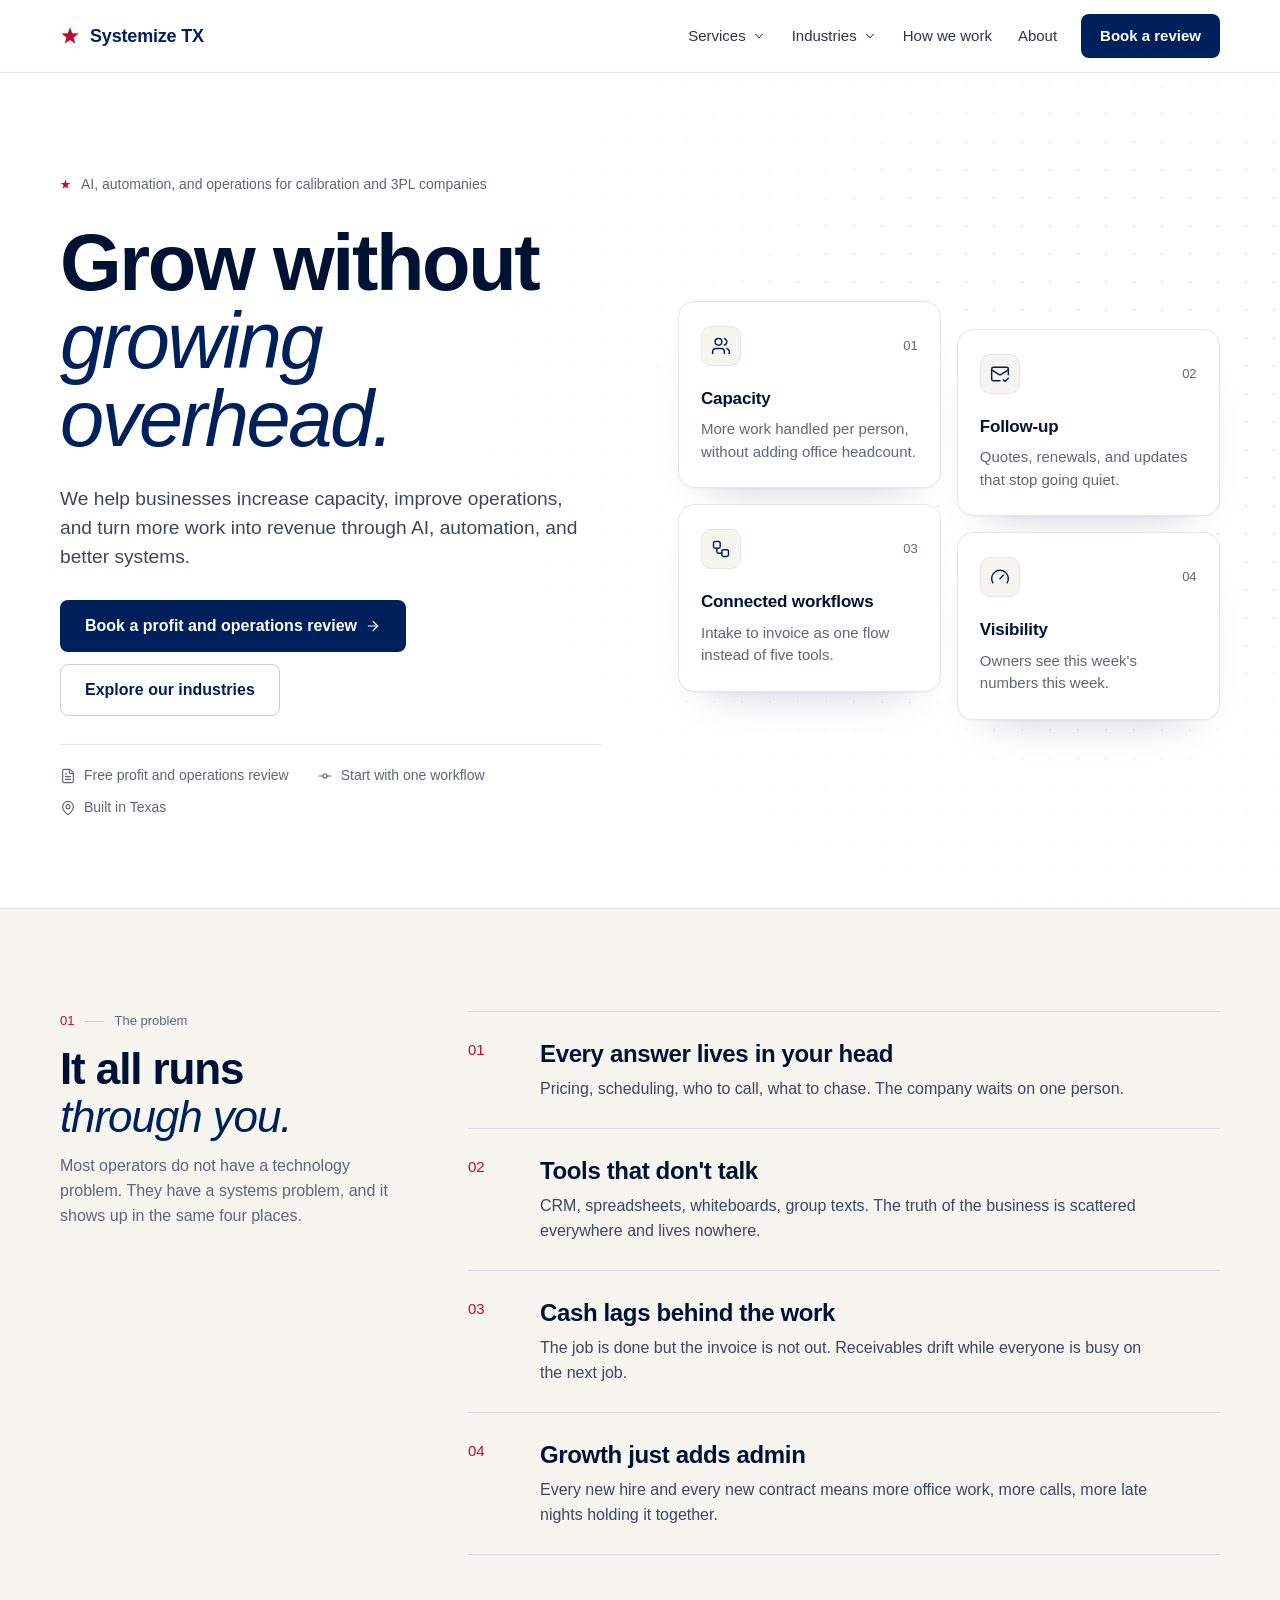
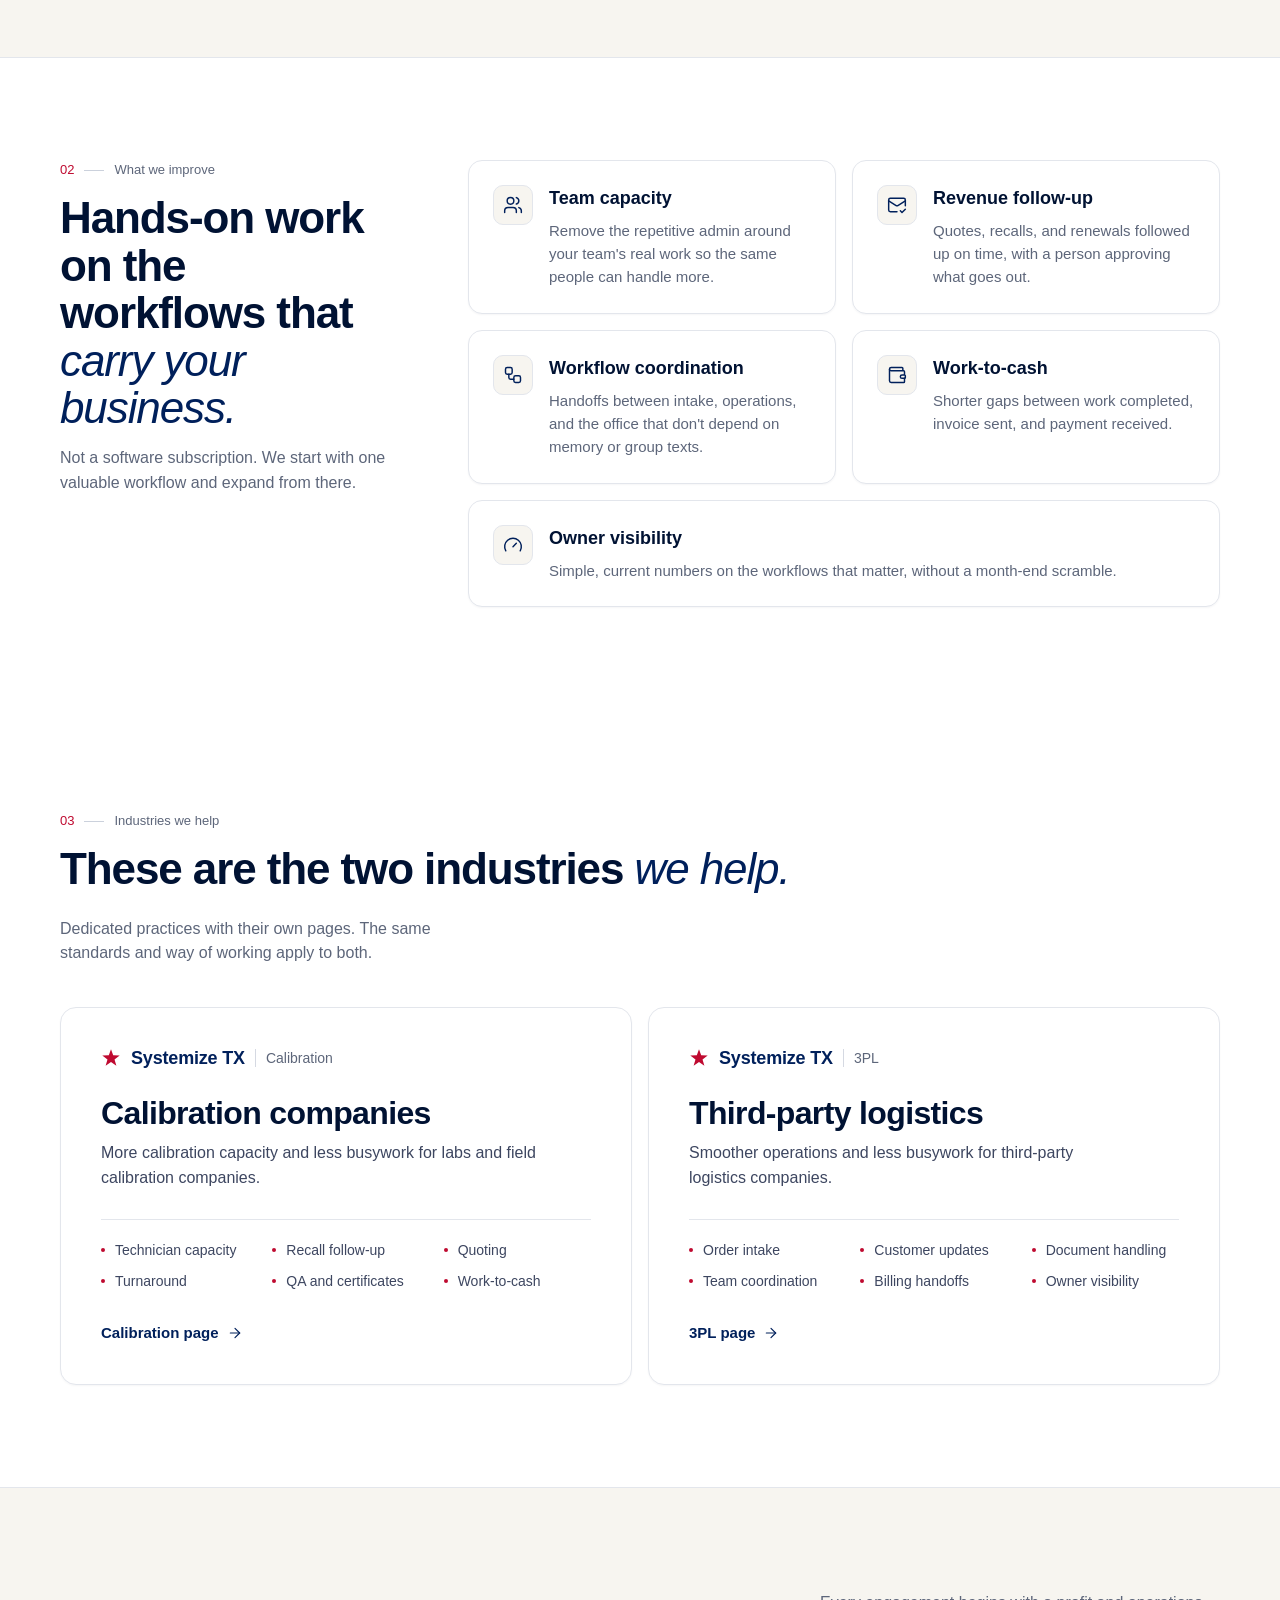
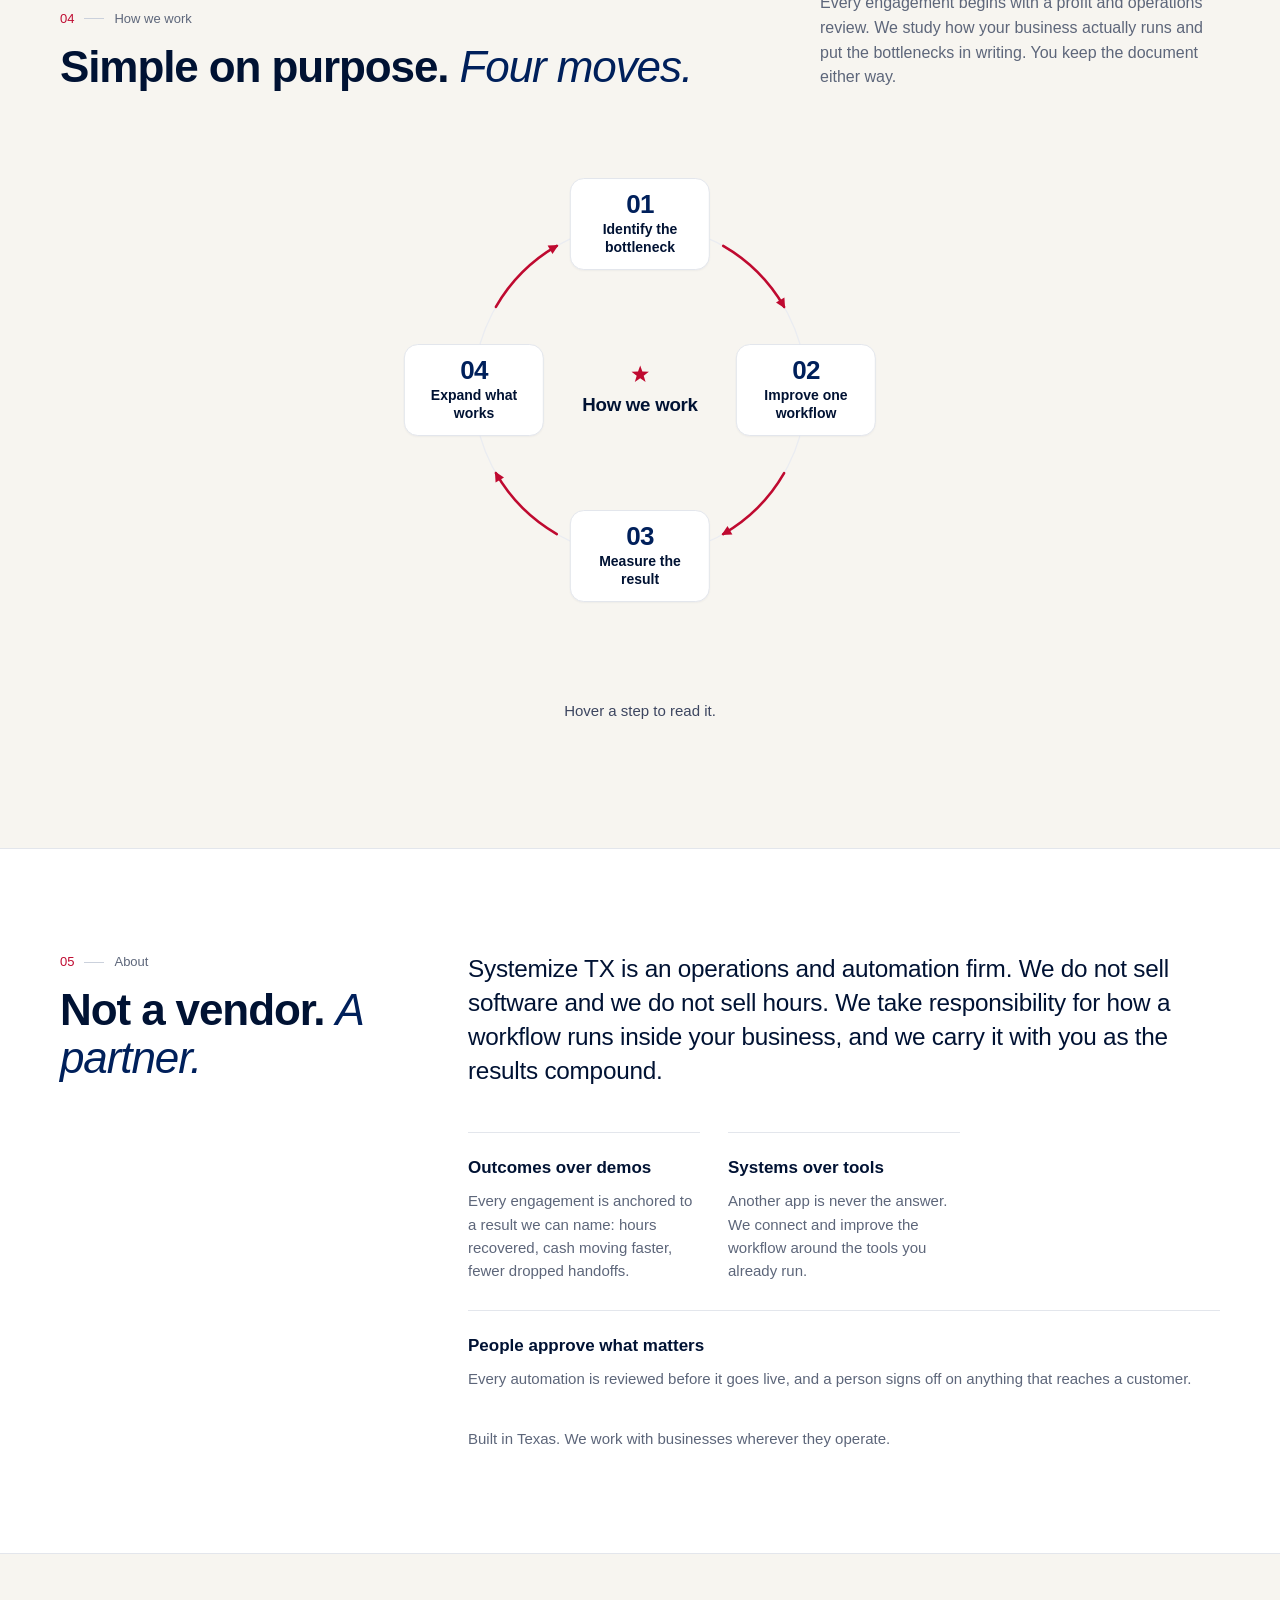
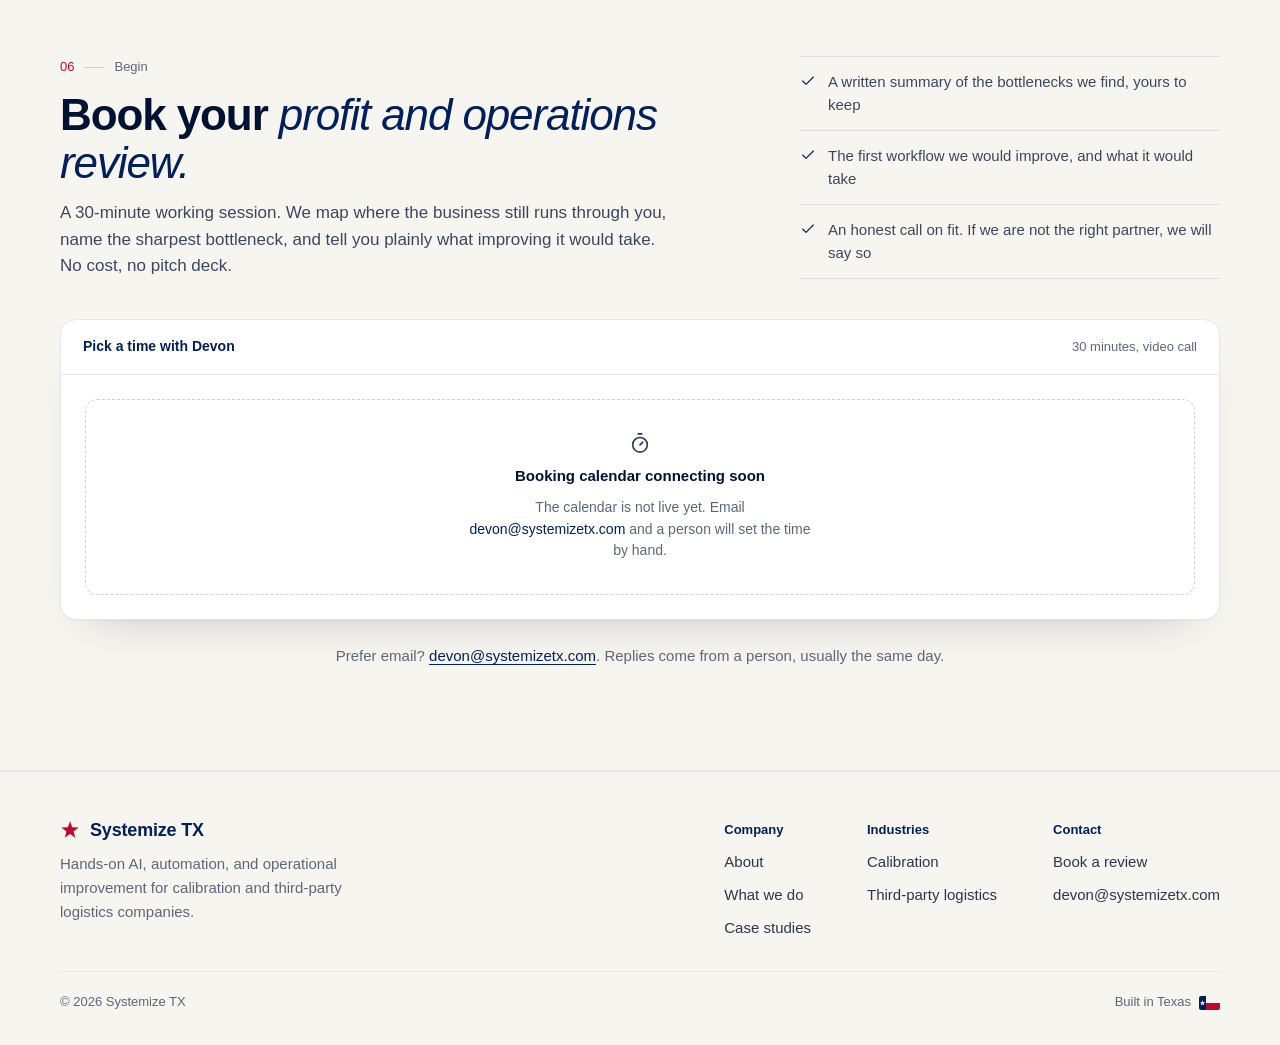
==== commit a89d2765: "Rebuild the rebrand against the design handoff specification The first pass was built from the writt" ====
--- a/index.html
+++ b/index.html
@@ -3,413 +3,501 @@
 <head>
 <meta charset="utf-8" />
 <meta name="viewport" content="width=device-width, initial-scale=1" />
-<title>Systemize TX | Grow without growing overhead</title>
-<meta name="description" content="Systemize TX helps businesses increase capacity, improve operations, and turn more work into revenue through AI, automation, and better systems. Founder-led practices in calibration and third-party logistics." />
+<title>Systemize TX | Grow without growing overhead.</title>
+<meta name="description" content="Systemize TX helps businesses increase capacity, improve operations, and turn more work into revenue through AI, automation, and better systems." />
 <link rel="canonical" href="https://systemizetx.com/" />
 <meta name="theme-color" content="#00205B" />
-<script>document.documentElement.className += " js";</script>
 <meta property="og:type" content="website" />
 <meta property="og:site_name" content="Systemize TX" />
-<meta property="og:title" content="Systemize TX | Grow without growing overhead" />
-<meta property="og:description" content="Systemize TX helps businesses increase capacity, improve operations, and turn more work into revenue through AI, automation, and better systems. Founder-led practices in calibration and third-party logistics." />
+<meta property="og:title" content="Systemize TX | Grow without growing overhead." />
+<meta property="og:description" content="Systemize TX helps businesses increase capacity, improve operations, and turn more work into revenue through AI, automation, and better systems." />
 <meta property="og:url" content="https://systemizetx.com/" />
 <meta name="twitter:card" content="summary" />
-<link rel="icon" type="image/svg+xml" href="data:image/svg+xml,%3Csvg xmlns='http://www.w3.org/2000/svg' viewBox='0 0 100 100'%3E%3Crect width='100' height='100' rx='18' fill='%2300205B'/%3E%3Cpath d='M50 18l7.8 21.8 23.2.6-18.4 14.2 6.6 22.2L50 63.6 30.8 76.8l6.6-22.2L19 40.4l23.2-.6z' fill='%23BF0A30'/%3E%3C/svg%3E" />
-<link rel="apple-touch-icon" href="data:image/svg+xml,%3Csvg xmlns='http://www.w3.org/2000/svg' viewBox='0 0 100 100'%3E%3Crect width='100' height='100' rx='18' fill='%2300205B'/%3E%3Cpath d='M50 18l7.8 21.8 23.2.6-18.4 14.2 6.6 22.2L50 63.6 30.8 76.8l6.6-22.2L19 40.4l23.2-.6z' fill='%23BF0A30'/%3E%3C/svg%3E" />
+<link rel="icon" type="image/svg+xml" href="data:image/svg+xml,%3Csvg xmlns='http://www.w3.org/2000/svg' viewBox='0 0 100 100'%3E%3Crect width='100' height='100' fill='%2300205B'/%3E%3Cpath d='M50 18l7.8 21.8 23.2.6-18.4 14.2 6.6 22.2L50 63.6 30.8 76.8l6.6-22.2L19 40.4l23.2-.6z' fill='%23BF0A30'/%3E%3C/svg%3E" />
+<link rel="apple-touch-icon" href="data:image/svg+xml,%3Csvg xmlns='http://www.w3.org/2000/svg' viewBox='0 0 100 100'%3E%3Crect width='100' height='100' fill='%2300205B'/%3E%3Cpath d='M50 18l7.8 21.8 23.2.6-18.4 14.2 6.6 22.2L50 63.6 30.8 76.8l6.6-22.2L19 40.4l23.2-.6z' fill='%23BF0A30'/%3E%3C/svg%3E" />
 <link rel="stylesheet" href="css/style.css" />
+<script>document.documentElement.className += " js";</script>
 </head>
 <body>
-<a class="skip-link" href="#main">Skip to content</a>
-<svg class="visually-hidden" aria-hidden="true" focusable="false" xmlns="http://www.w3.org/2000/svg"><defs>
-<symbol id="i-gauge" viewBox="0 0 24 24"><path d="M3.6 18a9.5 9.5 0 1 1 16.8 0"/><path d="M12 14.2l3.9-4.4"/><circle cx="12" cy="15.4" r="1.5"/></symbol>
-<symbol id="i-bell" viewBox="0 0 24 24"><path d="M18 9a6 6 0 0 0-12 0c0 6-2.5 6.5-2.5 8h17C20.5 15.5 18 15 18 9Z"/><path d="M10.2 20.2a2.2 2.2 0 0 0 3.6 0"/></symbol>
-<symbol id="i-workflow" viewBox="0 0 24 24"><circle cx="5.5" cy="6" r="2.5"/><circle cx="18.5" cy="6" r="2.5"/><circle cx="12" cy="18" r="2.5"/><path d="M5.5 8.5v3a2 2 0 0 0 2 2h2.2"/><path d="M18.5 8.5v3a2 2 0 0 1-2 2h-2.2"/></symbol>
-<symbol id="i-eye" viewBox="0 0 24 24"><path d="M2.5 12S6 6.2 12 6.2 21.5 12 21.5 12 18 17.8 12 17.8 2.5 12 2.5 12Z"/><circle cx="12" cy="12" r="2.6"/></symbol>
-<symbol id="i-cash" viewBox="0 0 24 24"><rect x="2.5" y="6" width="19" height="12" rx="2"/><circle cx="12" cy="12" r="2.6"/><path d="M6 9.6h.01M18 14.4h.01"/></symbol>
-<symbol id="i-clock" viewBox="0 0 24 24"><circle cx="12" cy="12" r="9"/><path d="M12 6.8V12l3.6 2.1"/></symbol>
-<symbol id="i-doc-check" viewBox="0 0 24 24"><path d="M14 3H7.5A1.5 1.5 0 0 0 6 4.5v15A1.5 1.5 0 0 0 7.5 21h9a1.5 1.5 0 0 0 1.5-1.5V7Z"/><path d="M14 3v4h4"/><path d="M9.2 14.6l1.9 1.9 3.7-3.8"/></symbol>
-<symbol id="i-shield" viewBox="0 0 24 24"><path d="M12 3.2 19 6v5.6c0 4.6-3 7.6-7 9.2-4-1.6-7-4.6-7-9.2V6Z"/><path d="M9.3 12.2l1.9 1.9 3.5-3.6"/></symbol>
-<symbol id="i-truck" viewBox="0 0 24 24"><path d="M2.5 6.5h11v9h-11z"/><path d="M13.5 9.5h3.8l3.2 3.1v2.9h-7z"/><circle cx="7" cy="18" r="1.8"/><circle cx="17.2" cy="18" r="1.8"/><path d="M8.8 18h6.6M2.5 18h2.7"/></symbol>
-<symbol id="i-box" viewBox="0 0 24 24"><path d="M12 3.2 20.5 7.4v9.2L12 20.8 3.5 16.6V7.4Z"/><path d="M3.5 7.4 12 11.6l8.5-4.2M12 11.6v9.2"/></symbol>
-<symbol id="i-message" viewBox="0 0 24 24"><path d="M20.5 11.8c0 3.8-3.6 6.9-8 6.9a9.4 9.4 0 0 1-2.9-.45L4.6 20l1.3-3.6a6.5 6.5 0 0 1-2.4-4.6c0-3.8 3.6-6.9 8-6.9s9 3.1 9 6.9Z"/><path d="M9 11.8h6"/></symbol>
-<symbol id="i-users" viewBox="0 0 24 24"><circle cx="9.2" cy="8.2" r="3.2"/><path d="M3 19.6c0-3.3 2.8-5.2 6.2-5.2s6.2 1.9 6.2 5.2"/><path d="M16.6 6.4a2.9 2.9 0 0 1 0 5.5M18.2 19.6c0-2.1-.7-3.6-1.9-4.5"/></symbol>
-<symbol id="i-unlink" viewBox="0 0 24 24"><path d="M10.2 13.6 8 15.8a3.4 3.4 0 0 1-4.8-4.8l2.2-2.2"/><path d="M13.8 10.4 16 8.2a3.4 3.4 0 0 1 4.8 4.8l-2.2 2.2"/><path d="M15.6 4.6V3M19.6 8.6H21M8.4 19.4V21M4.4 15.4H3"/></symbol>
-<symbol id="i-user" viewBox="0 0 24 24"><circle cx="12" cy="7.6" r="3.6"/><path d="M4.8 20.4c0-3.9 3-6 7.2-6s7.2 2.1 7.2 6"/></symbol>
-<symbol id="i-trend" viewBox="0 0 24 24"><path d="M3.5 19.5h17"/><path d="M6 15.2l4.2-4.3 2.8 2.8 5.2-5.6"/><path d="M15 8.1h3.4v3.3"/></symbol>
-<symbol id="i-search" viewBox="0 0 24 24"><circle cx="11" cy="11" r="6.8"/><path d="M15.9 15.9 20.5 20.5"/></symbol>
-<symbol id="i-target" viewBox="0 0 24 24"><circle cx="12" cy="12" r="8.8"/><circle cx="12" cy="12" r="4.8"/><circle cx="12" cy="12" r="1.2"/></symbol>
-<symbol id="i-expand" viewBox="0 0 24 24"><path d="M4 9.2V4h5.2M14.8 4H20v5.2M20 14.8V20h-5.2M9.2 20H4v-5.2"/></symbol>
-<symbol id="i-tag" viewBox="0 0 24 24"><path d="M20.4 12.6 12.6 20.4l-9-9V3.6h7.8Z"/><circle cx="8.1" cy="8.1" r="1.4"/></symbol>
-<symbol id="i-mail" viewBox="0 0 24 24"><rect x="2.8" y="5.4" width="18.4" height="13.2" rx="1.8"/><path d="m3.4 6.6 8.6 5.8 8.6-5.8"/></symbol>
-<symbol id="i-check" viewBox="0 0 24 24"><path d="m4.5 12.4 5 5 10-10.4"/></symbol>
-<symbol id="i-arrow" viewBox="0 0 24 24"><path d="M4 12h14.5"/><path d="m13 6.2 6 5.8-6 5.8"/></symbol>
-<symbol id="i-handoff" viewBox="0 0 24 24"><path d="M4 8.4h11.5"/><path d="m12.6 5.4 3 3-3 3"/><path d="M20 15.6H8.5"/><path d="m11.4 12.6-3 3 3 3"/></symbol>
-<symbol id="i-clipboard" viewBox="0 0 24 24"><path d="M9.2 3.4h5.6v2.8H9.2z"/><path d="M14.8 4.8h1.9a1.6 1.6 0 0 1 1.6 1.6v13.2a1.6 1.6 0 0 1-1.6 1.6H7.3a1.6 1.6 0 0 1-1.6-1.6V6.4a1.6 1.6 0 0 1 1.6-1.6h1.9"/><path d="m9.4 13.8 1.8 1.8 3.5-3.6"/></symbol>
-<symbol id="i-sliders" viewBox="0 0 24 24"><path d="M3.5 8.4h9.2M17.1 8.4h3.4M3.5 15.6h3.4M11.5 15.6h9"/><circle cx="14.9" cy="8.4" r="2.2"/><circle cx="9.3" cy="15.6" r="2.2"/></symbol>
-<symbol id="i-star" viewBox="0 0 100 100"><path d="M50 6l10.9 30.6 32.5.8-25.8 19.9 9.3 31.1L50 69.9 23.1 88.4l9.3-31.1L6.6 37.4l32.5-.8z"/></symbol>
-</defs></svg>
-<header class="site-header" id="siteHeader">
-  <div class="container site-header__inner">
-    <a class="logo" href="./" aria-label="Systemize TX, home"><svg class="logo__star" viewBox="0 0 100 100" aria-hidden="true"><path d="M50 6l10.9 30.6 32.5.8-25.8 19.9 9.3 31.1L50 69.9 23.1 88.4l9.3-31.1L6.6 37.4l32.5-.8z"/></svg><span class="logo__name">Systemize TX</span></a>
-    <nav class="nav" aria-label="Primary">
-      <a href="#services">Services</a>
-      <a href="#industries">Industries</a>
-      <a href="#how-we-work">How we work</a>
+<a class="stx-skip" href="#main">Skip to content</a>
+<svg class="stx-sprite" aria-hidden="true" focusable="false" xmlns="http://www.w3.org/2000/svg"><defs><symbol id="i-users" viewBox="0 0 24 24"><path d="M16 21v-2a4 4 0 0 0-4-4H6a4 4 0 0 0-4 4v2" /><path d="M16 3.128a4 4 0 0 1 0 7.744" /><path d="M22 21v-2a4 4 0 0 0-3-3.87" /><circle cx="9" cy="7" r="4" /></symbol><symbol id="i-mail-check" viewBox="0 0 24 24"><path d="M22 13V6a2 2 0 0 0-2-2H4a2 2 0 0 0-2 2v12c0 1.1.9 2 2 2h8" /><path d="m22 7-8.97 5.7a1.94 1.94 0 0 1-2.06 0L2 7" /><path d="m16 19 2 2 4-4" /></symbol><symbol id="i-workflow" viewBox="0 0 24 24"><rect width="8" height="8" x="3" y="3" rx="2" /><path d="M7 11v4a2 2 0 0 0 2 2h4" /><rect width="8" height="8" x="13" y="13" rx="2" /></symbol><symbol id="i-gauge" viewBox="0 0 24 24"><path d="m12 14 4-4" /><path d="M3.34 19a10 10 0 1 1 17.32 0" /></symbol><symbol id="i-wallet" viewBox="0 0 24 24"><path d="M19 7V4a1 1 0 0 0-1-1H5a2 2 0 0 0 0 4h15a1 1 0 0 1 1 1v4h-3a2 2 0 0 0 0 4h3a1 1 0 0 0 1-1v-2a1 1 0 0 0-1-1" /><path d="M3 5v14a2 2 0 0 0 2 2h15a1 1 0 0 0 1-1v-4" /></symbol><symbol id="i-receipt" viewBox="0 0 24 24"><path d="M12 17V7" /><path d="M16 8h-6a2 2 0 0 0 0 4h4a2 2 0 0 1 0 4H8" /><path d="M4 3a1 1 0 0 1 1-1 1.3 1.3 0 0 1 .7.2l.933.6a1.3 1.3 0 0 0 1.4 0l.934-.6a1.3 1.3 0 0 1 1.4 0l.933.6a1.3 1.3 0 0 0 1.4 0l.933-.6a1.3 1.3 0 0 1 1.4 0l.934.6a1.3 1.3 0 0 0 1.4 0l.933-.6A1.3 1.3 0 0 1 19 2a1 1 0 0 1 1 1v18a1 1 0 0 1-1 1 1.3 1.3 0 0 1-.7-.2l-.933-.6a1.3 1.3 0 0 0-1.4 0l-.934.6a1.3 1.3 0 0 1-1.4 0l-.933-.6a1.3 1.3 0 0 0-1.4 0l-.933.6a1.3 1.3 0 0 1-1.4 0l-.934-.6a1.3 1.3 0 0 0-1.4 0l-.933.6a1.3 1.3 0 0 1-.7.2 1 1 0 0 1-1-1z" /></symbol><symbol id="i-timer" viewBox="0 0 24 24"><line x1="10" x2="14" y1="2" y2="2" /><line x1="12" x2="15" y1="14" y2="11" /><circle cx="12" cy="14" r="8" /></symbol><symbol id="i-file-check" viewBox="0 0 24 24"><path d="M6 22a2 2 0 0 1-2-2V4a2 2 0 0 1 2-2h8a2.4 2.4 0 0 1 1.704.706l3.588 3.588A2.4 2.4 0 0 1 20 8v12a2 2 0 0 1-2 2z" /><path d="M14 2v5a1 1 0 0 0 1 1h5" /><path d="m9 15 2 2 4-4" /></symbol><symbol id="i-file-text" viewBox="0 0 24 24"><path d="M6 22a2 2 0 0 1-2-2V4a2 2 0 0 1 2-2h8a2.4 2.4 0 0 1 1.704.706l3.588 3.588A2.4 2.4 0 0 1 20 8v12a2 2 0 0 1-2 2z" /><path d="M14 2v5a1 1 0 0 0 1 1h5" /><path d="M10 9H8" /><path d="M16 13H8" /><path d="M16 17H8" /></symbol><symbol id="i-bell-ring" viewBox="0 0 24 24"><path d="M10.268 21a2 2 0 0 0 3.464 0" /><path d="M22 8c0-2.3-.8-4.3-2-6" /><path d="M3.262 15.326A1 1 0 0 0 4 17h16a1 1 0 0 0 .74-1.673C19.41 13.956 18 12.499 18 8A6 6 0 0 0 6 8c0 4.499-1.411 5.956-2.738 7.326" /><path d="M4 2C2.8 3.7 2 5.7 2 8" /></symbol><symbol id="i-badge-check" viewBox="0 0 24 24"><path d="M3.85 8.62a4 4 0 0 1 4.78-4.77 4 4 0 0 1 6.74 0 4 4 0 0 1 4.78 4.78 4 4 0 0 1 0 6.74 4 4 0 0 1-4.77 4.78 4 4 0 0 1-6.75 0 4 4 0 0 1-4.78-4.77 4 4 0 0 1 0-6.76Z" /><path d="m16 9-5.5 5.5L8 12" /></symbol><symbol id="i-user-check" viewBox="0 0 24 24"><path d="m16 11 2 2 4-4" /><path d="M16 21v-2a4 4 0 0 0-4-4H6a4 4 0 0 0-4 4v2" /><circle cx="9" cy="7" r="4" /></symbol><symbol id="i-ruler" viewBox="0 0 24 24"><path d="M21.3 15.3a2.4 2.4 0 0 1 0 3.4l-2.6 2.6a2.4 2.4 0 0 1-3.4 0L2.7 8.7a2.41 2.41 0 0 1 0-3.4l2.6-2.6a2.41 2.41 0 0 1 3.4 0Z" /><path d="m14.5 12.5 2-2" /><path d="m11.5 9.5 2-2" /><path d="m8.5 6.5 2-2" /><path d="m17.5 15.5 2-2" /></symbol><symbol id="i-plug" viewBox="0 0 24 24"><path d="M12 22v-5" /><path d="M15 8V2" /><path d="M17 8a1 1 0 0 1 1 1v4a4 4 0 0 1-4 4h-4a4 4 0 0 1-4-4V9a1 1 0 0 1 1-1z" /><path d="M9 8V2" /></symbol><symbol id="i-inbox" viewBox="0 0 24 24"><polyline points="22 12 16 12 14 15 10 15 8 12 2 12" /><path d="M5.45 5.11 2 12v6a2 2 0 0 0 2 2h16a2 2 0 0 0 2-2v-6l-3.45-6.89A2 2 0 0 0 16.76 4H7.24a2 2 0 0 0-1.79 1.11z" /></symbol><symbol id="i-messages-square" viewBox="0 0 24 24"><path d="M16 10a2 2 0 0 1-2 2H6.828a2 2 0 0 0-1.414.586l-2.202 2.202A.71.71 0 0 1 2 14.286V4a2 2 0 0 1 2-2h10a2 2 0 0 1 2 2z" /><path d="M20 9a2 2 0 0 1 2 2v10.286a.71.71 0 0 1-1.212.502l-2.202-2.202A2 2 0 0 0 17.172 19H10a2 2 0 0 1-2-2v-1" /></symbol><symbol id="i-truck" viewBox="0 0 24 24"><path d="M14 18V6a2 2 0 0 0-2-2H4a2 2 0 0 0-2 2v11a1 1 0 0 0 1 1h2" /><path d="M15 18H9" /><path d="M19 18h2a1 1 0 0 0 1-1v-3.65a1 1 0 0 0-.22-.624l-3.48-4.35A1 1 0 0 0 17.52 8H14" /><circle cx="17" cy="18" r="2" /><circle cx="7" cy="18" r="2" /></symbol><symbol id="i-trending-up" viewBox="0 0 24 24"><path d="M16 7h6v6" /><path d="m22 7-8.5 8.5-5-5L2 17" /></symbol><symbol id="i-unplug" viewBox="0 0 24 24"><path d="m19 5 3-3" /><path d="m2 22 3-3" /><path d="M6.3 20.3a2.4 2.4 0 0 0 3.4 0L12 18l-6-6-2.3 2.3a2.4 2.4 0 0 0 0 3.4Z" /><path d="M7.5 13.5 10 11" /><path d="M10.5 16.5 13 14" /><path d="m12 6 6 6 2.3-2.3a2.4 2.4 0 0 0 0-3.4l-2.6-2.6a2.4 2.4 0 0 0-3.4 0Z" /></symbol><symbol id="i-brain" viewBox="0 0 24 24"><path d="M12 18V5" /><path d="M15 13a4.17 4.17 0 0 1-3-4 4.17 4.17 0 0 1-3 4" /><path d="M17.598 6.5A3 3 0 1 0 12 5a3 3 0 1 0-5.598 1.5" /><path d="M17.997 5.125a4 4 0 0 1 2.526 5.77" /><path d="M18 18a4 4 0 0 0 2-7.464" /><path d="M19.967 17.483A4 4 0 1 1 12 18a4 4 0 1 1-7.967-.517" /><path d="M6 18a4 4 0 0 1-2-7.464" /><path d="M6.003 5.125a4 4 0 0 0-2.526 5.77" /></symbol><symbol id="i-hourglass" viewBox="0 0 24 24"><path d="M5 22h14" /><path d="M5 2h14" /><path d="M17 22v-4.172a2 2 0 0 0-.586-1.414L12 12l-4.414 4.414A2 2 0 0 0 7 17.828V22" /><path d="M7 2v4.172a2 2 0 0 0 .586 1.414L12 12l4.414-4.414A2 2 0 0 0 17 6.172V2" /></symbol><symbol id="i-target" viewBox="0 0 24 24"><circle cx="12" cy="12" r="10" /><circle cx="12" cy="12" r="6" /><circle cx="12" cy="12" r="2" /></symbol><symbol id="i-wrench" viewBox="0 0 24 24"><path d="M14.7 6.3a1 1 0 0 0 0 1.4l1.6 1.6a1 1 0 0 0 1.4 0l3.106-3.105c.32-.322.863-.22.983.218a6 6 0 0 1-8.259 7.057l-7.91 7.91a1 1 0 0 1-2.999-3l7.91-7.91a6 6 0 0 1 7.057-8.259c.438.12.54.662.219.984z" /></symbol><symbol id="i-arrow-right" viewBox="0 0 24 24"><path d="M5 12h14" /><path d="m12 5 7 7-7 7" /></symbol><symbol id="i-check" viewBox="0 0 24 24"><path d="M20 6 9 17l-5-5" /></symbol><symbol id="i-chevron-down" viewBox="0 0 24 24"><path d="m6 9 6 6 6-6" /></symbol><symbol id="i-x" viewBox="0 0 24 24"><path d="M18 6 6 18" /><path d="m6 6 12 12" /></symbol><symbol id="i-git-commit-horizontal" viewBox="0 0 24 24"><circle cx="12" cy="12" r="3" /><line x1="3" x2="9" y1="12" y2="12" /><line x1="15" x2="21" y1="12" y2="12" /></symbol><symbol id="i-map-pin" viewBox="0 0 24 24"><path d="M20 10c0 4.993-5.539 10.193-7.399 11.799a1 1 0 0 1-1.202 0C9.539 20.193 4 14.993 4 10a8 8 0 0 1 16 0" /><circle cx="12" cy="10" r="3" /></symbol></defs></svg>
+<div class="stx-header-spacer" aria-hidden="true"></div>
+<header class="stx-header" id="stxHeader">
+  <div class="stx-progress" aria-hidden="true"><div class="stx-progress__fill" id="stxProgress"></div></div>
+  <div class="stx-bar">
+    <a class="stx-logo" href="./" aria-label="Systemize TX, home"><svg class="stx-logo__star" viewBox="0 0 100 100" aria-hidden="true"><path d="M50 6l10.9 30.6 32.5.8-25.8 19.9 9.3 31.1L50 69.9 23.1 88.4l9.3-31.1L6.6 37.4l32.5-.8z" fill="currentColor"/></svg><span class="stx-logo__word">Systemize TX</span></a>
+    <nav class="stx-nav-d" aria-label="Primary">
+        <div class="stx-drop">
+          <button type="button" class="stx-nav-d__trigger stx-drop__trigger" aria-haspopup="true" aria-expanded="false" aria-controls="stx-drop-services">Services <svg class="stx-i stx-i--14" viewBox="0 0 24 24" aria-hidden="true"><use href="#i-chevron-down"></use></svg></button>
+          <div class="stx-drop__panel" id="stx-drop-services">
+            <div class="stx-drop__card">
+              <a href="#services"><strong>What we improve</strong><span>Capacity, follow-up, coordination, work-to-cash</span></a>
+              <a href="#how"><strong>How we work</strong><span>One workflow first, then expand</span></a>
+              <a href="services/"><strong>What we do</strong><span>The engagement, phase by phase</span></a>
+              <a href="case-studies/"><strong>Case studies</strong><span>Challenge, build, outcome</span></a>
+            </div>
+          </div>
+        </div>
+        <div class="stx-drop">
+          <button type="button" class="stx-nav-d__trigger stx-drop__trigger" aria-haspopup="true" aria-expanded="false" aria-controls="stx-drop-industries">Industries <svg class="stx-i stx-i--14" viewBox="0 0 24 24" aria-hidden="true"><use href="#i-chevron-down"></use></svg></button>
+          <div class="stx-drop__panel" id="stx-drop-industries">
+            <div class="stx-drop__card">
+              <a href="industries/calibration/"><strong>Calibration</strong><span>Labs and field calibration companies</span></a>
+              <a href="industries/3pl/"><strong>Third-party logistics</strong><span>3PL operations of any model</span></a>
+            </div>
+          </div>
+        </div>
+      <a href="#how">How we work</a>
       <a href="#about">About</a>
+      <a class="stx-btn stx-btn--primary stx-btn--sm" href="#book" data-book="general">Book a review</a>
     </nav>
-    <a class="btn btn--primary site-header__cta" href="#briefing">Book a briefing</a>
-    <button class="nav-toggle" id="navToggle" type="button" aria-label="Menu" aria-expanded="false" aria-controls="mobileNav">
-      <span></span><span></span>
+    <button type="button" class="stx-burger" id="stxBurger" aria-label="Open menu" aria-expanded="false" aria-controls="stx-mobile-menu">
+      <span></span><span></span><span></span>
     </button>
   </div>
-  <div class="mobile-nav" id="mobileNav">
-    <div class="container">
-      <ul>
-        <li><a href="#services">Services</a></li>
-        <li><a href="#industries">Industries</a></li>
-        <li><a href="#how-we-work">How we work</a></li>
-        <li><a href="#about">About</a></li>
-        <li><a href="industries/calibration/">Calibration</a></li>
-        <li><a href="industries/3pl/">3PL</a></li>
-      </ul>
-      <a class="btn btn--primary btn--block" href="#briefing">Book a briefing</a>
-    </div>
-  </div>
+  <nav class="stx-nav-m" id="stx-mobile-menu" aria-label="Primary, mobile">
+    <div class="stx-nav-m__inner">
+      <span class="stx-nav-m__group">Services</span>
+      <a href="#services">What we improve</a>
+      <a href="#how">How we work</a>
+      <a href="services/">What we do</a>
+      <a href="case-studies/">Case studies</a>
+      <span class="stx-nav-m__group">Industries</span>
+      <a href="industries/calibration/">Calibration</a>
+      <a href="industries/3pl/">Third-party logistics</a>
+      <span class="stx-nav-m__group">More</span>
+      <a href="#how">How we work</a>
+      <a href="#about">About</a>
+      <a class="stx-btn stx-btn--primary stx-btn--block" href="#book" data-book="general">Book a review</a>
+    </div>
+  </nav>
 </header>
 <main id="main">
 
-  <!-- ================= HERO ================= -->
-  <section class="hero">
-    <div class="container hero__grid">
+<section class="stx-hero" aria-labelledby="hero-title">
+  <div class="stx-hero__dots" aria-hidden="true"></div>
+  <div class="stx-wrap stx-hero__grid">
+    <div class="stx-hero__copy">
+      <p class="stx-hero__eyebrow" data-reveal><svg class="" viewBox="0 0 100 100" width="11" height="11" aria-hidden="true"><path d="M50 6l10.9 30.6 32.5.8-25.8 19.9 9.3 31.1L50 69.9 23.1 88.4l9.3-31.1L6.6 37.4l32.5-.8z" fill="currentColor"/></svg>AI, automation, and operations for calibration and 3PL companies</p>
+      <h1 class="stx-hero__h1" id="hero-title" data-reveal style="--d:0.08s;">Grow without <em>growing overhead.</em></h1>
+      <p class="stx-hero__lede" data-reveal style="--d:0.16s;">We help businesses increase capacity, improve operations, and turn more work into revenue through AI, automation, and better systems.</p>
+      <div class="stx-hero__actions" data-reveal style="--d:0.24s;">
+        <a class="stx-btn stx-btn--primary" href="#book" data-book="general">Book a profit and operations review <svg class="stx-i stx-i--16" viewBox="0 0 24 24" aria-hidden="true"><use href="#i-arrow-right"></use></svg></a>
+        <a class="stx-btn stx-btn--secondary" href="#industries">Explore our industries</a>
+      </div>
+      <ul class="stx-hero__meta" data-reveal style="--d:0.32s;">
+        <li><svg class="stx-i stx-i--16" viewBox="0 0 24 24" aria-hidden="true"><use href="#i-file-text"></use></svg>Free profit and operations review</li>
+        <li><svg class="stx-i stx-i--16" viewBox="0 0 24 24" aria-hidden="true"><use href="#i-git-commit-horizontal"></use></svg>Start with one workflow</li>
+        <li><svg class="stx-i stx-i--16" viewBox="0 0 24 24" aria-hidden="true"><use href="#i-map-pin"></use></svg>Built in Texas</li>
+      </ul>
+    </div>
+    <div class="stx-herocards" data-reveal style="--d:0.20s;" role="img" aria-label="Four things that improve: capacity, follow-up, connected workflows, visibility">
+      
+        <div class="stx-herocard">
+          <div class="stx-herocard__top">
+            <span class="stx-tile"><svg class="stx-i" viewBox="0 0 24 24" aria-hidden="true"><use href="#i-users"></use></svg></span>
+            <span class="stx-herocard__no">01</span>
+          </div>
+          <div class="stx-herocard__text">
+            <strong>Capacity</strong>
+            <span class="stx-herocard__body">More work handled per person, without adding office headcount.</span>
+          </div>
+        </div>
+        <div class="stx-herocard stx-herocard--offset">
+          <div class="stx-herocard__top">
+            <span class="stx-tile"><svg class="stx-i" viewBox="0 0 24 24" aria-hidden="true"><use href="#i-mail-check"></use></svg></span>
+            <span class="stx-herocard__no">02</span>
+          </div>
+          <div class="stx-herocard__text">
+            <strong>Follow-up</strong>
+            <span class="stx-herocard__body">Quotes, renewals, and updates that stop going quiet.</span>
+          </div>
+        </div>
+        <div class="stx-herocard">
+          <div class="stx-herocard__top">
+            <span class="stx-tile"><svg class="stx-i" viewBox="0 0 24 24" aria-hidden="true"><use href="#i-workflow"></use></svg></span>
+            <span class="stx-herocard__no">03</span>
+          </div>
+          <div class="stx-herocard__text">
+            <strong>Connected workflows</strong>
+            <span class="stx-herocard__body">Intake to invoice as one flow instead of five tools.</span>
+          </div>
+        </div>
+        <div class="stx-herocard stx-herocard--offset">
+          <div class="stx-herocard__top">
+            <span class="stx-tile"><svg class="stx-i" viewBox="0 0 24 24" aria-hidden="true"><use href="#i-gauge"></use></svg></span>
+            <span class="stx-herocard__no">04</span>
+          </div>
+          <div class="stx-herocard__text">
+            <strong>Visibility</strong>
+            <span class="stx-herocard__body">Owners see this week's numbers this week.</span>
+          </div>
+        </div>
+    </div>
+  </div>
+</section>
+
+<section class="stx-sec stx-sec--paper" aria-labelledby="problems-title">
+  <div class="stx-wrap stx-split">
+    <div class="stx-split__head" data-reveal>
+      <span class="stx-eyebrow"><span class="stx-eyebrow__no">01</span><span class="stx-eyebrow__rule" aria-hidden="true"></span>The problem</span>
+      <h2 class="stx-h2" id="problems-title">It all runs <em>through you.</em></h2>
+      <p class="stx-intro">Most operators do not have a technology problem. They have a systems problem, and it shows up in the same four places.</p>
+    </div>
+    <ol class="stx-split__body stx-rows">
+      
+      <li class="stx-row" data-reveal style="--d:0.00s;">
+        <span class="stx-row__no">01</span>
+        <div>
+          <h3>Every answer lives in your head</h3>
+          <p>Pricing, scheduling, who to call, what to chase. The company waits on one person.</p>
+        </div>
+      </li>
+      <li class="stx-row" data-reveal style="--d:0.11s;">
+        <span class="stx-row__no">02</span>
+        <div>
+          <h3>Tools that don't talk</h3>
+          <p>CRM, spreadsheets, whiteboards, group texts. The truth of the business is scattered everywhere and lives nowhere.</p>
+        </div>
+      </li>
+      <li class="stx-row" data-reveal style="--d:0.22s;">
+        <span class="stx-row__no">03</span>
+        <div>
+          <h3>Cash lags behind the work</h3>
+          <p>The job is done but the invoice is not out. Receivables drift while everyone is busy on the next job.</p>
+        </div>
+      </li>
+      <li class="stx-row" data-reveal style="--d:0.33s;">
+        <span class="stx-row__no">04</span>
+        <div>
+          <h3>Growth just adds admin</h3>
+          <p>Every new hire and every new contract means more office work, more calls, more late nights holding it together.</p>
+        </div>
+      </li>
+    </ol>
+  </div>
+</section>
+
+<section class="stx-sec" id="services" aria-labelledby="improve-title">
+  <div class="stx-wrap stx-split">
+    <div class="stx-split__head" data-reveal>
+      <span class="stx-eyebrow"><span class="stx-eyebrow__no">02</span><span class="stx-eyebrow__rule" aria-hidden="true"></span>What we improve</span>
+      <h2 class="stx-h2" id="improve-title">Hands-on work on the workflows that <em>carry your business.</em></h2>
+      <p class="stx-intro">Not a software subscription. We start with one valuable workflow and expand from there.</p>
+    </div>
+    <dl class="stx-split__body stx-dl">
+      
+        <div data-reveal style="--d:0.00s;">
+          <span class="stx-tile"><svg class="stx-i" viewBox="0 0 24 24" aria-hidden="true"><use href="#i-users"></use></svg></span>
+          <div>
+            <dt>Team capacity</dt>
+            <dd>Remove the repetitive admin around your team's real work so the same people can handle more.</dd>
+          </div>
+        </div>
+        <div data-reveal style="--d:0.11s;">
+          <span class="stx-tile"><svg class="stx-i" viewBox="0 0 24 24" aria-hidden="true"><use href="#i-mail-check"></use></svg></span>
+          <div>
+            <dt>Revenue follow-up</dt>
+            <dd>Quotes, recalls, and renewals followed up on time, with a person approving what goes out.</dd>
+          </div>
+        </div>
+        <div data-reveal style="--d:0.22s;">
+          <span class="stx-tile"><svg class="stx-i" viewBox="0 0 24 24" aria-hidden="true"><use href="#i-workflow"></use></svg></span>
+          <div>
+            <dt>Workflow coordination</dt>
+            <dd>Handoffs between intake, operations, and the office that don't depend on memory or group texts.</dd>
+          </div>
+        </div>
+        <div data-reveal style="--d:0.33s;">
+          <span class="stx-tile"><svg class="stx-i" viewBox="0 0 24 24" aria-hidden="true"><use href="#i-wallet"></use></svg></span>
+          <div>
+            <dt>Work-to-cash</dt>
+            <dd>Shorter gaps between work completed, invoice sent, and payment received.</dd>
+          </div>
+        </div>
+        <div data-reveal style="--d:0.44s;" class="stx-span-full">
+          <span class="stx-tile"><svg class="stx-i" viewBox="0 0 24 24" aria-hidden="true"><use href="#i-gauge"></use></svg></span>
+          <div>
+            <dt>Owner visibility</dt>
+            <dd>Simple, current numbers on the workflows that matter, without a month-end scramble.</dd>
+          </div>
+        </div>
+    </dl>
+  </div>
+</section>
+
+<section class="stx-sec" id="industries" aria-labelledby="industries-title">
+  <div class="stx-wrap">
+    <div class="stx-headrow" data-reveal>
+      <div class="stx-headrow__main">
+        <span class="stx-eyebrow"><span class="stx-eyebrow__no">03</span><span class="stx-eyebrow__rule" aria-hidden="true"></span>Industries we help</span>
+        <h2 class="stx-h2" id="industries-title">These are the two industries <em>we help.</em></h2>
+      </div>
+      <p class="stx-headrow__desc">Dedicated practices with their own pages. The same standards and way of working apply to both.</p>
+    </div>
+    <div class="stx-inds">
+      
+      <a class="stx-ind" href="industries/calibration/" data-reveal style="--d:0.00s;">
+        <span class="stx-logo"><svg class="stx-logo__star" viewBox="0 0 100 100" aria-hidden="true"><path d="M50 6l10.9 30.6 32.5.8-25.8 19.9 9.3 31.1L50 69.9 23.1 88.4l9.3-31.1L6.6 37.4l32.5-.8z" fill="currentColor"/></svg><span class="stx-logo__word">Systemize TX</span><span class="stx-logo__rule" aria-hidden="true"></span><span class="stx-logo__label">Calibration</span></span>
+        <div>
+          <h3>Calibration companies</h3>
+          <p>More calibration capacity and less busywork for labs and field calibration companies.</p>
+        </div>
+        <ul class="stx-ind__tags">
+          <li>Technician capacity</li>
+          <li>Recall follow-up</li>
+          <li>Quoting</li>
+          <li>Turnaround</li>
+          <li>QA and certificates</li>
+          <li>Work-to-cash</li>
+        </ul>
+        <span class="stx-arrowlink">Calibration page <svg class="stx-i stx-i--16" viewBox="0 0 24 24" aria-hidden="true"><use href="#i-arrow-right"></use></svg></span>
+      </a>
+      <a class="stx-ind" href="industries/3pl/" data-reveal style="--d:0.12s;">
+        <span class="stx-logo"><svg class="stx-logo__star" viewBox="0 0 100 100" aria-hidden="true"><path d="M50 6l10.9 30.6 32.5.8-25.8 19.9 9.3 31.1L50 69.9 23.1 88.4l9.3-31.1L6.6 37.4l32.5-.8z" fill="currentColor"/></svg><span class="stx-logo__word">Systemize TX</span><span class="stx-logo__rule" aria-hidden="true"></span><span class="stx-logo__label">3PL</span></span>
+        <div>
+          <h3>Third-party logistics</h3>
+          <p>Smoother operations and less busywork for third-party logistics companies.</p>
+        </div>
+        <ul class="stx-ind__tags">
+          <li>Order intake</li>
+          <li>Customer updates</li>
+          <li>Document handling</li>
+          <li>Team coordination</li>
+          <li>Billing handoffs</li>
+          <li>Owner visibility</li>
+        </ul>
+        <span class="stx-arrowlink">3PL page <svg class="stx-i stx-i--16" viewBox="0 0 24 24" aria-hidden="true"><use href="#i-arrow-right"></use></svg></span>
+      </a>
+    </div>
+  </div>
+</section>
+
+<section class="stx-sec stx-sec--paper" id="how" aria-labelledby="how-title">
+  <div class="stx-wrap">
+    <div class="stx-headrow" data-reveal>
+      <div class="stx-headrow__main">
+        <span class="stx-eyebrow"><span class="stx-eyebrow__no">04</span><span class="stx-eyebrow__rule" aria-hidden="true"></span>How we work</span>
+        <h2 class="stx-h2" id="how-title">Simple on purpose. <em>Four moves.</em></h2>
+      </div>
+      <p class="stx-headrow__desc">Every engagement begins with a profit and operations review. We study how your business actually runs and put the bottlenecks in writing. You keep the document either way.</p>
+    </div>
+    <div data-reveal>
+<div class="stx-ringwrap">
+  <div class="stx-ringbox">
+    <div class="stx-ring">
+      <svg viewBox="0 0 400 400" aria-hidden="true">
+        <defs>
+          <marker id="stx-arrow" viewBox="0 0 12 12" refX="9" refY="6" markerWidth="4.5" markerHeight="4.5" orient="auto">
+            <path d="M 1 1 L 11 6 L 1 11 Z" fill="#BF0A30"/>
+          </marker>
+        </defs>
+        <circle cx="200" cy="200" r="128" fill="none" stroke="#EAECF1" stroke-width="1"/>
+        <g fill="none" stroke="#BF0A30" stroke-width="2" stroke-linecap="round" marker-end="url(#stx-arrow)">
+          <path d="M 264 89.15 A 128 128 0 0 1 310.85 136"/>
+          <path d="M 310.85 264 A 128 128 0 0 1 264 310.85"/>
+          <path d="M 136 310.85 A 128 128 0 0 1 89.15 264"/>
+          <path d="M 89.15 136 A 128 128 0 0 1 136 89.15"/>
+        </g>
+      </svg>
+      <div class="stx-ringlayer stx-ringlayer--1">
+        <div class="stx-ringnode">
+          <div class="stx-ringnode__up">
+            <button type="button" class="stx-ringcard" aria-describedby="stx-ring-caption"
+              data-step-label="01 Identify the bottleneck" data-step-body="A short profit and operations review. We study how work actually moves and name where hours and dollars leak.">
+              <span class="stx-ringcard__no">01</span>
+              <span class="stx-ringcard__title">Identify the bottleneck</span>
+            </button>
+          </div>
+        </div>
+      </div>
+      <div class="stx-ringlayer stx-ringlayer--2">
+        <div class="stx-ringnode">
+          <div class="stx-ringnode__up">
+            <button type="button" class="stx-ringcard" aria-describedby="stx-ring-caption"
+              data-step-label="02 Improve one workflow" data-step-body="We fix the most valuable bottleneck first. Every automation is reviewed before it goes live.">
+              <span class="stx-ringcard__no">02</span>
+              <span class="stx-ringcard__title">Improve one workflow</span>
+            </button>
+          </div>
+        </div>
+      </div>
+      <div class="stx-ringlayer stx-ringlayer--3">
+        <div class="stx-ringnode">
+          <div class="stx-ringnode__up">
+            <button type="button" class="stx-ringcard" aria-describedby="stx-ring-caption"
+              data-step-label="03 Measure the result" data-step-body="Hours recovered, cash moving faster, fewer dropped handoffs, tracked against where you started.">
+              <span class="stx-ringcard__no">03</span>
+              <span class="stx-ringcard__title">Measure the result</span>
+            </button>
+          </div>
+        </div>
+      </div>
+      <div class="stx-ringlayer stx-ringlayer--4">
+        <div class="stx-ringnode">
+          <div class="stx-ringnode__up">
+            <button type="button" class="stx-ringcard" aria-describedby="stx-ring-caption"
+              data-step-label="04 Expand what works" data-step-body="Once the first workflow holds, we move to the next one. Engagements grow with the results.">
+              <span class="stx-ringcard__no">04</span>
+              <span class="stx-ringcard__title">Expand what works</span>
+            </button>
+          </div>
+        </div>
+      </div>
+    </div>
+    <div class="stx-ringhub"><svg class="" viewBox="0 0 100 100" width="20" height="20" aria-hidden="true"><path d="M50 6l10.9 30.6 32.5.8-25.8 19.9 9.3 31.1L50 69.9 23.1 88.4l9.3-31.1L6.6 37.4l32.5-.8z" fill="currentColor"/></svg><span>How we work</span></div>
+  </div>
+  <div class="stx-ringcaption" id="stx-ring-caption" aria-live="polite">
+    <span class="stx-ringcaption__label"></span>
+    <p class="stx-ringcaption__body" data-hint="Hover a step to read it.">Hover a step to read it.</p>
+  </div>
+</div></div>
+  </div>
+</section>
+
+<section class="stx-sec" id="about" aria-labelledby="about-title">
+  <div class="stx-wrap stx-split">
+    <div class="stx-split__head" data-reveal>
+      <span class="stx-eyebrow"><span class="stx-eyebrow__no">05</span><span class="stx-eyebrow__rule" aria-hidden="true"></span>About</span>
+      <h2 class="stx-h2" id="about-title">Not a vendor. <em>A partner.</em></h2>
+    </div>
+    <div class="stx-split__body">
+      <p data-reveal style="font-size:var(--fs-statement);line-height:1.4;letter-spacing:-0.01em;color:var(--navy-deep);max-width:760px">Systemize TX is an operations and automation firm. We do not sell software and we do not sell hours. We take responsibility for how a workflow runs inside your business, and we carry it with you as the results compound.</p>
+      <div style="display:grid;grid-template-columns:repeat(auto-fit,minmax(min(100%,220px),1fr));gap:28px;margin-top:44px">
+        
+        <div data-reveal style="--d:0.22s;border-top:1px solid var(--line);padding-top:22px">
+          <h3 style="font-size:17px;font-weight:600;margin-bottom:8px">Outcomes over demos</h3>
+          <p style="font-size:15px;line-height:1.55;color:var(--ink-muted)">Every engagement is anchored to a result we can name: hours recovered, cash moving faster, fewer dropped handoffs.</p>
+        </div>
+        <div data-reveal style="--d:0.33s;border-top:1px solid var(--line);padding-top:22px">
+          <h3 style="font-size:17px;font-weight:600;margin-bottom:8px">Systems over tools</h3>
+          <p style="font-size:15px;line-height:1.55;color:var(--ink-muted)">Another app is never the answer. We connect and improve the workflow around the tools you already run.</p>
+        </div>
+        <div data-reveal style="--d:0.44s;border-top:1px solid var(--line);padding-top:22px;grid-column:1 / -1">
+          <h3 style="font-size:17px;font-weight:600;margin-bottom:8px">People approve what matters</h3>
+          <p style="font-size:15px;line-height:1.55;color:var(--ink-muted)">Every automation is reviewed before it goes live, and a person signs off on anything that reaches a customer.</p>
+        </div>
+      </div>
+      <p data-reveal style="--d:0.55s;font-size:15px;color:var(--ink-muted);margin-top:36px">Built in Texas. We work with businesses wherever they operate.</p>
+    </div>
+  </div>
+</section>
+
+<section class="stx-sec stx-sec--paper" id="book" aria-labelledby="book-title">
+  <div class="stx-wrap" id="contact">
+    <div class="stx-book__top">
+      <div class="stx-book__copy" data-reveal>
+        <span class="stx-eyebrow"><span class="stx-eyebrow__no">06</span><span class="stx-eyebrow__rule" aria-hidden="true"></span>Begin</span>
+        <h2 class="stx-h2" id="book-title">Book your <em>profit and operations review.</em></h2>
+        <p>A 30-minute working session. We map where the business still runs through you, name the sharpest bottleneck, and tell you plainly what improving it would take. No cost, no pitch deck.</p>
+      </div>
+      <ul class="stx-checks" data-reveal style="--d:0.11s;">
+        <li><svg class="stx-i stx-i--16" viewBox="0 0 24 24" aria-hidden="true"><use href="#i-check"></use></svg>A written summary of the bottlenecks we find, yours to keep</li>
+        <li><svg class="stx-i stx-i--16" viewBox="0 0 24 24" aria-hidden="true"><use href="#i-check"></use></svg>The first workflow we would improve, and what it would take</li>
+        <li><svg class="stx-i stx-i--16" viewBox="0 0 24 24" aria-hidden="true"><use href="#i-check"></use></svg>An honest call on fit. If we are not the right partner, we will say so</li>
+      </ul>
+    </div>
+    <div data-reveal>
+      <div class="stx-cal">
+        <div class="stx-cal__head">
+          <span class="stx-cal__title">Pick a time with Devon</span>
+          <span class="stx-cal__meta">30 minutes, video call</span>
+        </div>
+        <!-- Cal.com inline embed mounts here. Paste the complete Cal.com
+             snippet with the calLink, and pass industry context as booking metadata. -->
+        <div id="my-cal-inline-systemize-discovery" data-cal-pending>
+          <div class="stx-cal__pending">
+            <svg class="stx-i stx-i--22" viewBox="0 0 24 24" aria-hidden="true"><use href="#i-timer"></use></svg>
+            <strong>Booking calendar connecting soon</strong>
+            <span>The calendar is not live yet. Email <a href="mailto:devon@systemizetx.com?subject=Profit%20and%20operations%20review%20request">devon@systemizetx.com</a> and a person will set the time by hand.</span>
+          </div>
+        </div>
+      </div></div>
+    <p class="stx-book__fallback" data-reveal>Prefer email? <a href="mailto:devon@systemizetx.com?subject=Profit%20and%20operations%20review%20request">devon@systemizetx.com</a>. Replies come from a person, usually the same day.</p>
+  </div>
+</section>
+
+</main>
+
+<footer class="stx-footer">
+  <div class="stx-footer__inner">
+    <div class="stx-footer__top">
+      <div class="stx-footer__brand">
+        <a class="stx-logo" href="./" aria-label="Systemize TX, home"><svg class="stx-logo__star" viewBox="0 0 100 100" aria-hidden="true"><path d="M50 6l10.9 30.6 32.5.8-25.8 19.9 9.3 31.1L50 69.9 23.1 88.4l9.3-31.1L6.6 37.4l32.5-.8z" fill="currentColor"/></svg><span class="stx-logo__word">Systemize TX</span></a>
+        <p>Hands-on AI, automation, and operational improvement for calibration and third-party logistics companies.</p>
+      </div>
+      <div class="stx-footer__navs">
+        <nav aria-label="Company">
+          <span>Company</span>
+          <a href="about/">About</a>
+          <a href="services/">What we do</a>
+          <a href="case-studies/">Case studies</a>
+        </nav>
+        <nav aria-label="Industries">
+          <span>Industries</span>
+          <a href="industries/calibration/">Calibration</a>
+          <a href="industries/3pl/">Third-party logistics</a>
+        </nav>
+        <nav aria-label="Contact">
+          <span>Contact</span>
+          <a href="#book" data-book="general">Book a review</a>
+          <a href="mailto:devon@systemizetx.com">devon@systemizetx.com</a>
+        </nav>
+      </div>
+    </div>
+    <div class="stx-footer__base">
+      <span>&copy; 2026 Systemize TX</span>
+      <span class="stx-footer__tx">Built in Texas <svg aria-hidden="true" viewBox="0 0 30 20" width="21" height="14"><rect width="30" height="20" fill="#F7F5F0"/><rect width="10" height="20" fill="#00205B"/><rect x="10" y="10" width="20" height="10" fill="#BF0A30"/><path d="M5 6.2l1 2.75 2.9.08-2.3 1.78.83 2.79L5 11.94l-2.43 1.66.83-2.79-2.3-1.78 2.9-.08z" fill="#F7F5F0"/></svg></span>
+    </div>
+  </div>
+</footer>
+<div class="stx-dialog" id="stxBookDialog" hidden>
+  <div class="stx-dialog__panel" role="dialog" aria-modal="true" aria-labelledby="stx-book-title">
+    <div class="stx-dialog__head">
+      <span>Profit and operations review</span>
+      <button type="button" class="stx-dialog__close" data-dialog-close aria-label="Close"><svg class="stx-i stx-i--18" viewBox="0 0 24 24" aria-hidden="true"><use href="#i-x"></use></svg></button>
+    </div>
+
+    <div class="stx-dialog__body" id="stxBookPick">
       <div>
-        <p class="eyebrow" data-reveal>AI, automation &amp; operations</p>
-        <h1 class="hero__title" data-reveal>Grow without growing overhead.</h1>
-        <p class="hero__sub" data-reveal>
-          We help businesses increase capacity, improve operations, and turn more work
-          into revenue through AI, automation, and better systems.
-        </p>
-        <div class="hero__actions" data-reveal>
-          <a class="btn btn--primary" href="mailto:hello@systemizetx.com?subject=Operational%20briefing%20request">
-            <svg class="icon" viewBox="0 0 24 24" aria-hidden="true"><use href="#i-mail"></use></svg>Book an operational briefing
-          </a>
-          <a class="btn btn--secondary" href="#industries">Explore our industries</a>
-        </div>
-        <ul class="hero__meta" data-reveal>
-          <li><svg class="icon" viewBox="0 0 24 24" aria-hidden="true"><use href="#i-check"></use></svg>Hands-on work, not a software subscription</li>
-          <li><svg class="icon" viewBox="0 0 24 24" aria-hidden="true"><use href="#i-check"></use></svg>Start with one workflow, expand from there</li>
-        </ul>
-      </div>
-
-      <!-- Conceptual composition. Deliberately not a product screenshot. -->
-      <div class="opcards" data-reveal aria-hidden="true">
-        <div class="opcard">
-          <span class="icon-tile icon-tile--teal"><svg class="icon" viewBox="0 0 24 24" aria-hidden="true"><use href="#i-gauge"></use></svg></span>
-          <span class="opcard__title">Capacity</span>
-          <span class="opcard__note">The same team gets more done.</span>
-        </div>
-        <div class="opcard">
-          <span class="icon-tile icon-tile--amber"><svg class="icon" viewBox="0 0 24 24" aria-hidden="true"><use href="#i-bell"></use></svg></span>
-          <span class="opcard__title">Follow-up</span>
-          <span class="opcard__note">Nothing worth money gets dropped.</span>
-        </div>
-        <div class="opcard">
-          <span class="icon-tile icon-tile--violet"><svg class="icon" viewBox="0 0 24 24" aria-hidden="true"><use href="#i-workflow"></use></svg></span>
-          <span class="opcard__title">Connected workflows</span>
-          <span class="opcard__note">Work moves without re-typing it.</span>
-        </div>
-        <div class="opcard">
-          <span class="icon-tile icon-tile--blue"><svg class="icon" viewBox="0 0 24 24" aria-hidden="true"><use href="#i-eye"></use></svg></span>
-          <span class="opcard__title">Visibility</span>
-          <span class="opcard__note">You can see the operation without asking.</span>
-        </div>
-      </div>
-    </div>
-  </section>
-
-  <!-- ================= PROBLEMS ================= -->
-  <section class="section section--paper" id="problems">
-    <div class="container">
-      <div class="section-head">
-        <p class="eyebrow" data-reveal>What we usually find</p>
-        <h2 class="sec-title" data-reveal>The problems are operational,<br />not technical.</h2>
-        <p class="sec-lede" data-reveal>
-          Most operators do not have a technology problem. They have a systems problem,
-          and it shows up in the same four places.
-        </p>
-      </div>
-
-      <ul class="rows">
-        <li class="row-item" data-reveal>
-          <span class="icon-tile icon-tile--red"><svg class="icon" viewBox="0 0 24 24" aria-hidden="true"><use href="#i-user"></use></svg></span>
-          <div>
-            <h3>Every answer runs through the owner</h3>
-            <p>Pricing, scheduling, who to call, what to chase. The company waits on one person,
-            and that person is out of hours before they are out of work.</p>
-          </div>
-        </li>
-        <li class="row-item" data-reveal>
-          <span class="icon-tile icon-tile--violet"><svg class="icon" viewBox="0 0 24 24" aria-hidden="true"><use href="#i-unlink"></use></svg></span>
-          <div>
-            <h3>The tools do not talk to each other</h3>
-            <p>A CRM here, spreadsheets there, a scheduling board, a group text. The same
-            information gets entered three times and still goes stale.</p>
-          </div>
-        </li>
-        <li class="row-item" data-reveal>
-          <span class="icon-tile icon-tile--amber"><svg class="icon" viewBox="0 0 24 24" aria-hidden="true"><use href="#i-cash"></use></svg></span>
-          <div>
-            <h3>Invoicing lags weeks behind the work</h3>
-            <p>The job is finished but the paperwork is not. Receivables drift while everyone
-            is already busy on the next one.</p>
-          </div>
-        </li>
-        <li class="row-item" data-reveal>
-          <span class="icon-tile icon-tile--blue"><svg class="icon" viewBox="0 0 24 24" aria-hidden="true"><use href="#i-expand"></use></svg></span>
-          <div>
-            <h3>Growth mostly adds admin</h3>
-            <p>Every new customer, contract, or crew adds coordination work. Revenue goes up,
-            and so does the overhead that carries it.</p>
-          </div>
-        </li>
-      </ul>
-    </div>
-  </section>
-
-  <!-- ================= SERVICES / WHAT WE IMPROVE ================= -->
-  <section class="section" id="services">
-    <div class="container">
-      <div class="section-head">
-        <p class="eyebrow" data-reveal>What we improve</p>
-        <h2 class="sec-title" data-reveal>Hands-on improvements to how the work moves.</h2>
-        <p class="sec-lede" data-reveal>
-          We build and implement the changes ourselves: automations, integrations, AI where it
-          genuinely helps, and the process behind them. This is delivered work, not a
-          self-service product you are left to configure.
-        </p>
-      </div>
-
-      <div class="grid grid--3">
-        <article class="card" data-reveal>
-          <span class="icon-tile icon-tile--teal"><svg class="icon" viewBox="0 0 24 24" aria-hidden="true"><use href="#i-gauge"></use></svg></span>
-          <h3>Team capacity</h3>
-          <p>Take the repetitive administrative load off the people you would otherwise have to
-          hire around, so the team you have can carry more work.</p>
-        </article>
-        <article class="card" data-reveal>
-          <span class="icon-tile icon-tile--amber"><svg class="icon" viewBox="0 0 24 24" aria-hidden="true"><use href="#i-bell"></use></svg></span>
-          <h3>Revenue follow-up</h3>
-          <p>Quotes, recurring work, and open opportunities get followed up consistently instead
-          of only when someone remembers.</p>
-        </article>
-        <article class="card" data-reveal>
-          <span class="icon-tile icon-tile--violet"><svg class="icon" viewBox="0 0 24 24" aria-hidden="true"><use href="#i-workflow"></use></svg></span>
-          <h3>Workflow coordination</h3>
-          <p>Connect the steps and the systems so a job moves from intake to completion without
-          being re-entered or chased down a hallway.</p>
-        </article>
-        <article class="card" data-reveal>
-          <span class="icon-tile icon-tile--blue"><svg class="icon" viewBox="0 0 24 24" aria-hidden="true"><use href="#i-cash"></use></svg></span>
-          <h3>Work to cash</h3>
-          <p>Shorten the gap between finishing the work and sending the invoice, so cash arrives
-          closer to when it was earned.</p>
-        </article>
-        <article class="card" data-reveal>
-          <span class="icon-tile icon-tile--red"><svg class="icon" viewBox="0 0 24 24" aria-hidden="true"><use href="#i-eye"></use></svg></span>
-          <h3>Owner visibility</h3>
-          <p>A clear view of what is in flight, what is stuck, and what is waiting on money,
-          without assembling it by hand every week.</p>
-        </article>
-        <article class="card" data-reveal>
-          <span class="icon-tile"><svg class="icon" viewBox="0 0 24 24" aria-hidden="true"><use href="#i-clipboard"></use></svg></span>
-          <h3>Standard operating process</h3>
-          <p>Turn the way your best people already work into something written, repeatable, and
-          trainable, then automate the parts that should not need a person.</p>
-        </article>
-      </div>
-    </div>
-  </section>
-
-  <!-- ================= INDUSTRIES ================= -->
-  <section class="section section--paper" id="industries">
-    <div class="container">
-      <div class="section-head">
-        <p class="eyebrow" data-reveal>Industries we help</p>
-        <h2 class="sec-title" data-reveal>Two founder-led practices, one shared playbook.</h2>
-        <p class="sec-lede" data-reveal>
-          Each practice is led by a cofounder who works in that industry. What we learn in one
-          gets tested and reused in the other.
-        </p>
-      </div>
-
-      <div class="grid grid--2">
-        <a class="industry-card" href="industries/calibration/" data-reveal>
-          <span class="icon-tile icon-tile--teal"><svg class="icon" viewBox="0 0 24 24" aria-hidden="true"><use href="#i-sliders"></use></svg></span>
-          <h3>Calibration</h3>
-          <p>More calibration capacity and less busywork, without touching technical judgment
-          or the QA approvals your accreditation depends on.</p>
-          <ul class="industry-card__list">
-            <li><svg class="icon" viewBox="0 0 24 24" aria-hidden="true"><use href="#i-check"></use></svg>Technician capacity and turnaround</li>
-            <li><svg class="icon" viewBox="0 0 24 24" aria-hidden="true"><use href="#i-check"></use></svg>Recall follow-up and quoting</li>
-            <li><svg class="icon" viewBox="0 0 24 24" aria-hidden="true"><use href="#i-check"></use></svg>Certificate and QA administration</li>
-          </ul>
-          <span class="link-arrow">Calibration services <svg class="icon" viewBox="0 0 24 24" aria-hidden="true"><use href="#i-arrow"></use></svg></span>
+        <h2 id="stx-book-title">Which industry are you booking for?</h2>
+        <p class="stx-dialog__sub">This routes you to the right calendar so the review is with the person who knows your operation.</p>
+      </div>
+      <div class="stx-dialog__opts">
+        <a class="stx-opt" href="industries/calibration/#book" data-dialog-route>
+          <span><strong>Calibration</strong><span>Labs and field calibration companies.</span></span>
+          <svg class="stx-i stx-i--18" viewBox="0 0 24 24" aria-hidden="true"><use href="#i-arrow-right"></use></svg>
         </a>
-
-        <a class="industry-card" href="industries/3pl/" data-reveal>
-          <span class="icon-tile icon-tile--blue"><svg class="icon" viewBox="0 0 24 24" aria-hidden="true"><use href="#i-truck"></use></svg></span>
-          <h3>Third-party logistics</h3>
-          <p>Smoother day-to-day operations for 3PLs: cleaner intake, fewer status calls, and
-          documents that move without being chased.</p>
-          <ul class="industry-card__list">
-            <li><svg class="icon" viewBox="0 0 24 24" aria-hidden="true"><use href="#i-check"></use></svg>Order intake and customer updates</li>
-            <li><svg class="icon" viewBox="0 0 24 24" aria-hidden="true"><use href="#i-check"></use></svg>Document handling and billing handoffs</li>
-            <li><svg class="icon" viewBox="0 0 24 24" aria-hidden="true"><use href="#i-check"></use></svg>Team coordination and visibility</li>
-          </ul>
-          <span class="link-arrow">3PL services <svg class="icon" viewBox="0 0 24 24" aria-hidden="true"><use href="#i-arrow"></use></svg></span>
+        <a class="stx-opt" href="industries/3pl/#book" data-dialog-route>
+          <span><strong>Third-party logistics</strong><span>3PL operations of any model.</span></span>
+          <svg class="stx-i stx-i--18" viewBox="0 0 24 24" aria-hidden="true"><use href="#i-arrow-right"></use></svg>
         </a>
-      </div>
-    </div>
-  </section>
-
-  <!-- ================= HOW WE WORK ================= -->
-  <section class="section" id="how-we-work">
-    <div class="container">
-      <div class="section-head">
-        <p class="eyebrow" data-reveal>How we work</p>
-        <h2 class="sec-title" data-reveal>Start with one workflow. Earn the next one.</h2>
-        <p class="sec-lede" data-reveal>
-          Engagements begin small on purpose. One bottleneck, improved and measured, tells you
-          more about working with us than any proposal will.
-        </p>
-      </div>
-
-      <ol class="steps">
-        <li class="step" data-reveal>
-          <span class="step__no">Step 01</span>
-          <h3>Identify the bottleneck</h3>
-          <p>We sit with how the work actually moves and name the constraint that is costing
-          the most hours or the most revenue.</p>
-        </li>
-        <li class="step" data-reveal>
-          <span class="step__no">Step 02</span>
-          <h3>Improve one workflow</h3>
-          <p>We build and implement the change against that specific constraint. Scoped tightly
-          enough to finish, not to become a project.</p>
-        </li>
-        <li class="step" data-reveal>
-          <span class="step__no">Step 03</span>
-          <h3>Measure the result</h3>
-          <p>We agree up front on what should change, then check it against your own numbers
-          once the workflow has been running.</p>
-        </li>
-        <li class="step" data-reveal>
-          <span class="step__no">Step 04</span>
-          <h3>Expand what works</h3>
-          <p>What holds up gets extended into the next workflow. What does not, we say so and
-          stop. The engagement grows only where it earns it.</p>
-        </li>
-      </ol>
-
-      <div class="note mt-6" data-reveal>
-        <svg class="icon" viewBox="0 0 24 24" aria-hidden="true"><use href="#i-shield"></use></svg>
-        <p><strong>A person stays accountable.</strong> Automation handles the repetitive
-        steps. Decisions that carry technical, financial, or customer risk stay with your
-        people, with review built into the workflow rather than bolted on after it.</p>
-      </div>
-    </div>
-  </section>
-
-  <!-- ================= ABOUT ================= -->
-  <section class="section section--paper" id="about">
-    <div class="container">
-      <div class="section-head">
-        <p class="eyebrow" data-reveal>About</p>
-        <h2 class="sec-title" data-reveal>One company. Two industry practices.</h2>
-        <p class="sec-lede" data-reveal>
-          Systemize TX is the shared parent brand for two cofounders who work in different
-          industries. We keep one set of systems, tooling, and operating know-how between us,
-          and each practice brings its own industry depth.
-        </p>
-      </div>
-
-      <div class="grid grid--3">
-        <article class="card" data-reveal>
-          <span class="icon-tile icon-tile--violet"><svg class="icon" viewBox="0 0 24 24" aria-hidden="true"><use href="#i-users"></use></svg></span>
-          <h3>Founder-led delivery</h3>
-          <p>The people who scope the work are the people who build it. There is no handoff to
-          a delivery team you have not met.</p>
-        </article>
-        <article class="card" data-reveal>
-          <span class="icon-tile icon-tile--teal"><svg class="icon" viewBox="0 0 24 24" aria-hidden="true"><use href="#i-handoff"></use></svg></span>
-          <h3>Shared between practices</h3>
-          <p>An approach proven in a calibration lab gets adapted for a 3PL floor, and the other
-          way around. Two industries, one library of what works.</p>
-        </article>
-        <article class="card" data-reveal>
-          <span class="icon-tile icon-tile--amber"><svg class="icon" viewBox="0 0 24 24" aria-hidden="true"><use href="#i-target"></use></svg></span>
-          <h3>Outcome first</h3>
-          <p>If we cannot name the operational result we are aiming at, we do not start. We
-          would rather scope one honest workflow than sell a program.</p>
-        </article>
-      </div>
-
-      <div class="note mt-6" data-reveal>
-        <svg class="icon icon--fill" viewBox="0 0 24 24" aria-hidden="true"><use href="#i-star"></use></svg>
-        <p>Based in Texas and glad to say so. We work with companies wherever they operate,
-        and being in Texas is our origin, not a requirement for yours.</p>
-      </div>
-    </div>
-  </section>
-
-
-<section class="section" id="briefing">
-  <div class="container">
-    <div class="cta-band" data-reveal>
-      <h2>Book an operational briefing.</h2>
-      <p>Tell us how your operation runs today. We will walk it with you, name the bottleneck that is costing the most, and tell you what improving one workflow would take. No cost and no obligation.</p>
-      <div class="cta-band__actions">
-        <a class="btn btn--light" href="mailto:hello@systemizetx.com?subject=Operational%20briefing%20request"><svg class="icon" viewBox="0 0 24 24" aria-hidden="true"><use href="#i-mail"></use></svg>Book an operational briefing</a>
-        <a class="btn btn--outline-light" href="#industries">Explore our industries</a>
-      </div>
-      <p class="cta-band__note">Briefings are booked by email at
-        <a href="mailto:hello@systemizetx.com?subject=Operational%20briefing%20request">hello@systemizetx.com</a>. A person replies, usually the same day.</p>
-    </div>
-  </div>
-</section>
-</main>
-
-<footer class="site-footer">
-  <div class="container">
-    <div class="site-footer__grid">
+        <button type="button" class="stx-opt" data-dialog-step="form">
+          <span><strong>Something else</strong><span>Tell us what you run and we will come back to you.</span></span>
+          <svg class="stx-i stx-i--18" viewBox="0 0 24 24" aria-hidden="true"><use href="#i-arrow-right"></use></svg>
+        </button>
+      </div>
+    </div>
+
+    <form class="stx-dialog__body" id="stxBookForm" hidden novalidate>
       <div>
-        <a class="logo" href="./" aria-label="Systemize TX, home"><svg class="logo__star" viewBox="0 0 100 100" aria-hidden="true"><path d="M50 6l10.9 30.6 32.5.8-25.8 19.9 9.3 31.1L50 69.9 23.1 88.4l9.3-31.1L6.6 37.4l32.5-.8z"/></svg><span class="logo__name">Systemize TX</span></a>
-        <p class="site-footer__tag">Hands-on AI, automation, and operational improvement for
-        businesses that need more capacity without more overhead.</p>
-      </div>
-      <div class="footer-col">
-        <h3>Industries</h3>
-        <ul>
-          <li><a href="industries/calibration/">Calibration</a></li>
-          <li><a href="industries/3pl/">Third-party logistics</a></li>
-        </ul>
-      </div>
-      <div class="footer-col">
-        <h3>Company</h3>
-        <ul>
-          <li><a href="#services">Services</a></li>
-          <li><a href="#how-we-work">How we work</a></li>
-          <li><a href="#about">About</a></li>
-          <li><a href="#briefing">Book a briefing</a></li>
-        </ul>
-      </div>
-    </div>
-    <div class="site-footer__base">
-      <span class="built-in-tx"><svg class="" viewBox="0 0 100 100" aria-hidden="true"><path d="M50 6l10.9 30.6 32.5.8-25.8 19.9 9.3 31.1L50 69.9 23.1 88.4l9.3-31.1L6.6 37.4l32.5-.8z"/></svg>Built in Texas</span>
-      <span>&copy; 2026 Systemize TX</span>
-      <span><a href="mailto:hello@systemizetx.com">hello@systemizetx.com</a></span>
-    </div>
-  </div>
-</footer>
+        <h2>Tell us what you run.</h2>
+        <p class="stx-dialog__sub">We will read it and reply with the right next step, usually the same day.</p>
+      </div>
+      <div class="stx-fields">
+        <label>Name<input type="text" name="name" required autocomplete="name" /></label>
+        <label>Email<input type="email" name="email" required autocomplete="email" /></label>
+        <label>Company<input type="text" name="company" autocomplete="organization" /></label>
+        <label>What does your business do, and where is the bottleneck?<textarea name="detail" rows="4" required></textarea></label>
+      </div>
+      <div class="stx-dialog__actions">
+        <button type="button" class="stx-btn stx-btn--secondary stx-btn--sm" data-dialog-step="pick">Back</button>
+        <button type="submit" class="stx-btn stx-btn--primary stx-btn--sm">Send to devon <svg class="stx-i stx-i--16" viewBox="0 0 24 24" aria-hidden="true"><use href="#i-arrow-right"></use></svg></button>
+      </div>
+      <p class="stx-dialog__fine">This opens your email app with the message ready to send.</p>
+    </form>
+  </div>
+</div>
 <script src="js/main.js"></script>
 </body>
 </html>
--- a/css/style.css
+++ b/css/style.css
@@ -1,809 +1,789 @@
 /* ==========================================================================
-   SYSTEMIZE TX — design system
-   Minimal, premium, technical. Predominantly white.
-
-   Brand colors are fixed: Texas navy #00205B, deep navy #001233,
-   signature red #BF0A30, white, warm paper #F7F5F0.
-   Everything else in this file is derived from the token block below.
-   See BRAND.md for the rules.
+   SYSTEMIZE TX
+   Values in this file come from the rebrand design specification.
+   Do not change a color, size, radius or shadow here without changing it there.
+   See BRAND.md.
    ========================================================================== */
 
 /* --------------------------------------------------------------------------
-   1. TOKENS
+   1. FONTS
+   SF Pro is the intended face, used only when it is already installed on the
+   reader's machine. No font files are downloaded, embedded or redistributed.
+   If licensed webfont assets are ever placed in assets/fonts/, add real
+   url() sources below, keeping the local() sources first.
+   -------------------------------------------------------------------------- */
+@font-face{font-family:"SF Pro";font-weight:400;font-style:normal;font-display:swap;src:local("SF Pro Text"),local("SF Pro Text Regular"),local("SFProText-Regular"),local("SF Pro Display"),local("SFProDisplay-Regular"),local("SF Pro"),local(".SFNS-Regular")}
+@font-face{font-family:"SF Pro";font-weight:500;font-style:normal;font-display:swap;src:local("SF Pro Text Medium"),local("SFProText-Medium"),local("SF Pro Display Medium"),local("SFProDisplay-Medium"),local(".SFNS-Medium")}
+@font-face{font-family:"SF Pro";font-weight:600;font-style:normal;font-display:swap;src:local("SF Pro Display Semibold"),local("SFProDisplay-Semibold"),local("SF Pro Text Semibold"),local("SFProText-Semibold"),local(".SFNS-Semibold")}
+@font-face{font-family:"SF Pro";font-weight:700;font-style:normal;font-display:swap;src:local("SF Pro Display Bold"),local("SFProDisplay-Bold"),local("SF Pro Text Bold"),local("SFProText-Bold"),local(".SFNS-Bold")}
+@font-face{font-family:"SF Pro";font-weight:500;font-style:italic;font-display:swap;src:local("SF Pro Display Medium Italic"),local("SFProDisplay-MediumItalic"),local("SF Pro Text Medium Italic"),local("SFProText-MediumItalic"),local(".SFNS-MediumItalic")}
+
+/* --------------------------------------------------------------------------
+   2. TOKENS
    -------------------------------------------------------------------------- */
 :root {
-  /* Brand ------------------------------------------------------------- */
+  /* Brand */
   --navy:        #00205B;
   --navy-deep:   #001233;
-  --navy-hover:  #002E7A;
   --red:         #BF0A30;
-  --red-deep:    #9C0827;
   --white:       #FFFFFF;
   --paper:       #F7F5F0;
 
-  /* Ink --------------------------------------------------------------- */
-  --ink:         #0D1526;   /* body text on white        — 17.4:1 */
-  --ink-muted:   #55607A;   /* secondary copy on white   —  6.2:1 */
-  --ink-faint:   #646E88;   /* labels, meta on white     —  5.1:1 */
-  --ink-on-navy: #FFFFFF;
-  --ink-on-navy-muted: rgba(255, 255, 255, 0.76);
-
-  /* Lines & surfaces --------------------------------------------------- */
-  --line:        #E6E8EE;
-  --line-strong: #D4D9E4;
-  --line-navy:   rgba(0, 32, 91, 0.12);
-  --line-light:  rgba(255, 255, 255, 0.18);
-  --surface:     #FFFFFF;
-  --surface-alt: var(--paper);
-  --surface-sunk:#FAFAF8;
-
-  /* Icon accents — used only inside icon tiles, never as brand colors --- */
-  --accent-teal:   #0E7C86;
-  --accent-amber:  #A45B00;
-  --accent-violet: #6D3FC4;
-  --accent-blue:   #1D4ED8;
-  --accent-teal-bg:   rgba(14, 124, 134, 0.09);
-  --accent-amber-bg:  rgba(164, 91, 0, 0.09);
-  --accent-violet-bg: rgba(109, 63, 196, 0.09);
-  --accent-blue-bg:   rgba(29, 78, 216, 0.09);
-  --accent-red-bg:    rgba(191, 10, 48, 0.08);
-  --accent-navy-bg:   rgba(0, 32, 91, 0.07);
-
-  /* Type -------------------------------------------------------------- */
-  /* SF Pro is the intended face. It is used only when locally installed:
-     no Apple font files are downloaded or embedded. Appearance therefore
-     varies by platform — see BRAND.md. */
-  --font-sans: -apple-system, BlinkMacSystemFont, "SF Pro Display", "SF Pro Text",
-               "Segoe UI", "Helvetica Neue", Arial, sans-serif;
-
-  --fs-display: clamp(2.375rem, 1.55rem + 3.4vw, 3.875rem);
-  --fs-h1:      clamp(2.125rem, 1.5rem + 2.6vw, 3.25rem);
-  --fs-h2:      clamp(1.75rem, 1.35rem + 1.7vw, 2.5rem);
-  --fs-h3:      clamp(1.125rem, 1.05rem + 0.3vw, 1.3125rem);
-  --fs-lead:    clamp(1.0625rem, 1rem + 0.35vw, 1.25rem);
-  --fs-body:    1rem;
-  --fs-sm:      0.9375rem;
-  --fs-xs:      0.875rem;
-  --fs-label:   0.75rem;
-
-  /* Spacing — 8px scale ------------------------------------------------ */
-  --sp-1:  8px;
-  --sp-2:  16px;
-  --sp-3:  24px;
-  --sp-4:  32px;
-  --sp-5:  40px;
-  --sp-6:  48px;
-  --sp-7:  56px;
-  --sp-8:  64px;
-  --sp-10: 80px;
-  --sp-12: 96px;
-  --sp-14: 112px;
-  --sp-16: 128px;
-
-  /* Layout ------------------------------------------------------------- */
-  --content-width: 1160px;
-  --gutter: clamp(20px, 5vw, 48px);
+  /* Ink */
+  --ink-body:    #3D4660;   /* body copy, 9.0:1 on white */
+  --ink-muted:   #5D667A;   /* secondary text, 5.6:1 on white */
+  --ink-default: #2B3650;   /* nav links, base body color */
+
+  /* Lines and surfaces */
+  --line:        #E3E6EC;   /* 1px borders and dividers */
+  --line-paper:  #D9DCE3;   /* dividers on paper */
+  --line-control:#CBD1DC;   /* secondary buttons and inputs */
+  --chip:        #F3F4F7;   /* nav hover background */
+  --logo-divider:#D5D9E2;
+  --dot-grid:    #D9DCE3;
+  --ring-guide:  #EAECF1;
+
+  /* Type */
+  --font-sans: "SF Pro", -apple-system, BlinkMacSystemFont, "SF Pro Display",
+               "SF Pro Text", "Segoe UI", sans-serif;
+
+  --fs-hero-h1:  clamp(44px, 6.2vw, 84px);
+  --fs-page-h1:  clamp(40px, 5.4vw, 72px);
+  --fs-h2:       clamp(30px, 3.6vw, 44px);
+  --fs-cta-h2:   clamp(26px, 3vw, 36px);
+  --fs-case-h2:  clamp(22px, 2.4vw, 30px);
+  --fs-ind-title:clamp(24px, 2.6vw, 32px);
+  --fs-row-title:clamp(20px, 2vw, 24px);
+  --fs-statement:clamp(20px, 1.9vw, 26px);
+  --fs-lede:     clamp(17px, 1.5vw, 21px);
+
+  /* Layout */
+  --content: min(1160px, 100% - clamp(20px, 5vw, 48px) * 2);
   --section-pad: clamp(64px, 8vw, 112px);
-  --header-h: 68px;
-
-  /* Radius, shadow, motion --------------------------------------------- */
-  --radius:      16px;
-  --radius-sm:   14px;
-  --radius-xs:   10px;
-  --radius-pill: 999px;
-
-  --shadow-sm: 0 1px 2px rgba(13, 21, 38, 0.04);
-  --shadow-md: 0 6px 20px -8px rgba(13, 21, 38, 0.14), 0 1px 2px rgba(13, 21, 38, 0.04);
-  --shadow-lg: 0 18px 44px -22px rgba(0, 32, 91, 0.30), 0 2px 6px rgba(13, 21, 38, 0.05);
-
-  --ease: cubic-bezier(0.22, 1, 0.36, 1);
-  --dur:  0.22s;
-}
-
-/* --------------------------------------------------------------------------
-   2. BASE
+  --cta-pad: clamp(56px, 7vw, 88px);
+  --header-h: 72px;
+
+  /* Radius */
+  --r-sm: 6px;
+  --r-btn: 8px;
+  --r-tile: 10px;
+  --r-opt: 12px;
+  --r-card: 14px;
+  --r-lg: 16px;
+  --r-pill: 999px;
+
+  /* Shadow */
+  --sh-rest:      0 1px 2px rgba(0,18,51,.04);
+  --sh-elevated:  0 1px 2px rgba(0,18,51,.04), 0 24px 48px -32px rgba(0,18,51,.25);
+  --sh-card-hover:0 20px 40px -28px rgba(0,18,51,.35);
+  --sh-large-hover:0 28px 56px -32px rgba(0,18,51,.4);
+  --sh-btn-hover: 0 10px 24px -12px rgba(0,18,51,.5);
+  --sh-dialog:    0 40px 80px -40px rgba(0,18,51,.6);
+  --sh-header:    0 1px 0 #E3E6EC;
+  --sh-header-on: 0 1px 0 #E3E6EC, 0 8px 24px -16px rgba(0,18,51,.18);
+  --sh-dropdown:  0 24px 48px -24px rgba(0,18,51,.35);
+
+  --ease-reveal: cubic-bezier(.16, 1, .3, 1);
+}
+
+/* --------------------------------------------------------------------------
+   3. RESET AND BASE
    -------------------------------------------------------------------------- */
 *, *::before, *::after { box-sizing: border-box; }
 * { margin: 0; padding: 0; }
 
 html {
   scroll-behavior: smooth;
-  scroll-padding-top: calc(var(--header-h) + var(--sp-3));
   -webkit-text-size-adjust: 100%;
 }
+/* Clear the 72px fixed header on in-page navigation. */
+section[id], div[id] { scroll-margin-top: 96px; }
 
 body {
   font-family: var(--font-sans);
-  font-size: var(--fs-body);
-  font-weight: 400;
-  line-height: 1.6;
-  color: var(--ink);
+  font-size: 16px;
+  line-height: 1.55;
+  color: var(--ink-default);
   background: var(--white);
   -webkit-font-smoothing: antialiased;
-  -moz-osx-font-smoothing: grayscale;
+  text-rendering: optimizeLegibility;
   overflow-x: hidden;
 }
 
 img, svg, video { display: block; max-width: 100%; }
 ul, ol { list-style: none; }
-a { color: inherit; text-decoration: none; }
+a { color: var(--navy); text-decoration: none; }
+a:hover { color: var(--navy-deep); }
 button { font: inherit; color: inherit; background: none; border: 0; cursor: pointer; }
-strong, b { font-weight: 600; }
+h1, h2, h3, p, dl, dt, dd { text-wrap: pretty; }
+h1, h2, h3 { color: var(--navy-deep); }
+
+/* The signature typographic move: every H1 and H2 ends with an italic phrase. */
+h1 em, h2 em {
+  font-style: italic;
+  font-weight: 500;
+  color: var(--navy);
+}
 
 ::selection { background: var(--navy); color: var(--white); }
 
-h1, h2, h3, h4 {
-  font-weight: 600;
-  line-height: 1.12;
-  letter-spacing: -0.021em;
-  color: var(--navy-deep);
-  text-wrap: balance;
-}
-
-p { text-wrap: pretty; }
-
-/* Visible keyboard focus, everywhere, always. */
+/* Focus: a 2px surface ring inside a 2px navy ring, on every control. */
 :focus-visible {
-  outline: 2px solid var(--navy);
-  outline-offset: 3px;
-  border-radius: 4px;
-}
-.on-navy :focus-visible,
-.section--navy :focus-visible { outline-color: var(--white); }
-
-.skip-link {
-  position: absolute;
-  left: var(--sp-2);
-  top: -100px;
-  z-index: 200;
-  padding: var(--sp-1) var(--sp-2);
-  background: var(--navy);
-  color: var(--white);
-  border-radius: var(--radius-xs);
-  font-size: var(--fs-sm);
-  font-weight: 500;
-  transition: top var(--dur) var(--ease);
-}
-.skip-link:focus { top: var(--sp-2); }
-
-.visually-hidden {
-  position: absolute !important;
-  width: 1px; height: 1px;
-  margin: -1px; padding: 0;
-  overflow: hidden;
-  clip: rect(0 0 0 0);
-  clip-path: inset(50%);
-  white-space: nowrap;
-  border: 0;
-}
-
-/* --------------------------------------------------------------------------
-   3. LAYOUT
-   -------------------------------------------------------------------------- */
-.container {
-  width: min(var(--content-width), 100% - var(--gutter) * 2);
-  margin-inline: auto;
-}
-.container--narrow { max-width: 760px; }
-
-.section { padding-block: var(--section-pad); }
-.section--tight { padding-block: clamp(48px, 6vw, 80px); }
-.section--paper { background: var(--surface-alt); }
-.section--navy {
-  background: var(--navy-deep);
-  color: var(--ink-on-navy);
-}
-.section--navy h1, .section--navy h2, .section--navy h3 { color: var(--white); }
-.section--bordered { border-top: 1px solid var(--line); }
-
-.section-head { max-width: 720px; margin-bottom: var(--sp-6); }
-.section-head--center { margin-inline: auto; text-align: center; }
-
-.eyebrow {
-  display: inline-flex;
-  align-items: center;
-  gap: var(--sp-1);
-  font-size: var(--fs-label);
-  font-weight: 500;
-  letter-spacing: 0.08em;
-  text-transform: uppercase;
-  color: var(--red);
-  margin-bottom: var(--sp-2);
-}
-.eyebrow::before {
-  content: "";
-  width: 6px; height: 6px;
-  border-radius: 2px;
-  background: currentColor;
-}
-.section--navy .eyebrow { color: #FF8DA1; }
-
-.sec-title { font-size: var(--fs-h2); }
-.sec-lede {
-  margin-top: var(--sp-2);
-  font-size: var(--fs-lead);
-  line-height: 1.55;
-  color: var(--ink-muted);
-  max-width: 62ch;
-}
-.section--navy .sec-lede { color: var(--ink-on-navy-muted); }
-
-.grid { display: grid; gap: var(--sp-3); }
-@media (min-width: 640px)  { .grid--2 { grid-template-columns: repeat(2, 1fr); } }
-@media (min-width: 700px)  { .grid--3 { grid-template-columns: repeat(2, 1fr); } }
-@media (min-width: 980px)  { .grid--3 { grid-template-columns: repeat(3, 1fr); } }
-@media (min-width: 700px)  { .grid--4 { grid-template-columns: repeat(2, 1fr); } }
-@media (min-width: 1000px) { .grid--4 { grid-template-columns: repeat(4, 1fr); } }
-
-/* --------------------------------------------------------------------------
-   4. LOGO  — one component, three variants
-   Markup contract (see BRAND.md):
-     a.logo[.logo--sm|.logo--lg][.logo--light]
-       svg.logo__star  ·  span.logo__name  ·  span.logo__label (optional)
-   -------------------------------------------------------------------------- */
-.logo {
+  outline: none;
+  box-shadow: 0 0 0 2px var(--white), 0 0 0 4px var(--navy);
+  border-radius: var(--r-sm);
+}
+.stx-paper :focus-visible,
+.stx-sec--paper :focus-visible { box-shadow: 0 0 0 2px var(--paper), 0 0 0 4px var(--navy); }
+
+.stx-skip {
+  position: absolute; left: 16px; top: -100px; z-index: 300;
+  padding: 10px 16px; background: var(--navy); color: var(--white);
+  border-radius: var(--r-btn); font-size: 15px; font-weight: 600;
+}
+.stx-skip:focus { top: 12px; color: var(--white); }
+
+.stx-vh {
+  position: absolute !important; width: 1px; height: 1px;
+  margin: -1px; padding: 0; overflow: hidden;
+  clip: rect(0 0 0 0); clip-path: inset(50%); white-space: nowrap; border: 0;
+}
+.stx-sprite { position: absolute; width: 0; height: 0; overflow: hidden; }
+
+.stx-i { width: 20px; height: 20px; flex: none; fill: none; stroke: currentColor; stroke-width: 1.75; stroke-linecap: round; stroke-linejoin: round; }
+.stx-i--14 { width: 14px; height: 14px; }
+.stx-i--16 { width: 16px; height: 16px; }
+.stx-i--18 { width: 18px; height: 18px; }
+.stx-i--22 { width: 22px; height: 22px; }
+
+/* --------------------------------------------------------------------------
+   4. LAYOUT
+   -------------------------------------------------------------------------- */
+.stx-wrap { width: var(--content); margin-inline: auto; }
+
+.stx-sec { padding-block: var(--section-pad); }
+.stx-sec--paper {
+  background: var(--paper);
+  border-top: 1px solid var(--line);
+  border-bottom: 1px solid var(--line);
+}
+.stx-sec--cta { padding-block: var(--cta-pad); }
+
+/* Heading column + content column, used by most sections. */
+.stx-split {
+  display: flex;
+  flex-wrap: wrap;
+  gap: 36px clamp(40px, 6vw, 96px);
+}
+.stx-split__head { flex: 1 1 240px; max-width: 340px; display: grid; gap: 14px; align-content: start; }
+.stx-split__body { flex: 3 1 480px; min-width: 0; }
+
+/* Heading left, description right, baselines aligned. */
+.stx-headrow {
+  display: flex;
+  flex-wrap: wrap;
+  justify-content: space-between;
+  align-items: flex-end;
+  gap: 24px clamp(40px, 6vw, 80px);
+  margin-bottom: 40px;
+}
+.stx-headrow__main { display: grid; gap: 14px; }
+.stx-headrow__desc { font-size: 16px; line-height: 1.55; color: var(--ink-muted); max-width: 400px; }
+
+.stx-eyebrow {
   display: inline-flex;
   align-items: center;
   gap: 10px;
+  font-size: 13px;
+  font-weight: 500;
+  color: var(--ink-muted);
+}
+.stx-eyebrow__no { color: var(--red); }
+.stx-eyebrow__rule { width: 20px; height: 1px; background: #CBD1DC; }
+
+.stx-h2 { font-size: var(--fs-h2); font-weight: 700; line-height: 1.08; letter-spacing: -0.025em; }
+.stx-intro { font-size: 16px; line-height: 1.55; color: var(--ink-muted); }
+.stx-lede { font-size: var(--fs-lede); line-height: 1.5; color: var(--ink-body); }
+
+/* --------------------------------------------------------------------------
+   5. LOGO
+   -------------------------------------------------------------------------- */
+.stx-logo { display: inline-flex; align-items: center; gap: 10px; color: var(--navy); }
+.stx-logo:hover { color: var(--navy); }
+.stx-logo__star { flex: none; color: var(--red); fill: currentColor; width: 20px; height: 20px; }
+.stx-logo__word { font-size: 18px; font-weight: 600; letter-spacing: -0.01em; color: var(--navy); line-height: 1; }
+.stx-logo__rule { width: 1px; height: 18px; background: var(--logo-divider); flex: none; }
+.stx-logo__label { font-size: 14px; font-weight: 500; letter-spacing: 0; color: var(--ink-muted); line-height: 1; }
+
+.stx-logo--sm .stx-logo__star { width: 16px; height: 16px; }
+.stx-logo--sm .stx-logo__word { font-size: 15px; }
+.stx-logo--sm .stx-logo__label { font-size: 12px; }
+
+.stx-logo--lg .stx-logo__star { width: 26px; height: 26px; }
+.stx-logo--lg .stx-logo__word { font-size: 24px; }
+.stx-logo--lg .stx-logo__label { font-size: 17px; }
+
+/* --------------------------------------------------------------------------
+   6. BUTTONS
+   -------------------------------------------------------------------------- */
+.stx-btn {
+  display: inline-flex; align-items: center; justify-content: center; gap: 8px;
+  min-height: 52px; padding: 0 24px;
+  border: 1px solid transparent; border-radius: var(--r-btn);
+  font-size: 16px; font-weight: 600; text-align: center;
+  transition: background .2s, border-color .2s, transform .2s, box-shadow .2s, color .2s;
+}
+.stx-btn--primary { background: var(--navy); color: var(--white); }
+.stx-btn--primary:hover { background: var(--navy-deep); color: var(--white); transform: translateY(-1px); box-shadow: var(--sh-btn-hover); }
+.stx-btn--secondary { background: var(--white); border-color: var(--line-control); color: var(--navy); }
+.stx-btn--secondary:hover { background: var(--paper); border-color: var(--navy); color: var(--navy); transform: translateY(-1px); }
+.stx-btn--sm { min-height: 44px; padding: 0 18px; font-size: 15px; }
+.stx-btn--block { width: 100%; }
+
+.stx-arrowlink {
+  display: inline-flex; align-items: center; gap: 8px;
+  font-size: 15px; font-weight: 600; color: var(--navy);
+}
+.stx-arrowlink svg { transition: transform .25s; }
+
+/* --------------------------------------------------------------------------
+   7. CARDS AND TILES
+   -------------------------------------------------------------------------- */
+.stx-tile {
+  width: 40px; height: 40px; flex: none;
+  border-radius: var(--r-tile); border: 1px solid var(--line);
+  background: var(--paper);
+  display: grid; place-items: center;
   color: var(--navy);
-  line-height: 1;
-  white-space: nowrap;
-}
-.logo__star {
-  flex: none;
-  width: 20px; height: 20px;
-  color: var(--red);
-  fill: currentColor;
-}
-.logo__name {
-  font-size: 1.0625rem;
-  font-weight: 600;
-  letter-spacing: -0.012em;
-  color: currentColor;
-}
-.logo__label {
-  display: inline-flex;
-  align-items: center;
-  gap: 10px;
-  font-size: var(--fs-xs);
-  font-weight: 500;
-  letter-spacing: 0.005em;
-  color: var(--ink-muted);
-}
-.logo__label::before {
-  content: "";
-  width: 1px; height: 16px;
-  background: var(--line-strong);
-}
-
-.logo--sm .logo__star { width: 18px; height: 18px; }
-.logo--sm .logo__name { font-size: 0.9375rem; }
-
-.logo--lg { gap: 12px; }
-.logo--lg .logo__star { width: 30px; height: 30px; }
-.logo--lg .logo__name { font-size: 1.375rem; }
-.logo--lg .logo__label { font-size: var(--fs-sm); }
-
-.logo--light { color: var(--white); }
-.logo--light .logo__label { color: var(--ink-on-navy-muted); }
-.logo--light .logo__label::before { background: var(--line-light); }
-
-@media (max-width: 460px) {
-  .logo__label { display: none; }
-}
-
-/* --------------------------------------------------------------------------
-   5. BUTTONS
-   -------------------------------------------------------------------------- */
-.btn {
-  display: inline-flex;
-  align-items: center;
-  justify-content: center;
-  gap: var(--sp-1);
-  min-height: 46px;
-  padding: 12px 22px;
-  border: 1px solid transparent;
-  border-radius: var(--radius-pill);
-  font-size: var(--fs-sm);
-  font-weight: 500;
-  letter-spacing: -0.005em;
-  text-align: center;
-  cursor: pointer;
-  transition: background-color var(--dur) var(--ease),
-              border-color var(--dur) var(--ease),
-              color var(--dur) var(--ease),
-              box-shadow var(--dur) var(--ease),
-              transform var(--dur) var(--ease);
-}
-.btn svg { width: 16px; height: 16px; flex: none; }
-
-.btn--primary {
-  background: var(--navy);
-  color: var(--white);
-  box-shadow: var(--shadow-sm);
-}
-.btn--primary:hover { background: var(--navy-hover); box-shadow: var(--shadow-md); }
-.btn--primary:active { background: var(--navy-deep); transform: translateY(1px); }
-
-.btn--secondary {
-  background: var(--white);
-  color: var(--navy);
-  border-color: var(--line-strong);
-}
-.btn--secondary:hover { border-color: var(--navy); background: var(--surface-sunk); }
-.btn--secondary:active { transform: translateY(1px); }
-
-.btn--light {
-  background: var(--white);
-  color: var(--navy-deep);
-}
-.btn--light:hover { background: var(--paper); }
-.btn--light:active { transform: translateY(1px); }
-
-.btn--outline-light {
-  background: transparent;
-  color: var(--white);
-  border-color: var(--line-light);
-}
-.btn--outline-light:hover { border-color: var(--white); background: rgba(255,255,255,0.08); }
-
-.btn--block { width: 100%; }
-
-.link-arrow {
-  display: inline-flex;
-  align-items: center;
-  gap: 6px;
-  font-size: var(--fs-sm);
-  font-weight: 500;
-  color: var(--navy);
-}
-.link-arrow svg { width: 15px; height: 15px; transition: transform var(--dur) var(--ease); }
-.link-arrow:hover svg { transform: translateX(3px); }
-.link-arrow:hover { color: var(--red); }
-
-/* --------------------------------------------------------------------------
-   6. ICON TILES + ICONS
-   -------------------------------------------------------------------------- */
-.icon {
-  width: 24px; height: 24px;
-  fill: none;
-  stroke: currentColor;
-  stroke-width: 1.6;
-  stroke-linecap: round;
-  stroke-linejoin: round;
-}
-/* The Texas star is a solid mark, not an outline icon. */
-.icon--fill { fill: currentColor; stroke: none; }
-
-.icon-tile {
-  display: inline-grid;
-  place-items: center;
-  width: 44px; height: 44px;
-  border-radius: 12px;
-  background: var(--accent-navy-bg);
-  color: var(--navy);
-  flex: none;
-}
-.icon-tile--teal   { background: var(--accent-teal-bg);   color: var(--accent-teal); }
-.icon-tile--amber  { background: var(--accent-amber-bg);  color: var(--accent-amber); }
-.icon-tile--violet { background: var(--accent-violet-bg); color: var(--accent-violet); }
-.icon-tile--blue   { background: var(--accent-blue-bg);   color: var(--accent-blue); }
-.icon-tile--red    { background: var(--accent-red-bg);    color: var(--red); }
-.icon-tile--sm { width: 36px; height: 36px; border-radius: 10px; }
-.icon-tile--sm .icon { width: 20px; height: 20px; }
-
-/* --------------------------------------------------------------------------
-   7. CARDS
-   -------------------------------------------------------------------------- */
-.card {
-  display: flex;
-  flex-direction: column;
-  gap: var(--sp-2);
-  padding: var(--sp-3);
+}
+
+.stx-card {
   background: var(--white);
   border: 1px solid var(--line);
-  border-radius: var(--radius);
-}
-.card h3 { font-size: var(--fs-h3); letter-spacing: -0.014em; }
-.card p { font-size: var(--fs-sm); color: var(--ink-muted); }
-.card--flat { border-color: var(--line); box-shadow: none; }
-.card--raised { box-shadow: var(--shadow-sm); }
-.section--paper .card { border-color: #E9E5DC; }
-
-.card-link {
-  transition: border-color var(--dur) var(--ease), box-shadow var(--dur) var(--ease), transform var(--dur) var(--ease);
-}
-.card-link:hover {
-  border-color: var(--line-strong);
-  box-shadow: var(--shadow-md);
-  transform: translateY(-2px);
-}
-
-/* Problem list — plain rows, no boxes */
-.rows { display: grid; gap: var(--sp-1); }
-.row-item {
-  display: flex;
-  gap: var(--sp-2);
-  align-items: flex-start;
-  padding: var(--sp-3) 0;
+  border-radius: var(--r-card);
+  padding: 24px;
+  box-shadow: var(--sh-rest);
+  transition: transform .3s, box-shadow .3s, border-color .3s;
+}
+.stx-card--hover:hover {
+  transform: translateY(-3px);
+  box-shadow: var(--sh-card-hover);
+  border-color: var(--line-control);
+}
+
+/* Definition-list card grid, used by "what we improve" and "what we cover". */
+.stx-dl { display: grid; grid-template-columns: repeat(auto-fit, minmax(min(100%, 260px), 1fr)); gap: 16px; }
+.stx-dl > div {
+  display: grid; grid-template-columns: 40px minmax(0, 1fr); gap: 16px; align-items: start;
+  background: var(--white); border: 1px solid var(--line); border-radius: var(--r-card);
+  padding: 24px; box-shadow: var(--sh-rest);
+  transition: transform .3s, box-shadow .3s, border-color .3s;
+}
+.stx-sec--paper .stx-dl > div { border-color: var(--line-paper); }
+.stx-dl > div:hover { transform: translateY(-3px); box-shadow: var(--sh-card-hover); border-color: var(--line-control); }
+.stx-dl dt { font-size: 18px; font-weight: 600; color: var(--navy-deep); margin-bottom: 6px; }
+.stx-dl dd { font-size: 15px; line-height: 1.55; color: var(--ink-muted); }
+/* Odd child count in a two-column grid: the last one spans the row. */
+.stx-span-full { grid-column: 1 / -1; }
+
+/* Numbered problem rows and icon boundary rows. */
+.stx-rows { border-top: 1px solid var(--line-paper); }
+.stx-row {
+  display: grid; grid-template-columns: 56px minmax(0, 1fr); gap: 16px;
+  padding: 26px 0; border-bottom: 1px solid var(--line-paper);
+  transition: padding-left .3s;
+}
+.stx-row:hover { padding-left: 8px; }
+.stx-row__no { font-size: 15px; font-weight: 500; color: var(--red); }
+.stx-row__icon { color: var(--navy); }
+.stx-row h3 { font-size: var(--fs-row-title); font-weight: 600; line-height: 1.3; letter-spacing: -0.015em; margin-bottom: 8px; }
+.stx-row p { font-size: 16px; line-height: 1.55; color: var(--ink-body); max-width: 620px; }
+
+/* --------------------------------------------------------------------------
+   8. HEADER
+   -------------------------------------------------------------------------- */
+.stx-header-spacer { height: var(--header-h); }
+
+.stx-header {
+  position: fixed; top: 0; left: 0; right: 0; z-index: 50;
+  background: rgba(255, 255, 255, 0.94);
+  backdrop-filter: blur(10px);
+  -webkit-backdrop-filter: blur(10px);
+  box-shadow: var(--sh-header);
+  transition: box-shadow .3s;
+}
+.stx-header.is-scrolled { box-shadow: var(--sh-header-on); }
+
+.stx-progress {
+  position: absolute; top: 0; left: 0; right: 0; height: 4px;
+  pointer-events: none; overflow: hidden;
+}
+.stx-progress__fill {
+  height: 100%; background: var(--red);
+  transform: scaleX(0); transform-origin: 0 50%;
+  will-change: transform;
+}
+
+.stx-bar {
+  width: var(--content); margin-inline: auto;
+  height: var(--header-h);
+  display: flex; align-items: center; justify-content: space-between; gap: 24px;
+}
+
+.stx-nav-d { display: flex; align-items: center; gap: 2px; flex: none; }
+.stx-nav-d > a:not(.stx-btn),
+.stx-nav-d__trigger {
+  display: inline-flex; align-items: center; gap: 6px;
+  padding: 8px 12px; border-radius: var(--r-btn);
+  font-size: 15px; font-weight: 500; color: var(--ink-default);
+  white-space: nowrap;
+  transition: color .2s, background .2s;
+}
+.stx-nav-d > a:not(.stx-btn):hover,
+.stx-nav-d__trigger:hover { color: var(--navy); background: var(--chip); }
+.stx-nav-d .stx-btn { margin-left: 10px; white-space: nowrap; }
+
+.stx-drop { position: relative; }
+.stx-drop__trigger svg { transition: transform .25s; }
+.stx-drop.is-open .stx-drop__trigger { color: var(--navy); background: var(--chip); }
+.stx-drop.is-open .stx-drop__trigger svg { transform: rotate(180deg); }
+/* The panel's hit area starts flush at the trigger's bottom edge; the visible
+   card is inset with padding-top. A visual gap here makes the menu close as
+   the pointer crosses it. */
+.stx-drop__panel {
+  display: none;
+  position: absolute; top: 100%; left: 0; z-index: 60;
+  padding-top: 8px; min-width: 264px;
+}
+.stx-drop.is-open .stx-drop__panel { display: block; }
+.stx-drop__card {
+  background: var(--white); border: 1px solid var(--line);
+  border-radius: var(--r-opt); box-shadow: var(--sh-dropdown); padding: 8px;
+  display: grid; gap: 2px;
+}
+.stx-drop__card a { display: grid; gap: 2px; padding: 10px 12px; border-radius: var(--r-btn); transition: background .2s; }
+.stx-drop__card a:hover { background: var(--paper); }
+.stx-drop__card strong { font-size: 15px; font-weight: 600; color: var(--navy-deep); }
+.stx-drop__card span { font-size: 13px; line-height: 1.45; color: var(--ink-muted); }
+
+.stx-burger {
+  display: none;
+  width: 44px; height: 44px; flex: none;
+  border: 1px solid var(--line); border-radius: var(--r-btn);
+  place-items: center;
+}
+.stx-burger span { display: block; width: 18px; height: 2px; background: var(--navy); border-radius: 2px; }
+.stx-burger span + span { margin-top: 4px; }
+
+.stx-nav-m {
+  display: none;
+  border-top: 1px solid var(--line); background: var(--white);
+  max-height: calc(100vh - var(--header-h)); overflow: auto;
+}
+.stx-nav-m__inner { width: var(--content); margin-inline: auto; padding: 16px 0 24px; display: grid; gap: 2px; }
+.stx-nav-m__group { font-size: 12px; font-weight: 600; color: var(--ink-muted); padding: 16px 4px 4px; }
+.stx-nav-m a:not(.stx-btn) {
+  display: flex; align-items: center; min-height: 48px; padding: 0 4px;
+  font-size: 17px; font-weight: 500; color: var(--ink-default);
   border-bottom: 1px solid var(--line);
 }
-.row-item:first-child { border-top: 1px solid var(--line); }
-.section--paper .row-item { border-color: #E9E5DC; }
-.row-item h3 { font-size: var(--fs-h3); margin-bottom: 4px; }
-.row-item p { font-size: var(--fs-sm); color: var(--ink-muted); max-width: 68ch; }
-
-/* --------------------------------------------------------------------------
-   8. HEADER / NAV
-   -------------------------------------------------------------------------- */
-.site-header {
-  position: sticky;
-  top: 0;
-  z-index: 100;
-  background: rgba(255, 255, 255, 0.88);
-  backdrop-filter: saturate(180%) blur(14px);
-  -webkit-backdrop-filter: saturate(180%) blur(14px);
-  border-bottom: 1px solid transparent;
-  transition: border-color var(--dur) var(--ease), background-color var(--dur) var(--ease);
-}
-.site-header.is-scrolled { border-bottom-color: var(--line); }
-
-.site-header__inner {
-  display: flex;
-  align-items: center;
-  gap: var(--sp-3);
-  min-height: var(--header-h);
-}
-
-.nav {
-  display: none;
-  align-items: center;
-  gap: var(--sp-3);
-  margin-left: auto;
-}
-.nav a {
-  font-size: var(--fs-sm);
-  font-weight: 500;
-  color: var(--ink-muted);
-  padding: 6px 2px;
-  border-bottom: 1.5px solid transparent;
-  transition: color var(--dur) var(--ease), border-color var(--dur) var(--ease);
-}
-.nav a:hover { color: var(--navy); }
-.nav a.is-current { color: var(--navy); border-bottom-color: var(--red); }
-
-.site-header__cta { display: none; }
-
-.nav-toggle {
+.stx-nav-m a:not(.stx-btn):hover { color: var(--navy); }
+.stx-nav-m .stx-btn { margin-top: 20px; }
+
+@media (max-width: 900px) {
+  .stx-nav-d { display: none; }
+  .stx-burger { display: grid; }
+  .stx-header.is-menu-open .stx-nav-m { display: block; }
+}
+
+/* --------------------------------------------------------------------------
+   9. HERO
+   -------------------------------------------------------------------------- */
+.stx-hero { position: relative; overflow: hidden; padding: clamp(56px, 8vw, 112px) 0 clamp(56px, 7vw, 96px); }
+.stx-hero__dots {
+  position: absolute; inset: 0; pointer-events: none; opacity: .7;
+  background-image: radial-gradient(var(--dot-grid) 1px, transparent 1px);
+  background-size: 28px 28px;
+  -webkit-mask-image: radial-gradient(70% 90% at 85% 40%, #000 20%, transparent 75%);
+  mask-image: radial-gradient(70% 90% at 85% 40%, #000 20%, transparent 75%);
+}
+.stx-hero__grid {
   position: relative;
-  display: inline-block;
-  width: 42px; height: 42px;
-  margin-left: auto;
-  border: 1px solid var(--line);
-  border-radius: var(--radius-xs);
-  color: var(--navy);
-}
-/* Two bars, absolutely centred, so open/closed states are exact. */
-.nav-toggle span {
-  position: absolute;
-  left: 50%; top: 50%;
-  width: 17px; height: 1.5px;
-  background: currentColor;
-  border-radius: 2px;
-  transition: transform var(--dur) var(--ease);
-}
-.nav-toggle span:nth-of-type(1) { transform: translate(-50%, -50%) translateY(-3.25px); }
-.nav-toggle span:nth-of-type(2) { transform: translate(-50%, -50%) translateY(3.25px); }
-.nav-toggle[aria-expanded="true"] span:nth-of-type(1) { transform: translate(-50%, -50%) rotate(45deg); }
-.nav-toggle[aria-expanded="true"] span:nth-of-type(2) { transform: translate(-50%, -50%) rotate(-45deg); }
-
-.mobile-nav {
-  display: none;
-  border-top: 1px solid var(--line);
-  background: var(--white);
-  padding: var(--sp-2) 0 var(--sp-3);
-}
-.mobile-nav.is-open { display: block; }
-.mobile-nav ul { display: grid; gap: 2px; }
-.mobile-nav a:not(.btn) {
-  display: block;
-  padding: 12px 4px;
-  font-size: 1.0625rem;
-  font-weight: 500;
-  color: var(--navy-deep);
-  border-bottom: 1px solid var(--line);
-}
-.mobile-nav a:not(.btn).is-current { color: var(--red); }
-.mobile-nav .btn { margin-top: var(--sp-2); }
-
-@media (min-width: 900px) {
-  .nav { display: flex; }
-  .site-header__cta { display: inline-flex; }
-  .nav-toggle { display: none; }
-  .mobile-nav { display: none !important; }
-}
-
-/* --------------------------------------------------------------------------
-   9. HERO
-   -------------------------------------------------------------------------- */
-.hero {
-  padding-block: clamp(48px, 7vw, 96px) clamp(56px, 8vw, 104px);
-  background:
-    radial-gradient(60% 70% at 88% 0%, rgba(0, 32, 91, 0.045), transparent 70%),
-    var(--white);
-}
-.hero__grid {
-  display: grid;
-  gap: clamp(40px, 6vw, 72px);
-  align-items: center;
-}
-@media (min-width: 940px) {
-  .hero__grid { grid-template-columns: minmax(0, 1.02fr) minmax(0, 0.98fr); }
-}
-
-.hero__title {
-  font-size: var(--fs-display);
-  letter-spacing: -0.028em;
-  line-height: 1.05;
-}
-.hero__sub {
-  margin-top: var(--sp-3);
-  font-size: var(--fs-lead);
-  line-height: 1.55;
-  color: var(--ink-muted);
-  max-width: 54ch;
-}
-.hero__actions {
-  display: flex;
-  flex-wrap: wrap;
-  gap: var(--sp-2);
-  margin-top: var(--sp-4);
-}
-.hero__meta {
-  display: flex;
-  flex-wrap: wrap;
-  gap: var(--sp-1) var(--sp-3);
-  margin-top: var(--sp-4);
-  padding-top: var(--sp-3);
-  border-top: 1px solid var(--line);
-  font-size: var(--fs-xs);
-  color: var(--ink-muted);
-}
-.hero__meta li { display: flex; align-items: center; gap: 7px; }
-.hero__meta svg { width: 15px; height: 15px; color: var(--navy); flex: none; }
-
-/* Hero visual — conceptual operational cards, not a product screenshot */
-.opcards {
-  display: grid;
-  grid-template-columns: repeat(2, minmax(0, 1fr));
-  gap: var(--sp-2);
-  position: relative;
-}
-.opcard {
-  display: flex;
-  flex-direction: column;
-  gap: 10px;
-  padding: var(--sp-3);
-  background: var(--white);
-  border: 1px solid var(--line);
-  border-radius: var(--radius);
-  box-shadow: var(--shadow-sm);
-}
-.opcard:nth-child(2), .opcard:nth-child(3) { box-shadow: var(--shadow-md); }
-.opcard__title {
-  font-size: var(--fs-sm);
-  font-weight: 600;
-  color: var(--navy-deep);
-  letter-spacing: -0.01em;
-}
-.opcard__note { font-size: var(--fs-xs); color: var(--ink-muted); line-height: 1.45; }
-@media (min-width: 940px) {
-  .opcards { gap: var(--sp-3); }
-  .opcard:nth-child(odd)  { transform: translateY(-10px); }
-  .opcard:nth-child(even) { transform: translateY(10px); }
-}
-@media (max-width: 400px) {
-  .opcards { grid-template-columns: 1fr; }
-}
-
-/* Page hero for interior pages */
-.pagehero {
-  padding-block: clamp(44px, 6vw, 80px) clamp(40px, 5vw, 72px);
-  border-bottom: 1px solid var(--line);
-}
-.pagehero__title { font-size: var(--fs-h1); letter-spacing: -0.026em; }
-.pagehero__sub {
-  margin-top: var(--sp-2);
-  font-size: var(--fs-lead);
-  color: var(--ink-muted);
-  max-width: 58ch;
-}
-.pagehero__actions { display: flex; flex-wrap: wrap; gap: var(--sp-2); margin-top: var(--sp-4); }
-
-.breadcrumb {
-  display: flex;
-  align-items: center;
-  gap: 8px;
-  margin-bottom: var(--sp-3);
-  font-size: var(--fs-xs);
-  color: var(--ink-muted);
-}
-.breadcrumb a:hover { color: var(--navy); text-decoration: underline; }
-.breadcrumb svg { width: 13px; height: 13px; }
+  display: grid; grid-template-columns: repeat(auto-fit, minmax(min(100%, 440px), 1fr));
+  gap: clamp(40px, 6vw, 80px); align-items: center;
+}
+.stx-hero__copy { display: grid; gap: 28px; min-width: 0; }
+.stx-hero__eyebrow { display: inline-flex; align-items: center; gap: 10px; font-size: 14px; font-weight: 500; color: var(--ink-muted); }
+.stx-hero__eyebrow svg { width: 11px; height: 11px; flex: none; color: var(--red); fill: currentColor; }
+.stx-hero__h1 { font-size: var(--fs-hero-h1); font-weight: 700; line-height: .98; letter-spacing: -0.03em; }
+.stx-hero__lede { font-size: var(--fs-lede); line-height: 1.5; color: var(--ink-body); max-width: 560px; }
+.stx-hero__actions { display: flex; flex-wrap: wrap; gap: 12px; }
+.stx-hero__meta {
+  display: flex; flex-wrap: wrap; gap: 10px 28px;
+  padding-top: 20px; border-top: 1px solid var(--line);
+  font-size: 14px; color: var(--ink-muted);
+}
+.stx-hero__meta li { display: inline-flex; align-items: center; gap: 8px; }
+.stx-hero__meta svg { color: var(--ink-muted); }
+
+.stx-breadcrumb { display: flex; align-items: center; gap: 8px; font-size: 14px; color: var(--ink-muted); }
+.stx-breadcrumb a { color: var(--ink-muted); }
+.stx-breadcrumb a:hover { color: var(--navy); text-decoration: underline; }
+.stx-breadcrumb strong { font-weight: 600; color: var(--navy); }
+
+/* Conceptual card set. Deliberately not a product screenshot: no numbers, no charts. */
+.stx-herocards { display: grid; grid-template-columns: repeat(2, minmax(0, 1fr)); gap: 16px; min-width: 0; padding: 8px 0; }
+.stx-herocard {
+  background: var(--white); border: 1px solid var(--line); border-radius: var(--r-lg);
+  padding: 24px 22px; display: grid; gap: 20px; align-content: start;
+  box-shadow: var(--sh-rest), 0 24px 48px -32px rgba(0,18,51,.28);
+  transition: transform .35s, box-shadow .35s, border-color .35s;
+}
+.stx-herocard--offset { transform: translateY(28px); }
+.stx-herocard:hover { transform: translateY(-4px); box-shadow: 0 28px 56px -30px rgba(0,18,51,.4); border-color: var(--line-control); }
+.stx-herocard--offset:hover { transform: translateY(24px); }
+.stx-herocard__top { display: flex; justify-content: space-between; align-items: center; gap: 12px; }
+.stx-herocard__no { font-size: 13px; font-weight: 500; color: var(--ink-muted); }
+.stx-herocard strong { font-size: 17px; font-weight: 600; color: var(--navy-deep); letter-spacing: -0.01em; }
+.stx-herocard span.stx-herocard__body { font-size: 15px; line-height: 1.5; color: var(--ink-muted); }
+.stx-herocard__text { display: grid; gap: 6px; }
+
+@media (max-width: 460px) {
+  .stx-herocards { grid-template-columns: 1fr; }
+  .stx-herocard--offset { transform: none; }
+  .stx-herocard--offset:hover { transform: translateY(-4px); }
+}
+
+/* Narrow single-column hero, for About, Services and Case studies. */
+.stx-pagehero { padding: clamp(56px, 8vw, 112px) 0 clamp(40px, 5vw, 64px); }
+.stx-pagehero__inner { max-width: 820px; display: grid; gap: 24px; }
+.stx-pagehero__label { font-size: 13px; font-weight: 600; color: var(--ink-muted); }
+.stx-pagehero h1 { font-size: var(--fs-page-h1); font-weight: 700; line-height: 1; letter-spacing: -0.03em; }
+.stx-note {
+  font-size: 14px; line-height: 1.6; color: var(--ink-muted);
+  border-left: 2px solid var(--red); padding-left: 14px;
+}
 
 /* --------------------------------------------------------------------------
    10. INDUSTRY CARDS
    -------------------------------------------------------------------------- */
-.industry-card {
-  display: flex;
-  flex-direction: column;
-  gap: var(--sp-2);
-  padding: var(--sp-4);
-  background: var(--white);
-  border: 1px solid var(--line);
-  border-radius: var(--radius);
-  transition: border-color var(--dur) var(--ease), box-shadow var(--dur) var(--ease), transform var(--dur) var(--ease);
-}
-.industry-card:hover {
-  border-color: var(--line-strong);
-  box-shadow: var(--shadow-lg);
-  transform: translateY(-3px);
-}
-.industry-card h3 { font-size: clamp(1.25rem, 1.1rem + 0.6vw, 1.5rem); }
-.industry-card > p { color: var(--ink-muted); font-size: var(--fs-sm); }
-.industry-card__list {
-  display: grid;
-  gap: 8px;
-  margin-top: 2px;
-  font-size: var(--fs-sm);
-  color: var(--ink-muted);
-}
-.industry-card__list li { display: flex; align-items: flex-start; gap: 9px; }
-.industry-card__list svg { width: 16px; height: 16px; margin-top: 3px; color: var(--red); flex: none; }
-.industry-card .link-arrow { margin-top: auto; padding-top: var(--sp-2); }
-
-/* --------------------------------------------------------------------------
-   11. STEPS
-   -------------------------------------------------------------------------- */
-.steps { counter-reset: step; display: grid; gap: var(--sp-3); }
-@media (min-width: 700px)  { .steps { grid-template-columns: repeat(2, 1fr); } }
-@media (min-width: 1000px) { .steps { grid-template-columns: repeat(4, 1fr); } }
-
-.step {
-  position: relative;
-  padding-top: var(--sp-3);
-  border-top: 2px solid var(--navy);
-}
-.step__no {
-  display: block;
-  font-size: var(--fs-label);
-  font-weight: 600;
-  letter-spacing: 0.08em;
-  color: var(--red);
-  margin-bottom: 10px;
-}
-.step h3 { font-size: var(--fs-h3); margin-bottom: 8px; }
-.step p { font-size: var(--fs-sm); color: var(--ink-muted); }
-
-/* --------------------------------------------------------------------------
-   12. CTA BAND + CONTACT
-   -------------------------------------------------------------------------- */
-.cta-band {
-  background: var(--navy-deep);
-  color: var(--white);
-  border-radius: var(--radius);
-  padding: clamp(32px, 5vw, 56px);
-}
-.cta-band h2 { font-size: var(--fs-h2); color: var(--white); }
-.cta-band p {
-  margin-top: var(--sp-2);
-  color: var(--ink-on-navy-muted);
-  max-width: 56ch;
-  font-size: var(--fs-lead);
-  line-height: 1.55;
-}
-.cta-band__actions { display: flex; flex-wrap: wrap; gap: var(--sp-2); margin-top: var(--sp-4); }
-.cta-band__note {
-  margin-top: var(--sp-3);
-  font-size: var(--fs-xs);
-  color: rgba(255,255,255,0.62);
-}
-.cta-band__note a { text-decoration: underline; text-underline-offset: 3px; }
-
-/* --------------------------------------------------------------------------
-   13. FOOTER
-   -------------------------------------------------------------------------- */
-.site-footer {
-  border-top: 1px solid var(--line);
-  padding-block: var(--sp-6) var(--sp-5);
-  background: var(--white);
-}
-.site-footer__grid {
-  display: grid;
-  gap: var(--sp-4);
-}
-@media (min-width: 760px) {
-  .site-footer__grid { grid-template-columns: 1.4fr 1fr 1fr; }
-}
-.site-footer__tag {
-  margin-top: var(--sp-2);
-  font-size: var(--fs-sm);
-  color: var(--ink-muted);
-  max-width: 34ch;
-}
-.footer-col h3 {
-  font-size: var(--fs-label);
-  font-weight: 600;
-  letter-spacing: 0.08em;
-  text-transform: uppercase;
-  color: var(--ink-faint);
-  margin-bottom: var(--sp-2);
-}
-.footer-col ul { display: grid; gap: 10px; }
-.footer-col a { font-size: var(--fs-sm); color: var(--ink-muted); }
-.footer-col a:hover { color: var(--navy); }
-
-.site-footer__base {
-  display: flex;
-  flex-wrap: wrap;
-  align-items: center;
-  gap: var(--sp-1) var(--sp-3);
-  margin-top: var(--sp-5);
-  padding-top: var(--sp-3);
-  border-top: 1px solid var(--line);
-  font-size: var(--fs-xs);
-  color: var(--ink-faint);
-}
-.built-in-tx { display: inline-flex; align-items: center; gap: 7px; color: var(--ink-muted); }
-.built-in-tx svg { width: 13px; height: 13px; color: var(--red); fill: currentColor; }
-
-/* --------------------------------------------------------------------------
-   14. UTILITIES + MOTION
-   -------------------------------------------------------------------------- */
-.stack-sm > * + * { margin-top: var(--sp-1); }
-.mt-4 { margin-top: var(--sp-4); }
-.mt-6 { margin-top: var(--sp-6); }
-.text-muted { color: var(--ink-muted); }
-
-.note {
-  display: flex;
-  gap: var(--sp-2);
-  padding: var(--sp-3);
-  background: var(--surface-sunk);
-  border: 1px solid var(--line);
-  border-left: 3px solid var(--navy);
-  border-radius: var(--radius-xs);
-  font-size: var(--fs-sm);
-  color: var(--ink-muted);
-}
-.note strong { color: var(--navy-deep); }
-.note > svg { width: 22px; height: 22px; flex: none; color: var(--navy); margin-top: 1px; }
-.note > svg.icon--fill { color: var(--red); }
-.section--paper .note { background: var(--white); border-color: #E9E5DC; border-left-color: var(--navy); }
-
-/* Reveal-on-scroll is scoped to .js (set by an inline script in <head>), so
-   with JavaScript disabled every section renders immediately and fully. */
+.stx-inds { display: grid; grid-template-columns: repeat(auto-fit, minmax(min(100%, 340px), 1fr)); gap: 16px; }
+.stx-ind {
+  display: grid; gap: 28px; align-content: start;
+  padding: clamp(28px, 3.4vw, 40px);
+  background: var(--white); border: 1px solid var(--line); border-radius: var(--r-lg);
+  box-shadow: var(--sh-rest);
+  transition: transform .3s, box-shadow .3s, border-color .3s;
+}
+.stx-ind:hover { transform: translateY(-4px); box-shadow: var(--sh-large-hover); border-color: var(--navy); }
+.stx-ind:focus-visible { box-shadow: inset 0 0 0 3px var(--navy); }
+.stx-ind h3 { font-size: var(--fs-ind-title); font-weight: 700; line-height: 1.1; letter-spacing: -0.02em; margin-bottom: 10px; }
+.stx-ind p { font-size: 16px; line-height: 1.55; color: var(--ink-body); }
+.stx-ind__tags {
+  display: grid; grid-template-columns: repeat(auto-fit, minmax(min(100%, 140px), 1fr));
+  gap: 10px 24px; padding-top: 20px; border-top: 1px solid var(--line);
+}
+.stx-ind__tags li { display: flex; align-items: flex-start; gap: 10px; font-size: 14px; color: var(--ink-body); }
+.stx-ind__tags li::before {
+  content: ""; flex: none; width: 4px; height: 4px; border-radius: 2px;
+  background: var(--red); position: relative; top: 8px;
+}
+
+/* --------------------------------------------------------------------------
+   11. STEP RING
+   -------------------------------------------------------------------------- */
+@keyframes stx-spin { from { transform: rotate(0deg); } to { transform: rotate(360deg); } }
+@keyframes stx-spin-rev { from { transform: rotate(0deg); } to { transform: rotate(-360deg); } }
+
+.stx-ringwrap { display: grid; gap: 20px; justify-items: center; width: 100%; }
+.stx-ringbox {
+  position: relative; container-type: inline-size;
+  width: 100%; max-width: 520px; margin-inline: auto;
+  aspect-ratio: 1 / 1;            /* never add min-height: it overrides this */
+}
+.stx-ring { position: absolute; inset: 0; animation: stx-spin 90s linear infinite; }
+.stx-ring > svg { position: absolute; inset: 0; width: 100%; height: 100%; overflow: visible; }
+/* Each layer covers the whole box, so only the cards may take pointer events. */
+.stx-ringlayer { position: absolute; inset: 0; pointer-events: none; }
+.stx-ringlayer--1 { transform: rotate(0deg); }
+.stx-ringlayer--2 { transform: rotate(90deg); }
+.stx-ringlayer--3 { transform: rotate(180deg); }
+.stx-ringlayer--4 { transform: rotate(270deg); }
+/* Two counter-rotations are required: this one cancels the animated spin... */
+.stx-ringnode {
+  position: absolute; left: 50%; top: calc(50% - 32cqi);
+  translate: -50% -50%; transform-origin: 50% 50%;
+  animation: stx-spin-rev 90s linear infinite;
+}
+/* ...and this static one cancels the layer's own placement angle. */
+.stx-ringnode__up { transform-origin: 50% 50%; }
+.stx-ringlayer--1 .stx-ringnode__up { transform: rotate(0deg); }
+.stx-ringlayer--2 .stx-ringnode__up { transform: rotate(-90deg); }
+.stx-ringlayer--3 .stx-ringnode__up { transform: rotate(-180deg); }
+.stx-ringlayer--4 .stx-ringnode__up { transform: rotate(-270deg); }
+
+.stx-ringcard {
+  pointer-events: auto;
+  width: clamp(94px, 27cqi, 148px);
+  display: grid; gap: 4px; justify-items: center; text-align: center;
+  padding: clamp(10px, 2.4cqi, 16px) clamp(8px, 2cqi, 14px);
+  background: var(--white); border: 1px solid var(--line); border-radius: var(--r-card);
+  cursor: default; box-shadow: var(--sh-rest);
+  transition: background .25s, border-color .25s, box-shadow .25s;
+}
+.stx-ringcard:hover { border-color: var(--navy); box-shadow: 0 20px 40px -24px rgba(0,18,51,.4); }
+.stx-ringcard__no { font-size: clamp(20px, 5cqi, 26px); font-weight: 700; letter-spacing: -0.03em; line-height: 1; color: var(--navy); }
+.stx-ringcard__title { font-size: clamp(13px, 2.7cqi, 14px); font-weight: 600; line-height: 1.25; color: var(--navy-deep); }
+
+.stx-ringhub {
+  position: absolute; left: 50%; top: 50%; translate: -50% -50%;
+  width: min(33%, 172px); display: grid; gap: 10px; justify-items: center;
+  text-align: center; pointer-events: none;
+}
+.stx-ringhub svg { width: 20px; height: 20px; color: var(--red); fill: currentColor; }
+.stx-ringhub span { font-size: clamp(15px, 3.6cqi, 20px); font-weight: 700; letter-spacing: -0.015em; line-height: 1.15; color: var(--navy-deep); }
+
+/* The caption lives below the ring: the gap between orbiting cards is
+   narrower than readable text. min-height reserves space so nothing jumps. */
+.stx-ringcaption {
+  width: min(100%, 520px); min-height: 76px;
+  display: grid; gap: 6px; justify-items: center; text-align: center; padding: 0 8px;
+}
+.stx-ringcaption__label { font-size: 13px; font-weight: 500; color: var(--red); }
+.stx-ringcaption__body { font-size: 15px; line-height: 1.5; color: var(--ink-body); max-width: 44ch; }
+
+.stx-ringwrap:hover .stx-ring,
+.stx-ringwrap:hover .stx-ringnode,
+.stx-ringwrap:focus-within .stx-ring,
+.stx-ringwrap:focus-within .stx-ringnode { animation-play-state: paused; }
+
+/* --------------------------------------------------------------------------
+   12. BOOKING
+   -------------------------------------------------------------------------- */
+.stx-book__top {
+  display: flex; flex-wrap: wrap; justify-content: space-between; align-items: flex-end;
+  gap: 24px clamp(40px, 6vw, 80px); margin-bottom: 40px;
+}
+.stx-book__copy { display: grid; gap: 14px; max-width: 620px; }
+.stx-book__copy p { font-size: 17px; line-height: 1.55; color: var(--ink-body); }
+.stx-checks { max-width: 420px; border-top: 1px solid var(--line-paper); }
+.stx-checks li {
+  display: flex; align-items: flex-start; gap: 12px;
+  padding: 14px 0; border-bottom: 1px solid var(--line-paper);
+  font-size: 15px; line-height: 1.5; color: var(--ink-body);
+}
+.stx-checks svg { color: var(--navy); margin-top: 2px; }
+
+.stx-cal {
+  background: var(--white); border: 1px solid var(--line); border-radius: var(--r-lg);
+  overflow: hidden; box-shadow: var(--sh-elevated);
+}
+.stx-cal__head {
+  display: flex; flex-wrap: wrap; justify-content: space-between; align-items: center; gap: 8px 16px;
+  padding: 16px 22px; border-bottom: 1px solid var(--line);
+}
+.stx-cal__title { font-size: 14px; font-weight: 600; color: var(--navy); }
+.stx-cal__meta { font-size: 13px; color: var(--ink-muted); }
+/* border-box is required: width 100% plus padding would otherwise overflow
+   the card by 48px and clip the calendar. */
+#my-cal-inline-systemize-discovery {
+  box-sizing: border-box; width: 100%; padding: 24px;
+  min-height: min(760px, 110vh);
+}
+#my-cal-inline-systemize-discovery[data-cal-pending] { min-height: 0; }
+.stx-cal__pending {
+  display: grid; place-items: center; align-content: center; gap: 10px;
+  text-align: center; padding: 32px;
+  border: 1px dashed var(--line-control); border-radius: var(--r-opt);
+}
+.stx-cal__pending strong { font-size: 15px; font-weight: 600; color: var(--navy-deep); }
+.stx-cal__pending span { font-size: 14px; line-height: 1.55; color: var(--ink-muted); max-width: 46ch; }
+
+.stx-book__fallback { text-align: center; font-size: 15px; color: var(--ink-muted); margin-top: 24px; }
+.stx-book__fallback a { text-decoration: underline; text-underline-offset: 3px; }
+.stx-book__fallback a:hover { color: var(--red); }
+
+/* Two-column booking layout, used by the industry pages. */
+.stx-book2 { display: grid; grid-template-columns: repeat(auto-fit, minmax(min(100%, 340px), 1fr)); gap: clamp(32px, 4vw, 56px); align-items: start; }
+.stx-book2 #my-cal-inline-systemize-discovery { width: auto; }
+
+/* --------------------------------------------------------------------------
+   13. BOOKING DIALOG
+   -------------------------------------------------------------------------- */
+.stx-dialog[hidden] { display: none !important; }
+.stx-dialog {
+  position: fixed; inset: 0; z-index: 200;
+  background: rgba(0, 18, 51, .45);
+  backdrop-filter: blur(3px); -webkit-backdrop-filter: blur(3px);
+  display: grid; place-items: center; padding: 20px; overflow: auto;
+}
+.stx-dialog__panel {
+  width: min(560px, 100%); background: var(--white);
+  border-radius: var(--r-lg); box-shadow: var(--sh-dialog); overflow: hidden;
+}
+.stx-dialog__head {
+  display: flex; align-items: center; justify-content: space-between; gap: 16px;
+  padding: 14px 20px; background: var(--paper); border-bottom: 1px solid var(--line);
+}
+.stx-dialog__head span { font-size: 13px; font-weight: 600; color: var(--navy); }
+.stx-dialog__close {
+  width: 32px; height: 32px; display: grid; place-items: center;
+  border-radius: var(--r-btn); color: var(--ink-muted); transition: background .2s, color .2s;
+}
+.stx-dialog__close:hover { background: var(--chip); color: var(--navy-deep); }
+.stx-dialog__body { padding: 24px; display: grid; gap: 24px; }
+/* display:grid above would otherwise beat the UA rule for [hidden]. */
+.stx-dialog__body[hidden] { display: none !important; }
+.stx-dialog__body h2 { font-size: 22px; font-weight: 700; letter-spacing: -0.02em; }
+.stx-dialog__sub { font-size: 15px; line-height: 1.55; color: var(--ink-muted); margin-top: 8px; }
+.stx-dialog__opts { display: grid; gap: 10px; }
+.stx-opt {
+  display: flex; align-items: center; justify-content: space-between; gap: 16px; text-align: left;
+  padding: 18px 20px; border: 1px solid var(--line); border-radius: var(--r-opt);
+  background: var(--white); transition: border-color .2s, background .2s, transform .2s;
+}
+.stx-opt:hover { border-color: var(--navy); background: var(--paper); transform: translateY(-1px); }
+.stx-opt strong { display: block; font-size: 17px; font-weight: 600; color: var(--navy-deep); }
+.stx-opt span { display: block; font-size: 14px; color: var(--ink-muted); margin-top: 2px; }
+.stx-opt svg { color: var(--navy); flex: none; }
+
+.stx-fields { display: grid; gap: 16px; }
+.stx-fields label { display: grid; gap: 6px; font-size: 14px; font-weight: 600; color: var(--navy-deep); }
+.stx-fields input, .stx-fields textarea {
+  box-sizing: border-box; width: 100%; height: 48px;
+  border: 1px solid var(--line-control); border-radius: var(--r-btn);
+  padding: 0 14px; font: inherit; font-size: 16px; font-weight: 400; color: var(--ink-default);
+  background: var(--white); transition: border-color .2s, box-shadow .2s;
+}
+.stx-fields textarea { height: auto; min-height: 108px; padding: 12px 14px; resize: vertical; line-height: 1.5; }
+.stx-fields input:focus, .stx-fields textarea:focus {
+  outline: none; border-color: var(--navy); box-shadow: 0 0 0 3px rgba(0, 32, 91, .12);
+}
+.stx-dialog__actions { display: flex; flex-wrap: wrap; gap: 12px; justify-content: flex-end; }
+.stx-dialog__fine { font-size: 13px; color: var(--ink-muted); text-align: right; }
+
+/* --------------------------------------------------------------------------
+   14. SERVICES PAGE
+   -------------------------------------------------------------------------- */
+.stx-phases { display: grid; gap: 16px; }
+.stx-phase {
+  display: grid; grid-template-columns: repeat(auto-fit, minmax(min(100%, 300px), 1fr));
+  gap: 28px; padding: clamp(24px, 3vw, 36px);
+  background: var(--white); border: 1px solid var(--line); border-radius: var(--r-lg);
+  box-shadow: var(--sh-rest);
+}
+.stx-sec--paper .stx-phase { border-color: var(--line-paper); }
+.stx-phase__no { font-size: clamp(34px, 3.6vw, 44px); font-weight: 700; line-height: 1; color: var(--navy); letter-spacing: -0.03em; }
+.stx-phase h3 { font-size: clamp(22px, 2.2vw, 28px); font-weight: 700; letter-spacing: -0.02em; margin-top: 12px; }
+.stx-phase__tag { font-size: 14px; font-weight: 500; color: var(--red); margin-top: 8px; }
+.stx-phase__body { font-size: 16px; line-height: 1.55; color: var(--ink-body); margin-top: 12px; }
+
+.stx-checklist { display: grid; gap: 14px; align-content: start; }
+.stx-checklist li { display: flex; align-items: flex-start; gap: 12px; font-size: 15px; line-height: 1.55; color: var(--ink-body); }
+.stx-checklist svg { color: var(--navy); margin-top: 3px; flex: none; }
+.stx-checklist strong { font-weight: 600; color: var(--navy-deep); }
+
+.stx-pills { display: flex; flex-wrap: wrap; gap: 10px; }
+.stx-pills li {
+  padding: 10px 16px; border-radius: var(--r-pill);
+  border: 1px solid var(--line); font-size: 15px; font-weight: 500; color: var(--ink-default);
+  transition: border-color .2s, background .2s;
+}
+.stx-pills li:hover { border-color: var(--navy); background: var(--paper); }
+
+.stx-standard { display: grid; grid-template-columns: repeat(auto-fit, minmax(min(100%, 300px), 1fr)); gap: 16px; }
+.stx-standard li {
+  display: flex; align-items: flex-start; gap: 12px;
+  padding: 24px; background: var(--white); border: 1px solid var(--line); border-radius: var(--r-card);
+  font-size: 15px; line-height: 1.55; color: var(--ink-body); box-shadow: var(--sh-rest);
+}
+.stx-sec--paper .stx-standard li { border-color: var(--line-paper); }
+.stx-standard svg { color: var(--navy); margin-top: 3px; flex: none; }
+.stx-standard strong { font-weight: 600; color: var(--navy-deep); }
+
+.stx-faq { border-top: 1px solid var(--line); max-width: 820px; }
+.stx-faq__item { border-bottom: 1px solid var(--line); }
+.stx-faq__q { width: 100%; display: flex; align-items: center; justify-content: space-between; gap: 20px; text-align: left; padding: 20px 4px; }
+.stx-faq__q span:first-child { font-size: 18px; font-weight: 600; color: var(--navy-deep); }
+.stx-faq__q svg { color: var(--navy); flex: none; transition: transform .3s; }
+.stx-faq__q[aria-expanded="true"] svg { transform: rotate(180deg); }
+.stx-faq__a { padding: 0 4px 22px; }
+.stx-faq__a[hidden] { display: none; }
+.stx-faq__a p { font-size: 16px; line-height: 1.6; color: var(--ink-body); max-width: 680px; }
+
+/* --------------------------------------------------------------------------
+   15. CASE STUDIES
+   -------------------------------------------------------------------------- */
+.stx-cases { display: grid; gap: 16px; }
+.stx-case {
+  padding: clamp(24px, 3vw, 36px);
+  background: var(--white); border: 1px solid var(--line); border-radius: var(--r-lg);
+  box-shadow: var(--sh-rest); transition: transform .3s, box-shadow .3s, border-color .3s;
+}
+.stx-sec--paper .stx-case { border-color: var(--line-paper); }
+.stx-case:hover { transform: translateY(-2px); box-shadow: var(--sh-card-hover); border-color: var(--line-control); }
+.stx-case h2 { font-size: var(--fs-case-h2); font-weight: 700; line-height: 1.15; letter-spacing: -0.02em; max-width: 800px; margin: 14px 0 24px; }
+.stx-case__cols {
+  display: grid; grid-template-columns: repeat(auto-fit, minmax(min(100%, 240px), 1fr));
+  gap: 24px; padding-top: 24px; border-top: 1px solid var(--line);
+}
+.stx-case__cols h3 { font-size: 13px; font-weight: 600; color: var(--navy); margin-bottom: 8px; }
+.stx-case__cols p { font-size: 15px; line-height: 1.6; color: var(--ink-body); }
+
+/* --------------------------------------------------------------------------
+   16. CLOSING CTA + FOOTER
+   -------------------------------------------------------------------------- */
+.stx-ctaband {
+  display: flex; flex-wrap: wrap; align-items: center; justify-content: space-between;
+  gap: 24px clamp(40px, 6vw, 80px);
+}
+.stx-ctaband h2 { font-size: var(--fs-cta-h2); font-weight: 700; line-height: 1.12; letter-spacing: -0.02em; }
+.stx-ctaband p { font-size: 16px; color: var(--ink-muted); margin-top: 10px; max-width: 60ch; }
+
+.stx-footer { background: var(--paper); border-top: 1px solid var(--line); color: var(--ink-default); }
+.stx-footer__inner { width: var(--content); margin-inline: auto; padding: 48px 0 32px; display: grid; gap: 32px; }
+.stx-footer__top { display: flex; flex-wrap: wrap; justify-content: space-between; gap: 24px 48px; align-items: flex-start; }
+.stx-footer__brand { display: grid; gap: 12px; max-width: 360px; }
+.stx-footer__brand p { font-size: 15px; line-height: 1.6; color: var(--ink-muted); }
+.stx-footer__navs { display: flex; flex-wrap: wrap; gap: 32px 56px; }
+.stx-footer nav { display: grid; gap: 10px; align-content: start; }
+.stx-footer nav > span { font-size: 13px; font-weight: 600; color: var(--navy); }
+.stx-footer nav a { font-size: 15px; color: var(--ink-default); }
+.stx-footer nav a:hover { color: var(--navy); text-decoration: underline; }
+.stx-footer__base {
+  display: flex; flex-wrap: wrap; justify-content: space-between; align-items: center;
+  gap: 12px 24px; padding-top: 20px; border-top: 1px solid var(--line);
+  font-size: 13px; color: var(--ink-muted);
+}
+.stx-footer__tx { display: inline-flex; align-items: center; gap: 8px; }
+.stx-footer__tx svg { border-radius: 2px; }
+
+/* --------------------------------------------------------------------------
+   17. REVEALS AND REDUCED MOTION
+   Scoped to .js so that with JavaScript disabled every section renders
+   immediately. The reveal mechanism must never be the only thing between
+   the reader and the copy.
+   -------------------------------------------------------------------------- */
 .js [data-reveal] {
   opacity: 0;
-  transform: translateY(10px);
-  transition: opacity 0.5s var(--ease), transform 0.5s var(--ease);
-  transition-delay: var(--rd, 0s);
-}
-.js [data-reveal].is-visible { opacity: 1; transform: none; }
+  transform: translateY(28px);
+  transition: opacity 1.5s var(--ease-reveal), transform 1.5s var(--ease-reveal);
+  transition-delay: var(--d, 0s);
+  will-change: opacity, transform;
+}
+.js [data-reveal].is-in { opacity: 1; transform: none; }
 
 @media (prefers-reduced-motion: reduce) {
-  html { scroll-behavior: auto; }
   *, *::before, *::after {
-    animation-duration: 0.001ms !important;
-    animation-iteration-count: 1 !important;
-    transition-duration: 0.001ms !important;
+    transition: none !important;
+    animation: none !important;
     scroll-behavior: auto !important;
   }
+  html { scroll-behavior: auto; }
   .js [data-reveal] { opacity: 1; transform: none; }
-  .card-link:hover, .industry-card:hover { transform: none; }
 }
 
 @media print {
-  .site-header, .mobile-nav, .skip-link { display: none !important; }
+  .stx-header, .stx-header-spacer, .stx-nav-m, .stx-skip, .stx-dialog { display: none !important; }
   .js [data-reveal] { opacity: 1; transform: none; }
 }
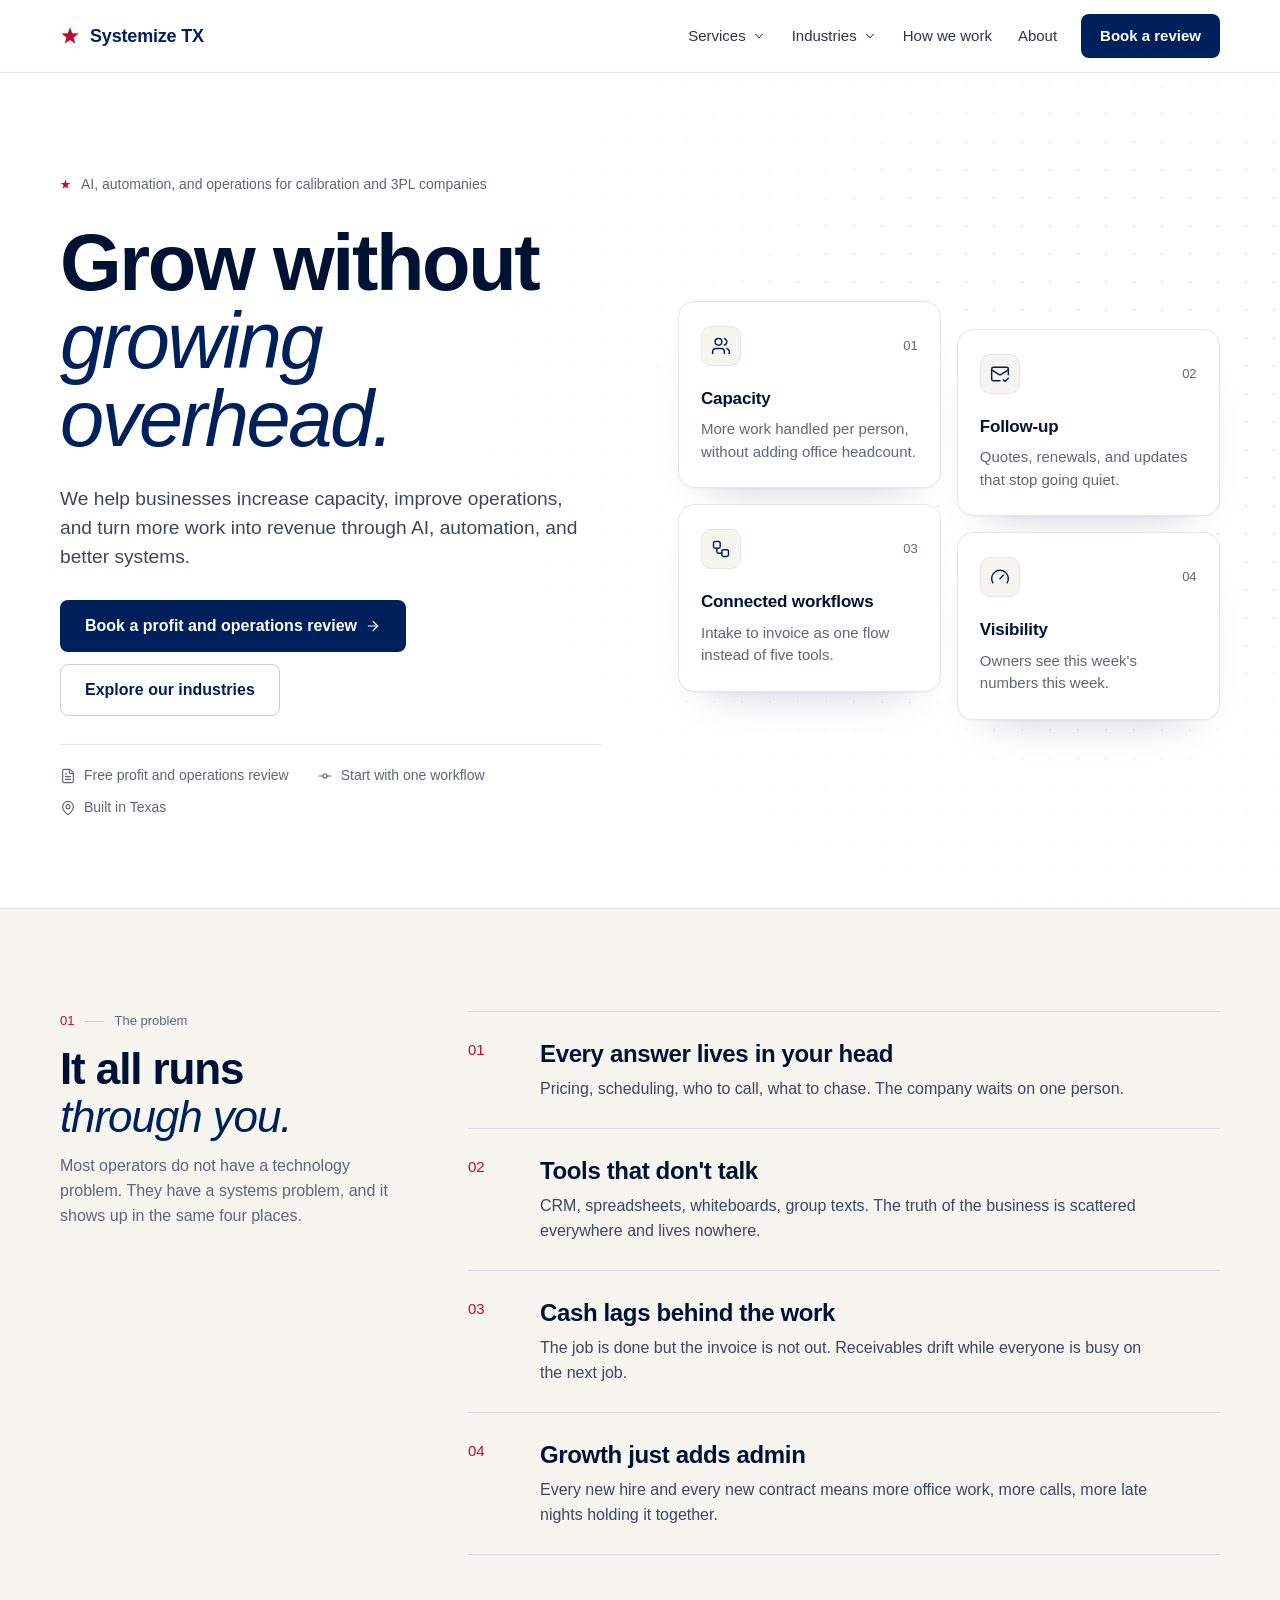
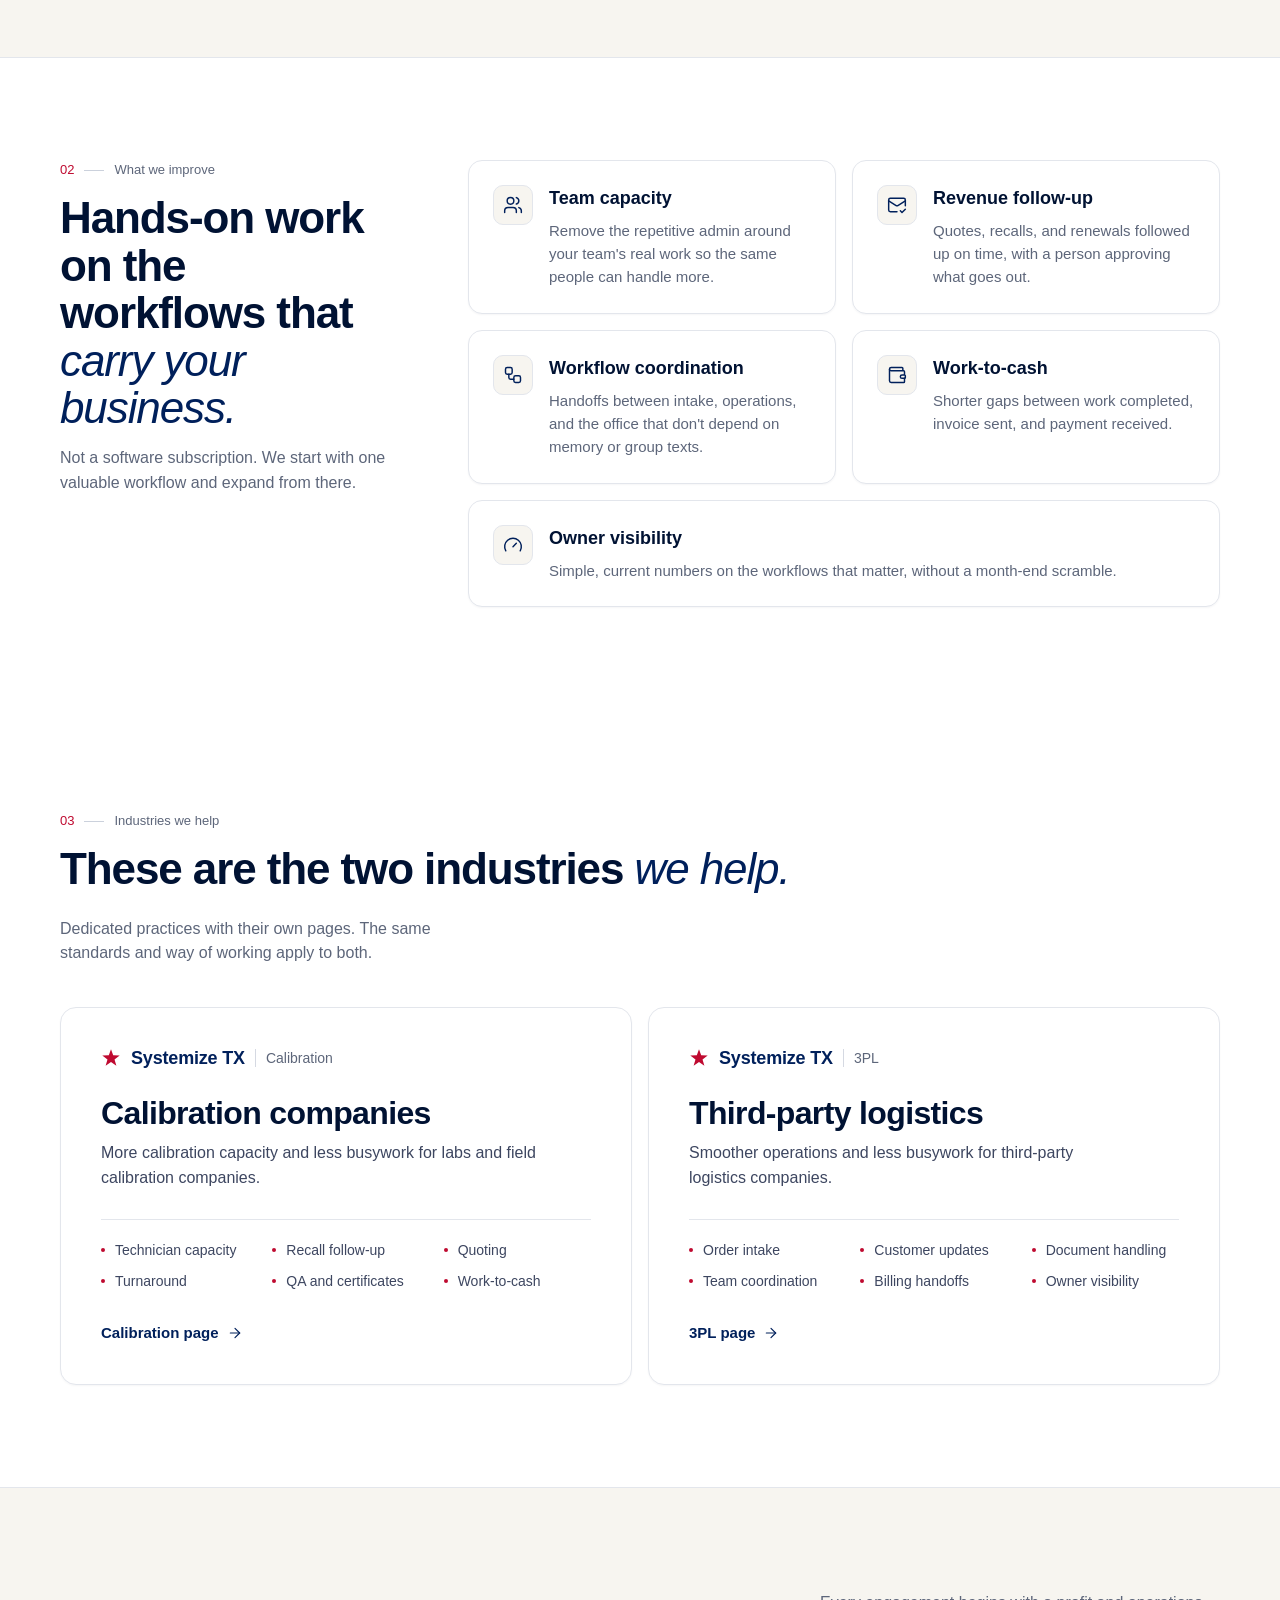
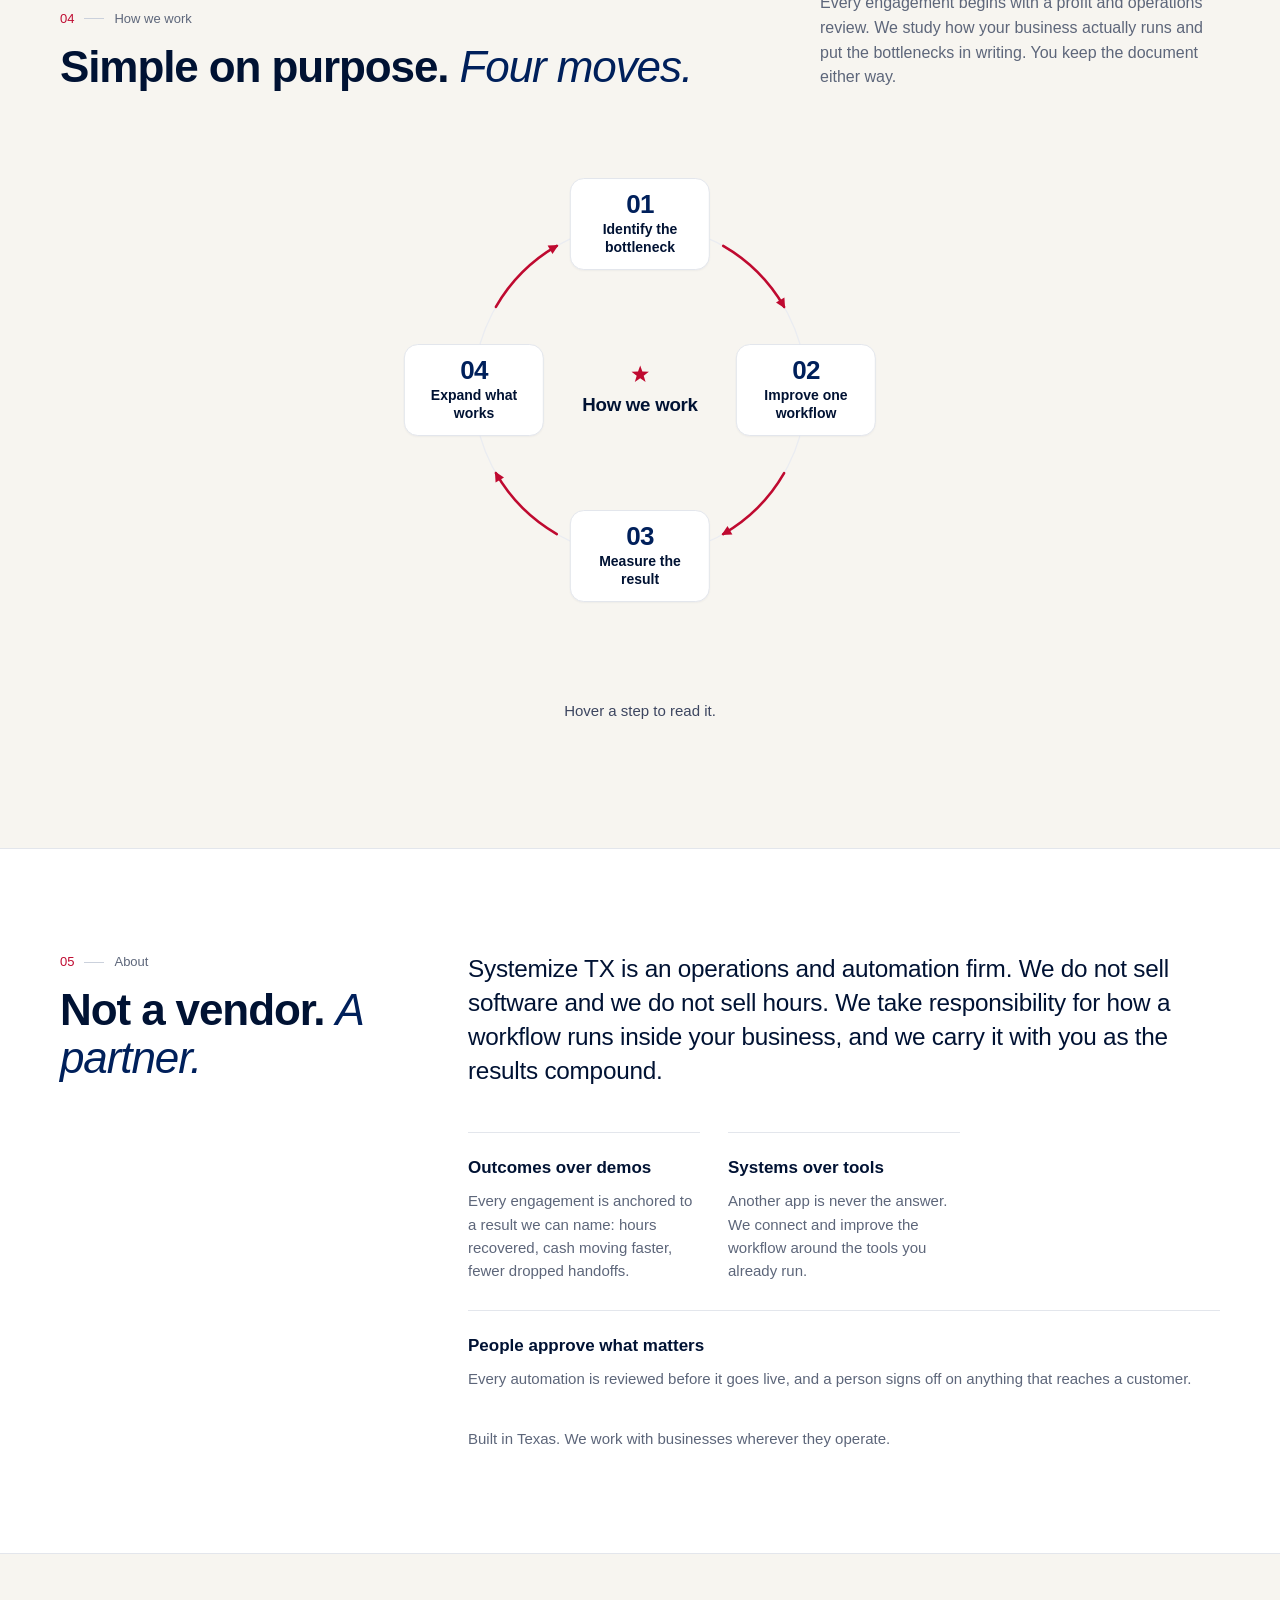
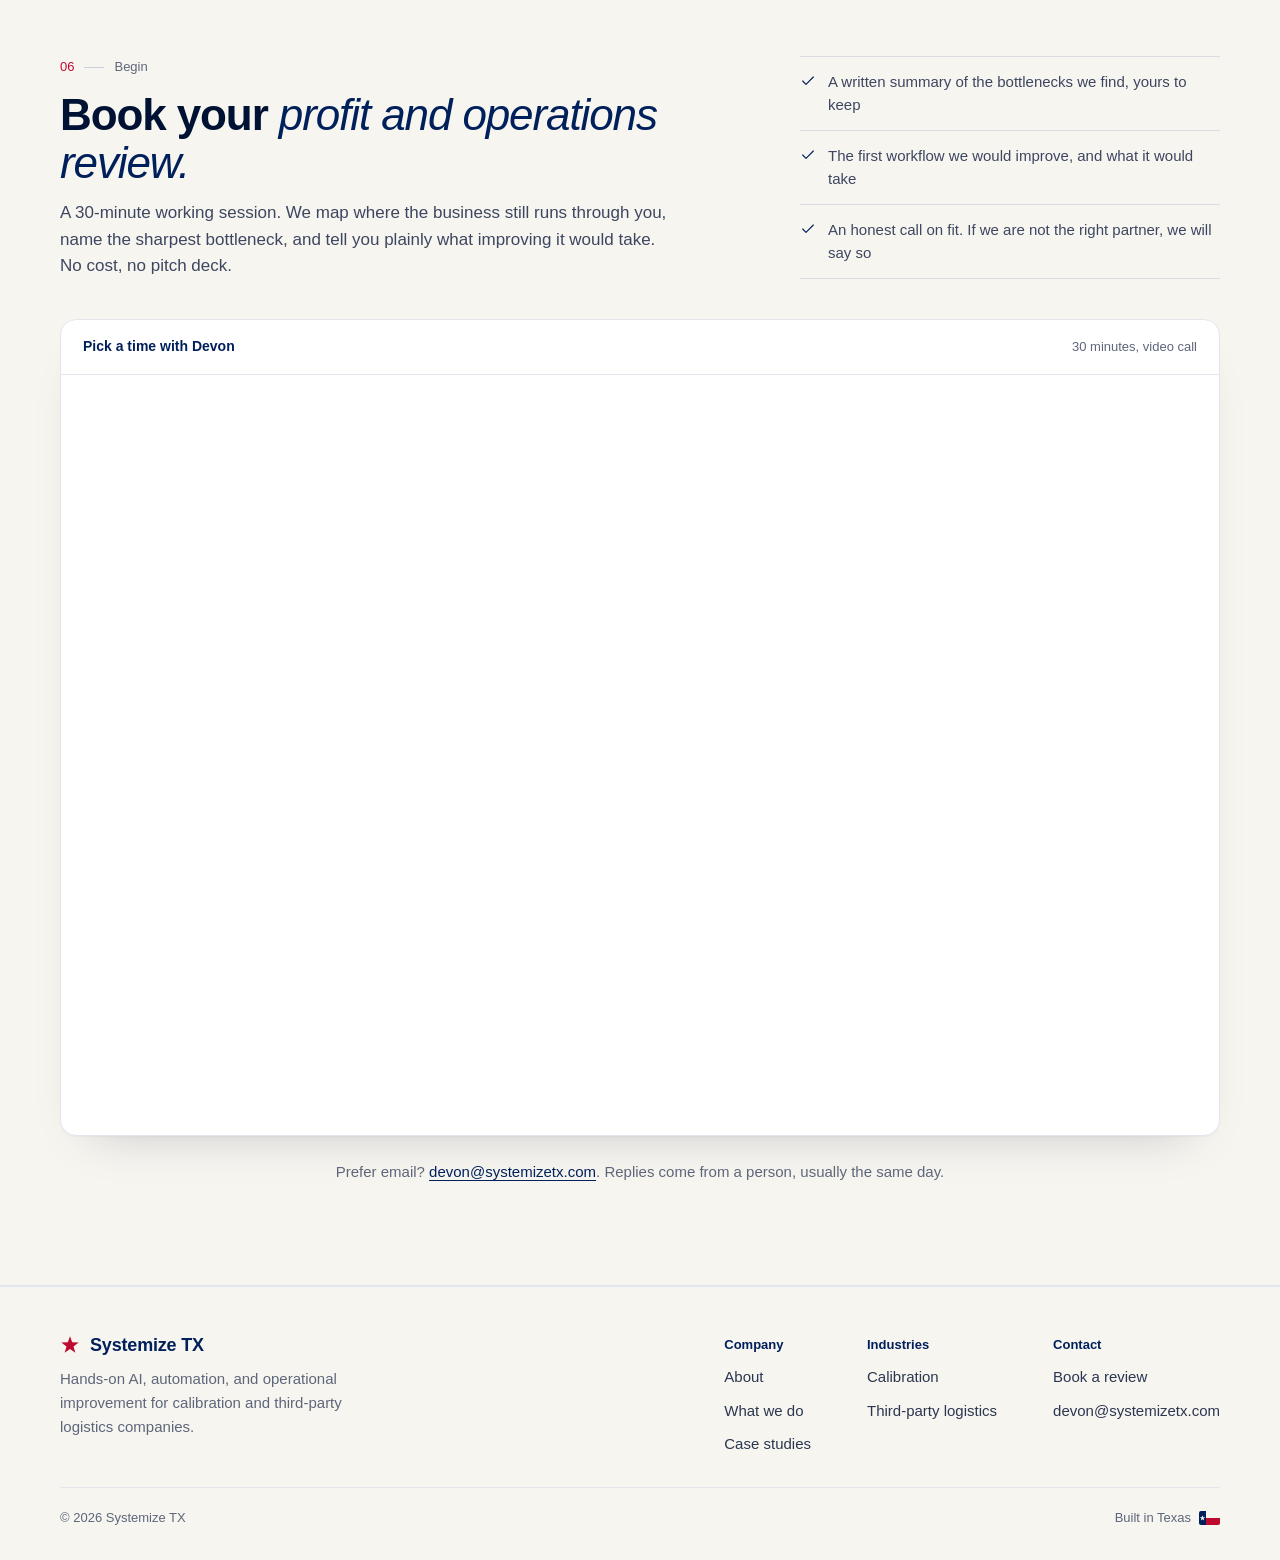
==== commit c4129310: "Wire up the Cal.com booking embed on the homepage and Calibration Replaces the email-only fallback w" ====
--- a/index.html
+++ b/index.html
@@ -403,15 +403,19 @@
           <span class="stx-cal__title">Pick a time with Devon</span>
           <span class="stx-cal__meta">30 minutes, video call</span>
         </div>
-        <!-- Cal.com inline embed mounts here. Paste the complete Cal.com
-             snippet with the calLink, and pass industry context as booking metadata. -->
-        <div id="my-cal-inline-systemize-discovery" data-cal-pending>
-          <div class="stx-cal__pending">
-            <svg class="stx-i stx-i--22" viewBox="0 0 24 24" aria-hidden="true"><use href="#i-timer"></use></svg>
-            <strong>Booking calendar connecting soon</strong>
-            <span>The calendar is not live yet. Email <a href="mailto:devon@systemizetx.com?subject=Profit%20and%20operations%20review%20request">devon@systemizetx.com</a> and a person will set the time by hand.</span>
-          </div>
-        </div>
+        <div id="my-cal-inline-systemize-discovery" class="stx-cal__embed"></div>
+        <script>
+        (function (C, A, L) { let p = function (a, ar) { a.q.push(ar); }; let d = C.document; C.Cal = C.Cal || function () { let cal = C.Cal; let ar = arguments; if (!cal.loaded) { cal.ns = {}; cal.q = cal.q || []; d.head.appendChild(d.createElement("script")).src = A; cal.loaded = true; } if (ar[0] === L) { const api = function () { p(api, arguments); }; const namespace = ar[1]; api.q = api.q || []; if (typeof namespace === "string") { cal.ns[namespace] = cal.ns[namespace] || api; p(cal.ns[namespace], ar); p(cal, ["initNamespace", namespace]); } else p(cal, ar); return; } p(cal, ar); }; })(window, "https://app.cal.com/embed/embed.js", "init");
+        Cal("init", "systemize-discovery", { origin: "https://app.cal.com" });
+        Cal.config = Cal.config || {};
+        Cal.config.forwardQueryParams = true;
+        Cal.ns["systemize-discovery"]("inline", {
+          elementOrSelector: "#my-cal-inline-systemize-discovery",
+          config: { layout: "month_view", useSlotsViewOnSmallScreen: "true", metadata: { industry: "general" } },
+          calLink: "devonbooker/calibration-review"
+        });
+        Cal.ns["systemize-discovery"]("ui", { hideEventTypeDetails: false, layout: "month_view" });
+        </script>
       </div></div>
     <p class="stx-book__fallback" data-reveal>Prefer email? <a href="mailto:devon@systemizetx.com?subject=Profit%20and%20operations%20review%20request">devon@systemizetx.com</a>. Replies come from a person, usually the same day.</p>
   </div>
--- a/css/style.css
+++ b/css/style.css
@@ -586,11 +586,16 @@
 .stx-cal__meta { font-size: 13px; color: var(--ink-muted); }
 /* border-box is required: width 100% plus padding would otherwise overflow
    the card by 48px and clip the calendar. */
-#my-cal-inline-systemize-discovery {
+/* Every Cal.com mount, whichever calendar it hosts. border-box is required:
+   width 100% plus padding would otherwise overflow the card by 48px and clip
+   the calendar. */
+[id^="my-cal-inline-"] {
   box-sizing: border-box; width: 100%; padding: 24px;
   min-height: min(760px, 110vh);
-}
-#my-cal-inline-systemize-discovery[data-cal-pending] { min-height: 0; }
+  overflow: auto;
+}
+/* No calendar wired up yet: do not reserve the full embed height. */
+[id^="my-cal-inline-"][data-cal-pending] { min-height: 0; overflow: visible; }
 .stx-cal__pending {
   display: grid; place-items: center; align-content: center; gap: 10px;
   text-align: center; padding: 32px;
@@ -605,7 +610,7 @@
 
 /* Two-column booking layout, used by the industry pages. */
 .stx-book2 { display: grid; grid-template-columns: repeat(auto-fit, minmax(min(100%, 340px), 1fr)); gap: clamp(32px, 4vw, 56px); align-items: start; }
-.stx-book2 #my-cal-inline-systemize-discovery { width: auto; }
+.stx-book2 [id^="my-cal-inline-"] { width: auto; }
 
 /* --------------------------------------------------------------------------
    13. BOOKING DIALOG
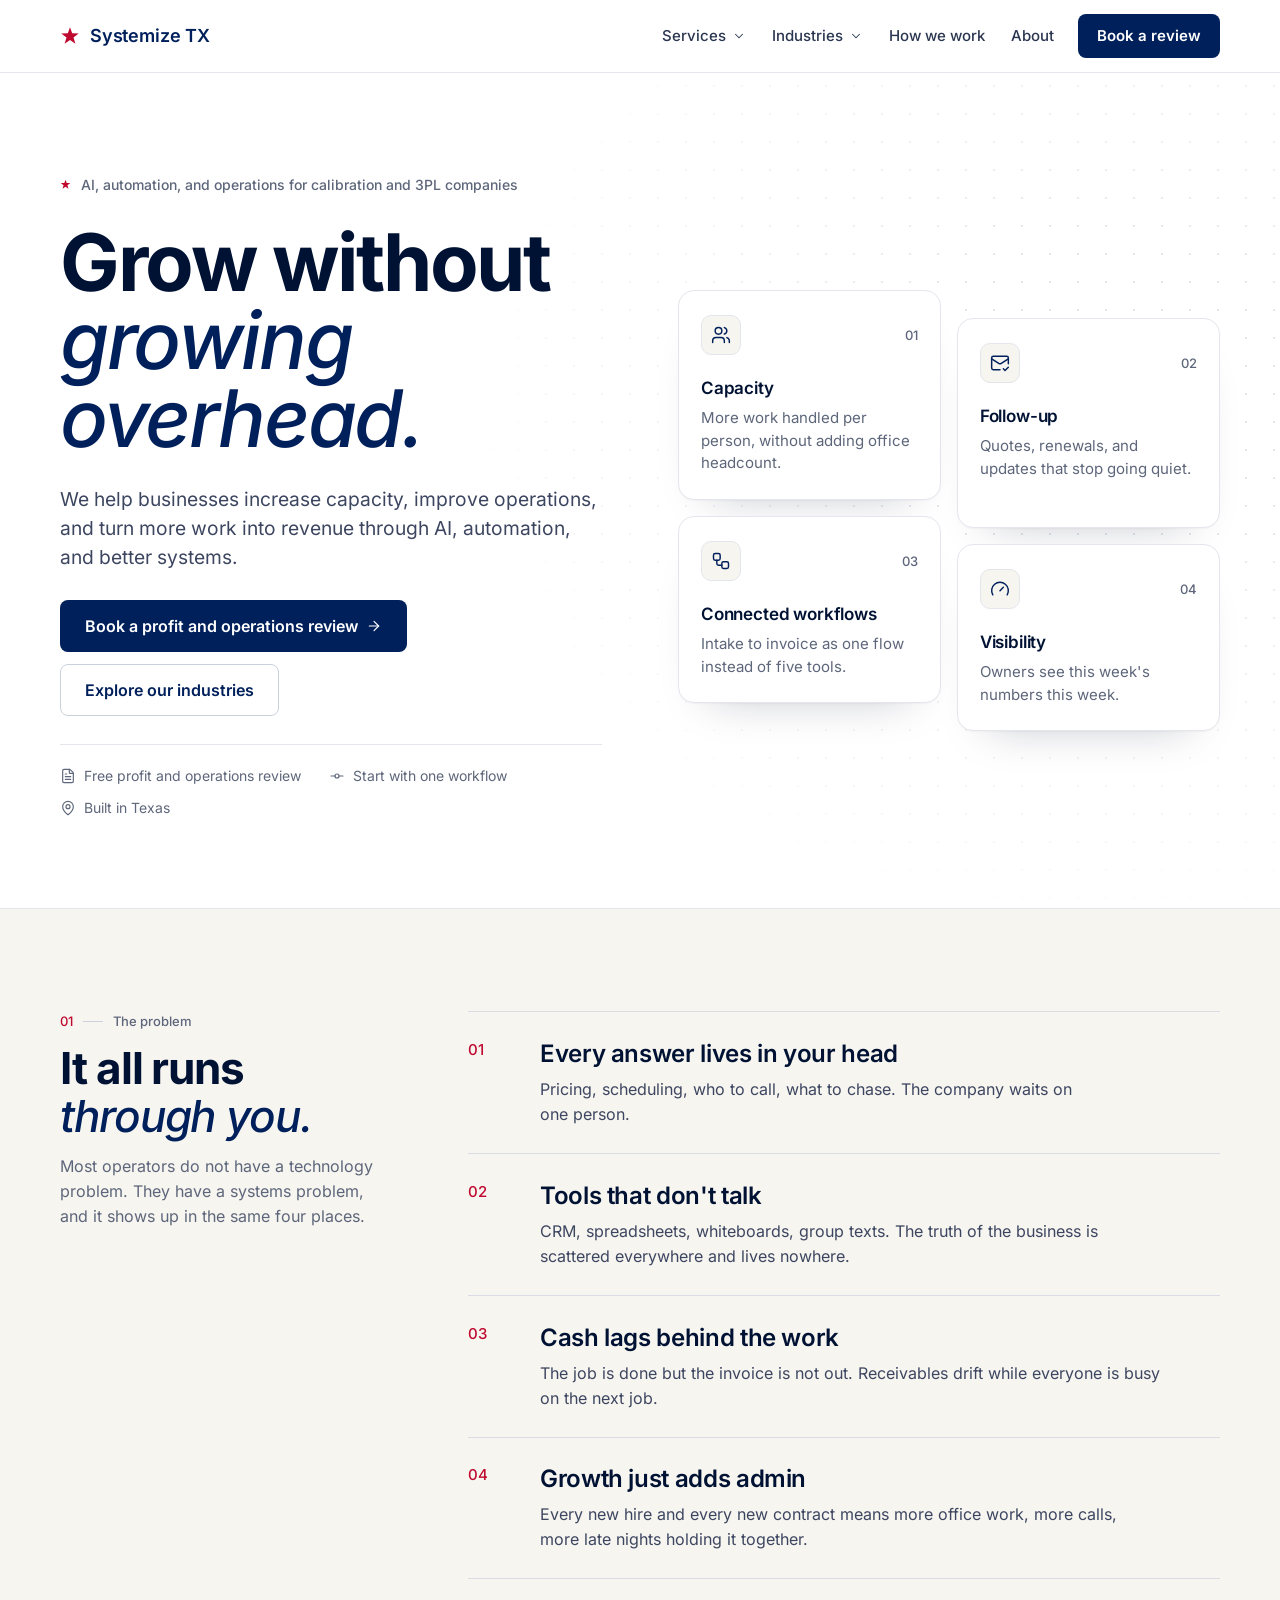
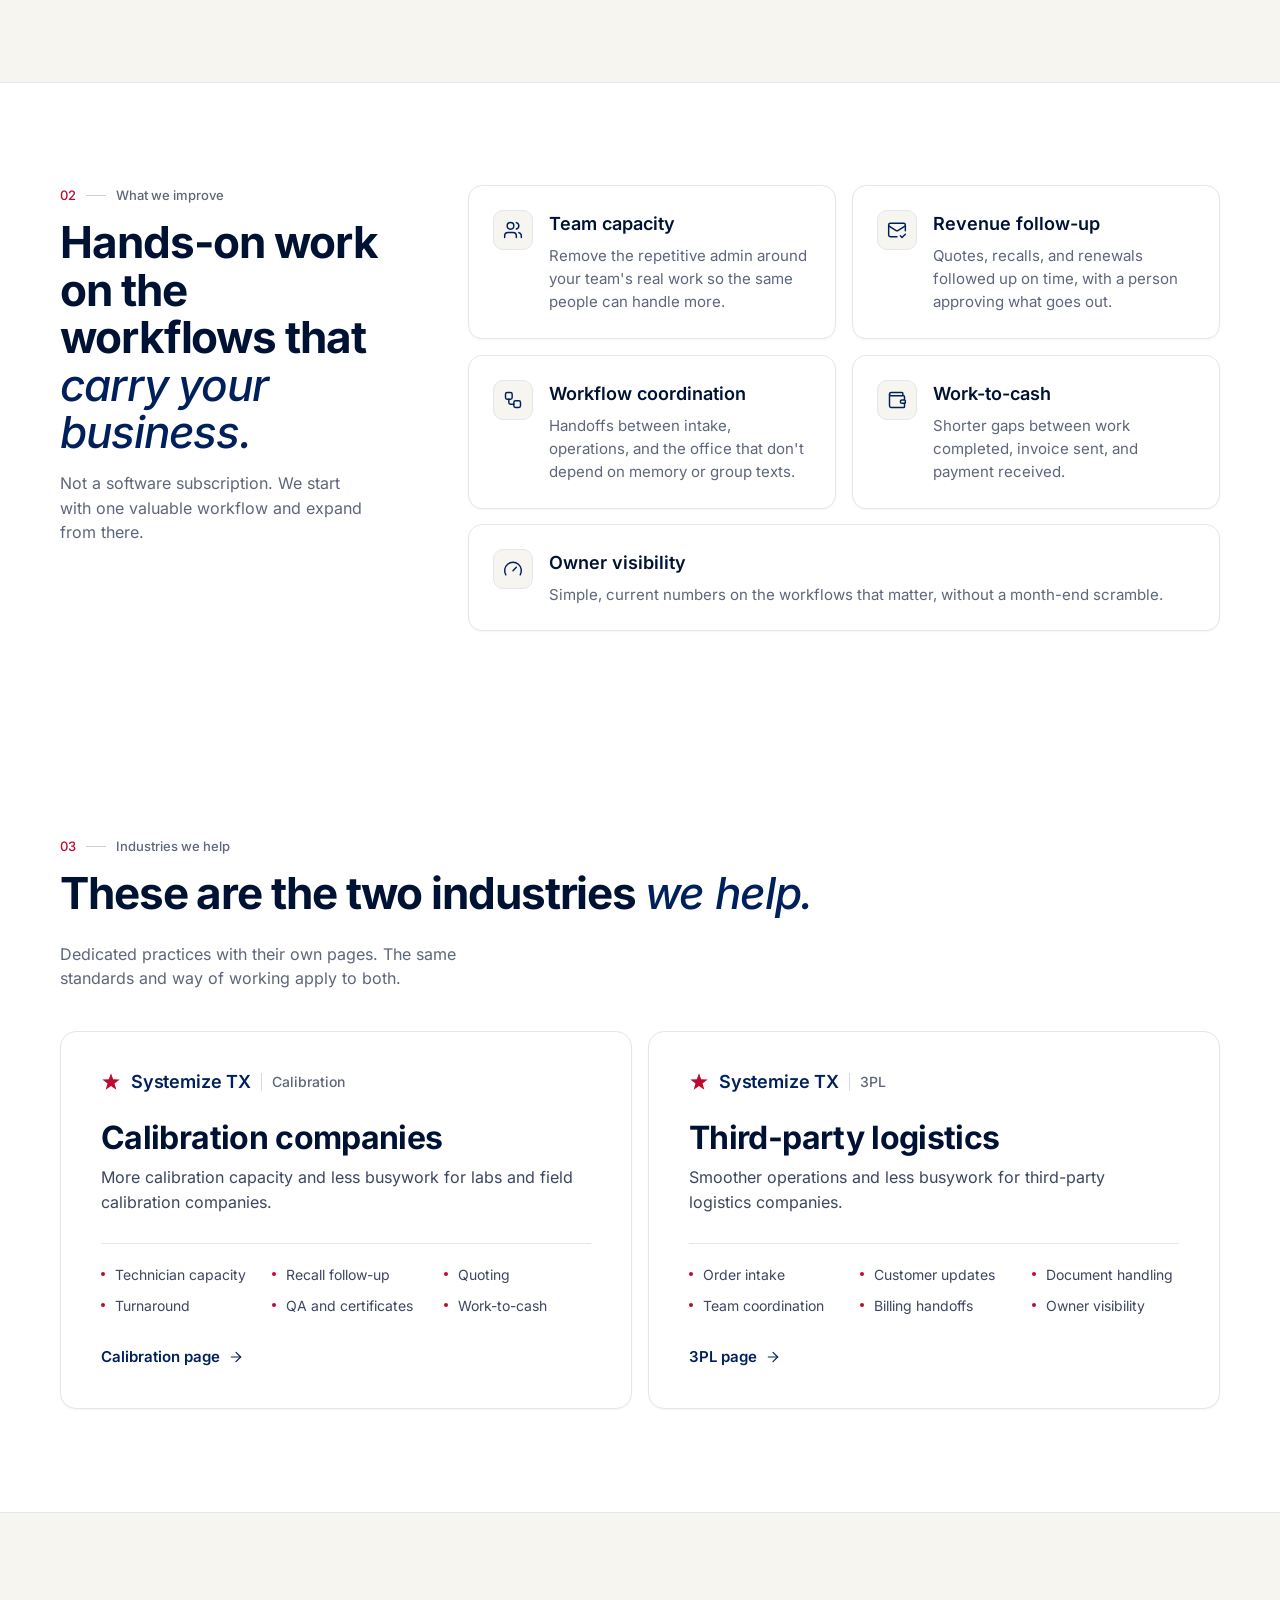
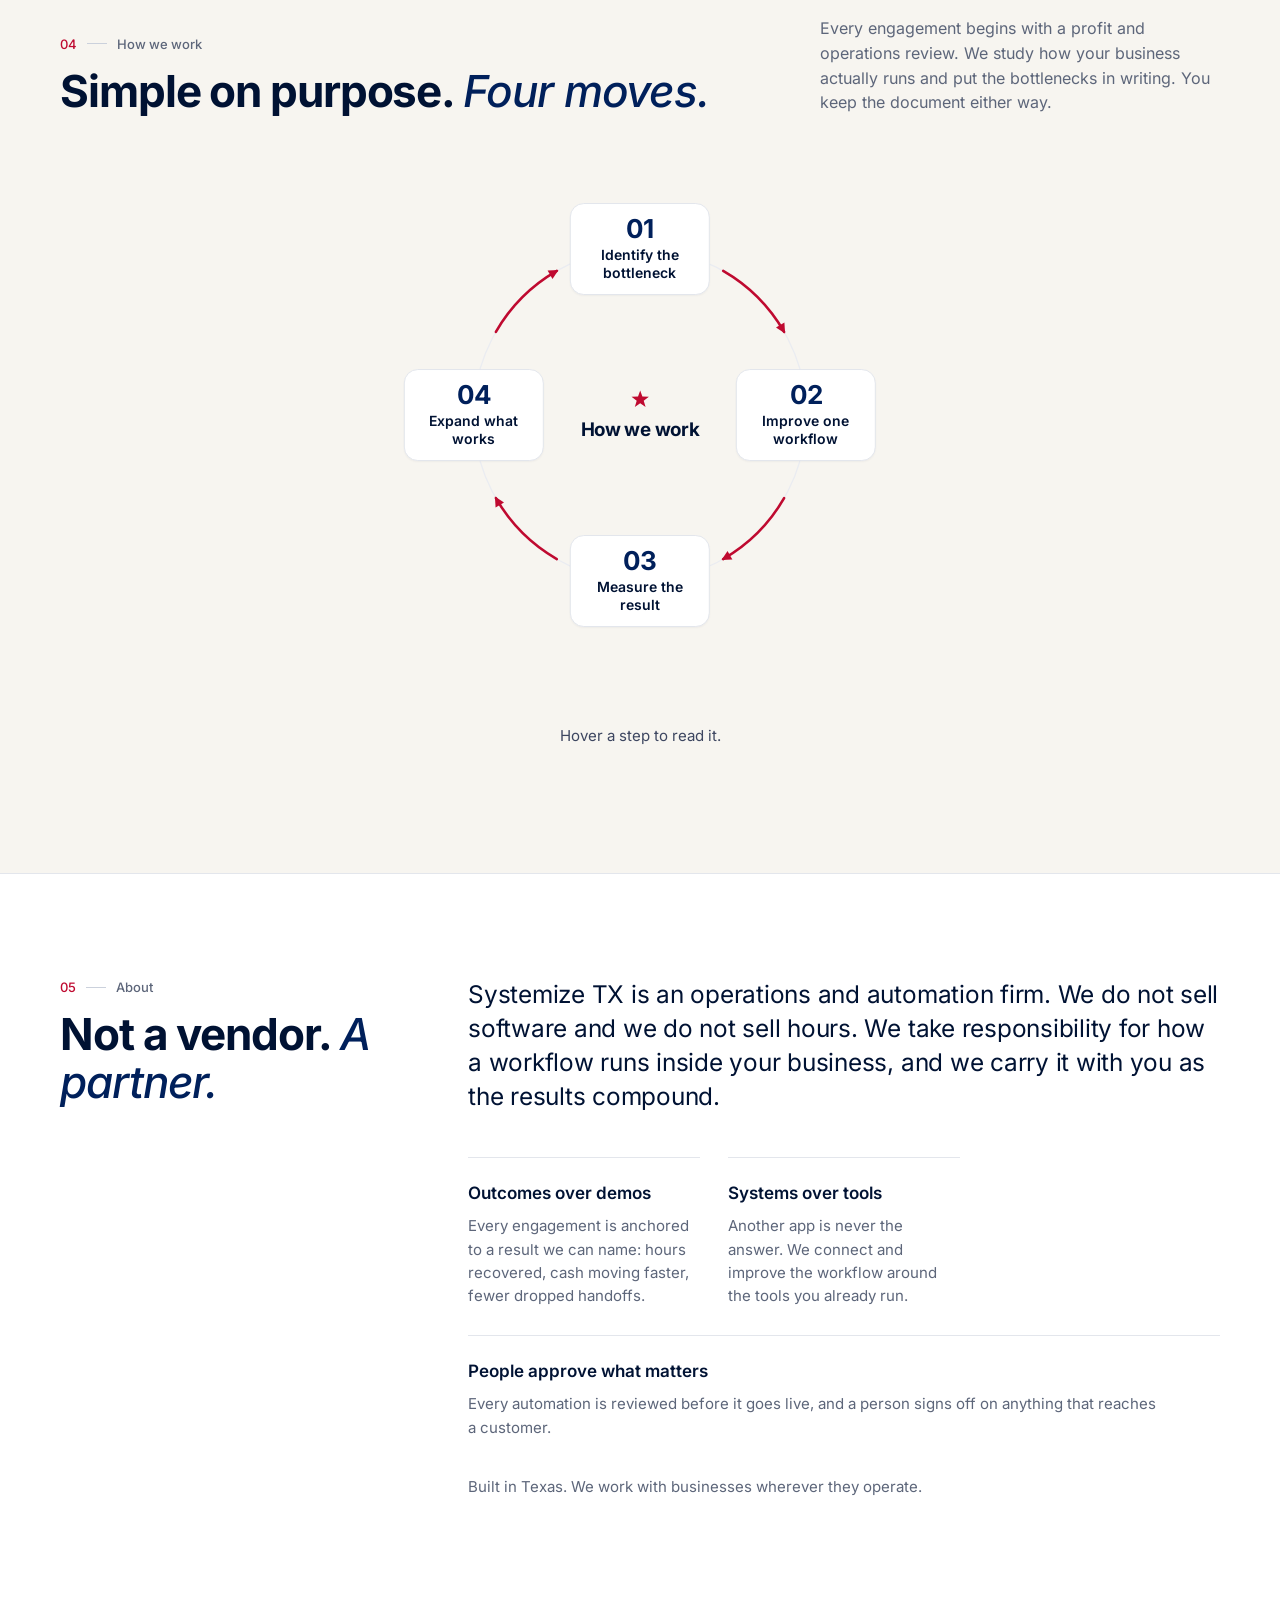
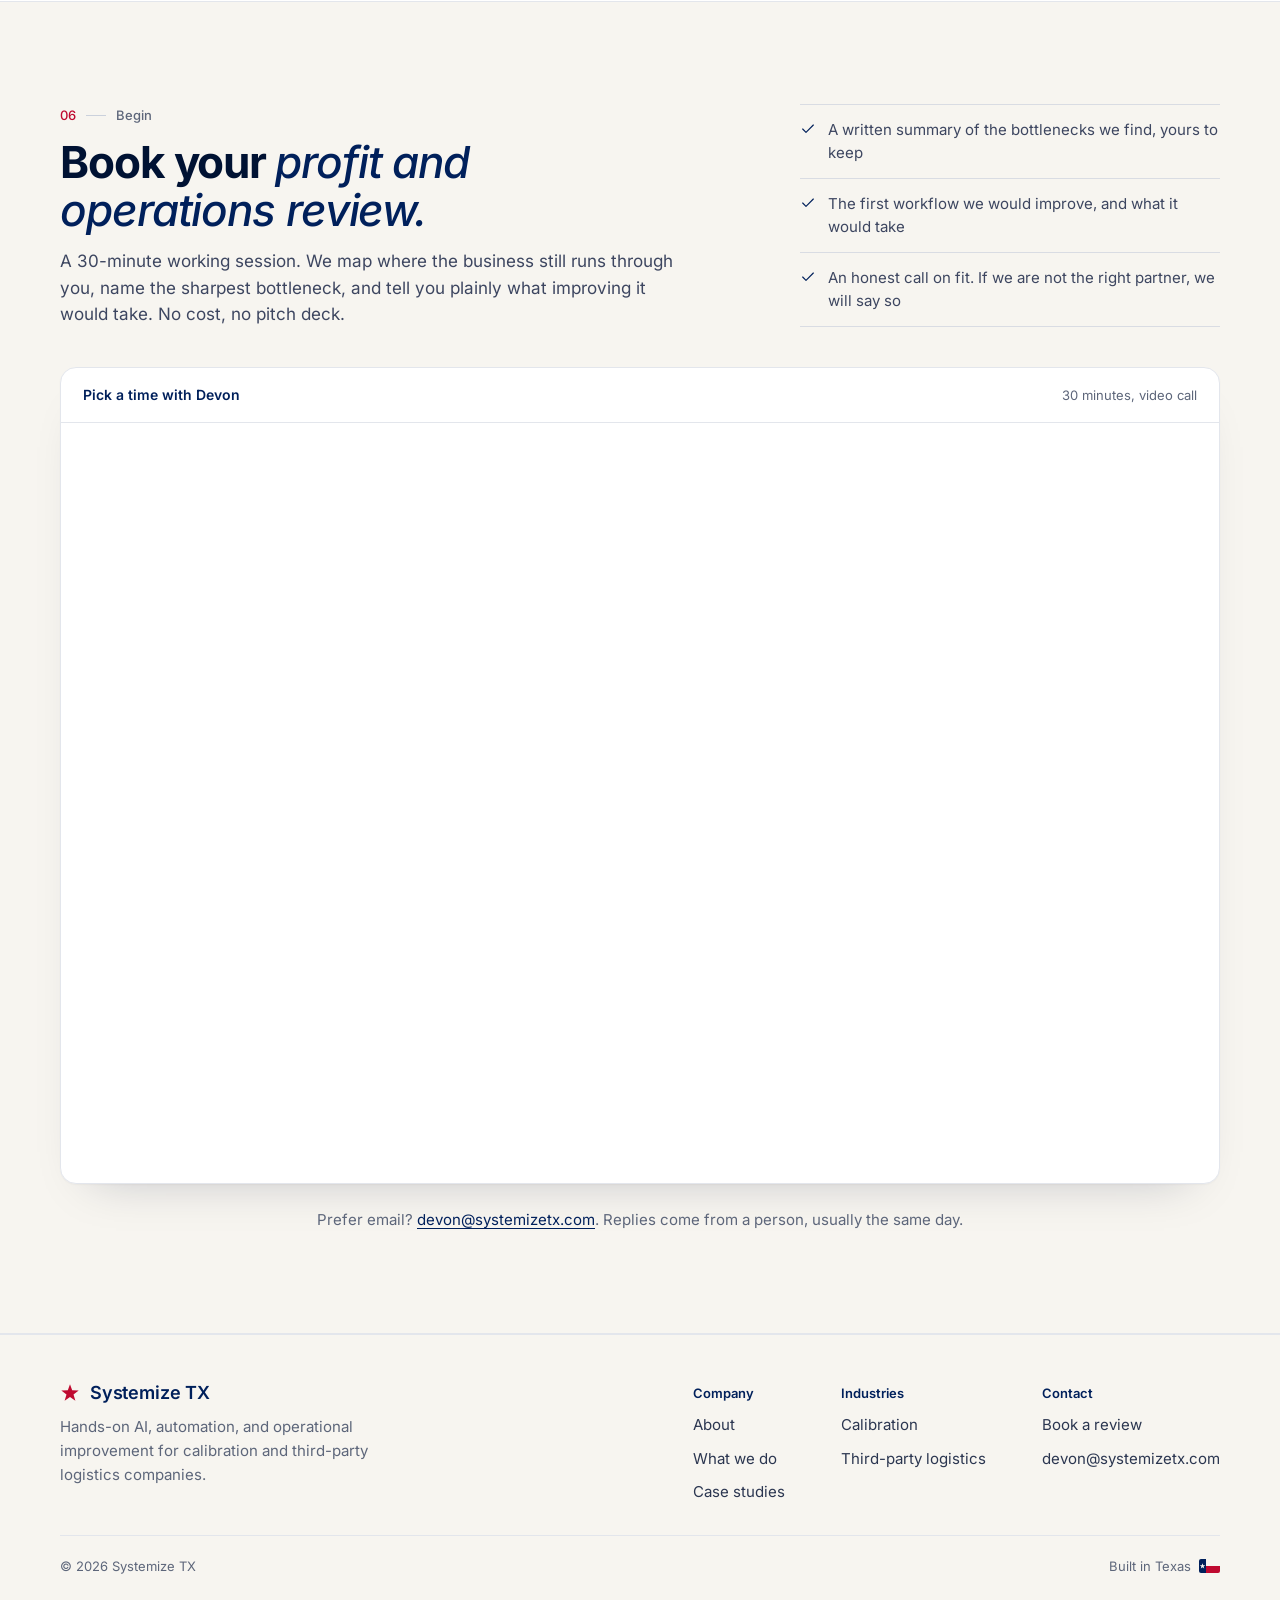
==== commit 25ad5bee: "Self host Inter, and move the header breakpoint to 960px Replaces the platform-dependent system stac" ====
--- a/index.html
+++ b/index.html
@@ -15,6 +15,8 @@
 <meta name="twitter:card" content="summary" />
 <link rel="icon" type="image/svg+xml" href="data:image/svg+xml,%3Csvg xmlns='http://www.w3.org/2000/svg' viewBox='0 0 100 100'%3E%3Crect width='100' height='100' fill='%2300205B'/%3E%3Cpath d='M50 18l7.8 21.8 23.2.6-18.4 14.2 6.6 22.2L50 63.6 30.8 76.8l6.6-22.2L19 40.4l23.2-.6z' fill='%23BF0A30'/%3E%3C/svg%3E" />
 <link rel="apple-touch-icon" href="data:image/svg+xml,%3Csvg xmlns='http://www.w3.org/2000/svg' viewBox='0 0 100 100'%3E%3Crect width='100' height='100' fill='%2300205B'/%3E%3Cpath d='M50 18l7.8 21.8 23.2.6-18.4 14.2 6.6 22.2L50 63.6 30.8 76.8l6.6-22.2L19 40.4l23.2-.6z' fill='%23BF0A30'/%3E%3C/svg%3E" />
+<link rel="preload" href="assets/fonts/inter-400-normal.woff2" as="font" type="font/woff2" crossorigin />
+<link rel="preload" href="assets/fonts/inter-700-normal.woff2" as="font" type="font/woff2" crossorigin />
 <link rel="stylesheet" href="css/style.css" />
 <script>document.documentElement.className += " js";</script>
 </head>
--- a/css/style.css
+++ b/css/style.css
@@ -7,16 +7,21 @@
 
 /* --------------------------------------------------------------------------
    1. FONTS
-   SF Pro is the intended face, used only when it is already installed on the
-   reader's machine. No font files are downloaded, embedded or redistributed.
-   If licensed webfont assets are ever placed in assets/fonts/, add real
-   url() sources below, keeping the local() sources first.
-   -------------------------------------------------------------------------- */
-@font-face{font-family:"SF Pro";font-weight:400;font-style:normal;font-display:swap;src:local("SF Pro Text"),local("SF Pro Text Regular"),local("SFProText-Regular"),local("SF Pro Display"),local("SFProDisplay-Regular"),local("SF Pro"),local(".SFNS-Regular")}
-@font-face{font-family:"SF Pro";font-weight:500;font-style:normal;font-display:swap;src:local("SF Pro Text Medium"),local("SFProText-Medium"),local("SF Pro Display Medium"),local("SFProDisplay-Medium"),local(".SFNS-Medium")}
-@font-face{font-family:"SF Pro";font-weight:600;font-style:normal;font-display:swap;src:local("SF Pro Display Semibold"),local("SFProDisplay-Semibold"),local("SF Pro Text Semibold"),local("SFProText-Semibold"),local(".SFNS-Semibold")}
-@font-face{font-family:"SF Pro";font-weight:700;font-style:normal;font-display:swap;src:local("SF Pro Display Bold"),local("SFProDisplay-Bold"),local("SF Pro Text Bold"),local("SFProText-Bold"),local(".SFNS-Bold")}
-@font-face{font-family:"SF Pro";font-weight:500;font-style:italic;font-display:swap;src:local("SF Pro Display Medium Italic"),local("SFProDisplay-MediumItalic"),local("SF Pro Text Medium Italic"),local("SFProText-MediumItalic"),local(".SFNS-MediumItalic")}
+   Inter, self hosted, subsetted to Latin. SIL Open Font License 1.1, which
+   permits embedding on a public site. The licence ships alongside the files
+   in assets/fonts/OFL.txt, as the OFL requires.
+
+   Inter is used in place of SF Pro deliberately. SF Pro is licensed by Apple
+   solely for mock-ups of interfaces running on Apple platforms, and its
+   licence states plainly that it may not be embedded or used to display
+   website content. Inter was drawn on close to the same proportions and
+   renders identically on every platform, which SF Pro never could.
+   -------------------------------------------------------------------------- */
+@font-face{font-family:"Inter";font-style:normal;font-weight:400;font-display:swap;src:url("../assets/fonts/inter-400-normal.woff2") format("woff2")}
+@font-face{font-family:"Inter";font-style:normal;font-weight:500;font-display:swap;src:url("../assets/fonts/inter-500-normal.woff2") format("woff2")}
+@font-face{font-family:"Inter";font-style:normal;font-weight:600;font-display:swap;src:url("../assets/fonts/inter-600-normal.woff2") format("woff2")}
+@font-face{font-family:"Inter";font-style:normal;font-weight:700;font-display:swap;src:url("../assets/fonts/inter-700-normal.woff2") format("woff2")}
+@font-face{font-family:"Inter";font-style:italic;font-weight:500;font-display:swap;src:url("../assets/fonts/inter-500-italic.woff2") format("woff2")}
 
 /* --------------------------------------------------------------------------
    2. TOKENS
@@ -44,8 +49,10 @@
   --ring-guide:  #EAECF1;
 
   /* Type */
-  --font-sans: "SF Pro", -apple-system, BlinkMacSystemFont, "SF Pro Display",
-               "SF Pro Text", "Segoe UI", sans-serif;
+  /* Inter loads on every platform, so rendering is identical everywhere.
+     The system faces behind it only apply if the webfont fails to load. */
+  --font-sans: "Inter", -apple-system, BlinkMacSystemFont, "Segoe UI",
+               "Helvetica Neue", Arial, sans-serif;
 
   --fs-hero-h1:  clamp(44px, 6.2vw, 84px);
   --fs-page-h1:  clamp(40px, 5.4vw, 72px);
@@ -208,7 +215,7 @@
 /* --------------------------------------------------------------------------
    5. LOGO
    -------------------------------------------------------------------------- */
-.stx-logo { display: inline-flex; align-items: center; gap: 10px; color: var(--navy); }
+.stx-logo { display: inline-flex; align-items: center; gap: 10px; color: var(--navy); flex: none; }
 .stx-logo:hover { color: var(--navy); }
 .stx-logo__star { flex: none; color: var(--red); fill: currentColor; width: 20px; height: 20px; }
 .stx-logo__word { font-size: 18px; font-weight: 600; letter-spacing: -0.01em; color: var(--navy); line-height: 1; }
@@ -390,7 +397,16 @@
 .stx-nav-m a:not(.stx-btn):hover { color: var(--navy); }
 .stx-nav-m .stx-btn { margin-top: 20px; }
 
-@media (max-width: 900px) {
+/* Breakpoint is CSS only: both navs are in the markup and this swaps them.
+   Deciding it in JS is what previously rendered the mobile header on desktop.
+
+   Why 960px. The desktop nav needs 838px: 244px for the widest lockup
+   ("Systemize TX | Calibration") plus 570px of nav plus the 24px bar gap.
+   The container is 0.9 x viewport below 960px, so it only reaches 838px at
+   a 931px viewport. 960px leaves 26px of slack. The original 900px was
+   calculated against SF Pro, which is narrower than Inter; at 901px the
+   lockup was being squeezed by 27px to fit. */
+@media (max-width: 960px) {
   .stx-nav-d { display: none; }
   .stx-burger { display: grid; }
   .stx-header.is-menu-open .stx-nav-m { display: block; }
